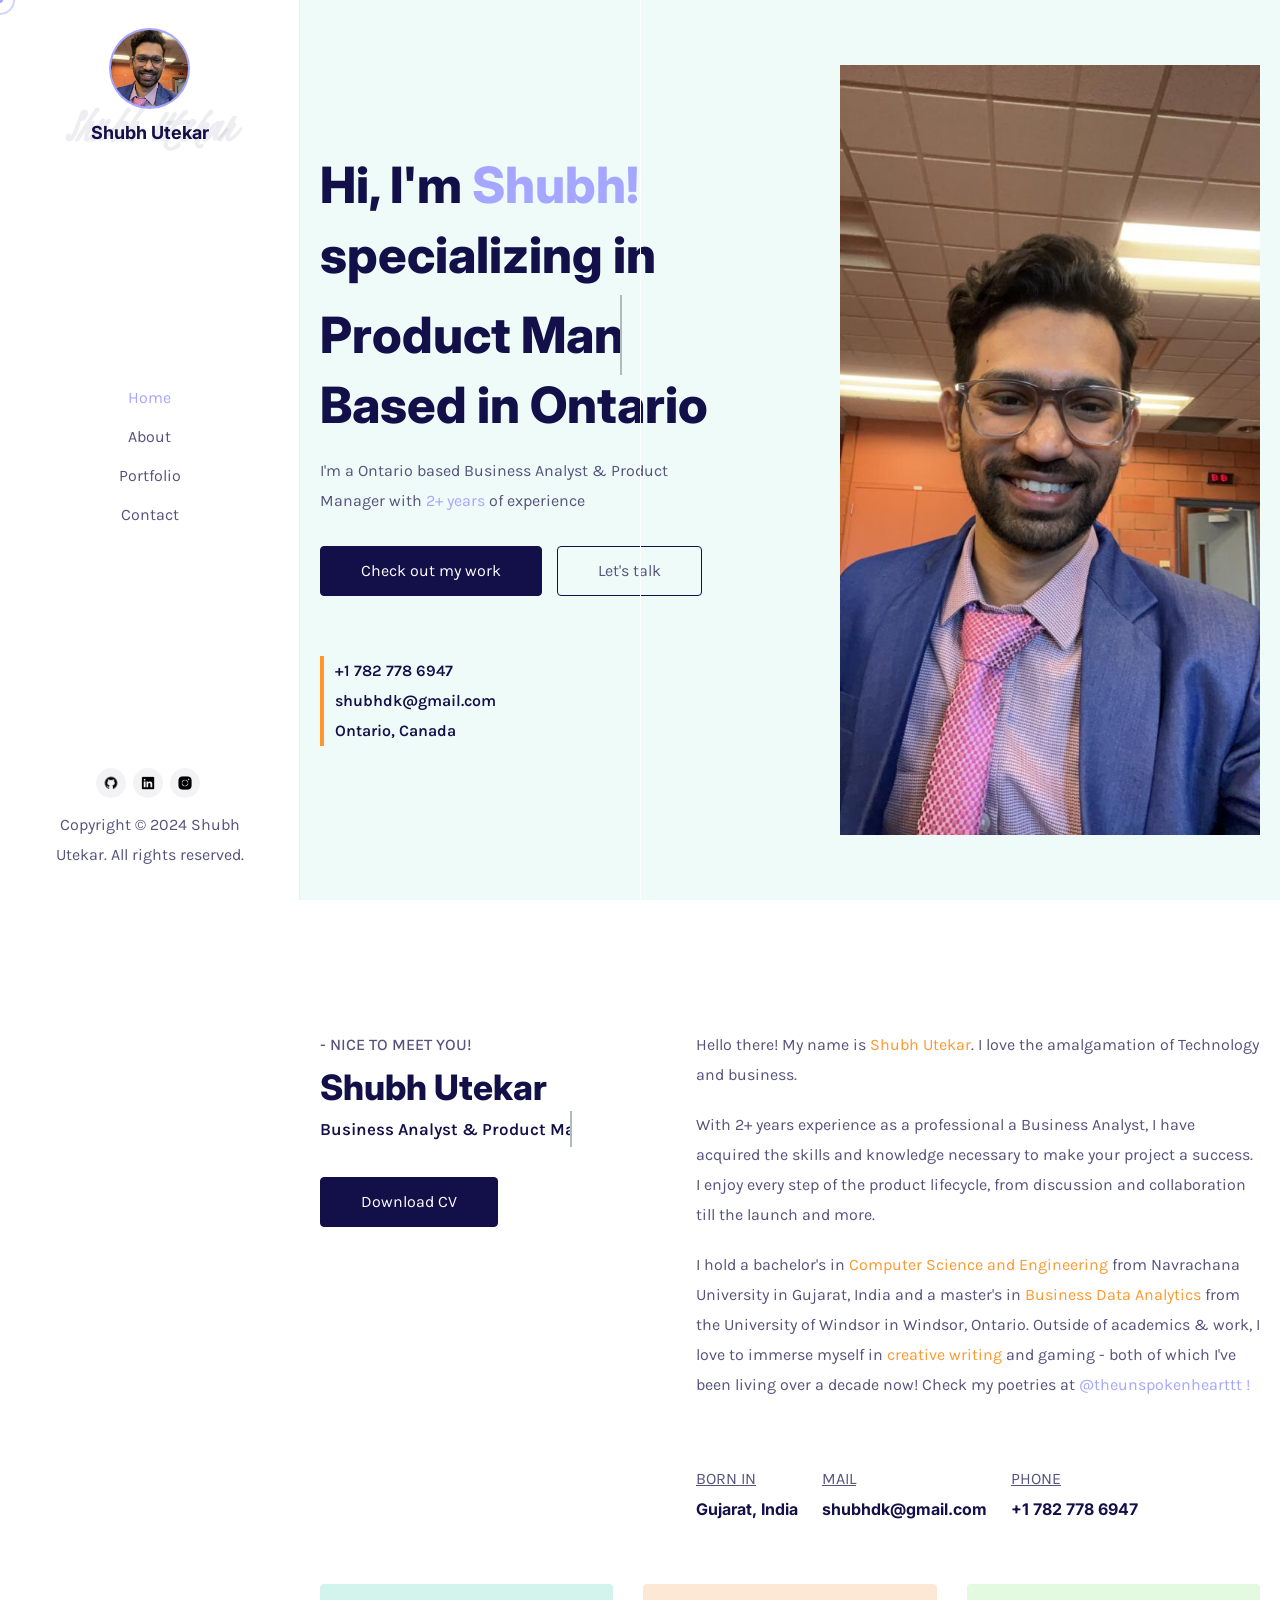
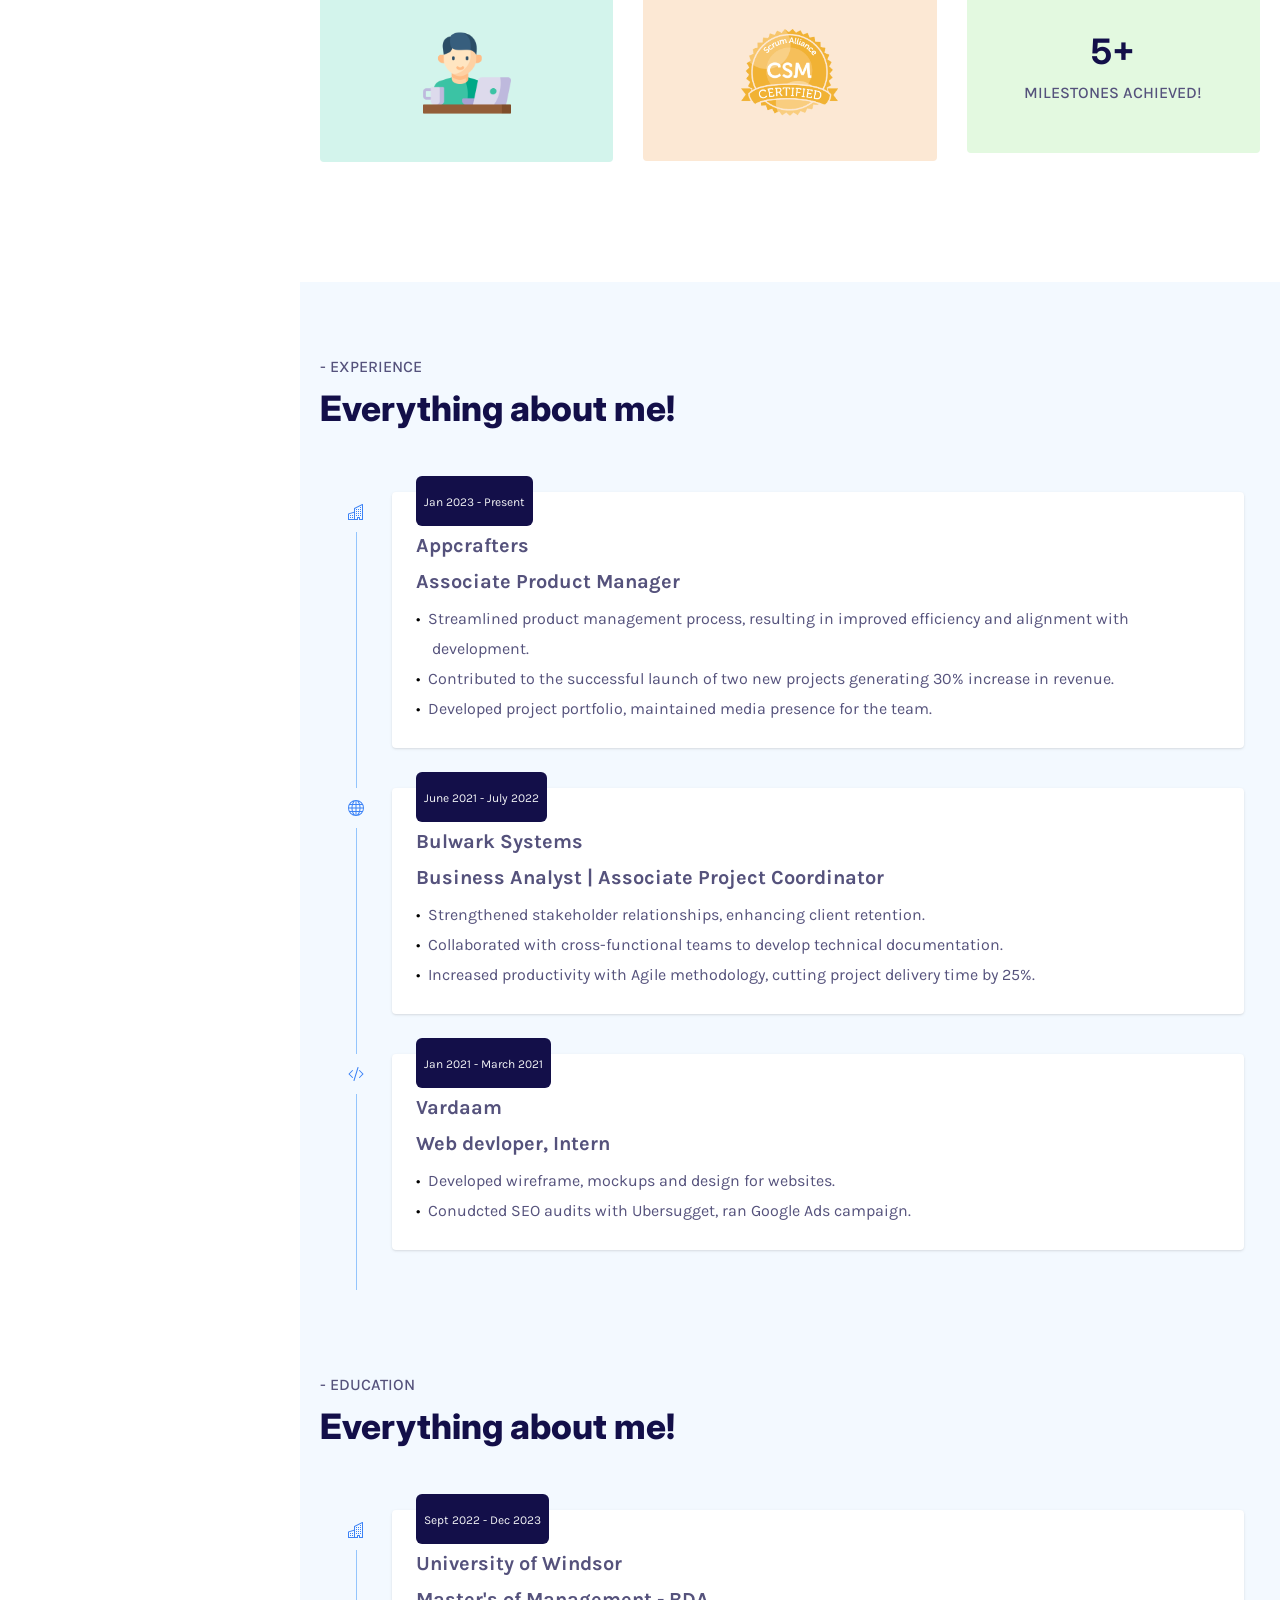
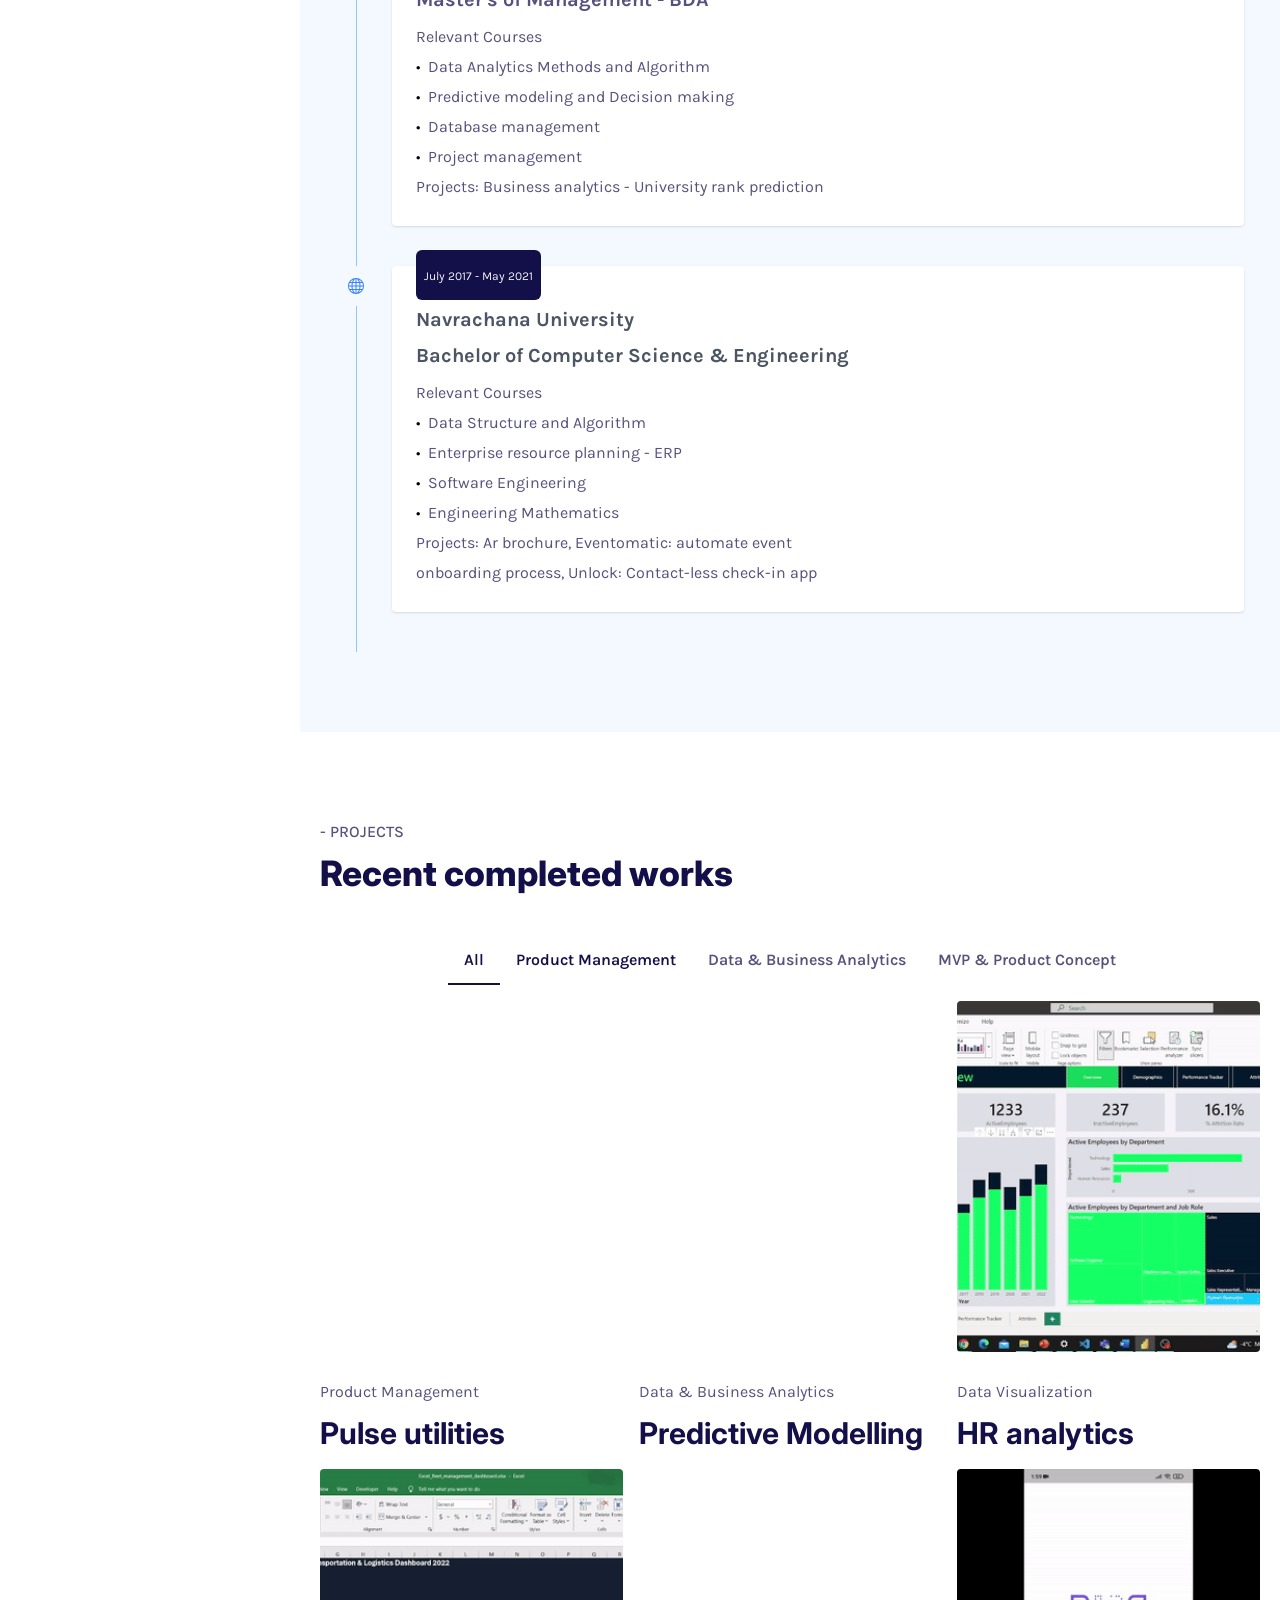
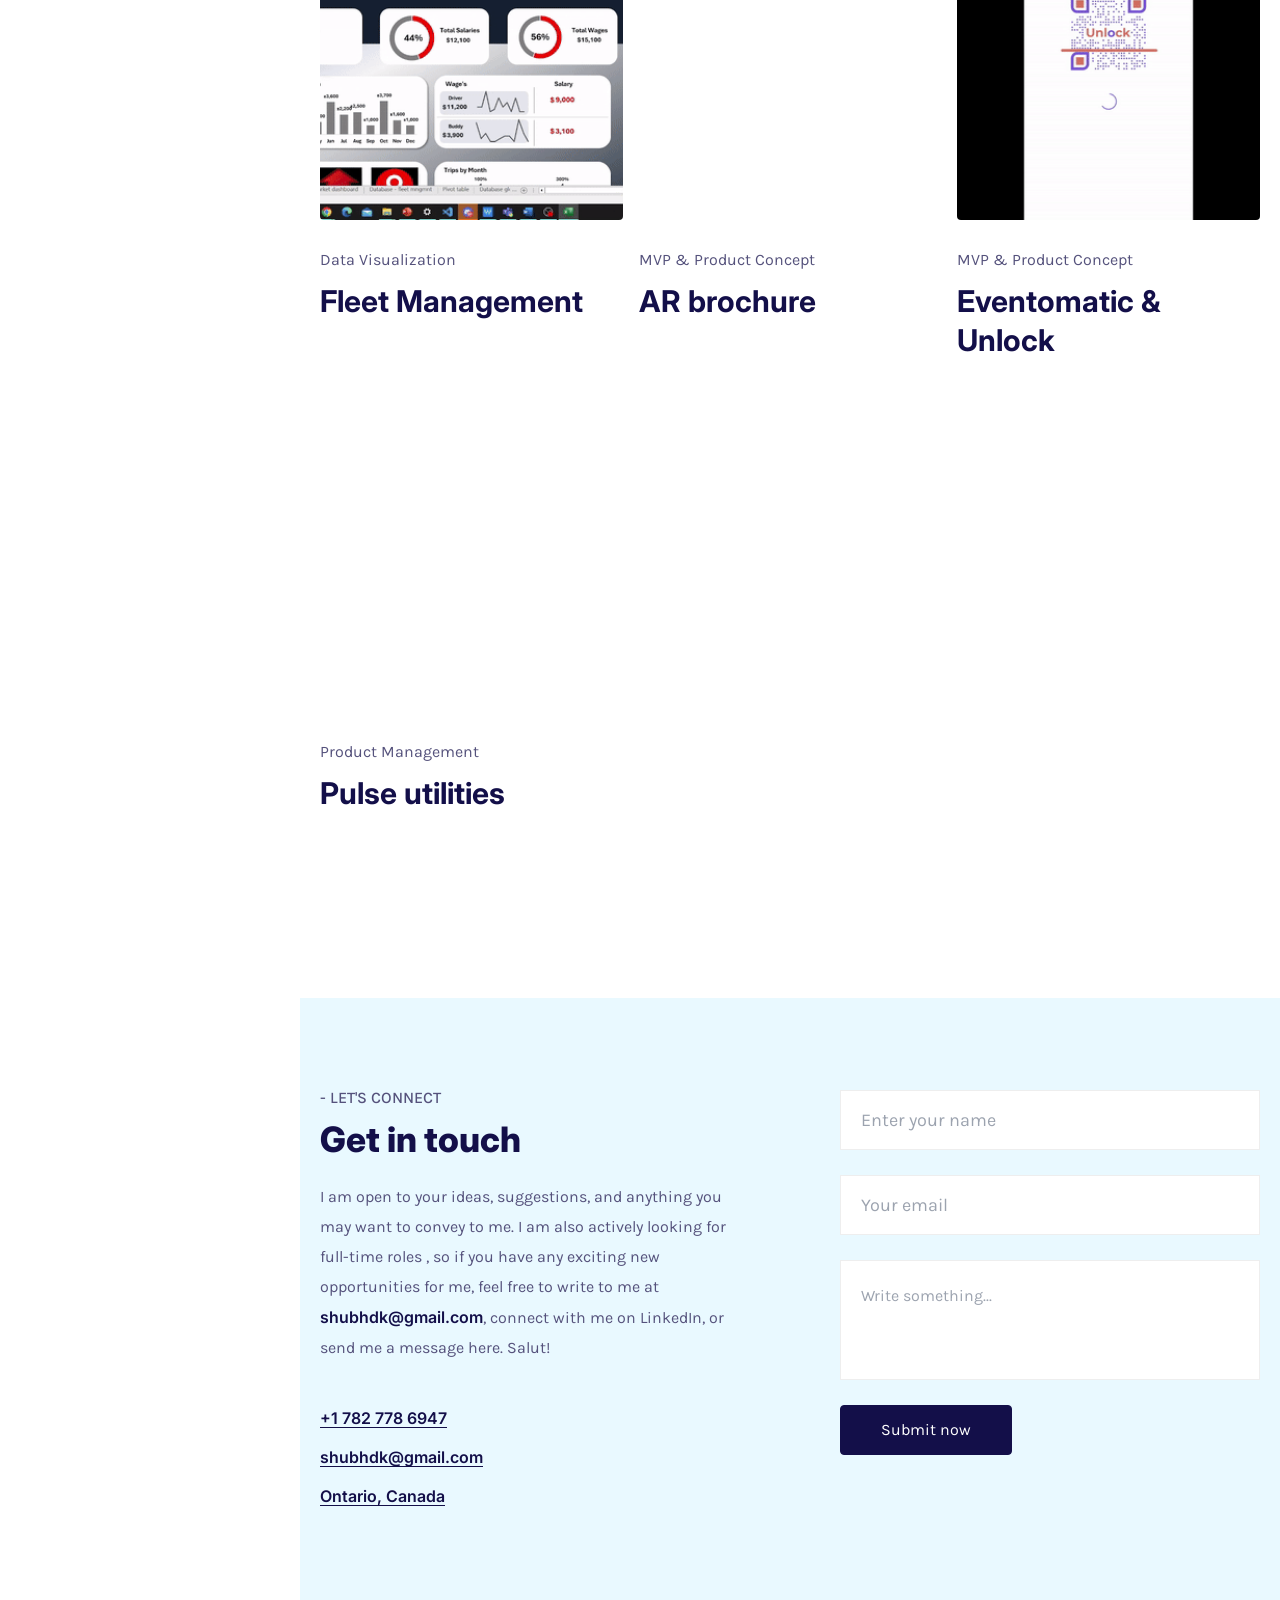
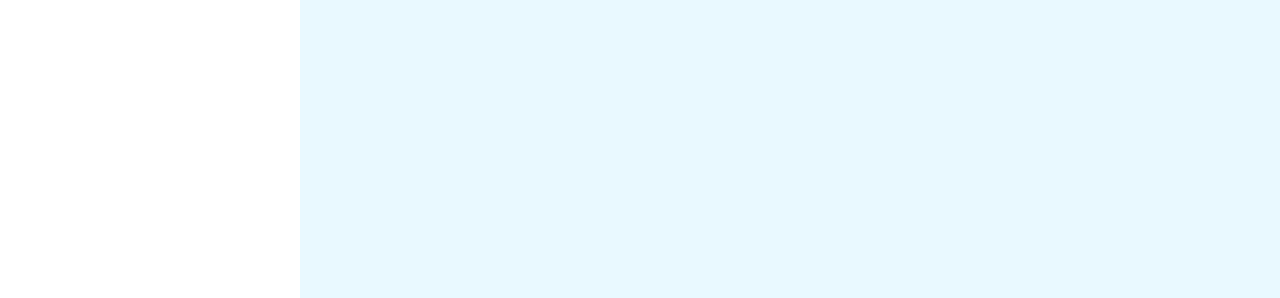
==== index.html @ fc8f624e "fix: csm badge" ====
<!DOCTYPE html>
<!--[if lt IE 7 ]><html class="ie ie6" lang="en"> <![endif]-->
<!--[if IE 7 ]><html class="ie ie7" lang="en"> <![endif]-->
<!--[if IE 8 ]><html class="ie ie8" lang="en"> <![endif]-->
<!--[if (gte IE 9)|!(IE)]><!--><html lang="en"> <!--<![endif]-->

<head>

<meta http-equiv="Content-Type" content="text/html; charset=utf-8" />

<meta name="description" content="Name of your web site">
<meta name="author" content="Marketify">

<meta name="viewport" content="width=device-width, initial-scale=1, maximum-scale=1">

<title>shubh Utekar</title>

<!-- STYLES -->
<link href="https://fonts.googleapis.com/css2?family=Karla:ital,wght@0,200;0,300;0,400;0,500;0,600;0,700;0,800;1,200;1,300;1,400;1,500;1,600;1,700;1,800&display=swap" rel="stylesheet">
<link href="https://fonts.googleapis.com/css2?family=Inter:wght@100;200;300;400;500;600;700;800;900&display=swap" rel="stylesheet">
<link href="https://fonts.googleapis.com/css2?family=Kristi&display=swap" rel="stylesheet">

<link rel="stylesheet" type="text/css" href="assets/css/plugins.css" />
<link rel="stylesheet" type="text/css" href="assets/css/custom.css" />
<link rel="stylesheet" type="text/css" href="assets/css/modalbox.css" />
<link rel="stylesheet" type="text/css" href="assets/css/main.css" />
<link rel="stylesheet" type="text/css" href="assets/css/glide.core.min.css" />
<link rel="stylesheet" type="text/css" href="assets/css/glide.theme.min.css" />
<link rel="stylesheet" type="text/css" href="assets/css/bullet.point.css" />
<!--[if lt IE 9]> <script type="text/javascript" src="js/modernizr.custom.js"></script> <![endif]-->
<!-- /STYLES -->

</head>

<body> 
	
	<!-- PRELOADER -->
	<div id="preloader">
		<div class="loader_line"></div>
	</div>
	<!-- /PRELOADER -->
	
	<!-- WRAPPER ALL -->
	<div class="elisc_tm_all_wrap w-full h-auto clear-both float-left relative" data-magic-cursor="show" data-enter="fadeInLeft" data-exit=""> 

		<div class="dodo_tm_one_page_wrapper">
			
			<!-- MOBILE MENU -->
			<div class="elisc_tm_topbar fixed top-0 left-0 right-0 h-[50px] bg-white z-[15] hidden">
				<div class="topbar_inner w-full h-full clear-both flex items-center justify-between py-0 px-[20px]">
					<div class="logo" data-type="image"> <!-- You can use text or image as logo. data-type values are: "image" and "text"  -->
						<a class="image" href="#"><img class="max-w-[100px] max-h-[40px]" src="assets/img/logo/logo.png" alt="" /></a>
						<a class="text" href="#"><span>R.Elisc</span></a>
					</div>
					<div class="trigger">
						<div class="hamburger hamburger--slider">
							<div class="hamburger-box">
								<div class="hamburger-inner"></div>
							</div>
						</div>
					</div>
				</div>
			</div>
			<div class="elisc_tm_mobile_menu">
				<div class="inner relative w-full h-full text-right px-[20px] pt-[70px] pb-[20px]">
					<div class="wrapper">
						<div class="avatar w-[70px] h-[70px] relative float-right mb-[50px]">
							<div class="image absolute inset-0 bg-no-repeat bg-cover bg-center" data-img-url="assets/img/about/1.jpg"></div>
						</div>
						<div class="menu_list w-full h-auto clear-both float-left mb-[50px]">
							<ul class="m-0 anchor_nav">
                                <li class="active mb-[7px]"><a class="text-dark-color" href="#home">Home</a></li>
                                <li class="mb-[7px]"><a class="text-dark-color" href="#about">About</a></li>
                                <!-- <li class="mb-[7px]"><a class="text-dark-color" href="#service">Services</a></li> -->
                                <li class="mb-[7px]"><a class="text-dark-color" href="#portfolio">Portfolio</a></li>
                                <!-- <li class="mb-[7px]"><a class="text-dark-color" href="#news">Blog</a></li> -->
                                <li class="mb-[7px]"><a class="text-dark-color" href="#contact">Contact</a></li>
							</ul>
						</div>
						<div class="social w-full float-left mb-[5px]">
							<ul>
                                <li class="mr-[8px] inline-block"><a class="text-[#333]" href="#"><img class="svg" src="assets/img/svg/social/facebook.svg" alt="" /></a></li>
                                <li class="mr-[8px] inline-block"><a class="text-[#333]" href="#"><img class="svg" src="assets/img/svg/social/instagram.svg" alt="" /></a></li>
                                <li class="mr-[8px] inline-block"><a class="text-[#333]" href="#"><img class="svg" src="assets/img/svg/social/dribbble.svg" alt="" /></a></li>
                                <li class="inline-block"><a class="text-[#333]" href="#"><img class="svg" src="assets/img/svg/social/tik-tok.svg" alt="" /></a></li>	</ul>
						</div>
						<div class="copyright w-full float-left">
							<p class="text-dark-color">Copyright &copy; 2024</p>
						</div>
					</div>
				</div>
			</div>
				
			<!-- /MOBILE MENU -->
					
			<!-- SIDEBAR -->
			<div class="elisc_tm_sidebar w-[370px] h-[100vh] fixed left-0 top-0 border-solid border-[rgba(85,82,124,.1)] border-r">
				<div class="sidebar_inner w-full float-left h-auto clear-both text-center">
					<div class="author w-full float-left pt-[60px]">
						<div class="image relative w-[118px] inline-block">
							<img class="relative opacity-0 min-w-full" src="assets/img/thumbs/1-1.jpg" alt="" />
							<div class="main absolute inset-0 bg-no-repeat bg-cover bg-center rounded-full" data-img-url="assets/img/about/profile_pic.jpeg"></div>
						</div>
						<div class="name w-full float-left mt-[-19px]">
							<h3><span>Shubh Utekar<span class="back">Shubh Utekar</span></span></h3>
						</div>
					</div>
					<div class="menu scrollable w-full float-left">
						<ul class="anchor_nav h-full flex items-center justify-center flex-col">
							<li class="current mb-[15px]"><a href="#home">Home</a></li>
							<li class="mb-[15px]"><a href="#about">About</a></li>
							<!-- <li class="mb-[15px]"><a href="#service">Services</a></li> -->
							<li class="mb-[15px]"><a href="#portfolio">Portfolio</a></li>
							<!-- <li class="mb-[15px]"><a href="#news">Blog</a></li> -->
							<li><a href="#contact">Contact</a></li>
						</ul>
					</div>
					<div class="copyright absolute bottom-[50px]">
						<div class="social w-full float-left mb-[7px]">
							<ul>
								<li class="mr-[3px] inline-block"><a class="w-[40px] h-[40px] inline-block relative rounded-full text-dark-color" href="https://github.com/shubh565" target="_blank"><i><img class="svg absolute top-1/2 left-1/2 translate-x-[-50%] translate-y-[-50%]" src="assets/img/platforms/github.png" alt="" /></i></a></li>
								<li class="mr-[3px] inline-block"><a class="w-[40px] h-[40px] inline-block relative rounded-full text-dark-color" href="https://www.linkedin.com/in/shubh-utekar/" target="_blank"><i><img class="svg absolute top-1/2 left-1/2 translate-x-[-50%] translate-y-[-50%]" src="assets/img/platforms/linkedin.png" alt="" /></i></a></li>
								<li class="mr-[3px] inline-block"><a class="w-[40px] h-[40px] inline-block relative rounded-full text-dark-color" href="https://www.instagram.com/theunspokenhearttt?utm_source=ig_web_button_share_sheet&igsh=ZDNlZDc0MzIxNw==" target="_blank"><i><img class="svg absolute top-1/2 left-1/2 translate-x-[-50%] translate-y-[-50%]" src="assets/img/platforms/instagram.png" alt="" /></i></a></li>
								</ul>
						</div>
						<div class="text py-0 px-[50px]">
							<p>Copyright © 2024 Shubh Utekar. All rights reserved.</p>
						</div>
					</div>
				</div>
			</div>
			<!-- /SIDEBAR -->
			
			<!-- MAINPART -->
		<div class="elisc_tm_mainpart w-full min-h-[100vh] clear-both float-left pl-[370px]">
			<div class="mainpart_inner w-full min-h-[100vh] clear-both float-left relative">
			
				<!-- HOME -->
				<div class="elisc_tm_section animated" id="home">
					<div class="elisc_tm_home w-full min-h-[100vh] clear-both float-left bg-[#EFFBF8]">
						<div class="tm_content w-full max-w-[1250px] h-auto clear-both my-0 mx-auto py-0 px-[20px]">
							<div class="details w-full min-h-[100vh] flex items-center">
								<div class="left w-1/2">
									<div class="title w-full float-left mb-[21px]">
										<h3 class="font-extrabold text-[60px] leading-[70px]">Hi, I'm <span class="text-blue-color">Shubh!</span></h3>
										<h3 class="font-extrabold text-[60px] leading-[70px]">
											<span class="cd-headline clip"> <!-- ANIMATE TEXT VALUES: zoom, rotate-1, letters type, letters rotate-2, loading-bar, slide, clip, letters rotate-3, letters scale, push,  -->
												<span class="blc">specializing in</span><br>
												<span class="cd-words-wrapper">
												  <b class="is-visible">Product Management</b>
												  <b>Business Analytics</b>
										
												</span>
											</span>
										</h3>
										<h3 class="font-extrabold text-[60px] leading-[70px]">Based in Ontario</h3>
									</div>
									<div class="subtitle wfll max-w-[80%] float-left mb-[40px]">
										<p>I'm a Ontario based Business Analyst &amp; Product Manager with <span class="text-blue-color">2+ years</span> of experience</p>
									</div>
									<div class="buttons w-full float-left flex items-center mb-[150px]">
										<div class="elisc_tm_button transition_link">
											<a href="#portfolio">Check out my work</a>
										</div>
										<div class="elisc_tm_button transition_link" data-style="border">
											<a href="#contact">Let's talk</a>
										</div>
									</div>
									<div class="info w-full float-left">
										<ul class="relative">
											<li class="pl-[15px]"><a class="text-[#130F49] font-semibold text-[18px]" href="tel:+1 782 778 6947">+1 782 778 6947</a></li>
											<li class="pl-[15px]"><a class="text-[#130F49] font-semibold text-[18px]" href="mailto:shubhdk@gmail.com">shubhdk@gmail.com</a></li>
											<li class="pl-[15px]"><a class="href_location text-[#130F49] font-semibold text-[18px]" href="#">Ontario, Canada </a></li>
										</ul>
									</div>
								</div>
								<div class="right w-1/2 pl-[50px]">
									<img src="assets/img/about/profile_pic.jpeg" alt="" />
								</div>
							</div>
						</div>
					</div>
				</div>
				<!-- /HOME -->
				
				<!-- ABOUT -->
				<div class="elisc_tm_section" id="about">
					<div class="elisc_tm_about w-full float-left pt-[130px]">
						<div class="tm_content w-full max-w-[1250px] h-auto clear-both my-0 mx-auto py-0 px-[20px]">
							<div class="elisc_tm_biography w-full float-left flex mb-[40px]">
								<div class="left w-[40%]">
									<div class="title w-full float-left mb-[40px]">
										<span class="mini block uppercase font-medium mb-[12px]">- Nice to meet you!</span>
										<h3 class="name font-extrabold text-[40px]">Shubh Utekar</h3>
										<span class="job font-semibold text-[20px] text-dark-color">
											<span class="cd-headline clip"> <!-- ANIMATE TEXT VALUES: zoom, rotate-1, letters type, letters rotate-2, loading-bar, slide, clip, letters rotate-3, letters scale, push,  -->
												<span class="blc">Business Analyst &amp;</span>
												<span class="cd-words-wrapper">
												  <b class="is-visible">Product Manager</b>
												  <!--
												  <b>Coder</b>
												  <b>Player</b> -->
												</span>
											</span>
										</span>
									</div>
									<div class="elisc_tm_button transition_link">
										<!-- Paste CV link in below href -->
										<a href="https://cdn.pixabay.com/photo/2015/04/19/08/32/marguerite-729510_640.jpg" download="testing">Download CV</a>
									</div>
								</div>
								<div class="right w-[60%]">
									<div class="text w-full float-left mb-[44px]">
										<p class="mb-[30px]">Hello there! My name is <span class="text-yellow-color">Shubh Utekar</span>. I love the amalgamation of Technology and business.</p>
										<p>With 2+ years experience as a professional a Business Analyst, I have acquired the skills and knowledge necessary to make your project a success. I enjoy every step of the product lifecycle, from discussion and collaboration till the launch and more.</p>
										<p>I hold a bachelor's in <span class="text-yellow-color">Computer Science and Engineering</span> from Navrachana University in Gujarat, India and a master's in <span class="text-yellow-color">Business Data Analytics</span> from the University of Windsor in Windsor, Ontario. Outside of academics & work, I love to immerse myself in  <span class="text-yellow-color">creative writing</span> and gaming - both of which I've been living over a decade now! Check my poetries at <a href="https://www.instagram.com/theunspokenhearttt?utm_source=ig_web_button_share_sheet&igsh=ZDNlZDc0MzIxNw==" class="text-blue-color" target="_blank">@theunspokenhearttt !</a></p>
									</div>
									<div class="info w-full float-left">
										<ul>
											<!--<li class="mr-[40px] mb-[20px] inline-block">
												<span class="block uppercase underline">Age</span>
												<span class="block font-inter font-bold text-dark-color">25</span>
											</li> -->
											<li class="mr-[40px] mb-[20px] inline-block">
												<span class="block uppercase underline">Born In</span>
												<span class="block font-inter font-bold text-dark-color"><a class="href_location" href="#">Gujarat, India</a></span>
											</li>
											<li class="mr-[40px] mb-[20px] inline-block">
												<span class="block uppercase underline">Mail</span>
												<span class="block font-inter font-bold text-dark-color"><a href="mailto:shubhdk@gmail.com">shubhdk@gmail.com</a></span>
											</li>
											<li class="mr-[40px] mb-[20px] inline-block">
												<span class="block uppercase underline">Phone</span>
												<span class="block font-inter font-bold text-dark-color"><a href="tel:+1 782 778 6947">+1 782 778 6947</a></span>
											</li>
										</ul>
									</div>                
								</div>
							</div>
							<div class="elisc_tm_counter w-full float-left mb-[90px]">
								<ul class="ml-[-30px]">
									<li class="mb-[30px] float-left w-1/3 pl-[30px] transition_link">
										<a href="#portfolio">
											<div class="list_inner w-full float-left relative text-center py-[60px] px-[20px] rounded-[4px] overflow-hidden bg-[#D3F4EC]">
											<span><center><img src="assets/img/platforms/freelancer.png" width="88"/></center></span>
										</div>
										</a>
									</li>
									<li class="mb-[30px] float-left w-1/3 pl-[30px]">
										<div class="list_inner w-full float-left relative text-center py-[60px] px-[20px] rounded-[4px] overflow-hidden bg-[#FCE8D4]">
											<span><center><img src="assets/img/about/csm.webp" width="97"/></center></span>
										</div>
									</li>
									<li class="mb-[30px] float-left w-1/3 pl-[30px]">
										<div class="list_inner w-full float-left relative text-center py-[60px] px-[20px] rounded-[4px] overflow-hidden bg-[#E3F9E0]">
											<h3 class="text-[40px] mb-[7px]">5+</h3>
											<span class="font-medium font-karla uppercase">Milestones Achieved!</span>
										</div>
									</li>
								</ul>
							</div>
						</div>
						<div class="elisc_tm_experience w-full float-left bg-[#F3F9FF] pt-[70px] px-0">
							<div class="tm_content w-full max-w-[1250px] h-auto clear-both my-0 mx-auto py-0 px-[20px]">
								<div class="elisc_tm_title w-full float-left">
									<span class="w-full float-left font-medium uppercase inline-block mb-[12px]">- Experience</span>
									<h3 class="text-[40px] font-extrabold">Everything about me!</h3>
								</div>
								<br>
								<br>
								<section class="items-center py-16">
									<div class="justify-center max-w-6xl px-4 py-4 mx-auto lg:py-8 md:px-6">
									<div class="w-full mx-auto lg:max-w-3xl">
									<div class="relative flex justify-between">
									<div class="hidden py-3 w-14 md:block ">
									<h2 class="text-base font-medium text-gray-700 timeline_text">Step 1</h2>
									</div>
									<div class="flex flex-col items-center w-10 mr-4 md:w-24">
									<div>
									<div class="flex items-center justify-center w-10 h-10 border border-blue-500 rounded-full dark:border-blue-400">
									<svg xmlns="http://www.w3.org/2000/svg" width="16" height="16" fill="currentColor" class="w-4 h-4 text-blue-500 dark:text-blue-400 bi bi-building" viewBox="0 0 16 16">
									<path fill-rule="evenodd" d="M14.763.075A.5.5 0 0 1 15 .5v15a.5.5 0 0 1-.5.5h-3a.5.5 0 0 1-.5-.5V14h-1v1.5a.5.5 0 0 1-.5.5h-9a.5.5 0 0 1-.5-.5V10a.5.5 0 0 1 .342-.474L6 7.64V4.5a.5.5 0 0 1 .276-.447l8-4a.5.5 0 0 1 .487.022zM6 8.694 1 10.36V15h5V8.694zM7 15h2v-1.5a.5.5 0 0 1 .5-.5h2a.5.5 0 0 1 .5.5V15h2V1.309l-7 3.5V15z">
									</path>
									<path d="M2 11h1v1H2v-1zm2 0h1v1H4v-1zm-2 2h1v1H2v-1zm2 0h1v1H4v-1zm4-4h1v1H8V9zm2 0h1v1h-1V9zm-2 2h1v1H8v-1zm2 0h1v1h-1v-1zm2-2h1v1h-1V9zm0 2h1v1h-1v-1zM8 7h1v1H8V7zm2 0h1v1h-1V7zm2 0h1v1h-1V7zM8 5h1v1H8V5zm2 0h1v1h-1V5zm2 0h1v1h-1V5zm0-2h1v1h-1V3z">
									</path>
									</svg>
									</div>
									</div>
									<div class="w-px h-full bg-blue-300"></div>
									</div>
									<div class="relative flex-1 mb-10 bg-white rounded shadow lg:mb-8 dark:bg-white-100">
									<div class="absolute inline-block w-4 overflow-hidden -translate-y-1/2 top-7 -left-4">
									<div class="hidden h-10 origin-top-right transform -rotate-45 bg-blue-600 dark:bg-blue-500 lg:block drop-shadow-lg">
									</div>
									</div>
									<div class="relative z-20 p-6">
                                        <div class="absolute -top-4 -left[-30px] lg:top-0 lg:left-0 inline-block px-2 py-2.5 rounded-md lg:rounded-br-md lg:rounded-tl-md" style="background-color: #130F49;">

									<span class="text-xs text-gray-100">Jan 2023 - Present</span>
									</div>
									<p class="mt-4 mb-2 text-xl font-bold lg:mt-8 timeline_text" style="color: #55527c;">
										Appcrafters
									</p>
									<p class="mb-2 text-xl font-bold text-gray-600 lg:mt-8 timeline_text" style="color: #55527c;">
									Associate Product Manager
									</p>
									<ul class="custom-list" style="color: #55527c;">
                                        <li>Streamlined product management process, resulting in improved efficiency and alignment with development.</li>
                                        <li>Contributed to the successful launch of two new projects generating 30% increase in revenue.</li>
                                        <li>Developed project portfolio, maintained media presence for the team.</li>
                                    </ul>
                                
									</div>
									</div>
									</div>
									<div class="relative flex justify-between">
									<div class="hidden py-3 w-14 md:block ">
									<h2 class="text-base font-medium text-gray-700 timeline_text">Step 2</h2>
									</div>
									<div class="flex flex-col items-center w-10 mr-4 md:w-24">
									<div>
									<div class="flex items-center justify-center w-10 h-10 border border-blue-500 rounded-full dark:border-blue-400">
									<svg xmlns="http://www.w3.org/2000/svg" width="16" height="16" fill="currentColor" class="w-4 h-4 text-blue-500 dark:text-blue-400 bi bi-globe" viewBox="0 0 16 16">
									<path d="M0 8a8 8 0 1 1 16 0A8 8 0 0 1 0 8zm7.5-6.923c-.67.204-1.335.82-1.887 1.855A7.97 7.97 0 0 0 5.145 4H7.5V1.077zM4.09 4a9.267 9.267 0 0 1 .64-1.539 6.7 6.7 0 0 1 .597-.933A7.025 7.025 0 0 0 2.255 4H4.09zm-.582 3.5c.03-.877.138-1.718.312-2.5H1.674a6.958 6.958 0 0 0-.656 2.5h2.49zM4.847 5a12.5 12.5 0 0 0-.338 2.5H7.5V5H4.847zM8.5 5v2.5h2.99a12.495 12.495 0 0 0-.337-2.5H8.5zM4.51 8.5a12.5 12.5 0 0 0 .337 2.5H7.5V8.5H4.51zm3.99 0V11h2.653c.187-.765.306-1.608.338-2.5H8.5zM5.145 12c.138.386.295.744.468 1.068.552 1.035 1.218 1.65 1.887 1.855V12H5.145zm.182 2.472a6.696 6.696 0 0 1-.597-.933A9.268 9.268 0 0 1 4.09 12H2.255a7.024 7.024 0 0 0 3.072 2.472zM3.82 11a13.652 13.652 0 0 1-.312-2.5h-2.49c.062.89.291 1.733.656 2.5H3.82zm6.853 3.472A7.024 7.024 0 0 0 13.745 12H11.91a9.27 9.27 0 0 1-.64 1.539 6.688 6.688 0 0 1-.597.933zM8.5 12v2.923c.67-.204 1.335-.82 1.887-1.855.173-.324.33-.682.468-1.068H8.5zm3.68-1h2.146c.365-.767.594-1.61.656-2.5h-2.49a13.65 13.65 0 0 1-.312 2.5zm2.802-3.5a6.959 6.959 0 0 0-.656-2.5H12.18c.174.782.282 1.623.312 2.5h2.49zM11.27 2.461c.247.464.462.98.64 1.539h1.835a7.024 7.024 0 0 0-3.072-2.472c.218.284.418.598.597.933zM10.855 4a7.966 7.966 0 0 0-.468-1.068C9.835 1.897 9.17 1.282 8.5 1.077V4h2.355z">
									</path>
									</svg>
									</div>
									</div>
									<div class="w-px h-full bg-blue-300"></div>
									</div>
									<div class="relative flex-1 mb-10 bg-white rounded shadow lg:mb-8 dark:bg-white-100">
									<div class="absolute inline-block w-4 overflow-hidden -translate-y-1/2 top-7 -left-4">
									<div class="hidden h-10 origin-top-right transform -rotate-45 bg-blue-600 dark:bg-blue-500 lg:block drop-shadow-lg">
									</div>
									</div>
									<div class="relative z-20 p-6">
                                        <div class="absolute -top-4 -left[-30px] lg:top-0 lg:left-0 inline-block px-2 py-2.5 rounded-md lg:rounded-br-md lg:rounded-tl-md" style="background-color: #130F49;">
									<span class="text-xs text-gray-100">June 2021 - July 2022</span>
									</div>
									<p class="mt-4 mb-2 text-xl font-bold lg:mt-8 timeline_text" style="color: #55527c;">
										Bulwark Systems
									</p>
									<p class="mb-2 text-xl font-bold lg:mt-8 timeline_text" style="color: #55527c;">
									Business Analyst | Associate Project Coordinator
									</p>
									<p>
                                        <ul class="custom-list" style=" color: #55527c;">
                                            <li>Strengthened stakeholder relationships, enhancing client retention.</li>
                                            <li>Collaborated with cross-functional teams to develop technical documentation.</li>
                                            <li>Increased productivity with Agile methodology, cutting project delivery time by 25%.</li>
                                        </ul>
                                    </p>
									</div>
									</div>
									</div>
									<div class="relative flex justify-between">
									<div class="hidden py-3 w-14 md:block ">
									<h2 class="text-base font-medium text-gray-700 timeline_text">Step 3</h2>
									</div>
									<div class="flex flex-col items-center w-10 mr-4 md:w-24">
									<div>
									<div class="flex items-center justify-center w-10 h-10 border border-blue-500 rounded-full dark:border-blue-400">
									<svg xmlns="http://www.w3.org/2000/svg" width="16" height="16" fill="currentColor" class="w-4 h-4 text-blue-500 dark:text-blue-400 bi bi-code-slash" viewBox="0 0 16 16">
									<path d="M10.478 1.647a.5.5 0 1 0-.956-.294l-4 13a.5.5 0 0 0 .956.294l4-13zM4.854 4.146a.5.5 0 0 1 0 .708L1.707 8l3.147 3.146a.5.5 0 0 1-.708.708l-3.5-3.5a.5.5 0 0 1 0-.708l3.5-3.5a.5.5 0 0 1 .708 0zm6.292 0a.5.5 0 0 0 0 .708L14.293 8l-3.147 3.146a.5.5 0 0 0 .708.708l3.5-3.5a.5.5 0 0 0 0-.708l-3.5-3.5a.5.5 0 0 0-.708 0z">
									</path>
									</svg>
									</div>
									</div>
									<div class="w-px h-full bg-blue-300"></div>
									</div>
									<div class="relative flex-1 mb-10 bg-white rounded shadow lg:mb-8 dark:bg-white-100">
									<div class="absolute inline-block w-4 overflow-hidden -translate-y-1/2 top-7 -left-4">
									<div class="hidden h-10 origin-top-right transform -rotate-45 bg-blue-600 dark:bg-blue-500 lg:block drop-shadow-lg">
									</div>
									</div>
									<div class="relative z-20 p-6">
                                        <div class="absolute -top-4 -left[-30px] lg:top-0 lg:left-0 inline-block px-2 py-2.5 rounded-md lg:rounded-br-md lg:rounded-tl-md" style="background-color: #130F49;">
									 <span class="text-xs text-gray-100">Jan 2021 - March 2021</span>
									</div>
									<p class="mt-4 mb-2 text-xl font-bold lg:mt-8 timeline_text" style="color: #55527c;">
									Vardaam
									</p>
									<p class="mb-2 text-xl font-bold lg:mt-8 timeline_text" style="color: #55527c;">
									Web devloper, Intern
									</p>
									<p>
                                        <ul class="custom-list" style=" color: #55527c;">
                                            <li>Developed wireframe, mockups and design for websites.</li>
                                            <li>Conudcted SEO audits with Ubersugget, ran Google Ads campaign.</li>
                                        
                                        </ul>
								
									</p>
									</div>
									</div>
									</div>
							
									</div>
									</div>
									</section>
							</div> 
						</div>
						<div class="elisc_tm_experience w-full float-left bg-[#F3F9FF] pb-[10px] px-0">
							<div class="tm_content w-full max-w-[1250px] h-auto clear-both my-0 mx-auto py-0 px-[20px]">
								<div class="elisc_tm_title w-full float-left">
									<span class="w-full float-left font-medium uppercase inline-block mb-[12px]">- Education</span>
									<h3 class="text-[40px] font-extrabold">Everything about me!</h3>
								</div>
								<br>
								<br>
								<section class="items-center py-16">
									<div class="justify-center max-w-6xl px-4 py-4 mx-auto lg:py-8 md:px-6">
									<div class="w-full mx-auto lg:max-w-3xl">
									<div class="relative flex justify-between">
									<div class="hidden py-3 w-14 md:block ">
									<h2 class="text-base font-medium text-gray-700 timeline_text">Step 1</h2>
									</div>
									<div class="flex flex-col items-center w-10 mr-4 md:w-24">
									<div>
									<div class="flex items-center justify-center w-10 h-10 border border-blue-500 rounded-full dark:border-blue-400">
									<svg xmlns="http://www.w3.org/2000/svg" width="16" height="16" fill="currentColor" class="w-4 h-4 text-blue-500 dark:text-blue-400 bi bi-building" viewBox="0 0 16 16">
									<path fill-rule="evenodd" d="M14.763.075A.5.5 0 0 1 15 .5v15a.5.5 0 0 1-.5.5h-3a.5.5 0 0 1-.5-.5V14h-1v1.5a.5.5 0 0 1-.5.5h-9a.5.5 0 0 1-.5-.5V10a.5.5 0 0 1 .342-.474L6 7.64V4.5a.5.5 0 0 1 .276-.447l8-4a.5.5 0 0 1 .487.022zM6 8.694 1 10.36V15h5V8.694zM7 15h2v-1.5a.5.5 0 0 1 .5-.5h2a.5.5 0 0 1 .5.5V15h2V1.309l-7 3.5V15z">
									</path>
									<path d="M2 11h1v1H2v-1zm2 0h1v1H4v-1zm-2 2h1v1H2v-1zm2 0h1v1H4v-1zm4-4h1v1H8V9zm2 0h1v1h-1V9zm-2 2h1v1H8v-1zm2 0h1v1h-1v-1zm2-2h1v1h-1V9zm0 2h1v1h-1v-1zM8 7h1v1H8V7zm2 0h1v1h-1V7zm2 0h1v1h-1V7zM8 5h1v1H8V5zm2 0h1v1h-1V5zm2 0h1v1h-1V5zm0-2h1v1h-1V3z">
									</path>
									</svg>
									</div>
									</div>
									<div class="w-px h-full bg-blue-300"></div>
									</div>
									<div class="relative flex-1 mb-10 bg-white rounded shadow lg:mb-8 dark:bg-white-100">
									<div class="absolute inline-block w-4 overflow-hidden -translate-y-1/2 top-7 -left-4">
									<div class="hidden h-10 origin-top-right transform -rotate-45 bg-blue-600 dark:bg-blue-500 lg:block drop-shadow-lg">
									</div>
									</div>
									<div class="relative z-20 p-6">
                                        <div class="absolute -top-4 -left[-30px] lg:top-0 lg:left-0 inline-block px-2 py-2.5 rounded-md lg:rounded-br-md lg:rounded-tl-md" style="background-color: #130F49;">
									<span class="text-xs text-gray-100">Sept 2022 - Dec 2023</span>
									</div>
									<p class="mt-4 mb-2 text-xl font-bold  lg:mt-8 timeline_text" style="color: #55527c;">
										University of Windsor
									</p>
									<p class="mb-2 text-xl font-bold lg:mt-8 timeline_text" style="color: #55527c;">
										Master's of Management - BDA
									</p>
									<p>
										<ul>
                                            <li>Relevant Courses</li>
                                            <ul class="custom-list" style="color: #55527c;">
                                                <li>Data Analytics Methods and Algorithm</li>
                                                <li>Predictive modeling and Decision making</li>
                                                <li>Database management</li>
                                                <li>Project management</li>
                                            </ul>
                                            <li>Projects: Business analytics - University rank prediction</li>
                                        </ul>
									</p>
									</div>
									</div>
									</div>
									<div class="relative flex justify-between">
									<div class="hidden py-3 w-14 md:block ">
									<h2 class="text-base font-medium text-gray-700 timeline_text">Step 2</h2>
									</div>
									<div class="flex flex-col items-center w-10 mr-4 md:w-24">
									<div>
									<div class="flex items-center justify-center w-10 h-10 border border-blue-500 rounded-full dark:border-blue-400">
									<svg xmlns="http://www.w3.org/2000/svg" width="16" height="16" fill="currentColor" class="w-4 h-4 text-blue-500 dark:text-blue-400 bi bi-globe" viewBox="0 0 16 16">
									<path d="M0 8a8 8 0 1 1 16 0A8 8 0 0 1 0 8zm7.5-6.923c-.67.204-1.335.82-1.887 1.855A7.97 7.97 0 0 0 5.145 4H7.5V1.077zM4.09 4a9.267 9.267 0 0 1 .64-1.539 6.7 6.7 0 0 1 .597-.933A7.025 7.025 0 0 0 2.255 4H4.09zm-.582 3.5c.03-.877.138-1.718.312-2.5H1.674a6.958 6.958 0 0 0-.656 2.5h2.49zM4.847 5a12.5 12.5 0 0 0-.338 2.5H7.5V5H4.847zM8.5 5v2.5h2.99a12.495 12.495 0 0 0-.337-2.5H8.5zM4.51 8.5a12.5 12.5 0 0 0 .337 2.5H7.5V8.5H4.51zm3.99 0V11h2.653c.187-.765.306-1.608.338-2.5H8.5zM5.145 12c.138.386.295.744.468 1.068.552 1.035 1.218 1.65 1.887 1.855V12H5.145zm.182 2.472a6.696 6.696 0 0 1-.597-.933A9.268 9.268 0 0 1 4.09 12H2.255a7.024 7.024 0 0 0 3.072 2.472zM3.82 11a13.652 13.652 0 0 1-.312-2.5h-2.49c.062.89.291 1.733.656 2.5H3.82zm6.853 3.472A7.024 7.024 0 0 0 13.745 12H11.91a9.27 9.27 0 0 1-.64 1.539 6.688 6.688 0 0 1-.597.933zM8.5 12v2.923c.67-.204 1.335-.82 1.887-1.855.173-.324.33-.682.468-1.068H8.5zm3.68-1h2.146c.365-.767.594-1.61.656-2.5h-2.49a13.65 13.65 0 0 1-.312 2.5zm2.802-3.5a6.959 6.959 0 0 0-.656-2.5H12.18c.174.782.282 1.623.312 2.5h2.49zM11.27 2.461c.247.464.462.98.64 1.539h1.835a7.024 7.024 0 0 0-3.072-2.472c.218.284.418.598.597.933zM10.855 4a7.966 7.966 0 0 0-.468-1.068C9.835 1.897 9.17 1.282 8.5 1.077V4h2.355z">
									</path>
									</svg>
									</div>
									</div>
									<div class="w-px h-full bg-blue-300"></div>
									</div>
									<div class="relative flex-1 mb-10 bg-white rounded shadow lg:mb-8 dark:bg-white-100">
									<div class="absolute inline-block w-4 overflow-hidden -translate-y-1/2 top-7 -left-4">
									<div class="hidden h-10 origin-top-right transform -rotate-45 bg-blue-600 dark:bg-blue-500 lg:block drop-shadow-lg">
									</div>
									</div>
									<div class="relative z-20 p-6">
                                        <div class="absolute -top-4 -left[-30px] lg:top-0 lg:left-0 inline-block px-2 py-2.5 rounded-md lg:rounded-br-md lg:rounded-tl-md" style="background-color: #130F49;">
									<span class="text-xs text-gray-100">July 2017 - May 2021</span>
									</div>
									<p class="mt-4 mb-2 text-xl font-bold text-gray-600 lg:mt-8 timeline_text">
										Navrachana University
									</p>
									<p class="mb-2 text-xl font-bold text-gray-600 lg:mt-8 timeline_text">
										Bachelor of Computer Science & Engineering
									</p>
									<p>
                                        <ul>
                                            <li>Relevant Courses</li>
                                            <ul class="custom-list" style="color: #55527c;">
                                                <li>Data Structure and Algorithm</li>
                                                <li>Enterprise resource planning - ERP</li>
                                                <li>Software Engineering</li>
                                                <li>Engineering Mathematics</li>
                                            </ul>
                                            <li>Projects: Ar brochure, Eventomatic: automate event <br> onboarding process, Unlock: Contact-less check-in app</li>
                                        
									</p>
									</div>
									</div>
									</div>
									
									
									</div>
									</div>
									</section>
								
							</div>
						</div>
					</div>
				</div>
				<!-- /ABOUT -->
				
				<!-- SERVICES -->
				<!-- <div class="elisc_tm_section" id="service">
					<div class="elisc_tm_services w-full float-left pt-[110px]">
						<div class="tm_content w-full max-w-[1250px] h-auto clear-both my-0 mx-auto py-0 px-[20px]">
							<div class="elisc_tm_service_title w-full float-left flex justify-between items-end">
								<div class="elisc_tm_title w-auto float-left">
									<span class="w-full float-left font-medium uppercase inline-block mb-[12px]">- Services</span>
									<h3 class="text-[40px] font-extrabold">My Services</h3>
								</div>
								<a href="mailto:support@elisc.com">support@elisc.com</a>
							</div>
							<div class="service_list w-full float-left mt-[40px] mb-[50px]">
								<ul class="ml-[-30px] flex flex-wrap">
									<li class="mb-[30px] pl-[30px] w-1/3 float-left">
										<img class="popup_image" src="assets/img/service/2.jpg" alt="" />
										<div class="list_inner w-full float-left clear-both h-full relative px-[40px] pt-[32px] pb-[55px] rounded-[4px]">
											<div class="details w-full float-left relative z-[1]"> 
												<div class="title w-full float-left mb-[13px]">
													<span class="font-inter font-medium text-[20px] text-[rgba(19,15,73,.5)] inline-block mb-[15px]">01</span>
													<h3 class="text-[20px]">Web Design</h3>
												</div>
												<div class="text w-full float-left mb-[25px]">
													<p class="text-[#55527C] opacity-[0.7]">Web development is the process of building, programming...</p>
												</div>
												<div class="elisc_tm_read_more">
													<a href="#">Read More<span class="inline-block"><img class="svg" src="assets/img/svg/rightArrow.svg" alt="" /></span></a>
												</div>
											</div>
											<a class="elisc_tm_full_link absolute inset-0 z-[5]" href="#"></a>

											
											<div class="hidden_details">
												<div class="descriptions">
													<p>Elisc is a leading web design agency with an award-winning design team that creates innovative, effective websites that capture your brand, improve your conversion rates, and maximize your revenue to help grow your business and achieve your goals.</p>
													<p>In today’s digital world, your website is the first interaction consumers have with your business. That's why almost 95 percent of a user’s first impression relates to web design. It’s also why web design services can have an immense impact on your company’s bottom line.</p>
													<p>That’s why more companies are not only reevaluating their website’s design but also partnering with Elisc, the web design agency that’s driven more than $2.4 billion in revenue for its clients. With over 50 web design awards under our belt, we're confident we can design a custom website that drives sales for your unique business.</p>
												</div>
											</div>
										

										</div>
									</li>
									<li class="mb-[30px] pl-[30px] w-1/3 float-left">
										<img class="popup_image" src="assets/img/service/3.jpg" alt="" />
										<div class="list_inner w-full float-left clear-both h-full relative px-[40px] pt-[32px] pb-[55px] rounded-[4px]">
											<div class="details w-full float-left relative z-[1]"> 
												<div class="title w-full float-left mb-[13px]">
													<span class="font-inter font-medium text-[20px] text-[rgba(19,15,73,.5)] inline-block mb-[15px]">02</span>
													<h3 class="text-[20px]">UI/UX Design</h3>
												</div>
												<div class="text w-full float-left mb-[25px]">
													<p class="text-[#55527C] opacity-[0.7]">Web development is the process of building, programming...</p>
												</div>
												<div class="elisc_tm_read_more">
													<a href="#">Read More<span class="inline-block"><img class="svg" src="assets/img/svg/rightArrow.svg" alt="" /></span></a>
												</div>
											</div>
											<a class="elisc_tm_full_link absolute inset-0 z-[5]" href="#"></a>

											
											<div class="hidden_details">
												<div class="descriptions">
													<p>Elisc is a leading web design agency with an award-winning design team that creates innovative, effective websites that capture your brand, improve your conversion rates, and maximize your revenue to help grow your business and achieve your goals.</p>
													<p>In today’s digital world, your website is the first interaction consumers have with your business. That's why almost 95 percent of a user’s first impression relates to web design. It’s also why web design services can have an immense impact on your company’s bottom line.</p>
													<p>That’s why more companies are not only reevaluating their website’s design but also partnering with Elisc, the web design agency that’s driven more than $2.4 billion in revenue for its clients. With over 50 web design awards under our belt, we're confident we can design a custom website that drives sales for your unique business.</p>
												</div>
											</div>
											

										</div>
									</li>
									<li class="mb-[30px] pl-[30px] w-1/3 float-left">
										<img class="popup_image" src="assets/img/service/4.jpg" alt="" />
										<div class="list_inner w-full float-left clear-both h-full relative px-[40px] pt-[32px] pb-[55px] rounded-[4px]">
											<div class="details w-full float-left relative z-[1]"> 
												<div class="title w-full float-left mb-[13px]">
													<span class="font-inter font-medium text-[20px] text-[rgba(19,15,73,.5)] inline-block mb-[15px]">03</span>
													<h3 class="text-[20px]">Mobile Application</h3>
												</div>
												<div class="text w-full float-left mb-[25px]">
													<p class="text-[#55527C] opacity-[0.7]">Web development is the process of building, programming...</p>
												</div>
												<div class="elisc_tm_read_more">
													<a href="#">Read More<span class="inline-block"><img class="svg" src="assets/img/svg/rightArrow.svg" alt="" /></span></a>
												</div>
											</div>
											<a class="elisc_tm_full_link absolute inset-0 z-[5]" href="#"></a>

											
											<div class="hidden_details">
												<div class="descriptions">
													<p>Elisc is a leading web design agency with an award-winning design team that creates innovative, effective websites that capture your brand, improve your conversion rates, and maximize your revenue to help grow your business and achieve your goals.</p>
													<p>In today’s digital world, your website is the first interaction consumers have with your business. That's why almost 95 percent of a user’s first impression relates to web design. It’s also why web design services can have an immense impact on your company’s bottom line.</p>
													<p>That’s why more companies are not only reevaluating their website’s design but also partnering with Elisc, the web design agency that’s driven more than $2.4 billion in revenue for its clients. With over 50 web design awards under our belt, we're confident we can design a custom website that drives sales for your unique business.</p>
												</div>
											</div>
											

										</div>
									</li>
									<li class="mb-[30px] pl-[30px] w-1/3 float-left">
										<img class="popup_image" src="assets/img/service/5.jpg" alt="" />
										<div class="list_inner w-full float-left clear-both h-full relative px-[40px] pt-[32px] pb-[55px] rounded-[4px]">
											<div class="details w-full float-left relative z-[1]"> 
												<div class="title w-full float-left mb-[13px]">
													<span class="font-inter font-medium text-[20px] text-[rgba(19,15,73,.5)] inline-block mb-[15px]">04</span>
													<h3 class="text-[20px]">User Research</h3>
												</div>
												<div class="text w-full float-left mb-[25px]">
													<p class="text-[#55527C] opacity-[0.7]">Web development is the process of building, programming...</p>
												</div>
												<div class="elisc_tm_read_more">
													<a href="#">Read More<span class="inline-block"><img class="svg" src="assets/img/svg/rightArrow.svg" alt="" /></span></a>
												</div>
											</div>
											<a class="elisc_tm_full_link absolute inset-0 z-[5]" href="#"></a>

											
											<div class="hidden_details">
												<div class="descriptions">
													<p>Elisc is a leading web design agency with an award-winning design team that creates innovative, effective websites that capture your brand, improve your conversion rates, and maximize your revenue to help grow your business and achieve your goals.</p>
													<p>In today’s digital world, your website is the first interaction consumers have with your business. That's why almost 95 percent of a user’s first impression relates to web design. It’s also why web design services can have an immense impact on your company’s bottom line.</p>
													<p>That’s why more companies are not only reevaluating their website’s design but also partnering with Elisc, the web design agency that’s driven more than $2.4 billion in revenue for its clients. With over 50 web design awards under our belt, we're confident we can design a custom website that drives sales for your unique business.</p>
												</div>
											</div>
											

										</div>
									</li>
									<li class="mb-[30px] pl-[30px] w-1/3 float-left">
										<img class="popup_image" src="assets/img/service/6.jpg" alt="" />
										<div class="list_inner w-full float-left clear-both h-full relative px-[40px] pt-[32px] pb-[55px] rounded-[4px]">
											<div class="details w-full float-left relative z-[1]"> 
												<div class="title w-full float-left mb-[13px]">
													<span class="font-inter font-medium text-[20px] text-[rgba(19,15,73,.5)] inline-block mb-[15px]">05</span>
													<h3 class="text-[20px]">Animation</h3>
												</div>
												<div class="text w-full float-left mb-[25px]">
													<p class="text-[#55527C] opacity-[0.7]">Web development is the process of building, programming...</p>
												</div>
												<div class="elisc_tm_read_more">
													<a href="#">Read More<span class="inline-block"><img class="svg" src="assets/img/svg/rightArrow.svg" alt="" /></span></a>
												</div>
											</div>
											<a class="elisc_tm_full_link absolute inset-0 z-[5]" href="#"></a>

										
											<div class="hidden_details">
												<div class="descriptions">
													<p>Elisc is a leading web design agency with an award-winning design team that creates innovative, effective websites that capture your brand, improve your conversion rates, and maximize your revenue to help grow your business and achieve your goals.</p>
													<p>In today’s digital world, your website is the first interaction consumers have with your business. That's why almost 95 percent of a user’s first impression relates to web design. It’s also why web design services can have an immense impact on your company’s bottom line.</p>
													<p>That’s why more companies are not only reevaluating their website’s design but also partnering with Elisc, the web design agency that’s driven more than $2.4 billion in revenue for its clients. With over 50 web design awards under our belt, we're confident we can design a custom website that drives sales for your unique business.</p>
												</div>
											</div>
											

										</div>
									</li>
									<li class="mb-[30px] pl-[30px] w-1/3 float-left">
										<img class="popup_image" src="assets/img/service/7.jpg" alt="" />
										<div class="list_inner w-full float-left clear-both h-full relative px-[40px] pt-[32px] pb-[55px] rounded-[4px]">
											<div class="details w-full float-left relative z-[1]"> 
												<div class="title w-full float-left mb-[13px]">
													<span class="font-inter font-medium text-[20px] text-[rgba(19,15,73,.5)] inline-block mb-[15px]">06</span>
													<h3 class="text-[20px]">Game Development</h3>
												</div>
												<div class="text w-full float-left mb-[25px]">
													<p class="text-[#55527C] opacity-[0.7]">Web development is the process of building, programming...</p>
												</div>
												<div class="elisc_tm_read_more">
													<a href="#">Read More<span class="inline-block"><img class="svg" src="assets/img/svg/rightArrow.svg" alt="" /></span></a>
												</div>
											</div>
											<a class="elisc_tm_full_link absolute inset-0 z-[5]" href="#"></a>

											
											<div class="hidden_details">
												<div class="descriptions">
													<p>Elisc is a leading web design agency with an award-winning design team that creates innovative, effective websites that capture your brand, improve your conversion rates, and maximize your revenue to help grow your business and achieve your goals.</p>
													<p>In today’s digital world, your website is the first interaction consumers have with your business. That's why almost 95 percent of a user’s first impression relates to web design. It’s also why web design services can have an immense impact on your company’s bottom line.</p>
													<p>That’s why more companies are not only reevaluating their website’s design but also partnering with Elisc, the web design agency that’s driven more than $2.4 billion in revenue for its clients. With over 50 web design awards under our belt, we're confident we can design a custom website that drives sales for your unique business.</p>
												</div>
											</div>
											

										</div>
									</li>
								</ul>
							</div>
							<div class="elisc_tm_video w-full float-left relative mb-[120px] overflow-hidden rounded-[4px]">
								<img class="placeholder min-w-full opacity-0 relative" src="assets/img/thumbs/4-2.jpg" alt="" />
								<div class="image absolute inset-0 bg-no-repeat bg-cover bg-center" data-img-url="assets/img/service/1.jpg"></div>
								<div class="overlay absolute inset-0 bg-[rgba(0,0,0,.4)]"></div>
								<span class="play absolute top-1/2 left-1/2 translate-x-[-50%] translate-y-[-50%] z-[2] w-[111px] h-[111px] bg-white rounded-full"><img class="svg absolute top-1/2 left-1/2 translate-x-[-50%] translate-y-[-50%] w-[18px] h-[18px] ml-[2px]" src="assets/img/svg/play.svg" alt="" /></span>
								<div class="text absolute bottom-[16px] right-[16px] bg-white py-[20px] px-[30px]">
									<h3 class="text-[#51586A] text-[17px] font-bold uppercase">Intro Video</h3> 
								</div>
								<a class="elisc_tm_full_link absolute inset-0 z-5 popup-youtube" href="https://www.youtube.com/watch?v=7e90gBu4pas"></a>
							</div>
						</div>
					</div>
				</div> -->
				<!-- /SERVICES -->
				 
				<!-- PORTFOLIO -->
				<div class="elisc_tm_section" id="portfolio">
					<div class="elisc_tm_portfolio w-full float-left pt-[20px]">
						<div class="tm_content w-full max-w-[1250px] h-auto clear-both my-0 mx-auto py-0 px-[20px]">
							<div class="elisc_tm_portfolio_title w-full float-left flex items-end justify-between">
								<div class="elisc_tm_title w-auto float-left">
									<span class="w-full float-left font-medium uppercase inline-block mb-[12px]">- Projects</span>
									<h3 class="text-[40px] font-extrabold">Recent completed works</h3>
								</div>
							</div>
							<div class="portfolio-list w-full float-left mt-[40px] mb-[120px]">
								<ul class="list-reset flex border-b mb-4 justify-center">
									<li class="p-0">
										<a class="tab-button js_tap_btn bg-white inline-block py-2 px-4 text-[#130F49] font-semibold active" data-tab_id="tabs0" href="javascript:void(0)">All</a>
									  </li>
							
									<li class="p-0">
									  <a class="tab-button js_tap_btn bg-white inline-block py-2 px-4 text-[#130F49] font-semibold" data-tab_id="tabs1" href="javascript:void(0)">Product Management</a>
									</li>
									<li class="p-0">
									  <a class="tab-button js_tap_btn bg-white text-grey-400 inline-block py-2 px-4 hover:text-blue-950 font-semibold" data-tab_id="tabs2" href="javascript:void(0)">Data & Business Analytics</a>
									</li>
									<li class="p-0">
									  <a class="tab-button js_tap_btn bg-white text-grey-400 inline-block py-2 px-4 hover:text-blue-950 font-semibold" data-tab_id="tabs3" href="javascript:void(0)">MVP & Product Concept</a>
									</li>
								  </ul>
								<div class="content mb-[65px]">
									<ul class="grid grid-cols-3 gap-4 js_tab_view transition-opacity ease-in-out duration-400" id="tabs0">
										<li>
											<div class="list_inner">
												<div class="image relative rounded-[4px] mb-[25px]">
													<img class="min-w-full relative opacity-0" src="assets/img/thumbs/31-36.jpg" alt="" />
													<div class="main absolute inset-0 bg-no-repeat bg-cover bg-center" data-img-url="assets/img/portfolio/Pulse_utilities/pulse_demo.gif"></div>
													<a class="elisc_tm_full_link portfolio_popup absolute inset-0 z-[5]" href="#"></a>
												</div>
												<!-- <div class="image relative rounded-[4px] mb-[25px]">
													<img class="min-w-full relative opacity-0" src="assets/img/thumbs/31-36.jpg" alt="" />
													<div class="main  inset-0 bg-no-repeat bg-cover bg-center" data-img-url="assets/img/portfolio/Pulse_utilities/pulse_demo.gif"></div>
													<a class="elisc_tm_full_link portfolio_popup  inset-0 z-[5]" href="#"></a>
												</div> -->
												<div class="details w-full">
													<span class="category inline-block mb-[7px]"><a href="#">Product Management</a></span>
													<h3 class="title"><a class="line_effect portfolio_popup" href="#">Pulse utilities</a></h3>
												</div>
											</div>              
											
											<!-- Modalbox Info Start -->
											<div class="hidden_content_portfolio">
												<div class="popup_details">
													<div class="main_details">
														<div class="textbox">
															<p>Product Vision: “A one-stop solution for all your monthly utilities and needs. Monitor, track, and optimize your energy and water usage, internet and rent with ease and precision”</p>
															<!-- <p>Mockups are useful both for the creative phase of the project - for instance when you're trying to figure out your user flows or the proper visual hierarchy - and the production phase when they phase when they will represent the target product. Building mockups strikes the ideal balance ease of modification.</p> -->
															<br><p><b>Goals:</b></p>
															<ul>
																<li>Build a mobile app to track, and monitor various utility usage at a one-stop</li>
																<li>Include consumption tracking, and visualization, to enhance understanding and user experience</li>
																<li>Integrate payment gateway with multi-channel and multi-currency support.</li>
															</ul>
															<br><p><b>Tasks:</b></p>
															<ul>
																<li>Product Prototyping, Requirement analysis, and Product Roadmapping.</li>
																<li>Refining backlog and documentations (FRD, Product Flow, Sequence Diagram).</li>
																<li>Conducting Technical assessment for Paystack Payment gateway and ThingsBoard.</li>
															</ul>
															
															
														</div>
														<div class="detailbox">
															<ul>
																<li>
																	<span class="first">Client</span>
																	<span>Pulse Networks</span>
																</li>
																<li>
																	<span class="first">Category</span>
																	<span><a href="#">Mobile App</a></span>
																</li>
																<li>
																	<span class="first">Techstack</span>
																	<span>Flutter, Frappe, PayStack, ThingsBoard </span>
																</li>
																<li>
																	<div class="elisc_tm_button transition_link">
										<!-- Paste CV link in below href -->
										<a href="https://www.notion.so/Product-Strategy-and-Breakdown-Structure-Pulse-Utilities-4768ebd3e4dd4b02a8d4828e517b9fe8?pvs=4" download="testing">Know more</a>
									</div>
																</li>
															</ul>
														</div>
													</div>
													<div class="additional_images">
														<div class="glide">
															<div class="glide__track" data-glide-el="track">
															<ul class="glide__slides">
																<li class="glide__slide">
																	<img src="assets/img/portfolio/Pulse_utilities/User_login.png" alt="" />
																</li>
																<li class="glide__slide">
																	<img src="assets/img/portfolio/Pulse_utilities/utility_screen.png" alt="" />
																</li>
																<li class="glide__slide">
																	<img src="assets/img/portfolio/Pulse_utilities/Consumption Charts.png" alt="" />
																</li>
																<li class="glide__slide">
																	<img src="assets/img/portfolio/Pulse_utilities/Payments.png" alt="" />
																</li>
																<li class="glide__slide">
																	<img src="assets/img/portfolio/Pulse_utilities/pulse_prd.gif" alt="" />
																</li>
																<li class="glide__slide">
																	<img src="assets/img/portfolio/Pulse_utilities/pulse_pbs.gif" alt="" />
																</li>
																
															</ul>
															</div>
															<div class="glide__arrows" data-glide-el="controls">
																<button class="glide__arrow glide__arrow--left" data-glide-dir="<"><</button>
																<button class="glide__arrow glide__arrow--right" data-glide-dir=">">></button>
															</div>
															<div class="glide__bullets" data-glide-el="controls[nav]">
																<button class="glide__bullet" data-glide-dir="=0"></button>
																<button class="glide__bullet" data-glide-dir="=1"></button>
																<button class="glide__bullet" data-glide-dir="=2"></button>
																<button class="glide__bullet" data-glide-dir="=3"></button>
																<button class="glide__bullet" data-glide-dir="=4"></button>
																<button class="glide__bullet" data-glide-dir="=5"></button>
															</div>
														</div>
													</div>
													
												</div>
											</div>
											<!-- /Modalbox Info Start -->
											
										</li>

										<li>
											<div class="list_inner">
												<div class="image relative rounded-[4px] mb-[25px]">
													<img class="min-w-full relative opacity-0" src="assets/img/thumbs/31-36.jpg" alt="" />
													<div class="main absolute inset-0 bg-no-repeat bg-cover bg-left" data-img-url="assets/img/portfolio/Predictive_modelling/predictive_modelling.gif"></div>
													<a class="elisc_tm_full_link portfolio_popup absolute inset-0 z-[5]" href="#"></a>
												</div>
												<div class="details w-full float-left">
													<span class="category inline-block mb-[7px]"><a href="#">Data & Business Analytics</a></span>
													<h3 class="title"><a class="line_effect portfolio_popup" href="#">Predictive Modelling</a></h3>
												</div>
											</div>
											
											<!-- Modalbox Info Start -->
											<div class="hidden_content_portfolio">
												<div class="popup_details">
													<div class="main_details">
														<div class="textbox">
															<p>Problem statement: The University of Windsor aims to advance its academic standing and secure a position within the top rankings systems such as QS, THE and FT. </p>
															<!-- <p>Mockups are useful both for the creative phase of the project - for instance when you're trying to figure out your user flows or the proper visual hierarchy - and the production phase when they phase when they will represent the target product. Building mockups strikes the ideal balance ease of modification.</p> -->
															<p>Using Python, I analyzed and created a university rank predictor as well as a roadmap for Odette Business School to improve its standings based on the findings obtained. The project aimed to perform exploratory, predictive data analysis of FT ranking standards. Further, I explored other ranking systems to gain a holistic understanding, including the performance of 300+ universities over 3 years overlooking 19 performance factors. This project helped reinforce my skills in ETL, exploratory Data analysis, Data cleaning, Feature engineering, model validation and Predictive modeling.</p>
														</div>
														<div class="detailbox">
															<ul>
																<li>
																	<span class="first">Client</span>
																	<span>Odette School of Business</span>
																</li>
																<li>
																	<span class="first">Technology</span>
																	<span><a href="#">Python, PowerBi, Excel</a></span>
																</li>
																<li>
																	<span class="first">Skills</span>
																	<span>Predictive modelling, ETL, BA, Feature engineering</span>
																</li>
																<li>
																	<div class="elisc_tm_button transition_link">
										<!-- Paste CV link in below href -->
										<a href="https://github.com/shubh565/predictive-modelling" download="testing">Know more</a>
									</div>
																</li>
															</ul>
														</div>
													</div>
													<div class="additional_images">
														<div class="glide">
															<div class="glide__track" data-glide-el="track">
															<ul class="glide__slides">
																<li class="glide__slide">
																	<img src="assets/img/portfolio/Predictive_modelling/auc_curve.png" alt="" />
																</li>
																<li class="glide__slide">
																	<img src="assets/img/portfolio/Predictive_modelling/qs_answer.png" alt="" />
																</li>
																<li class="glide__slide">
																	<img src="assets/img/portfolio/Predictive_modelling/models.png" alt="" />                  
															</ul>
															</div>
															<div class="glide__arrows" data-glide-el="controls">
																<button class="glide__arrow glide__arrow--left" data-glide-dir="<"><</button>
																<button class="glide__arrow glide__arrow--right" data-glide-dir=">">></button>
															</div>
															<div class="glide__bullets" data-glide-el="controls[nav]">
																<button class="glide__bullet" data-glide-dir="=0"></button>
																<button class="glide__bullet" data-glide-dir="=1"></button>
																<button class="glide__bullet" data-glide-dir="=2"></button>
															</div>
														</div>
													</div>
													
												</div>
											</div>
											<!-- /Modalbox Info Start -->
											
										</li>
										<li>
											<div class="list_inner">
												<div class="image relative rounded-[4px] overflow-hidden mb-[25px]">
													<img class="min-w-full relative opacity-0" src="assets/img/thumbs/31-36.jpg" alt="" />
													<div class="main absolute inset-0 bg-no-repeat bg-cover bg-center" data-img-url="assets/img/portfolio/BiDashboard.gif"></div>
													<a class="elisc_tm_full_link portfolio_popup absolute inset-0 z-[5]" href="#"></a>
												</div>
												<div class="details w-full float-left">
													<span class="category inline-block mb-[7px]"><a href="#">Data Visualization</a></span>
													<h3 class="title"><a class="line_effect portfolio_popup" href="#">HR analytics</a></h3>
												</div>
											</div>
											
											<!-- Modalbox Info Start -->
											<div class="hidden_content_portfolio">
												<div class="popup_details">
													<div class="main_details">
														<div class="textbox">
															<p>Used PowerBi to analyze the dataset for understanding the relation between employee performance, trends, attrition rate and reasons pertaining to it. I also used ETL / ELT techniques for different data sources by transforming the data using Power Query tool. This project helped reinforce my skills in data cleaning, data visualization, dashboard reporting, and story-telling.</p>
															<!-- <p>Mockups are useful both for the creative phase of the project - for instance when you're trying to figure out your user flows or the proper visual hierarchy - and the production phase when they phase when they will represent the target product. Building mockups strikes the ideal balance ease of modification.</p> -->
														</div>
														<div class="detailbox">
															<ul>
																<li>
																	<span class="first">Client</span>
																	<span>Personal Project</span>
																</li>
																<li>
																	<span class="first">Category</span>
																	<span><a href="#">Data Visualization - PowerBi</a></span>
																</li>
																<li>
																	<span class="first">Skills</span>
																	<span>Data visualization, Power Query, Dax functions </span>
																</li>
																<li>
																	<div class="elisc_tm_button transition_link">
										<!-- Paste CV link in below href -->
										<a href="https://cdn.pixabay.com/photo/2015/04/19/08/32/marguerite-729510_640.jpg" download="testing">Know more</a>
									</div>
																</li>
															</ul>
														</div>
													</div>
													<div class="additional_images">
														<div class="glide">
															<div class="glide__track" data-glide-el="track">
															<ul class="glide__slides">
																<li class="glide__slide">
																	<img src="assets/img/portfolio/HR_analytics/question_answered.png" alt="" />
																</li>
																<li class="glide__slide">
																	<img src="assets/img/portfolio/HR_analytics/overview.png" alt="" />
																</li>
																<li class="glide__slide">
																	<img src="assets/img/portfolio/HR_analytics/Atrition.png" alt="" />
																</li>
																<li class="glide__slide">
																	<img src="assets/img/portfolio/HR_analytics/Demographics.png" alt="" />
																</li>
																<li class="glide__slide">
																	<img src="assets/img/portfolio/HR_analytics/Performance_tracker.png" alt="" />
																</li>
																
															</ul>
															</div>
															<div class="glide__arrows" data-glide-el="controls">
																<button class="glide__arrow glide__arrow--left" data-glide-dir="<"><</button>
																<button class="glide__arrow glide__arrow--right" data-glide-dir=">">></button>
															</div>
															<div class="glide__bullets" data-glide-el="controls[nav]">
																<button class="glide__bullet" data-glide-dir="=0"></button>
																<button class="glide__bullet" data-glide-dir="=1"></button>
																<button class="glide__bullet" data-glide-dir="=2"></button>
															</div>
														</div>
													</div>
													
												</div>
											</div>
											<!-- /Modalbox Info Start -->
											
										</li>
										<li>
											<div class="list_inner">
												<div class="image relative rounded-[4px] overflow-hidden mb-[25px]">
													<img class="min-w-full relative opacity-0" src="assets/img/thumbs/31-36.jpg" alt="" />
													<div class="main absolute inset-0 bg-no-repeat bg-cover bg-center" data-img-url="assets/img/portfolio/Fleet_analytics/Excel_Fleet.gif"></div>
													<a class="elisc_tm_full_link portfolio_popup absolute inset-0 z-[5]" href="#"></a>
												</div>
												<div class="details w-full float-left">
													<span class="category inline-block mb-[7px]"><a href="#">Data Visualization</a></span>
													<h3 class="title"><a class="line_effect portfolio_popup" href="#">Fleet Management</a></h3>
												</div>
											</div>
											
											<!-- Modalbox Info Start -->
											<div class="hidden_content_portfolio">
												<div class="popup_details">
													<div class="main_details">
														<div class="textbox">
															<p>Used Excel to analyze the dataset for understanding the fleet management and costing for transportation, monthly expenses and reasons pertaining to it. The report depicts the major cost incurring operations and the 3PL cost associated with the trips. This project helped reinforce my skills in data cleaning, data visualization, dashboard reporting, and story-telling.</p>
															<!-- <p>Mockups are useful both for the creative phase of the project - for instance when you're trying to figure out your user flows or the proper visual hierarchy - and the production phase when they phase when they will represent the target product. Building mockups strikes the ideal balance ease of modification.</p> -->
														</div>
														<div class="detailbox">
															<ul>
																<li>
																	<span class="first">Client</span>
																	<span>Personal Project</span>
																</li>
																<li>
																	<span class="first">Category</span>
																	<span><a href="#">Data Visualization</a></span>
																</li>
																<li>
																	<span class="first">Skills</span>
																	<span>Excel, Pivot table, Power Query</span>
																</li>
																<li> 
																	<div class="elisc_tm_button transition_link">
										<!-- Paste CV link in below href -->
										<a href="https://cdn.pixabay.com/photo/2015/04/19/08/32/marguerite-729510_640.jpg" download="testing">Know more</a>
									</div>
																</li>
															</ul>
														</div>
													</div>
													<div class="additional_images">
														<div class="glide">
															<div class="glide__track" data-glide-el="track">
															<ul class="glide__slides">
																<li class="glide__slide">
																	<img src="assets/img/portfolio/Fleet_analytics/qs_answered.png" alt="" />
																</li>
																<li class="glide__slide">
																	<img src="assets/img/portfolio/Fleet_analytics/overview_fleet.png" alt="" />
																</li>
																<li class="glide__slide">
																	<img src="assets/img/portfolio/Fleet_analytics/market_fleet.png" alt="" />
																</li>
																
															</ul>
															</div>
															<div class="glide__arrows" data-glide-el="controls">
																<button class="glide__arrow glide__arrow--left" data-glide-dir="<"><</button>
																<button class="glide__arrow glide__arrow--right" data-glide-dir=">">></button>
															</div>
															<div class="glide__bullets" data-glide-el="controls[nav]">
																<button class="glide__bullet" data-glide-dir="=0"></button>
																<button class="glide__bullet" data-glide-dir="=1"></button>
																<button class="glide__bullet" data-glide-dir="=2"></button>
															</div>
														</div>
													</div>
													
												</div>
											</div>
											<!-- /Modalbox Info Start -->
											
										</li>
										<li>
											<div class="list_inner">
												<div class="image relative rounded-[4px] overflow-hidden mb-[25px]">
													<img class="min-w-full relative opacity-0" src="assets/img/thumbs/31-36.jpg" alt="" />
													<div class="main absolute inset-0 bg-no-repeat bg-cover bg-center" data-img-url="assets/img/portfolio/Ar_brochure/nuv_model.gif"></div>
													<a class="elisc_tm_full_link portfolio_popup absolute inset-0 z-[5]" href="#"></a>
												</div>
												<div class="details w-full float-left">
													<span class="category inline-block mb-[7px]"><a href="#">MVP & Product Concept</a></span>
													<h3 class="title"><a class="line_effect portfolio_popup" href="#">AR brochure</a></h3>
												</div>
											</div>
											
											<!-- Modalbox Info Start -->
											<div class="hidden_content_portfolio">
												<div class="popup_details">
													<div class="main_details">
														<div class="textbox">
															<p>AR Brochure aims to transform traditional university brochures using AR technology, turning static prints into an interactive mixed reality experience. Users can use their phone cameras to access 3D models, audio-visual narratives, and detailed information about the campus and educational departments.</p>
															<p>Tasks:</p>
															<p>Modelling 3D structure of the university using Blender, applying texture and animations to it.</p>
															<p>Used Unity3D to control animations, audio-visuals, UI development and Event handling.</p>
															<p>Built a mobile app for the AR experience of the physical brochure of university.</p>
														</div>
														<div class="detailbox">
															<ul>
																<li>
																	<span class="first">Client</span>
																	<span>Navrachana University</span>
																</li>
																<li>
																	<span class="first">Technologies</span>
																	<span><a href="#">Unity3D, Blender, Vuforia</a></span>
																</li>
																<li>
																	<span class="first">Skills</span>
																	<span>3D modelling, animation, App development</span>
																</li>
																<li>
																	<div class="elisc_tm_button transition_link">
										<!-- Paste CV link in below href -->
										<a href="https://drive.google.com/drive/u/3/folders/1c17EWTJicEUQxoJqn22cI9jFMleQ58jx" download="testing">Know more</a>
									</div>
																</li>
															</ul>
														</div>
													</div>
													<div class="additional_images">
														<div class="glide">
															<div class="glide__track" data-glide-el="track">
															<ul class="glide__slides">
																<li class="glide__slide">
																	<img src="assets/img/portfolio/Ar_brochure/all_models.png" alt="" />
																</li>
																<li class="glide__slide">
																	<img src="assets/img/portfolio/Ar_brochure/Computer lab.png" alt="" />
																</li>
																<li class="glide__slide">
																	<img src="assets/img/portfolio/Ar_brochure/mechanical.png" alt="" />
																</li>
																
															</ul>
															</div>
															<div class="glide__arrows" data-glide-el="controls">
																<button class="glide__arrow glide__arrow--left" data-glide-dir="<"><</button>
																<button class="glide__arrow glide__arrow--right" data-glide-dir=">">></button>
															</div>
															<div class="glide__bullets" data-glide-el="controls[nav]">
																<button class="glide__bullet" data-glide-dir="=0"></button>
																<button class="glide__bullet" data-glide-dir="=1"></button>
																<button class="glide__bullet" data-glide-dir="=2"></button>
															</div>
														</div>
													</div>
													
												</div>
											</div>
											<!-- /Modalbox Info Start -->
											
										</li>
										<li>
											<div class="list_inner">
												<div class="image relative rounded-[4px] overflow-hidden mb-[25px]">
													<img class="min-w-full relative opacity-0" src="assets/img/thumbs/31-36.jpg" alt="" />
													<div class="main absolute inset-0 bg-no-repeat bg-cover bg-center" data-img-url="assets/img/portfolio/Eventomatic/unlock.gif"></div>
													<a class="elisc_tm_full_link portfolio_popup absolute inset-0 z-[5]" href="#"></a>
												</div>
												<div class="details w-full float-left">
													<span class="category inline-block mb-[7px]"><a href="#">MVP & Product Concept</a></span>
													<h3 class="title"><a class="line_effect portfolio_popup" href="#">Eventomatic & Unlock</a></h3>
												</div>
											</div>
											
											<!-- Modalbox Info Start -->
											<div class="hidden_content_portfolio">
												<div class="popup_details">
													<div class="main_details">
														<div class="textbox">
															<p>Eventomatic: "Scan, Plan, and Execute: Eventomatic – The All-in-One Solution for Event Scheduling, utilities check, and Admin Tools"</p>
															<p>There are two modules of application:</p>
															<p>For Attendees: Attendees can login via their QR codes and access event details such as schedule, event information, connect to the support team.</p>
															<P>For Volunteers: Organizing team would mark the presence of attendees and the utilizes used by scanning the QR codes. They have access to administrative features of events.</P>
															<p>Two MVPs built and used:
																MVP of this product was during an ICRED – international conference and after Covid-19 for attendance logging by Navrachana University.
																</p>
														</div>
													
														<div class="detailbox">
															<ul>
																<li>
																	<span class="first">Client</span>
																	<span>ICRED conference and Navrachana University</span>
																</li>
																<li>
																	<span class="first">Category</span>
																	<span><a href="#">Event management</a></span>
																</li>
																<li>
																	<span class="first">Tech Stack</span>
																	<span><a href="#">Flutter, MongoDB, NodeJS</a></span>
																</li>
																<li>
																	<span class="first">Skills</span>
																	<span>Wireframing, Prototype, Feature and User persona mapping</span>
																</li>
																<li>
																	<div class="elisc_tm_button transition_link">
										<!-- Paste CV link in below href -->
										<a href="https://appcrafters.dev/flutter_projects/unlock/" download="testing">Know more</a>
									</div>
																</li>
															</ul>
														</div>
													</div>
													<div class="additional_images">
														<div class="glide">
															<div class="glide__track" data-glide-el="track">
															<ul class="glide__slides">
																<li class="glide__slide">
																	<img src="assets/img/portfolio/Eventomatic/Event-o-matic-UI.png" alt="" />
																</li>
																<li class="glide__slide">
																	<img src="assets/img/portfolio/Eventomatic/Complete-Wireframe.png" alt="" />
																</li>
																<li class="glide__slide">
																	<img src="assets/img/portfolio/Eventomatic/Attendee_Screens.png" alt="" />
																</li>
																<li class="glide__slide">
																	<img src="assets/img/portfolio/Eventomatic/Volunteer_Screens.png" alt="" />
																</li>
																
															</ul>
															</div>
															<div class="glide__arrows" data-glide-el="controls">
																<button class="glide__arrow glide__arrow--left" data-glide-dir="<"><</button>
																<button class="glide__arrow glide__arrow--right" data-glide-dir=">">></button>
															</div>
															<div class="glide__bullets" data-glide-el="controls[nav]">
																<button class="glide__bullet" data-glide-dir="=0"></button>
																<button class="glide__bullet" data-glide-dir="=1"></button>
																<button class="glide__bullet" data-glide-dir="=2"></button>
															</div>
														</div>
													</div>
													
												</div>
											</div>
											<!-- /Modalbox Info Start -->
											
										</li>
									</ul>

									<ul class="grid grid-cols-3 gap-4 js_tab_view transition-opacity ease-in-out duration-400" id="tabs1">
										<li>
											<div class="list_inner">
												<div class="image relative rounded-[4px] mb-[25px]">
													<img class="min-w-full relative opacity-0" src="assets/img/thumbs/31-36.jpg" alt="" />
													<div class="main absolute inset-0 bg-no-repeat bg-cover bg-center" data-img-url="assets/img/portfolio/Pulse_utilities/pulse_demo.gif"></div>
													<a class="elisc_tm_full_link portfolio_popup absolute inset-0 z-[5]" href="#"></a>
												</div>
												<!-- <div class="image relative rounded-[4px] mb-[25px]">
													<img class="min-w-full relative opacity-0" src="assets/img/thumbs/31-36.jpg" alt="" />
													<div class="main  inset-0 bg-no-repeat bg-cover bg-center" data-img-url="assets/img/portfolio/Pulse_utilities/pulse_demo.gif"></div>
													<a class="elisc_tm_full_link portfolio_popup  inset-0 z-[5]" href="#"></a>
												</div> -->
												<div class="details w-full">
													<span class="category inline-block mb-[7px]"><a href="#">Product Management</a></span>
													<h3 class="title"><a class="line_effect portfolio_popup" href="#">Pulse utilities</a></h3>
												</div>
											</div>              
											
											<!-- Modalbox Info Start -->
											<div class="hidden_content_portfolio">
												<div class="popup_details">
													<div class="main_details">
														<div class="textbox">
															<p>Product Vision: “A one-stop solution for all your monthly utilities and needs. Monitor, track, and optimize your energy and water usage, internet and rent with ease and precision”</p>
															<!-- <p>Mockups are useful both for the creative phase of the project - for instance when you're trying to figure out your user flows or the proper visual hierarchy - and the production phase when they phase when they will represent the target product. Building mockups strikes the ideal balance ease of modification.</p> -->
															<br><p><b>Goals:</b></p>
															<ul>
																<li>Build a mobile app to track, and monitor various utility usage at a one-stop</li>
																<li>Include consumption tracking, and visualization, to enhance understanding and user experience</li>
																<li>Integrate payment gateway with multi-channel and multi-currency support.</li>
															</ul>
															<br><p><b>Tasks:</b></p>
															<ul>
																<li>Product Prototyping, Requirement analysis, and Product Roadmapping.</li>
																<li>Refining backlog and documentations (FRD, Product Flow, Sequence Diagram).</li>
																<li>Conducting Technical assessment for Paystack Payment gateway and ThingsBoard.</li>
															</ul>
															
															
														</div>
														<div class="detailbox">
															<ul>
																<li>
																	<span class="first">Client</span>
																	<span>Pulse Networks</span>
																</li>
																<li>
																	<span class="first">Category</span>
																	<span><a href="#">Mobile App</a></span>
																</li>
																<li>
																	<span class="first">Techstack</span>
																	<span>Flutter, Frappe, PayStack, ThingsBoard </span>
																</li>
																<li>
																	<div class="elisc_tm_button transition_link">
										<!-- Paste CV link in below href -->
										<a href="https://www.notion.so/Product-Strategy-and-Breakdown-Structure-Pulse-Utilities-4768ebd3e4dd4b02a8d4828e517b9fe8?pvs=4" download="testing">Know more</a>
										</div>
																</li>
															</ul>
														</div>
													</div>
													<div class="additional_images">
														<div class="glide">
															<div class="glide__track" data-glide-el="track">
															<ul class="glide__slides">
																<li class="glide__slide">
																	<img src="assets/img/portfolio/Pulse_utilities/User_login.png" alt="" />
																</li>
																<li class="glide__slide">
																	<img src="assets/img/portfolio/Pulse_utilities/utility_screen.png" alt="" />
																</li>
																<li class="glide__slide">
																	<img src="assets/img/portfolio/Pulse_utilities/Consumption Charts.png" alt="" />
																</li>
																<li class="glide__slide">
																	<img src="assets/img/portfolio/Pulse_utilities/Payments.png" alt="" />
																</li>
																<li class="glide__slide">
																	<img src="assets/img/portfolio/Pulse_utilities/pulse_prd.gif" alt="" />
																</li>
																<li class="glide__slide">
																	<img src="assets/img/portfolio/Pulse_utilities/pulse_pbs.gif" alt="" />
																</li>
																
															</ul>
															</div>
															<div class="glide__arrows" data-glide-el="controls">
																<button class="glide__arrow glide__arrow--left" data-glide-dir="<"><</button>
																<button class="glide__arrow glide__arrow--right" data-glide-dir=">">></button>
															</div>
															<div class="glide__bullets" data-glide-el="controls[nav]">
																<button class="glide__bullet" data-glide-dir="=0"></button>
																<button class="glide__bullet" data-glide-dir="=1"></button>
																<button class="glide__bullet" data-glide-dir="=2"></button>
																<button class="glide__bullet" data-glide-dir="=3"></button>
																<button class="glide__bullet" data-glide-dir="=4"></button>
																<button class="glide__bullet" data-glide-dir="=5"></button>
															</div>
														</div>
													</div>
													
												</div>
											</div>
											<!-- /Modalbox Info Start -->
											
										</li>
									</ul>
								
									<ul class="grid grid-cols-3 gap-4 js_tab_view transition-opacity ease-in-out duration-400 hidden" id="tabs2">
										<li>
											<div class="list_inner">
												<div class="image relative rounded-[4px] mb-[25px]">
													<img class="min-w-full relative opacity-0" src="assets/img/thumbs/31-36.jpg" alt="" />
													<div class="main absolute inset-0 bg-no-repeat bg-cover bg-left" data-img-url="assets/img/portfolio/Predictive_modelling/predictive_modelling.gif"></div>
													<a class="elisc_tm_full_link portfolio_popup absolute inset-0 z-[5]" href="#"></a>
												</div>
												<div class="details w-full float-left">
													<span class="category inline-block mb-[7px]"><a href="#">Data & Business Analytics</a></span>
													<h3 class="title"><a class="line_effect portfolio_popup" href="#">Predictive Modelling</a></h3>
												</div>
											</div>
											
											<!-- Modalbox Info Start -->
											<div class="hidden_content_portfolio">
												<div class="popup_details">
													<div class="main_details">
														<div class="textbox">
															<p>Problem statement: The University of Windsor aims to advance its academic standing and secure a position within the top rankings systems such as QS, THE and FT. </p>
															<!-- <p>Mockups are useful both for the creative phase of the project - for instance when you're trying to figure out your user flows or the proper visual hierarchy - and the production phase when they phase when they will represent the target product. Building mockups strikes the ideal balance ease of modification.</p> -->
															<p>Using Python, I analyzed and created a university rank predictor as well as a roadmap for Odette Business School to improve its standings based on the findings obtained. The project aimed to perform exploratory, predictive data analysis of FT ranking standards. Further, I explored other ranking systems to gain a holistic understanding, including the performance of 300+ universities over 3 years overlooking 19 performance factors. This project helped reinforce my skills in ETL, exploratory Data analysis, Data cleaning, Feature engineering, model validation and Predictive modeling.</p>
														</div>
														<div class="detailbox">
															<ul>
																<li>
																	<span class="first">Client</span>
																	<span>Odette School of Business</span>
																</li>
																<li>
																	<span class="first">Technology</span>
																	<span><a href="#">Python, PowerBi, Excel</a></span>
																</li>
																<li>
																	<span class="first">Skills</span>
																	<span>Predictive modelling, ETL, BA, Feature engineering</span>
																</li>
																<li>
																	<div class="elisc_tm_button transition_link">
										<!-- Paste CV link in below href -->
										<a href="https://github.com/shubh565/predictive-modelling" download="testing">Know more</a>
									</div>
																</li>
															</ul>
														</div>
													</div>
													<div class="additional_images">
														<div class="glide">
															<div class="glide__track" data-glide-el="track">
															<ul class="glide__slides">
																<li class="glide__slide">
																	<img src="assets/img/portfolio/Predictive_modelling/auc_curve.png" alt="" />
																</li>
																<li class="glide__slide">
																	<img src="assets/img/portfolio/Predictive_modelling/qs_answer.png" alt="" />
																</li>
																<li class="glide__slide">
																	<img src="assets/img/portfolio/Predictive_modelling/models.png" alt="" />                  
															</ul>
															</div>
															<div class="glide__arrows" data-glide-el="controls">
																<button class="glide__arrow glide__arrow--left" data-glide-dir="<"><</button>
																<button class="glide__arrow glide__arrow--right" data-glide-dir=">">></button>
															</div>
															<div class="glide__bullets" data-glide-el="controls[nav]">
																<button class="glide__bullet" data-glide-dir="=0"></button>
																<button class="glide__bullet" data-glide-dir="=1"></button>
																<button class="glide__bullet" data-glide-dir="=2"></button>
															</div>
														</div>
													</div>
													
												</div>
											</div>
											<!-- /Modalbox Info Start -->
											
										</li>
										<li>
											<div class="list_inner">
												<div class="image relative rounded-[4px] overflow-hidden mb-[25px]">
													<img class="min-w-full relative opacity-0" src="assets/img/thumbs/31-36.jpg" alt="" />
													<div class="main absolute inset-0 bg-no-repeat bg-cover bg-center" data-img-url="assets/img/portfolio/BiDashboard.gif"></div>
													<a class="elisc_tm_full_link portfolio_popup absolute inset-0 z-[5]" href="#"></a>
												</div>
												<div class="details w-full float-left">
													<span class="category inline-block mb-[7px]"><a href="#">Data Visualization</a></span>
													<h3 class="title"><a class="line_effect portfolio_popup" href="#">HR analytics</a></h3>
												</div>
											</div>
											
											<!-- Modalbox Info Start -->
											<div class="hidden_content_portfolio">
												<div class="popup_details">
													<div class="main_details">
														<div class="textbox">
															<p>Used PowerBi to analyze the dataset for understanding the relation between employee performance, trends, attrition rate and reasons pertaining to it. I also used ETL / ELT techniques for different data sources by transforming the data using Power Query tool. This project helped reinforce my skills in data cleaning, data visualization, dashboard reporting, and story-telling.</p>
															<!-- <p>Mockups are useful both for the creative phase of the project - for instance when you're trying to figure out your user flows or the proper visual hierarchy - and the production phase when they phase when they will represent the target product. Building mockups strikes the ideal balance ease of modification.</p> -->
														</div>
														<div class="detailbox">
															<ul>
																<li>
																	<span class="first">Client</span>
																	<span>Personal Project</span>
																</li>
																<li>
																	<span class="first">Category</span>
																	<span><a href="#">Data Visualization - PowerBi</a></span>
																</li>
																<li>
																	<span class="first">Skills</span>
																	<span>Data visualization, Power Query, Dax functions </span>
																</li>
																<li>
																	<div class="elisc_tm_button transition_link">
										<!-- Paste CV link in below href -->
										<a href="https://cdn.pixabay.com/photo/2015/04/19/08/32/marguerite-729510_640.jpg" download="testing">Know more</a>
									</div>
																</li>
															</ul>
														</div>
													</div>
													<div class="additional_images">
														<div class="glide">
															<div class="glide__track" data-glide-el="track">
															<ul class="glide__slides">
																<li class="glide__slide">
																	<img src="assets/img/portfolio/HR_analytics/question_answered.png" alt="" />
																</li>
																<li class="glide__slide">
																	<img src="assets/img/portfolio/HR_analytics/overview.png" alt="" />
																</li>
																<li class="glide__slide">
																	<img src="assets/img/portfolio/HR_analytics/Atrition.png" alt="" />
																</li>
																<li class="glide__slide">
																	<img src="assets/img/portfolio/HR_analytics/Demographics.png" alt="" />
																</li>
																<li class="glide__slide">
																	<img src="assets/img/portfolio/HR_analytics/Performance_tracker.png" alt="" />
																</li>
																
															</ul>
															</div>
															<div class="glide__arrows" data-glide-el="controls">
																<button class="glide__arrow glide__arrow--left" data-glide-dir="<"><</button>
																<button class="glide__arrow glide__arrow--right" data-glide-dir=">">></button>
															</div>
															<div class="glide__bullets" data-glide-el="controls[nav]">
																<button class="glide__bullet" data-glide-dir="=0"></button>
																<button class="glide__bullet" data-glide-dir="=1"></button>
																<button class="glide__bullet" data-glide-dir="=2"></button>
															</div>
														</div>
													</div>
													
												</div>
											</div>
											<!-- /Modalbox Info Start -->
											
										</li>
										<li>
											<div class="list_inner">
												<div class="image relative rounded-[4px] overflow-hidden mb-[25px]">
													<img class="min-w-full relative opacity-0" src="assets/img/thumbs/31-36.jpg" alt="" />
													<div class="main absolute inset-0 bg-no-repeat bg-cover bg-center" data-img-url="assets/img/portfolio/Fleet_analytics/Excel_Fleet.gif"></div>
													<a class="elisc_tm_full_link portfolio_popup absolute inset-0 z-[5]" href="#"></a>
												</div>
												<div class="details w-full float-left">
													<span class="category inline-block mb-[7px]"><a href="#">Data Visualization</a></span>
													<h3 class="title"><a class="line_effect portfolio_popup" href="#">Fleet Management</a></h3>
												</div>
											</div>
											
											<!-- Modalbox Info Start -->
											<div class="hidden_content_portfolio">
												<div class="popup_details">
													<div class="main_details">
														<div class="textbox">
															<p>Used Excel to analyze the dataset for understanding the fleet management and costing for transportation, monthly expenses and reasons pertaining to it. The report depicts the major cost incurring operations and the 3PL cost associated with the trips. This project helped reinforce my skills in data cleaning, data visualization, dashboard reporting, and story-telling.</p>
															<!-- <p>Mockups are useful both for the creative phase of the project - for instance when you're trying to figure out your user flows or the proper visual hierarchy - and the production phase when they phase when they will represent the target product. Building mockups strikes the ideal balance ease of modification.</p> -->
														</div>
														<div class="detailbox">
															<ul>
																<li>
																	<span class="first">Client</span>
																	<span>Personal Project</span>
																</li>
																<li>
																	<span class="first">Category</span>
																	<span><a href="#">Data Visualization</a></span>
																</li>
																<li>
																	<span class="first">Skills</span>
																	<span>Excel, Pivot table, Power Query</span>
																</li>
																<li> 
																	<div class="elisc_tm_button transition_link">
										<!-- Paste CV link in below href -->
										<a href="https://cdn.pixabay.com/photo/2015/04/19/08/32/marguerite-729510_640.jpg" download="testing">Know more</a>
									</div>
																</li>
															</ul>
														</div>
													</div>
													<div class="additional_images">
														<div class="glide">
															<div class="glide__track" data-glide-el="track">
															<ul class="glide__slides">
																<li class="glide__slide">
																	<img src="assets/img/portfolio/Fleet_analytics/qs_answered.png" alt="" />
																</li>
																<li class="glide__slide">
																	<img src="assets/img/portfolio/Fleet_analytics/overview_fleet.png" alt="" />
																</li>
																<li class="glide__slide">
																	<img src="assets/img/portfolio/Fleet_analytics/market_fleet.png" alt="" />
																</li>
																
															</ul>
															</div>
															<div class="glide__arrows" data-glide-el="controls">
																<button class="glide__arrow glide__arrow--left" data-glide-dir="<"><</button>
																<button class="glide__arrow glide__arrow--right" data-glide-dir=">">></button>
															</div>
															<div class="glide__bullets" data-glide-el="controls[nav]">
																<button class="glide__bullet" data-glide-dir="=0"></button>
																<button class="glide__bullet" data-glide-dir="=1"></button>
																<button class="glide__bullet" data-glide-dir="=2"></button>
															</div>
														</div>
													</div>
													
												</div>
											</div>
											<!-- /Modalbox Info Start -->
											
										</li>
									</ul>
									<ul class="grid grid-cols-3 gap-4 js_tab_view transition-opacity ease-in-out duration-400 hidden" id="tabs3">
										<li>
											<div class="list_inner">
												<div class="image relative rounded-[4px] overflow-hidden mb-[25px]">
													<img class="min-w-full relative opacity-0" src="assets/img/thumbs/31-36.jpg" alt="" />
													<div class="main absolute inset-0 bg-no-repeat bg-cover bg-center" data-img-url="assets/img/portfolio/Ar_brochure/nuv_model.gif"></div>
													<a class="elisc_tm_full_link portfolio_popup absolute inset-0 z-[5]" href="#"></a>
												</div>
												<div class="details w-full float-left">
													<span class="category inline-block mb-[7px]"><a href="#">MVP & Product Concept</a></span>
													<h3 class="title"><a class="line_effect portfolio_popup" href="#">AR brochure</a></h3>
												</div>
											</div>
											
											<!-- Modalbox Info Start -->
											<div class="hidden_content_portfolio">
												<div class="popup_details">
													<div class="main_details">
														<div class="textbox">
															<p>AR Brochure aims to transform traditional university brochures using AR technology, turning static prints into an interactive mixed reality experience. Users can use their phone cameras to access 3D models, audio-visual narratives, and detailed information about the campus and educational departments.</p>
															<p>Tasks:</p>
															<p>Modelling 3D structure of the university using Blender, applying texture and animations to it.</p>
															<p>Used Unity3D to control animations, audio-visuals, UI development and Event handling.</p>
															<p>Built a mobile app for the AR experience of the physical brochure of university.</p>
														</div>
														<div class="detailbox">
															<ul>
																<li>
																	<span class="first">Client</span>
																	<span>Navrachana University</span>
																</li>
																<li>
																	<span class="first">Technologies</span>
																	<span><a href="#">Unity3D, Blender, Vuforia</a></span>
																</li>
																<li>
																	<span class="first">Skills</span>
																	<span>3D modelling, animation, App development</span>
																</li>
																<li>
																	<div class="elisc_tm_button transition_link">
										<!-- Paste CV link in below href -->
										<a href="https://drive.google.com/drive/u/3/folders/1c17EWTJicEUQxoJqn22cI9jFMleQ58jx" download="testing">Know more</a>
									</div>
																</li>
															</ul>
														</div>
													</div>
													<div class="additional_images">
														<div class="glide">
															<div class="glide__track" data-glide-el="track">
															<ul class="glide__slides">
																<li class="glide__slide">
																	<img src="assets/img/portfolio/Ar_brochure/all_models.png" alt="" />
																</li>
																<li class="glide__slide">
																	<img src="assets/img/portfolio/Ar_brochure/Computer lab.png" alt="" />
																</li>
																<li class="glide__slide">
																	<img src="assets/img/portfolio/Ar_brochure/mechanical.png" alt="" />
																</li>
																
															</ul>
															</div>
															<div class="glide__arrows" data-glide-el="controls">
																<button class="glide__arrow glide__arrow--left" data-glide-dir="<"><</button>
																<button class="glide__arrow glide__arrow--right" data-glide-dir=">">></button>
															</div>
															<div class="glide__bullets" data-glide-el="controls[nav]">
																<button class="glide__bullet" data-glide-dir="=0"></button>
																<button class="glide__bullet" data-glide-dir="=1"></button>
																<button class="glide__bullet" data-glide-dir="=2"></button>
															</div>
														</div>
													</div>
													
												</div>
											</div>
											<!-- /Modalbox Info Start -->
											
										</li>
										<li>
											<div class="list_inner">
												<div class="image relative rounded-[4px] overflow-hidden mb-[25px]">
													<img class="min-w-full relative opacity-0" src="assets/img/thumbs/31-36.jpg" alt="" />
													<div class="main absolute inset-0 bg-no-repeat bg-cover bg-center" data-img-url="assets/img/portfolio/Eventomatic/unlock.gif"></div>
													<a class="elisc_tm_full_link portfolio_popup absolute inset-0 z-[5]" href="#"></a>
												</div>
												<div class="details w-full float-left">
													<span class="category inline-block mb-[7px]"><a href="#">MVP & Product Concept</a></span>
													<h3 class="title"><a class="line_effect portfolio_popup" href="#">Eventomatic & Unlock</a></h3>
												</div>
											</div>
											
											<!-- Modalbox Info Start -->
											<div class="hidden_content_portfolio">
												<div class="popup_details">
													<div class="main_details">
														<div class="textbox">
															<p>Eventomatic: "Scan, Plan, and Execute: Eventomatic – The All-in-One Solution for Event Scheduling, utilities check, and Admin Tools"</p>
															<p>There are two modules of application:</p>
															<p>For Attendees: Attendees can login via their QR codes and access event details such as schedule, event information, connect to the support team.</p>
															<P>For Volunteers: Organizing team would mark the presence of attendees and the utilizes used by scanning the QR codes. They have access to administrative features of events.</P>
															<p>Two MVPs built and used:
																MVP of this product was during an ICRED – international conference and after Covid-19 for attendance logging by Navrachana University.
																</p>
														</div>
													
														<div class="detailbox">
															<ul>
																<li>
																	<span class="first">Client</span>
																	<span>ICRED conference and Navrachana University</span>
																</li>
																<li>
																	<span class="first">Category</span>
																	<span><a href="#">Event management</a></span>
																</li>
																<li>
																	<span class="first">Tech Stack</span>
																	<span><a href="#">Flutter, MongoDB, NodeJS</a></span>
																</li>
																<li>
																	<span class="first">Skills</span>
																	<span>Wireframing, Prototype, Feature and User persona mapping</span>
																</li>
																<li>
																	<div class="elisc_tm_button transition_link">
										<!-- Paste CV link in below href -->
										<a href="https://appcrafters.dev/flutter_projects/unlock/" download="testing">Know more</a>
									</div>
																</li>
															</ul>
														</div>
													</div>
													<div class="additional_images">
														<div class="glide">
															<div class="glide__track" data-glide-el="track">
															<ul class="glide__slides">
																<li class="glide__slide">
																	<img src="assets/img/portfolio/Eventomatic/Event-o-matic-UI.png" alt="" />
																</li>
																<li class="glide__slide">
																	<img src="assets/img/portfolio/Eventomatic/Complete-Wireframe.png" alt="" />
																</li>
																<li class="glide__slide">
																	<img src="assets/img/portfolio/Eventomatic/Attendee_Screens.png" alt="" />
																</li>
																<li class="glide__slide">
																	<img src="assets/img/portfolio/Eventomatic/Volunteer_Screens.png" alt="" />
																</li>
																
															</ul>
															</div>
															<div class="glide__arrows" data-glide-el="controls">
																<button class="glide__arrow glide__arrow--left" data-glide-dir="<"><</button>
																<button class="glide__arrow glide__arrow--right" data-glide-dir=">">></button>
															</div>
															<div class="glide__bullets" data-glide-el="controls[nav]">
																<button class="glide__bullet" data-glide-dir="=0"></button>
																<button class="glide__bullet" data-glide-dir="=1"></button>
																<button class="glide__bullet" data-glide-dir="=2"></button>
															</div>
														</div>
													</div>
													
												</div>
											</div>
											<!-- /Modalbox Info Start -->
											
										</li>
									</ul>
								</div>
								
							</div>
						</div>
					</div>
					
					<!-- PARTNERS -->
					<!-- <div class="elisc_tm_partners w-full float-left mb-[120px] py-0 px-[20px]">
						<div class="tm_content w-full max-w-[1250px] h-auto clear-both my-0 mx-auto py-0 px-[20px]">
							<div class="elisc_tm_title w-full float-left">
								<span class="w-full float-left font-medium uppercase inline-block mb-[12px]">- Clients</span>
								<h3 class="text-[40px] font-extrabold">Customers &amp; clients</h3>
							</div>
							<div class="partners_inner w-full float-left clear-both overflow-hidden rounded-[10px] mt-[58px]">
						<ul>
							<li>
								<div class="list_inner">
									<img src="assets/img/partners/1.png" alt="" />
									<a class="elisc_tm_full_link absolute inset-0 z-5" a href="#"></a>
								</div>
							</li>
							<li>
								<div class="list_inner">
									<img src="assets/img/partners/2.png" alt="" />
									<a class="elisc_tm_full_link absolute inset-0 z-5" a href="#"></a>
								</div>
							</li>
							<li>
								<div class="list_inner">
									<img src="assets/img/partners/3.png" alt="" />
									<a class="elisc_tm_full_link absolute inset-0 z-5" a href="#"></a>
								</div>
							</li>
							<li>
								<div class="list_inner">
									<img src="assets/img/partners/4.png" alt="" />
									<a class="elisc_tm_full_link absolute inset-0 z-5" a href="#"></a>
								</div>
							</li>
							<li>
								<div class="list_inner">
									<img src="assets/img/partners/5.png" alt="" />
									<a class="elisc_tm_full_link absolute inset-0 z-5" a href="#"></a>
								</div>
							</li>
							<li>
								<div class="list_inner">
									<img src="assets/img/partners/6.png" alt="" />
									<a class="elisc_tm_full_link absolute inset-0 z-5" a href="#"></a>
								</div>
							</li>
							<li>
								<div class="list_inner">
									<img src="assets/img/partners/7.png" alt="" />
									<a class="elisc_tm_full_link absolute inset-0 z-5" a href="#"></a>
								</div>
							</li>
							<li>
								<div class="list_inner">
									<img src="assets/img/partners/8.png" alt="" />
									<a class="elisc_tm_full_link absolute inset-0 z-5" a href="#"></a>
								</div>
							</li>
						</ul>
					</div>
						</div>
					</div> -->
					<!-- /PARTNERS -->
					
					
					<!-- TESTIMONIALS -->
					<!-- <div class="elisc_tm_testimonial_wrapper w-full float-left mb-[120px]">
						<div class="tm_content w-full max-w-[1250px] h-auto clear-both my-0 mx-auto py-0 px-[20px]">
							<div class="elisc_tm_testimonials w-full float-left bg-[#FFF5F6] pt-[100px] pr-[150px] pb-[105px] pl-[100px] small:px-[40px]">
								<div class="elisc_tm_title w-full float-left text-center">
									<span class="w-full float-left font-medium uppercase inline-block mb-[12px]">- Testimonial</span>
									<h3 class="text-[40px] font-extrabold">What client's say?</h3>
								</div>
								<div class="testimonials_list w-full float-left text-center mt-[43px]">
									<ul class="owl-carousel owl-theme">
										<li>
											<div class="text mb-[33px]">
												<p class="text-[24px] leading-[40px] font-inter">I rarely like to write reviews, but the Marketify team truly deserve a standing ovation for their customer support, customisation and most importantly, friendliness and professionalism.</p>
											</div>
											<div class="short w-auto flex items-center justify-center mb-[5px]">
												<div class="image relative w-[60px] h-[60px] rounded-full">
													<div class="main absolute inset-0 bg-no-repeat bg-cover bg-center rounded-full" data-img-url="assets/img/testimonials/1.jpg"></div>
												</div>
												<div class="detail text-left pl-[18px]">
													<h3 class="text-[30px] font-medium">John Doe</h3>
												</div>
											</div>
											<p class="job text-center">User Interface Design at PCL Lab</p>
										</li>
										<li>
											<div class="text mb-[33px]">
												<p class="text-[24px] leading-[40px] font-inter">Really the Code Quality, Customer Support, and design are awesome and its good support they are giving. They give an instant solution to our needs. Really awesome. I will strongly recommend to my friends.</p>
											</div>
											<div class="short w-auto flex items-center justify-center mb-[5px]">
												<div class="image relative w-[60px] h-[60px] rounded-full">
													<div class="main absolute inset-0 bg-no-repeat bg-cover bg-center rounded-full" data-img-url="assets/img/testimonials/2.jpg"></div>
												</div>
												<div class="detail text-left pl-[18px]">
													<h3 class="text-[30px] font-medium">Keita Smith</h3>
												</div>
											</div>
											<p class="job text-center">Senior Designer at Behance</p>
										</li>
										<li>
											<div class="text mb-[33px]">
												<p class="text-[24px] leading-[40px] font-inter">Loved the template design, documentation, customizability and the customer support from Marketify team! I am a noob in programming but the Marketify team helped me successfully.</p>
											</div>
											<div class="short w-auto flex items-center justify-center mb-[5px]">
												<div class="image relative w-[60px] h-[60px] rounded-full">
													<div class="main absolute inset-0 bg-no-repeat bg-cover bg-center rounded-full" data-img-url="assets/img/testimonials/3.jpg"></div>
												</div>
												<div class="detail text-left pl-[18px]">
													<h3 class="text-[30px] font-medium">Alan Walker</h3>
												</div>
											</div>
											<p class="job text-center">Sales Manager at Vivaco Shop</p>
										</li>
									</ul>
								</div>
							</div>
						</div>
					</div> -->
					
					<!-- /TESTIMONIALS -->

				</div>
				<!-- /PORTFOLIO -->
				
				<!-- NEWS -->
				<!-- <div class="elisc_tm_section" id="news">
					<div class="elisc_tm_news fn_w_sminiboxes w-full float-left py-[120px] px-0">
						<div class="tm_content w-full max-w-[1250px] h-auto clear-both my-0 mx-auto py-0 px-[20px]"> 
							<div class="wrapper w-full flex justify-between">
								<div class="left fn_w_sminibox w-1/3 pr-[50px]">
									<div class="elisc_tm_sticky_section">
										<div class="elisc_tm_title w-full float-left">
											<span class="w-full float-left font-medium uppercase inline-block mb-[12px]">- Blog</span>
											<h3 class="text-[40px] font-extrabold">My blog &amp; news</h3>
										</div>
										<div class="elisc_tm_button transition_link mt-[45px]">
											<a href="#contact">Get in touch</a>
										</div>
									</div>
								</div>
								<div class="right fn_w_sminibox w-[66.6666%] pl-[50px]">
									<div class="elisc_tm_sticky_section">
										<div class="list w-full float-left relative">
											<ul>
												<li class="mb-[40px] w-full float-left">
													<img class="popup_image" src="assets/img/news/1.jpg" alt="" />
													<div class="list_inner w-full float-left relative flex items-center justify-between">
														<div class="info w-1/2">
															<div class="meta w-full float-left flex items-center mb-[12px]">
																<img class="svg w-[18px] h-[18px]" src="assets/img/svg/calendar.svg" alt="" /> <span class="font-medium pl-[8px]">April 12, 2023</span>
															</div>
															<div class="title w-full float-left">
																<h3 class="text-[#130F49] text-[28px] font-semibold leading-[36px]"><a href="#">12 unique examples of portfolio websites</a></h3>
															</div>
														</div>
														<div class="elisc_tm_read_more w-auto">
															<a class="line_effect" href="#">Learn More<span class="inline-block"><img class="svg" src="assets/img/svg/rightArrow.svg" alt="" /></span></a>
														</div>

												
														<div class="news_hidden_details">
															<div class="news_popup_informations">
																<div class="text">
																	<p>Elisc is a leading web design agency with an award-winning design team that creates innovative, effective websites that capture your brand, improve your conversion rates, and maximize your revenue to help grow your business and achieve your goals.</p>
																	<p>In today’s digital world, your website is the first interaction consumers have with your business. That's why almost 95 percent of a user’s first impression relates to web design. It’s also why web design services can have an immense impact on your company’s bottom line.</p>
																	<p>That’s why more companies are not only reevaluating their website’s design but also partnering with Kura, the web design agency that’s driven more than $2.4 billion in revenue for its clients. With over 50 web design awards under our belt, we're confident we can design a custom website that drives sales for your unique business.</p>
																</div>
															</div>
														</div>
												

													</div>
												</li>
												<li class="mb-[40px] w-full float-left">
													<img class="popup_image" src="assets/img/news/2.jpg" alt="" />
													<div class="list_inner w-full float-left relative flex items-center justify-between">
														<div class="info w-1/2">
															<div class="meta w-full float-left flex items-center mb-[12px]">
																<img class="svg w-[18px] h-[18px]" src="assets/img/svg/calendar.svg" alt="" /> <span class="font-medium pl-[8px]">April 01, 2023</span>
															</div>
															<div class="title w-full float-left">
																<h3 class="text-[#130F49] text-[28px] font-semibold leading-[36px]"><a href="#">Dealing with spring allergy symptoms</a></h3>
															</div>
														</div>
														<div class="elisc_tm_read_more w-auto">
															<a class="line_effect" href="#">Learn More<span class="inline-block"><img class="svg" src="assets/img/svg/rightArrow.svg" alt="" /></span></a>
														</div>

												
														<div class="news_hidden_details">
															<div class="news_popup_informations">
																<div class="text">
																	<p>Elisc is a leading web design agency with an award-winning design team that creates innovative, effective websites that capture your brand, improve your conversion rates, and maximize your revenue to help grow your business and achieve your goals.</p>
																	<p>In today’s digital world, your website is the first interaction consumers have with your business. That's why almost 95 percent of a user’s first impression relates to web design. It’s also why web design services can have an immense impact on your company’s bottom line.</p>
																	<p>That’s why more companies are not only reevaluating their website’s design but also partnering with Kura, the web design agency that’s driven more than $2.4 billion in revenue for its clients. With over 50 web design awards under our belt, we're confident we can design a custom website that drives sales for your unique business.</p>
																</div>
															</div>
														</div>
														
													</div>
												</li>
												<li class="mb-[40px] w-full float-left">
													<img class="popup_image" src="assets/img/news/3.jpg" alt="" />
													<div class="list_inner w-full float-left relative flex items-center justify-between">
														<div class="info w-1/2">
															<div class="meta w-full float-left flex items-center mb-[12px]">
																<img class="svg w-[18px] h-[18px]" src="assets/img/svg/calendar.svg" alt="" /> <span class="font-medium pl-[8px]">March 30, 2023</span>
															</div>
															<div class="title w-full float-left">
																<h3 class="text-[#130F49] text-[28px] font-semibold leading-[36px]"><a href="#">Why we should read fewer books</a></h3>
															</div>
														</div>
														<div class="elisc_tm_read_more w-auto">
															<a class="line_effect" href="#">Learn More<span class="inline-block"><img class="svg" src="assets/img/svg/rightArrow.svg" alt="" /></span></a>
														</div>

													
														<div class="news_hidden_details">
															<div class="news_popup_informations">
																<div class="text">
																	<p>Elisc is a leading web design agency with an award-winning design team that creates innovative, effective websites that capture your brand, improve your conversion rates, and maximize your revenue to help grow your business and achieve your goals.</p>
																	<p>In today’s digital world, your website is the first interaction consumers have with your business. That's why almost 95 percent of a user’s first impression relates to web design. It’s also why web design services can have an immense impact on your company’s bottom line.</p>
																	<p>That’s why more companies are not only reevaluating their website’s design but also partnering with Kura, the web design agency that’s driven more than $2.4 billion in revenue for its clients. With over 50 web design awards under our belt, we're confident we can design a custom website that drives sales for your unique business.</p>
																</div>
															</div>
														</div>
												

													</div>
												</li>
												<li class="mb-[40px] w-full float-left">
													<img class="popup_image" src="assets/img/news/4.jpg" alt="" />
													<div class="list_inner w-full float-left relative flex items-center justify-between">
														<div class="info w-1/2">
															<div class="meta w-full float-left flex items-center mb-[12px]">
																<img class="svg w-[18px] h-[18px]" src="assets/img/svg/calendar.svg" alt="" /> <span class="font-medium pl-[8px]">March 15, 2023</span>
															</div>
															<div class="title w-full float-left">
																<h3 class="text-[#130F49] text-[28px] font-semibold leading-[36px]"><a href="#">Skills and tools for efficient web design</a></h3>
															</div>
														</div>
														<div class="elisc_tm_read_more w-auto">
															<a class="line_effect" href="#">Learn More<span class="inline-block"><img class="svg" src="assets/img/svg/rightArrow.svg" alt="" /></span></a>
														</div>

													
														<div class="news_hidden_details">
															<div class="news_popup_informations">
																<div class="text">
																	<p>Elisc is a leading web design agency with an award-winning design team that creates innovative, effective websites that capture your brand, improve your conversion rates, and maximize your revenue to help grow your business and achieve your goals.</p>
																	<p>In today’s digital world, your website is the first interaction consumers have with your business. That's why almost 95 percent of a user’s first impression relates to web design. It’s also why web design services can have an immense impact on your company’s bottom line.</p>
																	<p>That’s why more companies are not only reevaluating their website’s design but also partnering with Kura, the web design agency that’s driven more than $2.4 billion in revenue for its clients. With over 50 web design awards under our belt, we're confident we can design a custom website that drives sales for your unique business.</p>
																</div>
															</div>
														</div>
													

													</div>
												</li>
												<li class="mb-[40px] w-full float-left">
													<img class="popup_image" src="assets/img/news/5.jpg" alt="" />
													<div class="list_inner w-full float-left relative flex items-center justify-between">
														<div class="info w-1/2">
															<div class="meta w-full float-left flex items-center mb-[12px]">
																<img class="svg w-[18px] h-[18px]" src="assets/img/svg/calendar.svg" alt="" /> <span class="font-medium pl-[8px]">Feb 20, 2023</span>
															</div>
															<div class="title w-full float-left">
																<h3 class="text-[#130F49] text-[28px] font-semibold leading-[36px]"><a href="#">How to use python for web scraping</a></h3>
															</div>
														</div>
														<div class="elisc_tm_read_more w-auto">
															<a class="line_effect" href="#">Learn More<span class="inline-block"><img class="svg" src="assets/img/svg/rightArrow.svg" alt="" /></span></a>
														</div>

													
														<div class="news_hidden_details">
															<div class="news_popup_informations">
																<div class="text">
																	<p>Elisc is a leading web design agency with an award-winning design team that creates innovative, effective websites that capture your brand, improve your conversion rates, and maximize your revenue to help grow your business and achieve your goals.</p>
																	<p>In today’s digital world, your website is the first interaction consumers have with your business. That's why almost 95 percent of a user’s first impression relates to web design. It’s also why web design services can have an immense impact on your company’s bottom line.</p>
																	<p>That’s why more companies are not only reevaluating their website’s design but also partnering with Kura, the web design agency that’s driven more than $2.4 billion in revenue for its clients. With over 50 web design awards under our belt, we're confident we can design a custom website that drives sales for your unique business.</p>
																</div>
															</div>
														</div>
														

													</div>
												</li>
												<li class="mb-[40px] w-full float-left">
													<img class="popup_image" src="assets/img/news/6.jpg" alt="" />
													<div class="list_inner w-full float-left relative flex items-center justify-between">
														<div class="info w-1/2">
															<div class="meta w-full float-left flex items-center mb-[12px]">
																<img class="svg w-[18px] h-[18px]" src="assets/img/svg/calendar.svg" alt="" /> <span class="font-medium pl-[8px]">Feb 11, 2023</span>
															</div>
															<div class="title w-full float-left">
																<h3 class="text-[#130F49] text-[28px] font-semibold leading-[36px]"><a href="#">Best wireframe tools for web designers</a></h3>
															</div>
														</div>
														<div class="elisc_tm_read_more w-auto">
															<a class="line_effect" href="#">Learn More<span class="inline-block"><img class="svg" src="assets/img/svg/rightArrow.svg" alt="" /></span></a>
														</div>

													
														<div class="news_hidden_details">
															<div class="news_popup_informations">
																<div class="text">
																	<p>Elisc is a leading web design agency with an award-winning design team that creates innovative, effective websites that capture your brand, improve your conversion rates, and maximize your revenue to help grow your business and achieve your goals.</p>
																	<p>In today’s digital world, your website is the first interaction consumers have with your business. That's why almost 95 percent of a user’s first impression relates to web design. It’s also why web design services can have an immense impact on your company’s bottom line.</p>
																	<p>That’s why more companies are not only reevaluating their website’s design but also partnering with Kura, the web design agency that’s driven more than $2.4 billion in revenue for its clients. With over 50 web design awards under our belt, we're confident we can design a custom website that drives sales for your unique business.</p>
																</div>
															</div>
														</div>
														

													</div>
												</li>
												<li class="w-full float-left">
													<img class="popup_image" src="assets/img/news/7.jpg" alt="" />
													<div class="list_inner w-full float-left relative flex items-center justify-between">
														<div class="info w-1/2">
															<div class="meta w-full float-left flex items-center mb-[12px]">
																<img class="svg w-[18px] h-[18px]" src="assets/img/svg/calendar.svg" alt="" /> <span class="font-medium pl-[8px]">Jan 31, 2023</span>
															</div>
															<div class="title w-full float-left">
																<h3 class="text-[#130F49] text-[28px] font-semibold leading-[36px]"><a href="#">Why we’re crazy about animations</a></h3>
															</div>
														</div>
														<div class="elisc_tm_read_more w-auto">
															<a class="line_effect" href="#">Learn More<span class="inline-block"><img class="svg" src="assets/img/svg/rightArrow.svg" alt="" /></span></a>
														</div>

														<div class="news_hidden_details">
															<div class="news_popup_informations">
																<div class="text">
																	<p>Elisc is a leading web design agency with an award-winning design team that creates innovative, effective websites that capture your brand, improve your conversion rates, and maximize your revenue to help grow your business and achieve your goals.</p>
																	<p>In today’s digital world, your website is the first interaction consumers have with your business. That's why almost 95 percent of a user’s first impression relates to web design. It’s also why web design services can have an immense impact on your company’s bottom line.</p>
																	<p>That’s why more companies are not only reevaluating their website’s design but also partnering with Kura, the web design agency that’s driven more than $2.4 billion in revenue for its clients. With over 50 web design awards under our belt, we're confident we can design a custom website that drives sales for your unique business.</p>
																</div>
															</div>
														</div>
														

													</div>
												</li>
											</ul>
										</div>
									</div>
								</div>
							</div>
						</div>
					</div>
				</div> -->
				<!-- /NEWS -->
				
				<!-- CONTACT -->
				<div class="elisc_tm_section" id="contact">
					<div class="elisc_tm_contact w-full min-h-[100vh] float-left bg-[#E9F9FF] pt-[20px]">
						<div class="tm_content w-full max-w-[1250px] h-auto clear-both my-0 mx-auto py-0 px-[20px]">
							<div class="wrapper w-full float-left flex">
								<div class="left w-1/2 pr-[50px]">
									<div class="elisc_tm_title w-full float-left">
										<span class="w-full float-left font-medium uppercase inline-block mb-[12px]">- Let's Connect</span>
										<h3 class="text-[40px] font-extrabold">Get in touch</h3>
									</div>
									<div class="text w-full float-left mt-[20px] mb-[40px]">
										<p> I am open to your ideas, suggestions, and anything you may want to convey to me. I am also actively looking for full-time roles , so if you have any exciting new opportunities for me, feel free to write to me at <a class="text-dark-color font-semibold font-inter inline-block relative" href="mailto:shubhdk@gmail.com">shubhdk@gmail.com</a>, connect with me on LinkedIn, or send me a message here. Salut!</p>
									</div>
									<div class="info w-full float-left">
										<ul>
											<li class="mb-[8px] w-full float-left">
												<a class="text-dark-color font-semibold font-inter inline-block relative" href="tel:+1 782 778 6947">+1 782 778 6947</a>
											</li>
											<li class="mb-[8px] w-full float-left">
												<a class="text-dark-color font-semibold font-inter inline-block relative" href="mailto:shubhdk@gmail.com">shubhdk@gmail.com</a>
											</li>
											<li class="w-full float-left">
												<a class="href_location text-dark-color font-semibold font-inter inline-block relative" href="#">Ontario, Canada</a>
											</li>
										</ul>
									</div>
								</div>
								<div class="right w-1/2 pl-[50px]">
									<div class="fields w-full float-left h-auto clear-both">
										<form action="/" method="post" class="contact_form" id="contact_form">
											<div class="returnmessage" data-success="Your message has been received, We will contact you soon."></div>
											<div class="empty_notice"><span>Please Fill Required Fields</span></div>
											<div class="first w-full float-left">
												<ul>
													<li class="w-full mb-[25px] float-left">
														<input id="name" type="text" placeholder="Enter your name" autocomplete="off">
													</li>
													<li class="w-full mb-[25px] float-left">
														<input id="email" type="text" placeholder="Your email" autocomplete="off">
													</li>
												</ul>
											</div>
											<div class="last">
												<textarea id="message" placeholder="Write something..."></textarea>
											</div>
											<div class="elisc_tm_button">
												<a id="send_message" href="#">Submit now</a>
											</div>

											<!-- If you want change mail address to yours, just open "modal" folder >> contact.php and go to line 4 and change detail to yours.  -->

										</form>
									</div>
								</div>
							</div>	
<!-- 							
							<div class="elisc_tm_map w-full float-left mt-[100px] mb-[120px]">
								<div class="mapouter"><div class="gmap_canvas"><iframe width="100%" height="375px" id="gmap_canvas" src="https://maps.google.com/maps?q=ontario,%20canada&t=&z=13&ie=UTF8&iwloc=&output=embed" frameborder="0" scrolling="no" marginheight="0" marginwidth="0"></iframe><a href="https://embedgooglemap.net/124/">123movies</a><br><style>.mapouter{position:relative;text-align:right;height:375px;width:100%;}</style><a href="https://www.embedgooglemap.net">embedgooglemap.net</a><style>.gmap_canvas {overflow:hidden;background:none!important;height: 375px;width:100%;}</style></div></div> -->

								<!-- Get your API here https://www.embedgooglemap.net -->
							<!-- </div> -->
																							
						</div>
					</div>
				</div>
				<!-- /CONTACT -->
				
			</div>
		</div>
		<!-- /MAINPART -->

		</div>

		<!-- CURSOR -->
		<div class="mouse-cursor cursor-outer"></div>
		<div class="mouse-cursor cursor-inner"></div>
		<!-- /CURSOR -->
		
	</div>
	<!-- / WRAPPER ALL -->
	
<!-- SCRIPTS -->
<script src="assets/js/jquery.js"></script>
<!--[if lt IE 10]> <script type="text/javascript" src="js/ie8.js"></script> <![endif]-->	
<script src="assets/js/plugins.js"></script>
<script src="assets/js/init.js"></script>
<script src="assets/js/glide.min.js"></script>
<!-- /SCRIPTS -->

</body>
</html>
---- assets/css/custom.css ----
::-webkit-input-placeholder { /* WebKit, Blink, Edge */
    color: rgba(85,82,124,.6);
 }
 :-moz-placeholder { /* Mozilla Firefox 4 to 18 */
    color: rgba(85,82,124,.6);
    opacity:  1;
 }
 ::-moz-placeholder { /* Mozilla Firefox 19+ */
    color: rgba(85,82,124,.6);
    opacity:  1;
 }
 :-ms-input-placeholder { /* Internet Explorer 10-11 */
    color: rgba(85,82,124,.6);
 }
 ::-ms-input-placeholder { /* Microsoft Edge */
    color: rgba(85,82,124,.6);
 }
 
 ::placeholder { /* Most modern browsers support this now. */
    color: rgba(85,82,124,.6);
 }
 
 .elisc_tm_sticky_section{
     position: -webkit-sticky;
     position: -moz-sticky;
     position: -ms-sticky;
     position: -o-sticky;
     position: sticky;
     overflow: visible;
     top: 120px;
 }
 .elisc_tm_sticky_section:after{
     clear: both;
     display: table;
     content: '';
 }

 .elisc_tm_all_wrap{
	width: 100%;
	height: auto;
	clear: both;
	float: left;
	position: relative;
}
.elisc_tm_all_wrap,
.elisc_tm_all_wrap *{
	-webkit-box-sizing: border-box; /* Safari/Chrome, other WebKit */
	   -moz-box-sizing: border-box; /* Firefox, other Gecko */
			box-sizing: border-box; /* Opera/IE 8+ */
}
#preloader{
    position: fixed;
    left: 0;
    top: 0;
    height: 100vh;
    width: 100%;
    z-index: 99999;
    display: flex;
}
#preloader:before,
#preloader:after{
    content: '';
    position: absolute;
    left: 0;
    top: 0;
    width: 50%;
    height: 100%;
    z-index: -1;
    background-color: #000;
    -webkit-transition: all 0.3s ease 0s;
    -o-transition: all 0.3s ease 0s;
    transition: all 0.3s ease 0s;
}
#preloader:after{
    left: auto;
    right: 0;
}
#preloader .loader_line{
    margin: auto;
    width: 1px;
    height: 250px;
    position: relative;
    overflow: hidden;
    -webkit-transition: all 0.8s ease 0s;
    -o-transition: all 0.8s ease 0s;
    transition: all 0.8s ease 0s;
}
.loader_line:before{
    content: '';
    position: absolute;
    left: 0;
    top: 50%;
    width: 1px;
    height: 0%;
    -webkit-transform: translateY(-50%);
    -ms-transform: translateY(-50%);
    -o-transform: translateY(-50%);
    transform: translateY(-50%);
    background-color: #fff;
    -webkit-animation: lineheight 1000ms ease-in-out 0s forwards;
    -o-animation: lineheight 1000ms ease-in-out 0s forwards;
    animation: lineheight 1000ms ease-in-out 0s forwards;
}
.loader_line:after{
    content: '';
    position: absolute;
    left: 0;
    top: 0;
    width: 1px;
    height: 100%;
    background-color: #999999;
    -webkit-transform: translateY(-100%);
    -ms-transform: translateY(-100%);
    -o-transform: translateY(-100%);
    transform: translateY(-100%);
    -webkit-animation: lineround 1200ms linear 0s infinite;
    -o-animation: lineround 1200ms linear 0s infinite;
    animation: lineround 1200ms linear 0s infinite;
    animation-delay: 2000ms;
}

@keyframes lineheight{
    0%{
        height: 0%;
    }
    100%{
        height: 100%;
    }
}

@keyframes lineround{
    0%{
        -webkit-transform: translateY(-100%);
        -ms-transform: translateY(-100%);
        -o-transform: translateY(-100%);
        transform: translateY(-100%);
    }
    100%{
        -webkit-transform: translateY(200%);
        -ms-transform: translateY(200%);
        -o-transform: translateY(200%);
        transform: translateY(200%);
    }
}

/*hiding all*/
.preloaded .loader_line:after{
    opacity: 0;
}
.preloaded  .loader_line{
    opacity: 0;
    height: 100%!important;
}
.preloaded:before,
.preloaded:after{
    -webkit-animation: preloadedzero 300ms ease-in-out 500ms forwards;
    -o-animation: preloadedzero 300ms ease-in-out 500ms forwards;
    animation: preloadedzero 300ms ease-in-out 500ms forwards;
}
@keyframes preloadedzero{
    0%{
        width: 50%;
    }
    100%{
        width: 0%;
    }
}
body::-webkit-scrollbar{
  width: 11px;
}
body{
  scrollbar-width: thin;
  scrollbar-color: var(--blue-color) #fff;
}
body:-webkit-scrollbar-track{
  background: #fff;
}
body::-webkit-scrollbar-thumb{
  background-color: var(--blue-color);
  border-radius: 6px;
  border: 3px solid #fff;
}
.elisc_tm_section{
	position: absolute;
    top: 0px;
	bottom: 0px;
	left: 0px;
	right: 0px;
	overflow: hidden;
	overflow-y: scroll;
	
	opacity: 0;
	visibility: hidden;
	z-index: 8;
	transition: visibility 1s linear, opacity 0s linear;
	-moz-transition: visibility 1s linear, opacity 0s linear;
	-webkit-transition: visibility1s linear, opacity 0s linear;
	-o-transition: visibility 1s linear, opacity 0s linear;
}
.elisc_tm_section.animated{
	opacity: 1;
	visibility: visible;
	z-index: 9;
}
.elisc_tm_section.active{
	opacity: 1;
	visibility: visible;
	z-index: 10;
}
.elisc_tm_section.hidden{
	opacity: 0;
	visibility: hidden;
	z-index: 9;
}
.elisc_tm_section::-webkit-scrollbar{
  width: 0px;
}
.elisc_tm_topbar .logo[data-type="image"] .image{
	display: inline-block;
}
.elisc_tm_topbar .logo[data-type="image"] .text{
	display: none;
}
.elisc_tm_topbar .logo[data-type="text"] .image{
	display: none;
}
.elisc_tm_topbar .logo[data-type="text"] .text{
	display: inline-block;
}
.elisc_tm_topbar .logo .text{
	text-decoration: none;
	color: #000;
	text-transform: uppercase;
	font-family: "Poppins";
	font-size: 28px;
	font-weight: 800;
	letter-spacing: 0px;
	line-height: 50px;
}
.elisc_tm_topbar .hamburger{
	padding: 0px;
}
.elisc_tm_topbar .hamburger-inner, 
.elisc_tm_topbar .hamburger-inner:after, 
.elisc_tm_topbar .hamburger-inner:before{
	width: 30px;
	height: 2px;
}
.elisc_tm_topbar .trigger{
	position: relative;
	top: 5px;
}
.elisc_tm_topbar .hamburger-box{
	width: 30px;
}
.elisc_tm_mobile_menu{
	position: fixed;
	top: 50px;
	right: -200px;
	height: 100vh;
	width: 200px;
	z-index: 15;
	background-color: #fff;
	
	-webkit-transition: all .3s ease;
	   -moz-transition: all .3s ease;
	    -ms-transition: all .3s ease;
	     -o-transition: all .3s ease;
	        transition: all .3s ease;
}
.elisc_tm_mobile_menu.opened{
	right: 0px;
}
.elisc_tm_sidebar .author .main:before{
	position: absolute;
	content: "";
	top: -2px;
	bottom: -2px;
	left: -2px;
	right: -2px;
	background-color: var(--blue-color);
	z-index: -1;
	border-radius: 100%;
}
.elisc_tm_sidebar .name span{
	position: relative;
	font-style: italic;
	font-size: 88px;
	font-family: 'Kristi', "cursive";
	line-height: 1;
	color: rgba(19, 15, 73, 0.07);
	display: block;
}
.elisc_tm_sidebar .name .back{
	position: absolute;
	top: 50%;
	left: 50%;
	transform: translate(-50%,-50%);
	z-index: 1;
	font-family: 'Inter', "sans-serif";
	font-weight: 700;
	font-size: 30px;
	color: var(--dark-color);
	font-style: normal;
	margin-top: 5px;
}

.elisc_tm_sidebar .menu ul li a{
	color: var(--main-color);
	
	-webkit-transition: all .3s ease;
	   -moz-transition: all .3s ease;
	    -ms-transition: all .3s ease;
	     -o-transition: all .3s ease;
	        transition: all .3s ease;
}
.elisc_tm_sidebar .menu ul li.active a,
.elisc_tm_sidebar .menu ul li.current a,
.elisc_tm_sidebar .menu ul li a:hover{
	color: var(--blue-color);
}
.tab-button {

	display: inline-block;
	padding: 10px 20px;
}
.tab-button.active {
	/* Styles for active tab button */
	border-bottom: 2px solid #130F49; 
}
.elisc_tm_sidebar .social ul li a{
	background-color: rgba(19, 15, 73, 0.05);
}
.elisc_tm_button{
	width: 100%;
	float: left;
}
.timeline_text{
color: #130F49;
font-weight: 500;}
.elisc_tm_button a{
	color: #fff;
	background-color: #130F49;
	display: inline-block;
	border: 1.5px solid #130F49;
	border-radius: 4px;
	padding: 9px 40px 9px 40px;
	white-space: nowrap;
	
	-webkit-transition: all .3s ease;
	   -moz-transition: all .3s ease;
	    -ms-transition: all .3s ease;
	     -o-transition: all .3s ease;
	        transition: all .3s ease;
}
.elisc_tm_button a:hover{
	background-color: transparent;
	color: #55527c;
}
.elisc_tm_button[data-style="border"] a{
	background-color: transparent;
	color: #55527c;
}
.elisc_tm_button[data-style="border"] a:hover{
	background-color: #130F49;
	color: #fff;
}
.elisc_tm_button[data-position="center"]{
	text-align: center;
}
.elisc_tm_button[data-position="left"]{
	text-align: left;
}
.elisc_tm_button[data-position="right"]{
	text-align: right;
}
.elisc_tm_home .elisc_tm_button{
	width: auto;
}
.elisc_tm_home .elisc_tm_button:nth-child(2){
	margin-left: 15px;
}
.elisc_tm_home .info ul:before{
	position: absolute;
	content: "";
	width: 4px;
	background-color: var(--yellow-color);
	top: 0px;
	bottom: 0px;
}
.elisc_tm_home .info ul li a{
	-webkit-transition: all .3s ease;
	   -moz-transition: all .3s ease;
	    -ms-transition: all .3s ease;
	     -o-transition: all .3s ease;
	        transition: all .3s ease;
}
.elisc_tm_home .info ul li a:hover{
	color: var(--yellow-color);
}
.elisc_tm_biography .info ul li a{
	color: var(--dark-color);
	
	-webkit-transition: all .3s ease;
	   -moz-transition: all .3s ease;
	    -ms-transition: all .3s ease;
	     -o-transition: all .3s ease;
	        transition: all .3s ease;
}
.elisc_tm_biography .info ul li a:hover{
	color: var(--yellow-color);
}
.elisc_tm_counter ul li .list_inner:before{
	position: absolute;
	top: 0;
	left: 0;
	bottom: 0;
	right: 0;
	z-index: 3;
	background: rgba(255,255,255,0.5);
	content: '';
	-webkit-transition: -webkit-transform 0.6s;
	transition: transform 0.6s;
	-webkit-transform: scale3d(3.9,1.4,1) rotate3d(0,0,1,45deg) translate3d(0,-100%,0);
	transform: scale3d(3.9,1.4,1) rotate3d(0,0,1,45deg) translate3d(0,-100%,0);
}
.elisc_tm_counter ul li .list_inner:hover:before {
	-webkit-transform: scale3d(1.9,1.4,1) rotate3d(0,0,1,45deg) translate3d(0,100%,0);
	transform: scale3d(3.9,1.4,1) rotate3d(0,0,1,45deg) translate3d(0,100%,0);
}
.elisc_tm_experience .list ul li .list_inner{
	border: 1px solid #F9FAFC;
	box-shadow: 30px 40px 80px #E4EDF5;
	
	-webkit-transition: all .3s ease;
	   -moz-transition: all .3s ease;
	    -ms-transition: all .3s ease;
	     -o-transition: all .3s ease;
	        transition: all .3s ease;
}
.elisc_tm_experience .list ul li .list_inner:hover{
	transform: translateY(-5px);
}
.elisc_tm_service_title a{
	color: var(--dark-color);
	font-weight: 600;
	font-family: 'Inter', sans-serif;
	display: inline-block;
	position: relative;
}
.elisc_tm_service_title a:before{
	position: absolute;
	content: '';
	width: 100%;
	height: 1.5px;
	left: 0px;
	bottom: 5px;
	background-color: var(--dark-color);
	
	-webkit-transition: all .3s ease;
	   -moz-transition: all .3s ease;
	    -ms-transition: all .3s ease;
	     -o-transition: all .3s ease;
	        transition: all .3s ease;
}
.elisc_tm_service_title a:hover:before{
	width: 0px;
}
.service_list ul li .list_inner{
	border: 1px solid rgba(30,30,30,.2);
	
	-webkit-transition: all .3s ease;
	   -moz-transition: all .3s ease;
	    -ms-transition: all .3s ease;
	     -o-transition: all .3s ease;
	        transition: all .3s ease;
}
.service_list ul li .list_inner:hover{
	transform: translateY(-5px);
}
.elisc_tm_read_more{
	width: 100%;
	float: left;
	display: flex;
	align-items: center;
}
.elisc_tm_read_more a{
	color: #130F49;
	font-family: 'Inter', sans-serif;
	font-weight: 500;
}
.elisc_tm_read_more span{
	padding-left: 20px;
	position: relative;
	top: 1px;
}
.elisc_tm_video .image{
	-webkit-transition: all .3s ease;
	   -moz-transition: all .3s ease;
	    -ms-transition: all .3s ease;
	     -o-transition: all .3s ease;
	        transition: all .3s ease;
}
.elisc_tm_video:hover .image{
	transform: scale(1.1);
}
.elisc_tm_portfolio_title .buttons a{
	width: 49px;
	height: 49px;
	border-radius: 100%;
	border: 1px solid #130F49;
	display: inline-block;
	margin-right: 12px;
	position: relative;
	
	-webkit-transition: all .3s ease;
	   -moz-transition: all .3s ease;
	    -ms-transition: all .3s ease;
	     -o-transition: all .3s ease;
	        transition: all .3s ease;
}
.elisc_tm_portfolio_title .buttons a:hover{
	background-color: #130F49;
}
.elisc_tm_portfolio_title .buttons a:last-child{
	margin-right: 0px;
}
.elisc_tm_portfolio_title .buttons .svg{
	position: absolute;
	top: 50%;
	left:50%;
	transform: translate(-50%,-50%);
	width: 9px;
	height: 9px;
	color: #130F49;
	
	-webkit-transition: all .3s ease;
	   -moz-transition: all .3s ease;
	    -ms-transition: all .3s ease;
	     -o-transition: all .3s ease;
	        transition: all .3s ease;
}
.elisc_tm_portfolio_title .buttons a:hover .svg{
	color: #fff;
}
.elisc_tm_portfolio .portfolio_list .main{
	-webkit-transition: all .3s ease;
	   -moz-transition: all .3s ease;
	    -ms-transition: all .3s ease;
	     -o-transition: all .3s ease;
	        transition: all .3s ease;
}
.elisc_tm_portfolio .portfolio_list .image:hover .main{
	transform: scale(1.1);
}
.elisc_tm_portfolio .portfolio_list .details .category a{
	
	-webkit-transition: all .3s ease;
	   -moz-transition: all .3s ease;
	    -ms-transition: all .3s ease;
	     -o-transition: all .3s ease;
	        transition: all .3s ease;
}
.elisc_tm_portfolio .portfolio_list .details .category a:hover{
	color: var(--yellow-color);
}
.line_effect{
	display: inline-block;
	position: relative;
}
.line_effect:after{
	content: '';
    width: 0;
    height: 1.5px;
    position: absolute;
    left: auto;
    right: 0;
    bottom: 0px;
    transition: width .6s cubic-bezier(.25,.8,.25,1) 0s;
    background: currentColor;
}
.line_effect:hover:after{
	width:100%;
	left:0;
	right:auto;
}
.elisc_tm_partners ul{
	margin: -2px -10px -2px -2px;
    list-style-type: none;
    padding-top: 2px;
    float: left;
    padding-left: 2px;
    min-width: calc(100% + 12px);
} 
.elisc_tm_partners ul li{
	margin: 0px;
    float: left;
    width: 25%;
    border: 2px solid #e7e7e7;
    text-align: center;
    height: 180px;
    line-height: 180px;
    position: relative;
    margin-top: -2px;
    margin-left: -2px;
    overflow: hidden;
} 
.elisc_tm_partners ul li img{
	max-width: 88%;
    max-height: 100px;
	display:inline-block;
} 
.elisc_tm_partners ul li .list_inner{
	width: 100%;
	height: auto;
	clear: both;
	float: left;
	opacity: .8;
	
	-webkit-transition: all .3s ease;
	   -moz-transition: all .3s ease;
	    -ms-transition: all .3s ease;
	     -o-transition: all .3s ease;
	        transition: all .3s ease;
}
.elisc_tm_partners ul li .list_inner:hover{
	opacity: 1;
}
.elisc_tm_testimonials .short .image .main:before{
	position: absolute;
	content: "";
	top: -5px;
	bottom: -5px;
	left: -5px;
	right: -5px;
	border-radius: 100%;
	background-color: #fff;
	z-index: -1;
}
.elisc_tm_testimonials .owl-theme .owl-dots .owl-dot span{
	width: 15px;
	height: 15px;
	background-color: #cec5c9;
	position: relative;
	margin: 0px 12px;
}
.elisc_tm_testimonials .owl-theme .owl-dots .owl-dot span:before{
	position: absolute;
	content: "";
	top: 1px;
	bottom: 1px;
	left: 1px;
	right: 1px;
	border-radius: 100%;
	border: 2px solid #5D3BEE;
	z-index: -1;
	
	-webkit-transition: all .5s ease;
	   -moz-transition: all .5s ease;
	    -ms-transition: all .5s ease;
	     -o-transition: all .5s ease;
	        transition: all .5s ease;
}
.elisc_tm_testimonials .owl-theme .owl-dots .owl-dot.active span:before{
	top: -5px;
	bottom: -5px;
	left: -5px;
	right: -5px;
}
.elisc_tm_testimonials .owl-theme .owl-nav.disabled+.owl-dots{
	top: -5px;
	bottom: -5px;
	left: -5px;
	right: -5px;
	margin-top: 39px;
}
.elisc_tm_testimonials .owl-theme .owl-dots .owl-dot.active span{
	background-color: #5D3BEE;
}
.elisc_tm_news .list .title a{
	color: #130F49;
	background-image: linear-gradient(currentColor, currentColor);
    background-position: 0% 100%;
    background-repeat: no-repeat;
    background-size: 0% 1.5px;
    transition: background-size .5s;
}
.elisc_tm_news .list .title a:hover{
	background-size: 100% 1.5px;
}
.movingbox{
	position: fixed;
	width: 250px;
	height: 140px;
	background-repeat: no-repeat;
	background-size: cover;
	background-position: center;
	border-radius: 5px;
	z-index: -1;
	
	opacity: 0;
	visibility: hidden;
}
.movingbox.opened{
	opacity: 1;
	visibility: visible;
}
.elisc_tm_contact .wrapper .info ul li a:before{
	position: absolute;
	content: '';
	width: 100%;
	height: 1.5px;
	left: 0px;
	bottom: 5px;
	background-color: var(--dark-color);
	
	-webkit-transition: all .3s ease;
	   -moz-transition: all .3s ease;
	    -ms-transition: all .3s ease;
	     -o-transition: all .3s ease;
	        transition: all .3s ease;
}
.elisc_tm_contact .wrapper .info ul li a:hover:before{
	width: 0px;
}
.elisc_tm_contact .fields ul li input{
	width: 100%;
	height: 60px;
	background-color: #fff;
}
.elisc_tm_contact .fields ul li input:focus{
	outline: none;
}
.elisc_tm_contact .fields .last textarea{
	width: 100%;
	height: 120px;
	resize: none;
	margin-bottom: 15px;
	background-color: #fff;
}
.elisc_tm_contact .fields .last textarea:focus{
	outline: none;
} 
.elisc_tm_contact .empty_notice{
	color: #F52225;
	margin-bottom: 7px;
	display: none;
	text-align: left;
	font-weight: 500;
}
.elisc_tm_contact .contact_error{
	color: #F52225;
	text-align: left;
	font-weight: 500;
}
.elisc_tm_contact .returnmessage{
	color:#3A00FF;
	margin-bottom: 7px;
	text-align: left;
	font-weight: 500;
}
.dodo_tm_one_page_wrapper{
	width: 100%;
	height: auto;
	clear: both;
	float: left;
}
.dodo_tm_one_page_wrapper .elisc_tm_section{
	position: relative;
	top: auto;
	bottom: auto;
	left: auto;
	right: auto;
	opacity: 1;
	visibility: visible;
}
.dodo_tm_one_page_wrapper .elisc_tm_portfolio{
	padding-top: 120px;
}
.dodo_tm_one_page_wrapper .elisc_tm_news{
	padding-top: 120px;
}
.dodo_tm_one_page_wrapper .elisc_tm_sticky_section{
	top: 0px;
}
.dodo_tm_one_page_wrapper .elisc_tm_video{
	margin-bottom: 0px;
}
.dodo_tm_one_page_wrapper .elisc_tm_testimonial_wrapper{
	margin-bottom: 0px;
}

.mouse-cursor{
	position: fixed;
	left: 0;
	top: 0;
	pointer-events: none;
	border-radius: 50%;
	-webkit-transform: translateZ(0);
	transform: translateZ(0);
	visibility: hidden;
  }
  .cursor-inner {
	margin-left: -3px;
	margin-top: -3px;
	width: 6px;
	height: 6px;
	z-index: 100;
	background-color: var(--blue-color);
	-webkit-transition: width .3s ease-in-out, height .3s ease-in-out, margin .3s ease-in-out, opacity .3s ease-in-out;
	transition: width .3s ease-in-out, height .3s ease-in-out, margin .3s ease-in-out, opacity .3s ease-in-out;
  }
  .cursor-inner.cursor-hover {
	margin-left: -40px;
	margin-top: -40px;
	width: 80px;
	height: 80px;
	background-color: var(--blue-color);
	opacity: .3;
  }
  .cursor-outer {
	margin-left: -15px;
	margin-top: -15px;
	width: 30px;
	height: 30px;
	border: 2px solid var(--blue-color);
	-webkit-box-sizing: border-box;
	box-sizing: border-box;
	z-index: 100;
	opacity: .5;
	-webkit-transition: all .08s ease-out;
	transition: all .08s ease-out;
  }
  .cursor-outer.cursor-hover{opacity: 0;}
  .dodo_tm_all_wrap[data-magic-cursor="hide"] .mouse-cursor{
	  display: none;
	  opacity: 0;
	  visibility: hidden;
	  position: absolute;
	  z-index: -1111;
  }
---- assets/css/modalbox.css ----
.elisc_tm_modalbox{
	position: fixed;
	top: 0px;
	left: 0px;
	right: 0px;
	height: 100vh;
	z-index: 20;
	background-color: rgba(0,0,0,.8);
	opacity: 0;
	visibility: hidden;
	
	-webkit-transition: all .3s ease;
	   -moz-transition: all .3s ease;
	    -ms-transition: all .3s ease;
	     -o-transition: all .3s ease;
	        transition: all .3s ease;
}
.elisc_tm_modalbox.opened{
	opacity: 1;
	visibility: visible;
}
.elisc_tm_modalbox .box_inner{
	position: absolute;
	top: 70px;
	bottom: 70px;
	width: 968px;
	left: 50%;
	transform: translateX(-53%);
	background-color: #fff;
	z-index: 1;
	opacity: 0;
	visibility: hidden;
	border-radius: 5px;
	transition-delay: .3s;
	
	-webkit-transition: all .3s ease;
	   -moz-transition: all .3s ease;
	    -ms-transition: all .3s ease;
	     -o-transition: all .3s ease;
	        transition: all .3s ease;
}
.elisc_tm_modalbox.opened .box_inner{
	opacity: 1;
	visibility: visible;
	transform: translateX(-50%);
}
.elisc_tm_modalbox .close{
	position: fixed;
	left: 100%;
	top: 0px;
	margin-left: 30px;
	z-index: 10;
}
.elisc_tm_modalbox .close a{
	display: block;
	width: 40px;
	height: 40px;
	text-decoration: none;
	color: #fff;
	border:2px solid #fff;
	border-radius: 10px;
	position: relative;
	
	-webkit-transition: all .3s ease;
	   -moz-transition: all .3s ease;
	    -ms-transition: all .3s ease;
	     -o-transition: all .3s ease;
	        transition: all .3s ease;
}
.elisc_tm_modalbox .close a:hover{
	border-radius: 100%;
}
.elisc_tm_modalbox .close a i{
	position: absolute;
	top: 50%;
	left: 50%;
	transform: translate(-50%,-50%);
}
.elisc_tm_modalbox .description_wrap{
	position: relative;
	width: 100%;
	height: 100%;
	float: left;
	overflow: hidden;
	padding: 50px;
	overflow-y: scroll;
	border-radius: 5px;
}
.elisc_tm_modalbox .description_wrap:before{
	position: fixed;
	content: "";
	top: 0px;
	left: 0px;
	right: 0px;
	height: 50px;
	background-color: #fff;
	z-index: 5;
	border-top-left-radius: 5px;
	border-top-right-radius: 5px;
}
.elisc_tm_modalbox .description_wrap:after{
	position: fixed;
	content: "";
	bottom: 0px;
	left: 0px;
	right: 0px;
	height: 50px;
	background-color: #fff;
	z-index: 5;
	border-bottom-left-radius: 5px;
	border-bottom-right-radius: 5px;
}
.elisc_tm_modalbox .description_wrap::-webkit-scrollbar{
  width: 11px;
}
.aali_tm_modalbox .description_wrap{
  scrollbar-width: thin;
  scrollbar-color: #bbb #fff;
}
.elisc_tm_modalbox .description_wrap:-webkit-scrollbar-track{
  background: #fff;
}
.elisc_tm_modalbox .description_wrap::-webkit-scrollbar-thumb{
  background-color: #bbb;
  border-radius: 10px;
  border: 3px solid #fff;
}
.hidden_details{
	display: none;
	opacity: 0;
	visibility: hidden;
	position: absolute;
	z-index: -11;
}
.elisc_tm_services .descriptions{
	width: 100%;
	float: left;
}
.elisc_tm_modalbox .top_image{
	position: relative;
	width: 100%;
	float: left;
	margin-bottom: 30px;
}
.elisc_tm_modalbox .top_image img{
	position: relative;
	opacity: 0;
	min-width: 100%;
}
.elisc_tm_modalbox .top_image .main{
	position: absolute;
	top: 0px;
	bottom: 0px;
	left: 0px;
	right: 0px;
	background-repeat: no-repeat;
	background-size: cover;
	background-position: center;
	border-radius: 5px;
}
.elisc_tm_modalbox .main_title{
	width: 100%;
	float: left;
	margin-bottom: 15px;
}
.elisc_tm_modalbox .main_title h3{
	font-size: 25px;
}
.elisc_tm_modalbox .descriptions p{
	margin-bottom: 10px;
	opacity: .8;
}
.elisc_tm_modalbox .descriptions p:last-child{
	margin-bottom: 0px;
}
.hidden_content_portfolio{
	display: none;
	opacity: 0;
	visibility: hidden;
	position: absolute;
	z-index: -11;
}
.elisc_tm_modalbox .hidden_content_portfolio{
	display: none;
	opacity: 0;
	visibility: hidden;
	position: absolute;
	z-index: -11;
}
.elisc_tm_modalbox .popup_details{
	width: 100%;
	height: auto;
	clear: both;
	float: left;
}
.elisc_tm_modalbox .popup_details .top_image{
	position: relative;
	overflow: hidden;
	margin-bottom: 30px;
}
.elisc_tm_modalbox .popup_details .top_image img{
	position: relative;
	min-width: 100%;
	opacity: 0;
}
.elisc_tm_modalbox .popup_details .top_image .main{
	position: absolute;
	top: 0;
	left: 0;
	right: 0;
	bottom: 0;
	background-size: cover;
	background-position: center center;
	background-repeat: no-repeat;
}
.elisc_tm_modalbox .portfolio_main_title{
	width: 100%;
	float: left;
	margin-bottom: 20px;
}
.elisc_tm_modalbox .portfolio_main_title .category a{
	display: inline-block;
	color: var(--main-color);
	margin-bottom: 7px;
	
	-webkit-transition: all .3s ease;
	   -moz-transition: all .3s ease;
	    -ms-transition: all .3s ease;
	     -o-transition: all .3s ease;
	        transition: all .3s ease;
}
.elisc_tm_modalbox .portfolio_main_title .category a:hover{
	color: var(--yellow-color);
}
.elisc_tm_modalbox .portfolio_main_title h3{
	font-size: 25px;
}
.elisc_tm_modalbox .main_details{
	width: 100%;
	height: auto;
	clear: both;
	display: flex;
	margin-bottom: 60px;
}
.elisc_tm_modalbox .main_details .textbox{
	width: 70%;
	padding-right: 40px;
}
.elisc_tm_modalbox .main_details .textbox p{
	margin-bottom: 10px;
	opacity: .8;
}
.elisc_tm_modalbox .main_details .textbox p:last-child{
	margin-bottom: 0px;
}
.elisc_tm_modalbox .main_details .detailbox{
	width: 30%;
	padding-left: 40px;
}
.elisc_tm_modalbox .main_details .detailbox > ul{
	margin: 0px;
	list-style-type: none;
}
.elisc_tm_modalbox .main_details .detailbox > ul > li{
	margin: 0px 0px 10px 0px;
	width: 100%;
	float: left;
}
.elisc_tm_modalbox .main_details .detailbox > ul > li:last-child{
	margin-bottom: 0px;
}
.elisc_tm_modalbox .main_details .detailbox > ul > li span:last-child{
	opacity: .8;
}
.elisc_tm_modalbox .main_details .detailbox .first{
    font-weight: 700;
	display: block;
}
.elisc_tm_modalbox .main_details .detailbox span a{
	text-decoration: none;
	color: var(--main-color);
	
	-webkit-transition: all .3s ease;
	   -moz-transition: all .3s ease;
	    -ms-transition: all .3s ease;
	     -o-transition: all .3s ease;
	        transition: all .3s ease;
}
.elisc_tm_modalbox .main_details .detailbox span a:hover{
	color: var(--yellow-color);
}
.elisc_tm_modalbox .main_details .detailbox .share{
	margin: 0px;
	list-style-type: none;
	position: relative;
	top: 7px;
}
.elisc_tm_modalbox .main_details .detailbox .share li{
	margin: 0px 13px 0px 0px;
	display: inline-block;
}
.elisc_tm_modalbox .main_details .detailbox .share li:last-child{
	margin-right: 0px;
}
.elisc_tm_modalbox .main_details .detailbox .share li a{
	text-decoration: none;
	color: var(--main-color);
	
	-webkit-transition: all .3s ease;
	   -moz-transition: all .3s ease;
	    -ms-transition: all .3s ease;
	     -o-transition: all .3s ease;
	        transition: all .3s ease;
}
.elisc_tm_modalbox .main_details .detailbox .share li a:hover{
	color: var(--yellow-color);
}
.elisc_tm_modalbox .additional_images{
	width: 100%;
	height: auto;
	clear: both;
	float: left;
}
.elisc_tm_modalbox .additional_images ul{
	margin: 0px 0px 0px -30px;
	list-style-type: none;
}
.elisc_tm_modalbox .additional_images ul li{
	margin: 0px 0px 30px 0px;
	float: left;
	width: 50%;
	padding-left: 30px;
}
.elisc_tm_modalbox .additional_images ul li:nth-child(3n-2){
	width: 100%;
}
.elisc_tm_modalbox .additional_images ul li .list_inner{
	width: 100%;
	height: auto;
	clear: both;
	float: left;
	position: relative;
}
.elisc_tm_modalbox .additional_images ul li .my_image{
	position: relative;
}
.elisc_tm_modalbox .additional_images ul li .my_image img{
	opacity: 0;
	min-width: 100%;
}
.elisc_tm_modalbox .additional_images ul li .my_image .main{
	position: absolute;
	top: 0px;
	bottom: 0px;
	left: 0px;
	right: 0px;
	background-repeat: no-repeat;
	background-size: cover;
	background-position: center;
	border-radius: 5px;
}
.elisc_tm_news .news_hidden_details{
	display: none;
	opacity: 0;
	visibility: hidden;
	position: absolute;
	z-index: -11;
}
.elisc_tm_modalbox .news_popup_informations{
	width: 100%;
	height: auto;
	clear: both;
	float: left;
}
.elisc_tm_modalbox .news_popup_informations .image{
	position: relative;
	margin-bottom: 30px;
}
.elisc_tm_modalbox .news_popup_informations .image img{
	position: relative;
	opacity: 0;
	min-width: 100%;
}
.elisc_tm_modalbox .news_popup_informations .image .main{
	position: absolute;
	top: 0px;
	bottom: 0px;
	left: 0px;
	right: 0px;
	background-repeat: no-repeat;
	background-size: cover;
	background-position: center;
	border-radius: 4px;
}
.elisc_tm_modalbox .news_popup_informations .text{
	width: 100%;
	float: left;
}
.elisc_tm_modalbox .news_popup_informations .text p{
	margin-bottom: 10px;
	opacity: .8;
}
.elisc_tm_modalbox .news_popup_informations .text p:last-child{
	margin-bottom: 0px;
}
.elisc_tm_modalbox .meta{
	width: 100%;
	display: flex;
	align-items: center;
	float: left;
	margin-bottom: 7px;
}
.elisc_tm_modalbox .meta .svg{
	width: 18px;
	height: 18px;
}
.elisc_tm_modalbox .meta span{
	padding-left: 8px;
}
.elisc_tm_modalbox .meta ul{
	margin: 0px;
    list-style: none;
    display: -webkit-flex;
    display: -moz-flex;
    display: -ms-flex;
    display: -o-flex;
    display: flex;
    -ms-align-items: center;
    align-items: center;
    flex-wrap: wrap;
    margin-bottom: 2px;
}
.elisc_tm_modalbox .meta ul li{
	margin: 0px;
    position: relative;
    margin-right: 10px;
}
.elisc_tm_modalbox .meta ul li:before{
	position: relative;
    content: "/";
    font-size: 18px;
}
.elisc_tm_modalbox .meta ul li:first-child:before{
	display: none;
}
.elisc_tm_modalbox .meta ul li span{
	font-size: 15px;
    color: #777;
    padding-left: 10px;
}
.elisc_tm_modalbox .meta ul li span a{
	text-decoration: none;
	color: #777;
	
	-webkit-transition: all .3s ease;
	   -moz-transition: all .3s ease;
	    -ms-transition: all .3s ease;
	     -o-transition: all .3s ease;
	        transition: all .3s ease;
}
.elisc_tm_modalbox .meta ul li span a:hover{
	color: #000;
}
.elisc_tm_modalbox .meta ul li:first-child span{
    padding-left: 0px;
}
.elisc_tm_modalbox .news_popup_informations .title{
	width: 100%;
	float: left;
	margin-bottom: 20px;
}
.elisc_tm_modalbox .news_popup_informations .title h3{
	font-size: 25px;
}
.elisc_tm_modalbox .infos{
	width: 100%;
	float: left;
	margin-top: 5px;
	margin-bottom: 20px;
}
.elisc_tm_modalbox .infos .year{
	width: 100%;
	float: left;
	margin-bottom: 20px;
}
.elisc_tm_modalbox .infos .year span{
	display: inline-block;
	background-color: #000;
	color: var(--yellow-color);
	border-radius: 4px;
	padding: 4px 20px;
}
.elisc_tm_modalbox .infos .job{
	display: inline-block;
}
.elisc_tm_modalbox .infos .job span{
	display: inline-block;
	margin-bottom: 5px;
	opacity: .8;
}
.elisc_tm_modalbox .infos .job h3{
	font-size: 25px;
}
.elisc_tm_experience .popup_image{
	display: none;
	opacity: 0;
	position: absolute;
	z-index: -11;
}
.elisc_tm_portfolio .hidden_content_portfolio{display:none;}
.elisc_tm_experience .hidden_details{display:none;}
.elisc_tm_services .hidden_details{display:none;}
.elisc_tm_news .news_hidden_details{display:none;}
.elisc_tm_services .popup_image{
	display: none;
	opacity: 0;
	position: absolute;
	z-index: -11;
}
.elisc_tm_news .popup_image{
	display: none;
	opacity: 0;
	position: absolute;
	z-index: -11;
}

/*---------------------------------------------------*/
/*	Modalbox Responsive
/*---------------------------------------------------*/

@media (max-width: 1600px) {
	.elisc_tm_modalbox .box_inner{width: 800px;}
	.elisc_tm_modalbox .description_wrap{padding: 40px;}
	.elisc_tm_modalbox .description_wrap:before{height: 40px;}
	.elisc_tm_modalbox .description_wrap:after{height: 40px;}
	.elisc_tm_modalbox .close{margin-left: 20px;}
}
@media (max-width: 1040px) {
	.elisc_tm_modalbox .box_inner{width: 600px;top: 50px;bottom: 50px;}
	.elisc_tm_modalbox .description_wrap{padding: 30px;}
	.elisc_tm_modalbox .description_wrap:before{height: 30px;}
	.elisc_tm_modalbox .description_wrap:after{height: 30px;}
	.elisc_tm_modalbox .main_details{flex-direction: column;}
	.elisc_tm_modalbox .main_details .textbox{width: 100%;padding-right: 0px;margin-bottom: 30px;}
	.elisc_tm_modalbox .main_details .detailbox{width: 100%;padding-left: 0px;}
	.elisc_tm_modalbox .close a{width: 30px;height: 30px;}
	.elisc_tm_modalbox .close{margin-left: 15px;}
}
@media (max-width: 768px) {
	.elisc_tm_modalbox .box_inner{width: 300px;top: 40px;bottom: 40px;}
	.elisc_tm_modalbox .description_wrap{padding: 30px 25px 25px 25px;}
	.elisc_tm_modalbox .description_wrap:before{height: 30px;}
	.elisc_tm_modalbox .description_wrap:after{height: 25px;}
	.elisc_tm_modalbox .close{margin-left: auto;left: auto;right: 25px;top: 15px;}
	.elisc_tm_modalbox .close a{color: #000;width: auto;height: auto;border: none;font-size: 20px;}
	.elisc_tm_modalbox .infos .job h3{font-size: 19px;}
	.elisc_tm_modalbox .infos .year span{padding: 2px 15px;}
	.elisc_tm_modalbox .infos .year{margin-bottom: 15px;}
	.elisc_tm_modalbox .infos{margin-bottom: 15px;}
	.elisc_tm_modalbox .main_title h3{font-size: 19px;}
	.elisc_tm_modalbox .main_title{margin-bottom: 10px;}
	.elisc_tm_modalbox .portfolio_main_title h3{font-size: 19px;}
	.elisc_tm_modalbox .portfolio_main_title{margin-bottom: 15px;}
	.elisc_tm_modalbox .additional_images ul{margin: 0px;}
	.elisc_tm_modalbox .additional_images ul li{width: 100% !important;padding-left: 0px;margin-bottom: 20px;}
	.elisc_tm_modalbox .news_popup_informations .title h3{font-size: 19px;}
	.elisc_tm_modalbox .news_popup_informations .title{margin-bottom: 15px;}
}

.carousel {
	position: relative;
	width: 70%;
	margin: auto;
}

.sliders {
	display: none;
}

.active-slide {
	display: block;
}

/* Navigation Buttons */
.prev,
.next {
	cursor: pointer;
	position: absolute;
	top: 50%;
	width: auto;
	margin-top: -22px;
	padding: 16px;
	color: white;
	font-weight: bold;
	font-size: 18px;
	transition: 0.6s ease;
	border-radius: 0 3px 3px 0;
	user-select: none;
}

.next {
	right: 0;
	border-radius: 3px 0 0 3px;
}

.prev:hover,
.next:hover {
	background-color: rgba(0, 0, 0, 0.8);
}

.dot-container {
	text-align: center;
	padding: 20px;
}

.dots {
	cursor: pointer;
	height: 15px;
	width: 15px;
	margin: 0 2px;
	background-color: #bbb;
	border-radius: 50%;
	display: inline-block;
	transition: background-color 0.6s ease;
}

.activedots,
.dot:hover {
	background-color: #717171;
}

/* Style the tab */
.tab {
	display: flex;
	justify-content: center;
	align-items: center;
	overflow: hidden;
}

/* Style the buttons inside the tab */
.tab button {
	background-color: inherit;
	border: none;
	outline: none;
	cursor: pointer;
	padding: 14px 25px;
	transition: 0.3s;
	font-size: 17px;
	position: relative;
}

/* Change background color of buttons on hover */
.tab button:hover {
	font-style: bold;
}

/* Create an active/current tablink class */
.tab button.active {
	color: black;
	/* Optional: Change text color if needed */
}

.tab button.active::after {
	content: '';
	position: absolute;
	bottom: 0;
	left: 0;
	right: 0;
	height: 3px;
	background-color: yellow;
	/* Yellow underline */
	border-radius: 2px;
}

/* Style the tab content */
.tabcontent {
	display: none;
	padding: 6px 12px;
	border-top: none;
}

.swiper {
	width: 100%;
	height: 100%;
}
---- assets/css/main.css ----
/*
! tailwindcss v3.3.2 | MIT License | https://tailwindcss.com
*/

/*
1. Prevent padding and border from affecting element width. (https://github.com/mozdevs/cssremedy/issues/4)
2. Allow adding a border to an element by just adding a border-width. (https://github.com/tailwindcss/tailwindcss/pull/116)
*/

*,
::before,
::after {
  box-sizing: border-box;
  /* 1 */
  border-width: 0;
  /* 2 */
  border-style: solid;
  /* 2 */
  border-color: #e5e7eb;
  /* 2 */
}

::before,
::after {
  --tw-content: '';
}

/*
1. Use a consistent sensible line-height in all browsers.
2. Prevent adjustments of font size after orientation changes in iOS.
3. Use a more readable tab size.
4. Use the user's configured `sans` font-family by default.
5. Use the user's configured `sans` font-feature-settings by default.
6. Use the user's configured `sans` font-variation-settings by default.
*/

html {
  line-height: 1.5;
  /* 1 */
  -webkit-text-size-adjust: 100%;
  /* 2 */
  -moz-tab-size: 4;
  /* 3 */
  -o-tab-size: 4;
     tab-size: 4;
  /* 3 */
  font-family: ui-sans-serif, system-ui, -apple-system, BlinkMacSystemFont, "Segoe UI", Roboto, "Helvetica Neue", Arial, "Noto Sans", sans-serif, "Apple Color Emoji", "Segoe UI Emoji", "Segoe UI Symbol", "Noto Color Emoji";
  /* 4 */
  font-feature-settings: normal;
  /* 5 */
  font-variation-settings: normal;
  /* 6 */
}

/*
1. Remove the margin in all browsers.
2. Inherit line-height from `html` so users can set them as a class directly on the `html` element.
*/

body {
  margin: 0;
  /* 1 */
  line-height: inherit;
  /* 2 */
}

/*
1. Add the correct height in Firefox.
2. Correct the inheritance of border color in Firefox. (https://bugzilla.mozilla.org/show_bug.cgi?id=190655)
3. Ensure horizontal rules are visible by default.
*/

hr {
  height: 0;
  /* 1 */
  color: inherit;
  /* 2 */
  border-top-width: 1px;
  /* 3 */
}

/*
Add the correct text decoration in Chrome, Edge, and Safari.
*/

abbr:where([title]) {
  -webkit-text-decoration: underline dotted;
          text-decoration: underline dotted;
}

/*
Remove the default font size and weight for headings.
*/

h1,
h2,
h3,
h4,
h5,
h6 {
  font-size: inherit;
  font-weight: inherit;
}

/*
Reset links to optimize for opt-in styling instead of opt-out.
*/

a {
  color: inherit;
  text-decoration: inherit;
}

/*
Add the correct font weight in Edge and Safari.
*/

b,
strong {
  font-weight: bolder;
}

/*
1. Use the user's configured `mono` font family by default.
2. Correct the odd `em` font sizing in all browsers.
*/

code,
kbd,
samp,
pre {
  font-family: ui-monospace, SFMono-Regular, Menlo, Monaco, Consolas, "Liberation Mono", "Courier New", monospace;
  /* 1 */
  font-size: 1em;
  /* 2 */
}

/*
Add the correct font size in all browsers.
*/

small {
  font-size: 80%;
}

/*
Prevent `sub` and `sup` elements from affecting the line height in all browsers.
*/

sub,
sup {
  font-size: 75%;
  line-height: 0;
  position: relative;
  vertical-align: baseline;
}

sub {
  bottom: -0.25em;
}

sup {
  top: -0.5em;
}

/*
1. Remove text indentation from table contents in Chrome and Safari. (https://bugs.chromium.org/p/chromium/issues/detail?id=999088, https://bugs.webkit.org/show_bug.cgi?id=201297)
2. Correct table border color inheritance in all Chrome and Safari. (https://bugs.chromium.org/p/chromium/issues/detail?id=935729, https://bugs.webkit.org/show_bug.cgi?id=195016)
3. Remove gaps between table borders by default.
*/

table {
  text-indent: 0;
  /* 1 */
  border-color: inherit;
  /* 2 */
  border-collapse: collapse;
  /* 3 */
}

/*
1. Change the font styles in all browsers.
2. Remove the margin in Firefox and Safari.
3. Remove default padding in all browsers.
*/

button,
input,
optgroup,
select,
textarea {
  font-family: inherit;
  /* 1 */
  font-size: 100%;
  /* 1 */
  font-weight: inherit;
  /* 1 */
  line-height: inherit;
  /* 1 */
  color: inherit;
  /* 1 */
  margin: 0;
  /* 2 */
  padding: 0;
  /* 3 */
}

/*
Remove the inheritance of text transform in Edge and Firefox.
*/

button,
select {
  text-transform: none;
}

/*
1. Correct the inability to style clickable types in iOS and Safari.
2. Remove default button styles.
*/

button,
[type='button'],
[type='reset'],
[type='submit'] {
  -webkit-appearance: button;
  /* 1 */
  background-color: transparent;
  /* 2 */
  background-image: none;
  /* 2 */
}

/*
Use the modern Firefox focus style for all focusable elements.
*/

:-moz-focusring {
  outline: auto;
}

/*
Remove the additional `:invalid` styles in Firefox. (https://github.com/mozilla/gecko-dev/blob/2f9eacd9d3d995c937b4251a5557d95d494c9be1/layout/style/res/forms.css#L728-L737)
*/

:-moz-ui-invalid {
  box-shadow: none;
}

/*
Add the correct vertical alignment in Chrome and Firefox.
*/

progress {
  vertical-align: baseline;
}

/*
Correct the cursor style of increment and decrement buttons in Safari.
*/

::-webkit-inner-spin-button,
::-webkit-outer-spin-button {
  height: auto;
}

/*
1. Correct the odd appearance in Chrome and Safari.
2. Correct the outline style in Safari.
*/

[type='search'] {
  -webkit-appearance: textfield;
  /* 1 */
  outline-offset: -2px;
  /* 2 */
}

/*
Remove the inner padding in Chrome and Safari on macOS.
*/

::-webkit-search-decoration {
  -webkit-appearance: none;
}

/*
1. Correct the inability to style clickable types in iOS and Safari.
2. Change font properties to `inherit` in Safari.
*/

::-webkit-file-upload-button {
  -webkit-appearance: button;
  /* 1 */
  font: inherit;
  /* 2 */
}

/*
Add the correct display in Chrome and Safari.
*/

summary {
  display: list-item;
}

/*
Removes the default spacing and border for appropriate elements.
*/

blockquote,
dl,
dd,
h1,
h2,
h3,
h4,
h5,
h6,
hr,
figure,
p,
pre {
  margin: 0;
}

fieldset {
  margin: 0;
  padding: 0;
}

legend {
  padding: 0;
}

ol,
ul,
menu {
  list-style: none;
  margin: 0;
  padding: 0;
}

/*
Prevent resizing textareas horizontally by default.
*/

textarea {
  resize: vertical;
}

/*
1. Reset the default placeholder opacity in Firefox. (https://github.com/tailwindlabs/tailwindcss/issues/3300)
2. Set the default placeholder color to the user's configured gray 400 color.
*/

input::-moz-placeholder, textarea::-moz-placeholder {
  opacity: 1;
  /* 1 */
  color: #9ca3af;
  /* 2 */
}

input::placeholder,
textarea::placeholder {
  opacity: 1;
  /* 1 */
  color: #9ca3af;
  /* 2 */
}

/*
Set the default cursor for buttons.
*/

button,
[role="button"] {
  cursor: pointer;
}

/*
Make sure disabled buttons don't get the pointer cursor.
*/

:disabled {
  cursor: default;
}

/*
1. Make replaced elements `display: block` by default. (https://github.com/mozdevs/cssremedy/issues/14)
2. Add `vertical-align: middle` to align replaced elements more sensibly by default. (https://github.com/jensimmons/cssremedy/issues/14#issuecomment-634934210)
   This can trigger a poorly considered lint error in some tools but is included by design.
*/

img,
svg,
video,
canvas,
audio,
iframe,
embed,
object {
  display: block;
  /* 1 */
  vertical-align: middle;
  /* 2 */
}

/*
Constrain images and videos to the parent width and preserve their intrinsic aspect ratio. (https://github.com/mozdevs/cssremedy/issues/14)
*/

img,
video {
  max-width: 100%;
  height: auto;
}

/* Make elements with the HTML hidden attribute stay hidden by default */

[hidden] {
  display: none;
}

*, ::before, ::after {
  --tw-border-spacing-x: 0;
  --tw-border-spacing-y: 0;
  --tw-translate-x: 0;
  --tw-translate-y: 0;
  --tw-rotate: 0;
  --tw-skew-x: 0;
  --tw-skew-y: 0;
  --tw-scale-x: 1;
  --tw-scale-y: 1;
  --tw-pan-x:  ;
  --tw-pan-y:  ;
  --tw-pinch-zoom:  ;
  --tw-scroll-snap-strictness: proximity;
  --tw-gradient-from-position:  ;
  --tw-gradient-via-position:  ;
  --tw-gradient-to-position:  ;
  --tw-ordinal:  ;
  --tw-slashed-zero:  ;
  --tw-numeric-figure:  ;
  --tw-numeric-spacing:  ;
  --tw-numeric-fraction:  ;
  --tw-ring-inset:  ;
  --tw-ring-offset-width: 0px;
  --tw-ring-offset-color: #fff;
  --tw-ring-color: rgb(59 130 246 / 0.5);
  --tw-ring-offset-shadow: 0 0 #0000;
  --tw-ring-shadow: 0 0 #0000;
  --tw-shadow: 0 0 #0000;
  --tw-shadow-colored: 0 0 #0000;
  --tw-blur:  ;
  --tw-brightness:  ;
  --tw-contrast:  ;
  --tw-grayscale:  ;
  --tw-hue-rotate:  ;
  --tw-invert:  ;
  --tw-saturate:  ;
  --tw-sepia:  ;
  --tw-drop-shadow:  ;
  --tw-backdrop-blur:  ;
  --tw-backdrop-brightness:  ;
  --tw-backdrop-contrast:  ;
  --tw-backdrop-grayscale:  ;
  --tw-backdrop-hue-rotate:  ;
  --tw-backdrop-invert:  ;
  --tw-backdrop-opacity:  ;
  --tw-backdrop-saturate:  ;
  --tw-backdrop-sepia:  ;
}

::backdrop {
  --tw-border-spacing-x: 0;
  --tw-border-spacing-y: 0;
  --tw-translate-x: 0;
  --tw-translate-y: 0;
  --tw-rotate: 0;
  --tw-skew-x: 0;
  --tw-skew-y: 0;
  --tw-scale-x: 1;
  --tw-scale-y: 1;
  --tw-pan-x:  ;
  --tw-pan-y:  ;
  --tw-pinch-zoom:  ;
  --tw-scroll-snap-strictness: proximity;
  --tw-gradient-from-position:  ;
  --tw-gradient-via-position:  ;
  --tw-gradient-to-position:  ;
  --tw-ordinal:  ;
  --tw-slashed-zero:  ;
  --tw-numeric-figure:  ;
  --tw-numeric-spacing:  ;
  --tw-numeric-fraction:  ;
  --tw-ring-inset:  ;
  --tw-ring-offset-width: 0px;
  --tw-ring-offset-color: #fff;
  --tw-ring-color: rgb(59 130 246 / 0.5);
  --tw-ring-offset-shadow: 0 0 #0000;
  --tw-ring-shadow: 0 0 #0000;
  --tw-shadow: 0 0 #0000;
  --tw-shadow-colored: 0 0 #0000;
  --tw-blur:  ;
  --tw-brightness:  ;
  --tw-contrast:  ;
  --tw-grayscale:  ;
  --tw-hue-rotate:  ;
  --tw-invert:  ;
  --tw-saturate:  ;
  --tw-sepia:  ;
  --tw-drop-shadow:  ;
  --tw-backdrop-blur:  ;
  --tw-backdrop-brightness:  ;
  --tw-backdrop-contrast:  ;
  --tw-backdrop-grayscale:  ;
  --tw-backdrop-hue-rotate:  ;
  --tw-backdrop-invert:  ;
  --tw-backdrop-opacity:  ;
  --tw-backdrop-saturate:  ;
  --tw-backdrop-sepia:  ;
}

.container {
  width: 100%;
}

ul {
  list-style-type: none;
}

ul,li {
  margin: 0px;
  padding: 0px;
}

a {
  text-decoration-line: none;
}

html {
  margin: 0px;
  overflow-x: hidden;
  padding: 0px;
}

body {
  width: 100%;
  overflow-x: hidden;
  overflow-wrap: break-word;
  --tw-bg-opacity: 1;
  background-color: rgb(255 255 255 / var(--tw-bg-opacity));
  font-family: Karla, sans-serif;
  font-size: 18px;
  font-weight: 400;
  line-height: 32px;
  letter-spacing: 0px;
  color: var(--main-color);
}

svg {
  height: 15px;
  width: 15px;
  fill: currentColor;
}

img.svg {
  height: 15px;
  width: 15px;
}

h1,h2,h3,h4,h5,h6 {
  font-family: Inter, sans-serif;
  font-weight: 700;
  line-height: 1.3;
  color: var(--dark-color);
}

h1 {
  font-size: 45px;
}

h2 {
  font-size: 36px;
}

h3 {
  font-size: 30px;
}

h4 {
  font-size: 24px;
}

h5 {
  font-size: 20px;
}

h6 {
  font-size: 16px;
}

/*---------------------------------------------------*/

/*	ELISC MEDIA QUERIES (FOR SMALL DEVICES)
    /*---------------------------------------------------*/

/******** Larger Screens *********/

@media (max-width: 1600px) {
  body {
    font-size: 16px;
    line-height: 30px;
  }

  .tm_content {
    max-width: 1000px;
  }

  .elisc_tm_sidebar {
    width: 300px !important;
  }

  .elisc_tm_mainpart {
    padding-left: 300px !important;
  }

  .elisc_tm_sidebar .author {
    padding-top: 30px;
  }

  .elisc_tm_sidebar .author .image {
    width: 77px;
  }

  .elisc_tm_sidebar .name .back {
    font-size: 18px;
  }

  .elisc_tm_sidebar .\!name .back {
    font-size: 18px;
  }

  .elisc_tm_sidebar .name span {
    font-size: 50px;
  }

  .elisc_tm_sidebar .\!name span {
    font-size: 50px;
  }

  .elisc_tm_sidebar .menu ul li {
    margin-bottom: 9px;
  }

  .elisc_tm_sidebar .copyright {
    bottom: 30px;
  }

  .elisc_tm_sidebar .social ul li a {
    height: 30px;
    width: 30px;
  }

  .elisc_tm_sidebar .social {
    margin-bottom: 2px;
  }

  .elisc_tm_sidebar .author .image {
    margin-bottom: 5px;
  }

  .elisc_tm_home .title h3,.elisc_tm_home .title span {
    font-size: 50px;
    line-height: 60px;
  }

  .elisc_tm_home .buttons {
    margin-bottom: 60px;
  }

  .elisc_tm_home .subtitle {
    margin-bottom: 30px;
  }

  .elisc_tm_home .info ul li a {
    font-size: 16px;
  }

  .elisc_tm_home .\!info ul li a {
    font-size: 16px;
  }

  .elisc_tm_biography .text p {
    margin-bottom: 20px;
  }

  .elisc_tm_biography .info ul li {
    margin-right: 20px;
  }

  .elisc_tm_biography .\!info ul li {
    margin-right: 20px;
  }

  .elisc_tm_biography .title .mini {
    margin-bottom: 5px;
  }

  .elisc_tm_biography .name {
    font-size: 35px;
  }

  .elisc_tm_biography .\!name {
    font-size: 35px;
  }

  .elisc_tm_biography .job {
    font-size: 17px;
  }

  .elisc_tm_biography .title {
    margin-bottom: 30px;
  }

  .elisc_tm_counter ul li .list_inner {
    padding-top: 45px;
    padding-bottom: 45px;
    padding-left: 20px;
    padding-right: 20px;
  }
}

.elisc_tm_counter h3 {
  margin-bottom: 3px;
}

@media (max-width: 1600px) {
  .elisc_tm_counter h3 {
    font-size: 35px;
  }

  .elisc_tm_title h3 {
    font-size: 35px;
  }

  .elisc_tm_title span {
    margin-bottom: 4px;
  }

  .elisc_tm_experience .list ul li .list_inner {
    padding: 40px;
  }

  .elisc_tm_experience .\!list ul li .list_inner {
    padding: 40px;
  }

  .elisc_tm_experience .job h3 {
    font-size: 19px;
  }

  .elisc_tm_experience .job span {
    margin-bottom: 3px;
  }

  .service_list .title span {
    margin-bottom: 10px;
    font-size: 18px;
  }

  .service_list .title h3 {
    font-size: 19px;
  }

  .service_list .text {
    margin-bottom: 20px;
  }

  .service_list ul li .list_inner {
    padding-bottom: 45px;
  }

  .elisc_tm_video .play {
    height: 100px;
    width: 100px;
  }
}

.elisc_tm_video .text {
  padding-left: 25px;
  padding-right: 25px;
}

@media (max-width: 1600px) {
  .elisc_tm_video .text {
    padding-top: 15px;
    padding-bottom: 15px;
  }

  .elisc_tm_video .text h3 {
    font-size: 15px;
  }

  .elisc_tm_portfolio .portfolio_list .details .title a {
    font-size: 21px;
  }

  .elisc_tm_portfolio .portfolio_list .details .category {
    margin-bottom: 0px;
  }

  .elisc_tm_news .list .title h3 {
    font-size: 25px;
    line-height: 33px;
  }

  .elisc_tm_news .\!list .title h3 {
    font-size: 25px;
    line-height: 33px;
  }

  .elisc_tm_news .list .meta {
    margin-bottom: 6px;
  }

  .elisc_tm_news .\!list .meta {
    margin-bottom: 6px;
  }

  .elisc_tm_about {
    padding-top: 85px;
  }

  .elisc_tm_services {
    padding-top: 85px;
  }

  .elisc_tm_portfolio {
    padding-top: 85px;
  }

  .elisc_tm_news {
    padding-top: 85px;
  }

  .elisc_tm_contact {
    padding-top: 85px;
  }

  .elisc_tm_sticky_section {
    top: 85px;
  }

  .dodo_tm_one_page_wrapper .elisc_tm_news {
    padding-top: 85px;
  }

  .dodo_tm_one_page_wrapper .elisc_tm_portfolio {
    padding-top: 85px;
  }
}

/******** Middle Screens *********/

@media (max-width: 1040px) {
  .container {
    padding-top: 0px;
    padding-bottom: 0px;
    padding-left: 20px;
    padding-right: 20px;
  }

  .mouse-cursor {
    display: none;
  }

  #preloader {
    display: none;
  }

  .elisc_tm_topbar {
    display: inline-block !important;
  }

  .elisc_tm_sidebar {
    display: none !important;
  }

  .elisc_tm_mainpart {
    padding-left: 0px !important;
  }

  .elisc_tm_home .details {
    flex-direction: column-reverse;
    align-items: baseline;
  }

  .elisc_tm_home .details .left {
    width: 100%;
  }

  .elisc_tm_home .details .\!left {
    width: 100%;
  }

  .elisc_tm_home .details .righ {
    margin-bottom: 50px;
    width: 100%;
    padding-left: 0px;
  }

  .elisc_tm_home {
    padding-top: 100px;
    padding-bottom: 100px;
    padding-left: 0px;
    padding-right: 0px;
  }

  .elisc_tm_home .details .right {
    margin-bottom: 50px;
    width: 100%;
    padding-left: 0px;
  }

  .elisc_tm_home .details .\!right {
    margin-bottom: 50px;
    width: 100%;
    padding-left: 0px;
  }

  .elisc_tm_home .title h3,.elisc_tm_home .title span {
    font-size: 50px;
    line-height: 63px;
  }

  .elisc_tm_home .buttons {
    margin-bottom: 75px;
  }

  .elisc_tm_biography {
    flex-direction: column;
  }

  .elisc_tm_biography .left {
    margin-bottom: 50px;
    width: 100%;
  }

  .elisc_tm_biography .\!left {
    margin-bottom: 50px;
    width: 100%;
  }

  .elisc_tm_biography .right {
    width: 100%;
  }

  .elisc_tm_biography .\!right {
    width: 100%;
  }

  .elisc_tm_biography .text p {
    margin-bottom: 17px;
  }

  .elisc_tm_counter ul li {
    width: 50%;
  }

  .elisc_tm_biography .info ul li {
    margin-right: 25px;
  }

  .elisc_tm_biography .\!info ul li {
    margin-right: 25px;
  }

  .elisc_tm_title h3 {
    font-size: 30px;
  }

  .elisc_tm_title span {
    margin-bottom: 5px;
  }

  .elisc_tm_counter ul li .list_inner:before {
    display: none;
  }

  .service_list ul li {
    width: 50%;
  }

  .elisc_tm_partners ul li {
    width: 33.333333%;
  }

  .elisc_tm_testimonials .text p {
    font-size: 20px;
    line-height: 33px;
  }

  .elisc_tm_testimonials .detail h3 {
    font-size: 25px;
  }

  .elisc_tm_news .wrapper {
    flex-direction: column;
  }

  .elisc_tm_news .left {
    margin-bottom: 50px;
    width: 100%;
    padding-right: 0px;
  }

  .elisc_tm_news .\!left {
    margin-bottom: 50px;
    width: 100%;
    padding-right: 0px;
  }

  .elisc_tm_news .right {
    width: 100% !important;
    padding-left: 0px !important;
  }

  .elisc_tm_news .\!right {
    width: 100% !important;
    padding-left: 0px !important;
  }

  .elisc_tm_news .list ul li .list_inner {
    flex-direction: column;
    align-items: baseline;
  }

  .elisc_tm_news .\!list ul li .list_inner {
    flex-direction: column;
    align-items: baseline;
  }

  .elisc_tm_news .list .info {
    margin-bottom: 20px;
    width: 100%;
  }

  .elisc_tm_news .\!list .info {
    margin-bottom: 20px;
    width: 100%;
  }

  .elisc_tm_news .list .\!info {
    margin-bottom: 20px;
    width: 100%;
  }

  .elisc_tm_news .list .title h3 {
    font-size: 22px;
  }

  .elisc_tm_news .\!list .title h3 {
    font-size: 22px;
  }

  .elisc_tm_news .list .meta {
    margin-bottom: 5px;
  }

  .elisc_tm_news .\!list .meta {
    margin-bottom: 5px;
  }

  .movingbox {
    display: none;
  }

  .elisc_tm_contact .wrapper {
    flex-direction: column;
  }

  .elisc_tm_contact .wrapper .left {
    margin-bottom: 40px;
    width: 100%;
    padding: 0px;
  }

  .elisc_tm_contact .wrapper .\!left {
    margin-bottom: 40px;
    width: 100%;
    padding: 0px;
  }

  .elisc_tm_contact .wrapper .right {
    width: 100%;
    padding: 0px;
  }

  .elisc_tm_contact .wrapper .\!right {
    width: 100%;
    padding: 0px;
  }

  .elisc_tm_contact .wrapper .text {
    margin-bottom: 30px;
  }

  .elisc_tm_map {
    margin-top: 70px;
  }
}

/******** Small Screens *********/

@media (max-width: 768px) {
  .elisc_tm_home .title h3,.elisc_tm_home .title span {
    font-size: 35px;
    line-height: 45px;
  }

  .elisc_tm_counter ul {
    margin: 0px;
  }

  .elisc_tm_counter ul li {
    width: 100%;
    padding-left: 0px;
  }

  .elisc_tm_experience .list ul {
    margin: 0px;
  }

  .elisc_tm_experience .\!list ul {
    margin: 0px;
  }

  .elisc_tm_experience .list ul li {
    width: 100%;
    padding-left: 0px;
  }

  .elisc_tm_experience .\!list ul li {
    width: 100%;
    padding-left: 0px;
  }

  .elisc_tm_experience .list ul li .list_inner {
    padding-top: 35px;
    padding-bottom: 35px;
    padding-left: 25px;
    padding-right: 25px;
  }

  .elisc_tm_experience .\!list ul li .list_inner {
    padding-top: 35px;
    padding-bottom: 35px;
    padding-left: 25px;
    padding-right: 25px;
  }

  .elisc_tm_experience .short {
    font-size: 15px;
  }

  .elisc_tm_experience .list ul li {
    margin-bottom: 30px;
  }

  .elisc_tm_experience .\!list ul li {
    margin-bottom: 30px;
  }

  .service_list ul {
    margin: 0px;
  }

  .service_list ul li {
    width: 100%;
    padding-left: 0px;
  }

  .elisc_tm_service_title {
    flex-direction: column;
    align-items: baseline !important;
  }

  .elisc_tm_service_title .elisc_tm_title {
    margin-bottom: 20px;
  }

  .service_list ul li .list_inner {
    padding-left: 25px;
    padding-right: 25px;
  }

  .elisc_tm_video .text h3 {
    font-size: 12px;
  }

  .elisc_tm_video .text {
    bottom: 10px;
    right: 10px;
    padding-top: 5px;
    padding-bottom: 5px;
    padding-left: 15px;
    padding-right: 15px;
  }

  .elisc_tm_video .play {
    height: 45px;
    width: 45px;
  }

  .elisc_tm_video .play .svg {
    height: 13px;
    width: 13px;
  }

  .elisc_tm_portfolio_title {
    flex-direction: column;
    align-items: baseline;
  }

  .elisc_tm_portfolio_title .elisc_tm_title {
    margin-bottom: 20px;
  }

  .elisc_tm_partners ul li {
    width: 50%;
  }
}

.sr-only {
  position: absolute;
  width: 1px;
  height: 1px;
  padding: 0;
  margin: -1px;
  overflow: hidden;
  clip: rect(0, 0, 0, 0);
  white-space: nowrap;
  border-width: 0;
}

.not-sr-only {
  position: static;
  width: auto;
  height: auto;
  padding: 0;
  margin: 0;
  overflow: visible;
  clip: auto;
  white-space: normal;
}

.pointer-events-none {
  pointer-events: none;
}

.pointer-events-auto {
  pointer-events: auto;
}

.visible {
  visibility: visible;
}

.invisible {
  visibility: hidden;
}

.collapse {
  visibility: collapse;
}

.static {
  position: static;
}

.fixed {
  position: fixed;
}

.absolute {
  position: absolute;
}

.relative {
  position: relative;
}

.sticky {
  position: sticky;
}

.-inset-1 {
  inset: -0.25rem;
}

.inset-0 {
  inset: 0px;
}

.-left-4 {
  left: -1rem;
}

.-top-4 {
  top: -1rem;
}

.bottom-\[16px\] {
  bottom: 16px;
}

.bottom-\[50px\] {
  bottom: 50px;
}

.end-1 {
  inset-inline-end: 0.25rem;
}

.left-0 {
  left: 0px;
}

.left-1\/2 {
  left: 50%;
}

.right-0 {
  right: 0px;
}

.right-\[16px\] {
  right: 16px;
}

.top-0 {
  top: 0px;
}

.top-1\/2 {
  top: 50%;
}

.top-7 {
  top: 1.75rem;
}

.isolate {
  isolation: isolate;
}

.isolation-auto {
  isolation: auto;
}

.z-20 {
  z-index: 20;
}

.z-\[15\] {
  z-index: 15;
}

.z-\[1\] {
  z-index: 1;
}

.z-\[2\] {
  z-index: 2;
}

.z-\[5\] {
  z-index: 5;
}

.float-right {
  float: right;
}

.float-left {
  float: left;
}

.float-none {
  float: none;
}

.clear-left {
  clear: left;
}

.clear-right {
  clear: right;
}

.clear-both {
  clear: both;
}

.clear-none {
  clear: none;
}

.m-0 {
  margin: 0px;
}

.mx-auto {
  margin-left: auto;
  margin-right: auto;
}

.my-0 {
  margin-top: 0px;
  margin-bottom: 0px;
}

.mb-10 {
  margin-bottom: 2.5rem;
}

.mb-2 {
  margin-bottom: 0.5rem;
}

.mb-4 {
  margin-bottom: 1rem;
}

.mb-\[120px\] {
  margin-bottom: 120px;
}

.mb-\[12px\] {
  margin-bottom: 12px;
}

.mb-\[13px\] {
  margin-bottom: 13px;
}

.mb-\[150px\] {
  margin-bottom: 150px;
}

.mb-\[15px\] {
  margin-bottom: 15px;
}

.mb-\[16px\] {
  margin-bottom: 16px;
}

.mb-\[20px\] {
  margin-bottom: 20px;
}

.mb-\[21px\] {
  margin-bottom: 21px;
}

.mb-\[25px\] {
  margin-bottom: 25px;
}

.mb-\[30px\] {
  margin-bottom: 30px;
}

.mb-\[33px\] {
  margin-bottom: 33px;
}

.mb-\[40px\] {
  margin-bottom: 40px;
}

.mb-\[44px\] {
  margin-bottom: 44px;
}

.mb-\[4px\] {
  margin-bottom: 4px;
}

.mb-\[50px\] {
  margin-bottom: 50px;
}

.mb-\[5px\] {
  margin-bottom: 5px;
}

.mb-\[65px\] {
  margin-bottom: 65px;
}

.mb-\[7px\] {
  margin-bottom: 7px;
}

.mb-\[8px\] {
  margin-bottom: 8px;
}

.mb-\[90px\] {
  margin-bottom: 90px;
}

.ml-\[-30px\] {
  margin-left: -30px;
}

.ml-\[2px\] {
  margin-left: 2px;
}

.mr-4 {
  margin-right: 1rem;
}

.mr-\[3px\] {
  margin-right: 3px;
}

.mr-\[40px\] {
  margin-right: 40px;
}

.mr-\[8px\] {
  margin-right: 8px;
}

.mt-2 {
  margin-top: 0.5rem;
}

.mt-4 {
  margin-top: 1rem;
}

.mt-\[-19px\] {
  margin-top: -19px;
}

.mt-\[100px\] {
  margin-top: 100px;
}

.mt-\[20px\] {
  margin-top: 20px;
}

.mt-\[40px\] {
  margin-top: 40px;
}

.mt-\[43px\] {
  margin-top: 43px;
}

.mt-\[45px\] {
  margin-top: 45px;
}

.mt-\[58px\] {
  margin-top: 58px;
}

.box-border {
  box-sizing: border-box;
}

.box-content {
  box-sizing: content-box;
}

.line-clamp-none {
  overflow: visible;
  display: block;
  -webkit-box-orient: horizontal;
  -webkit-line-clamp: none;
}

.block {
  display: block;
}

.inline-block {
  display: inline-block;
}

.inline {
  display: inline;
}

.flex {
  display: flex;
}

.inline-flex {
  display: inline-flex;
}

.table {
  display: table;
}

.inline-table {
  display: inline-table;
}

.table-caption {
  display: table-caption;
}

.table-cell {
  display: table-cell;
}

.table-column {
  display: table-column;
}

.table-column-group {
  display: table-column-group;
}

.table-footer-group {
  display: table-footer-group;
}

.table-header-group {
  display: table-header-group;
}

.table-row-group {
  display: table-row-group;
}

.table-row {
  display: table-row;
}

.flow-root {
  display: flow-root;
}

.grid {
  display: grid;
}

.inline-grid {
  display: inline-grid;
}

.contents {
  display: contents;
}

.list-item {
  display: list-item;
}

.hidden {
  display: none;
}

.h-10 {
  height: 2.5rem;
}

.h-4 {
  height: 1rem;
}

.h-\[100vh\] {
  height: 100vh;
}

.h-\[111px\] {
  height: 111px;
}

.h-\[18px\] {
  height: 18px;
}

.h-\[40px\] {
  height: 40px;
}

.h-\[50px\] {
  height: 50px;
}

.h-\[60px\] {
  height: 60px;
}

.h-\[70px\] {
  height: 70px;
}

.h-auto {
  height: auto;
}

.h-full {
  height: 100%;
}

.max-h-\[40px\] {
  max-height: 40px;
}

.min-h-\[100vh\] {
  min-height: 100vh;
}

.w-1\/2 {
  width: 50%;
}

.w-1\/3 {
  width: 33.333333%;
}

.w-10 {
  width: 2.5rem;
}

.w-14 {
  width: 3.5rem;
}

.w-4 {
  width: 1rem;
}

.w-\[111px\] {
  width: 111px;
}

.w-\[118px\] {
  width: 118px;
}

.w-\[18px\] {
  width: 18px;
}

.w-\[370px\] {
  width: 370px;
}

.w-\[40\%\] {
  width: 40%;
}

.w-\[40px\] {
  width: 40px;
}

.w-\[60\%\] {
  width: 60%;
}

.w-\[60px\] {
  width: 60px;
}

.w-\[66\.6666\%\] {
  width: 66.6666%;
}

.w-\[70px\] {
  width: 70px;
}

.w-auto {
  width: auto;
}

.w-full {
  width: 100%;
}

.w-px {
  width: 1px;
}

.min-w-full {
  min-width: 100%;
}

.max-w-6xl {
  max-width: 72rem;
}

.max-w-\[100px\] {
  max-width: 100px;
}

.max-w-\[1250px\] {
  max-width: 1250px;
}

.max-w-\[80\%\] {
  max-width: 80%;
}

.flex-1 {
  flex: 1 1 0%;
}

.flex-shrink {
  flex-shrink: 1;
}

.shrink {
  flex-shrink: 1;
}

.flex-grow {
  flex-grow: 1;
}

.grow {
  flex-grow: 1;
}

.table-auto {
  table-layout: auto;
}

.table-fixed {
  table-layout: fixed;
}

.caption-top {
  caption-side: top;
}

.caption-bottom {
  caption-side: bottom;
}

.border-collapse {
  border-collapse: collapse;
}

.border-separate {
  border-collapse: separate;
}

.origin-top-right {
  transform-origin: top right;
}

.-translate-y-1\/2 {
  --tw-translate-y: -50%;
  transform: translate(var(--tw-translate-x), var(--tw-translate-y)) rotate(var(--tw-rotate)) skewX(var(--tw-skew-x)) skewY(var(--tw-skew-y)) scaleX(var(--tw-scale-x)) scaleY(var(--tw-scale-y));
}

.translate-x-\[-50\%\] {
  --tw-translate-x: -50%;
  transform: translate(var(--tw-translate-x), var(--tw-translate-y)) rotate(var(--tw-rotate)) skewX(var(--tw-skew-x)) skewY(var(--tw-skew-y)) scaleX(var(--tw-scale-x)) scaleY(var(--tw-scale-y));
}

.translate-y-\[-50\%\] {
  --tw-translate-y: -50%;
  transform: translate(var(--tw-translate-x), var(--tw-translate-y)) rotate(var(--tw-rotate)) skewX(var(--tw-skew-x)) skewY(var(--tw-skew-y)) scaleX(var(--tw-scale-x)) scaleY(var(--tw-scale-y));
}

.-rotate-45 {
  --tw-rotate: -45deg;
  transform: translate(var(--tw-translate-x), var(--tw-translate-y)) rotate(var(--tw-rotate)) skewX(var(--tw-skew-x)) skewY(var(--tw-skew-y)) scaleX(var(--tw-scale-x)) scaleY(var(--tw-scale-y));
}

.rotate-2 {
  --tw-rotate: 2deg;
  transform: translate(var(--tw-translate-x), var(--tw-translate-y)) rotate(var(--tw-rotate)) skewX(var(--tw-skew-x)) skewY(var(--tw-skew-y)) scaleX(var(--tw-scale-x)) scaleY(var(--tw-scale-y));
}

.\!transform {
  transform: translate(var(--tw-translate-x), var(--tw-translate-y)) rotate(var(--tw-rotate)) skewX(var(--tw-skew-x)) skewY(var(--tw-skew-y)) scaleX(var(--tw-scale-x)) scaleY(var(--tw-scale-y)) !important;
}

.transform {
  transform: translate(var(--tw-translate-x), var(--tw-translate-y)) rotate(var(--tw-rotate)) skewX(var(--tw-skew-x)) skewY(var(--tw-skew-y)) scaleX(var(--tw-scale-x)) scaleY(var(--tw-scale-y));
}

.transform-cpu {
  transform: translate(var(--tw-translate-x), var(--tw-translate-y)) rotate(var(--tw-rotate)) skewX(var(--tw-skew-x)) skewY(var(--tw-skew-y)) scaleX(var(--tw-scale-x)) scaleY(var(--tw-scale-y));
}

.transform-gpu {
  transform: translate3d(var(--tw-translate-x), var(--tw-translate-y), 0) rotate(var(--tw-rotate)) skewX(var(--tw-skew-x)) skewY(var(--tw-skew-y)) scaleX(var(--tw-scale-x)) scaleY(var(--tw-scale-y));
}

.transform-none {
  transform: none;
}

.cursor-pointer {
  cursor: pointer;
}

.touch-auto {
  touch-action: auto;
}

.touch-none {
  touch-action: none;
}

.touch-pan-x {
  --tw-pan-x: pan-x;
  touch-action: var(--tw-pan-x) var(--tw-pan-y) var(--tw-pinch-zoom);
}

.touch-pan-left {
  --tw-pan-x: pan-left;
  touch-action: var(--tw-pan-x) var(--tw-pan-y) var(--tw-pinch-zoom);
}

.touch-pan-right {
  --tw-pan-x: pan-right;
  touch-action: var(--tw-pan-x) var(--tw-pan-y) var(--tw-pinch-zoom);
}

.touch-pan-y {
  --tw-pan-y: pan-y;
  touch-action: var(--tw-pan-x) var(--tw-pan-y) var(--tw-pinch-zoom);
}

.touch-pan-up {
  --tw-pan-y: pan-up;
  touch-action: var(--tw-pan-x) var(--tw-pan-y) var(--tw-pinch-zoom);
}

.touch-pan-down {
  --tw-pan-y: pan-down;
  touch-action: var(--tw-pan-x) var(--tw-pan-y) var(--tw-pinch-zoom);
}

.touch-pinch-zoom {
  --tw-pinch-zoom: pinch-zoom;
  touch-action: var(--tw-pan-x) var(--tw-pan-y) var(--tw-pinch-zoom);
}

.touch-manipulation {
  touch-action: manipulation;
}

.select-none {
  -webkit-user-select: none;
     -moz-user-select: none;
          user-select: none;
}

.select-text {
  -webkit-user-select: text;
     -moz-user-select: text;
          user-select: text;
}

.select-all {
  -webkit-user-select: all;
     -moz-user-select: all;
          user-select: all;
}

.select-auto {
  -webkit-user-select: auto;
     -moz-user-select: auto;
          user-select: auto;
}

.resize-none {
  resize: none;
}

.resize-y {
  resize: vertical;
}

.resize-x {
  resize: horizontal;
}

.resize {
  resize: both;
}

.snap-none {
  scroll-snap-type: none;
}

.snap-x {
  scroll-snap-type: x var(--tw-scroll-snap-strictness);
}

.snap-y {
  scroll-snap-type: y var(--tw-scroll-snap-strictness);
}

.snap-both {
  scroll-snap-type: both var(--tw-scroll-snap-strictness);
}

.snap-mandatory {
  --tw-scroll-snap-strictness: mandatory;
}

.snap-proximity {
  --tw-scroll-snap-strictness: proximity;
}

.snap-start {
  scroll-snap-align: start;
}

.snap-end {
  scroll-snap-align: end;
}

.snap-center {
  scroll-snap-align: center;
}

.snap-align-none {
  scroll-snap-align: none;
}

.snap-normal {
  scroll-snap-stop: normal;
}

.snap-always {
  scroll-snap-stop: always;
}

.list-inside {
  list-style-position: inside;
}

.list-outside {
  list-style-position: outside;
}

.appearance-none {
  -webkit-appearance: none;
     -moz-appearance: none;
          appearance: none;
}

.break-before-auto {
  -moz-column-break-before: auto;
       break-before: auto;
}

.break-before-avoid {
  -moz-column-break-before: avoid;
       break-before: avoid;
}

.break-before-all {
  -moz-column-break-before: all;
       break-before: all;
}

.break-before-avoid-page {
  -moz-column-break-before: avoid;
       break-before: avoid-page;
}

.break-before-page {
  -moz-column-break-before: page;
       break-before: page;
}

.break-before-left {
  -moz-column-break-before: left;
       break-before: left;
}

.break-before-right {
  -moz-column-break-before: right;
       break-before: right;
}

.break-before-column {
  -moz-column-break-before: column;
       break-before: column;
}

.break-inside-auto {
  -moz-column-break-inside: auto;
       break-inside: auto;
}

.break-inside-avoid {
  -moz-column-break-inside: avoid;
       break-inside: avoid;
}

.break-inside-avoid-page {
  break-inside: avoid-page;
}

.break-inside-avoid-column {
  -moz-column-break-inside: avoid;
       break-inside: avoid-column;
}

.break-after-auto {
  -moz-column-break-after: auto;
       break-after: auto;
}

.break-after-avoid {
  -moz-column-break-after: avoid;
       break-after: avoid;
}

.break-after-all {
  -moz-column-break-after: all;
       break-after: all;
}

.break-after-avoid-page {
  -moz-column-break-after: avoid;
       break-after: avoid-page;
}

.break-after-page {
  -moz-column-break-after: page;
       break-after: page;
}

.break-after-left {
  -moz-column-break-after: left;
       break-after: left;
}

.break-after-right {
  -moz-column-break-after: right;
       break-after: right;
}

.break-after-column {
  -moz-column-break-after: column;
       break-after: column;
}

.grid-flow-row {
  grid-auto-flow: row;
}

.grid-flow-col {
  grid-auto-flow: column;
}

.grid-flow-dense {
  grid-auto-flow: dense;
}

.grid-flow-row-dense {
  grid-auto-flow: row dense;
}

.grid-flow-col-dense {
  grid-auto-flow: column dense;
}

.grid-cols-3 {
  grid-template-columns: repeat(3, minmax(0, 1fr));
}

.flex-row {
  flex-direction: row;
}

.flex-row-reverse {
  flex-direction: row-reverse;
}

.flex-col {
  flex-direction: column;
}

.flex-col-reverse {
  flex-direction: column-reverse;
}

.flex-wrap {
  flex-wrap: wrap;
}

.flex-wrap-reverse {
  flex-wrap: wrap-reverse;
}

.flex-nowrap {
  flex-wrap: nowrap;
}

.place-content-center {
  place-content: center;
}

.place-content-start {
  place-content: start;
}

.place-content-end {
  place-content: end;
}

.place-content-between {
  place-content: space-between;
}

.place-content-around {
  place-content: space-around;
}

.place-content-evenly {
  place-content: space-evenly;
}

.place-content-baseline {
  place-content: baseline;
}

.place-content-stretch {
  place-content: stretch;
}

.place-items-start {
  place-items: start;
}

.place-items-end {
  place-items: end;
}

.place-items-center {
  place-items: center;
}

.place-items-baseline {
  place-items: baseline;
}

.place-items-stretch {
  place-items: stretch;
}

.content-normal {
  align-content: normal;
}

.content-center {
  align-content: center;
}

.content-start {
  align-content: flex-start;
}

.content-end {
  align-content: flex-end;
}

.content-between {
  align-content: space-between;
}

.content-around {
  align-content: space-around;
}

.content-evenly {
  align-content: space-evenly;
}

.content-baseline {
  align-content: baseline;
}

.content-stretch {
  align-content: stretch;
}

.items-start {
  align-items: flex-start;
}

.items-end {
  align-items: flex-end;
}

.items-center {
  align-items: center;
}

.items-baseline {
  align-items: baseline;
}

.items-stretch {
  align-items: stretch;
}

.justify-normal {
  justify-content: normal;
}

.justify-start {
  justify-content: flex-start;
}

.justify-end {
  justify-content: flex-end;
}

.justify-center {
  justify-content: center;
}

.justify-between {
  justify-content: space-between;
}

.justify-around {
  justify-content: space-around;
}

.justify-evenly {
  justify-content: space-evenly;
}

.justify-stretch {
  justify-content: stretch;
}

.justify-items-start {
  justify-items: start;
}

.justify-items-end {
  justify-items: end;
}

.justify-items-center {
  justify-items: center;
}

.justify-items-stretch {
  justify-items: stretch;
}

.gap-4 {
  gap: 1rem;
}

.space-x-2 > :not([hidden]) ~ :not([hidden]) {
  --tw-space-x-reverse: 0;
  margin-right: calc(0.5rem * var(--tw-space-x-reverse));
  margin-left: calc(0.5rem * calc(1 - var(--tw-space-x-reverse)));
}

.space-y-reverse > :not([hidden]) ~ :not([hidden]) {
  --tw-space-y-reverse: 1;
}

.space-x-reverse > :not([hidden]) ~ :not([hidden]) {
  --tw-space-x-reverse: 1;
}

.divide-x > :not([hidden]) ~ :not([hidden]) {
  --tw-divide-x-reverse: 0;
  border-right-width: calc(1px * var(--tw-divide-x-reverse));
  border-left-width: calc(1px * calc(1 - var(--tw-divide-x-reverse)));
}

.divide-y > :not([hidden]) ~ :not([hidden]) {
  --tw-divide-y-reverse: 0;
  border-top-width: calc(1px * calc(1 - var(--tw-divide-y-reverse)));
  border-bottom-width: calc(1px * var(--tw-divide-y-reverse));
}

.divide-y-reverse > :not([hidden]) ~ :not([hidden]) {
  --tw-divide-y-reverse: 1;
}

.divide-x-reverse > :not([hidden]) ~ :not([hidden]) {
  --tw-divide-x-reverse: 1;
}

.divide-solid > :not([hidden]) ~ :not([hidden]) {
  border-style: solid;
}

.divide-dashed > :not([hidden]) ~ :not([hidden]) {
  border-style: dashed;
}

.divide-dotted > :not([hidden]) ~ :not([hidden]) {
  border-style: dotted;
}

.divide-double > :not([hidden]) ~ :not([hidden]) {
  border-style: double;
}

.divide-none > :not([hidden]) ~ :not([hidden]) {
  border-style: none;
}

.place-self-auto {
  place-self: auto;
}

.place-self-start {
  place-self: start;
}

.place-self-end {
  place-self: end;
}

.place-self-center {
  place-self: center;
}

.place-self-stretch {
  place-self: stretch;
}

.self-auto {
  align-self: auto;
}

.self-start {
  align-self: flex-start;
}

.self-end {
  align-self: flex-end;
}

.self-center {
  align-self: center;
}

.self-stretch {
  align-self: stretch;
}

.self-baseline {
  align-self: baseline;
}

.justify-self-auto {
  justify-self: auto;
}

.justify-self-start {
  justify-self: start;
}

.justify-self-end {
  justify-self: end;
}

.justify-self-center {
  justify-self: center;
}

.justify-self-stretch {
  justify-self: stretch;
}

.overflow-auto {
  overflow: auto;
}

.overflow-hidden {
  overflow: hidden;
}

.overflow-clip {
  overflow: clip;
}

.overflow-visible {
  overflow: visible;
}

.overflow-scroll {
  overflow: scroll;
}

.overflow-x-auto {
  overflow-x: auto;
}

.overflow-y-auto {
  overflow-y: auto;
}

.overflow-x-hidden {
  overflow-x: hidden;
}

.overflow-y-hidden {
  overflow-y: hidden;
}

.overflow-x-clip {
  overflow-x: clip;
}

.overflow-y-clip {
  overflow-y: clip;
}

.overflow-x-visible {
  overflow-x: visible;
}

.overflow-y-visible {
  overflow-y: visible;
}

.overflow-x-scroll {
  overflow-x: scroll;
}

.overflow-y-scroll {
  overflow-y: scroll;
}

.overscroll-auto {
  overscroll-behavior: auto;
}

.overscroll-contain {
  overscroll-behavior: contain;
}

.overscroll-none {
  overscroll-behavior: none;
}

.overscroll-y-auto {
  overscroll-behavior-y: auto;
}

.overscroll-y-contain {
  overscroll-behavior-y: contain;
}

.overscroll-y-none {
  overscroll-behavior-y: none;
}

.overscroll-x-auto {
  overscroll-behavior-x: auto;
}

.overscroll-x-contain {
  overscroll-behavior-x: contain;
}

.overscroll-x-none {
  overscroll-behavior-x: none;
}

.scroll-auto {
  scroll-behavior: auto;
}

.scroll-smooth {
  scroll-behavior: smooth;
}

.truncate {
  overflow: hidden;
  text-overflow: ellipsis;
  white-space: nowrap;
}

.overflow-ellipsis {
  text-overflow: ellipsis;
}

.text-ellipsis {
  text-overflow: ellipsis;
}

.text-clip {
  text-overflow: clip;
}

.hyphens-none {
  -webkit-hyphens: none;
          hyphens: none;
}

.hyphens-manual {
  -webkit-hyphens: manual;
          hyphens: manual;
}

.hyphens-auto {
  -webkit-hyphens: auto;
          hyphens: auto;
}

.whitespace-normal {
  white-space: normal;
}

.whitespace-nowrap {
  white-space: nowrap;
}

.whitespace-pre {
  white-space: pre;
}

.whitespace-pre-line {
  white-space: pre-line;
}

.whitespace-pre-wrap {
  white-space: pre-wrap;
}

.whitespace-break-spaces {
  white-space: break-spaces;
}

.break-normal {
  overflow-wrap: normal;
  word-break: normal;
}

.break-words {
  overflow-wrap: break-word;
}

.break-all {
  word-break: break-all;
}

.break-keep {
  word-break: keep-all;
}

.rounded {
  border-radius: 0.25rem;
}

.rounded-\[10px\] {
  border-radius: 10px;
}

.rounded-\[4px\] {
  border-radius: 4px;
}

.rounded-full {
  border-radius: 9999px;
}

.rounded-md {
  border-radius: 0.375rem;
}

.rounded-b {
  border-bottom-right-radius: 0.25rem;
  border-bottom-left-radius: 0.25rem;
}

.rounded-e {
  border-start-end-radius: 0.25rem;
  border-end-end-radius: 0.25rem;
}

.rounded-l {
  border-top-left-radius: 0.25rem;
  border-bottom-left-radius: 0.25rem;
}

.rounded-r {
  border-top-right-radius: 0.25rem;
  border-bottom-right-radius: 0.25rem;
}

.rounded-s {
  border-start-start-radius: 0.25rem;
  border-end-start-radius: 0.25rem;
}

.rounded-t {
  border-top-left-radius: 0.25rem;
  border-top-right-radius: 0.25rem;
}

.rounded-bl {
  border-bottom-left-radius: 0.25rem;
}

.rounded-br {
  border-bottom-right-radius: 0.25rem;
}

.rounded-ee {
  border-end-end-radius: 0.25rem;
}

.rounded-es {
  border-end-start-radius: 0.25rem;
}

.rounded-se {
  border-start-end-radius: 0.25rem;
}

.rounded-ss {
  border-start-start-radius: 0.25rem;
}

.rounded-tl {
  border-top-left-radius: 0.25rem;
}

.rounded-tr {
  border-top-right-radius: 0.25rem;
}

.border {
  border-width: 1px;
}

.border-x {
  border-left-width: 1px;
  border-right-width: 1px;
}

.border-y {
  border-top-width: 1px;
  border-bottom-width: 1px;
}

.border-b {
  border-bottom-width: 1px;
}

.border-e {
  border-inline-end-width: 1px;
}

.border-l {
  border-left-width: 1px;
}

.border-r {
  border-right-width: 1px;
}

.border-s {
  border-inline-start-width: 1px;
}

.border-t {
  border-top-width: 1px;
}

.border-solid {
  border-style: solid;
}

.border-dashed {
  border-style: dashed;
}

.border-dotted {
  border-style: dotted;
}

.border-double {
  border-style: double;
}

.border-hidden {
  border-style: hidden;
}

.border-none {
  border-style: none;
}

.border-\[rgba\(85\2c 82\2c 124\2c \.1\)\] {
  border-color: rgba(85,82,124,.1);
}

.border-blue-500 {
  --tw-border-opacity: 1;
  border-color: rgb(59 130 246 / var(--tw-border-opacity));
}

.bg-\[\#D3F4EC\] {
  --tw-bg-opacity: 1;
  background-color: rgb(211 244 236 / var(--tw-bg-opacity));
}

.bg-\[\#E3F9E0\] {
  --tw-bg-opacity: 1;
  background-color: rgb(227 249 224 / var(--tw-bg-opacity));
}

.bg-\[\#E9F9FF\] {
  --tw-bg-opacity: 1;
  background-color: rgb(233 249 255 / var(--tw-bg-opacity));
}

.bg-\[\#EFFBF8\] {
  --tw-bg-opacity: 1;
  background-color: rgb(239 251 248 / var(--tw-bg-opacity));
}

.bg-\[\#F3F9FF\] {
  --tw-bg-opacity: 1;
  background-color: rgb(243 249 255 / var(--tw-bg-opacity));
}

.bg-\[\#FCE8D4\] {
  --tw-bg-opacity: 1;
  background-color: rgb(252 232 212 / var(--tw-bg-opacity));
}

.bg-\[\#FFF5F6\] {
  --tw-bg-opacity: 1;
  background-color: rgb(255 245 246 / var(--tw-bg-opacity));
}

.bg-\[rgb\(255\2c 0\2c 0\)\] {
  --tw-bg-opacity: 1;
  background-color: rgb(255 0 0 / var(--tw-bg-opacity));
}

.bg-\[rgba\(0\2c 0\2c 0\2c \.4\)\] {
  background-color: rgba(0,0,0,.4);
}

.bg-blue-300 {
  --tw-bg-opacity: 1;
  background-color: rgb(147 197 253 / var(--tw-bg-opacity));
}

.bg-blue-600 {
  --tw-bg-opacity: 1;
  background-color: rgb(37 99 235 / var(--tw-bg-opacity));
}

.bg-white {
  --tw-bg-opacity: 1;
  background-color: rgb(255 255 255 / var(--tw-bg-opacity));
}

.decoration-slice {
  -webkit-box-decoration-break: slice;
          box-decoration-break: slice;
}

.decoration-clone {
  -webkit-box-decoration-break: clone;
          box-decoration-break: clone;
}

.box-decoration-slice {
  -webkit-box-decoration-break: slice;
          box-decoration-break: slice;
}

.box-decoration-clone {
  -webkit-box-decoration-break: clone;
          box-decoration-break: clone;
}

.bg-cover {
  background-size: cover;
}

.bg-fixed {
  background-attachment: fixed;
}

.bg-local {
  background-attachment: local;
}

.bg-scroll {
  background-attachment: scroll;
}

.bg-clip-border {
  background-clip: border-box;
}

.bg-clip-padding {
  background-clip: padding-box;
}

.bg-clip-content {
  background-clip: content-box;
}

.bg-clip-text {
  -webkit-background-clip: text;
          background-clip: text;
}

.bg-center {
  background-position: center;
}

.bg-left {
  background-position: left;
}

.bg-repeat {
  background-repeat: repeat;
}

.bg-no-repeat {
  background-repeat: no-repeat;
}

.bg-repeat-x {
  background-repeat: repeat-x;
}

.bg-repeat-y {
  background-repeat: repeat-y;
}

.bg-repeat-round {
  background-repeat: round;
}

.bg-repeat-space {
  background-repeat: space;
}

.bg-origin-border {
  background-origin: border-box;
}

.bg-origin-padding {
  background-origin: padding-box;
}

.bg-origin-content {
  background-origin: content-box;
}

.object-contain {
  -o-object-fit: contain;
     object-fit: contain;
}

.object-cover {
  -o-object-fit: cover;
     object-fit: cover;
}

.object-fill {
  -o-object-fit: fill;
     object-fit: fill;
}

.object-none {
  -o-object-fit: none;
     object-fit: none;
}

.object-scale-down {
  -o-object-fit: scale-down;
     object-fit: scale-down;
}

.p-0 {
  padding: 0px;
}

.p-6 {
  padding: 1.5rem;
}

.px-0 {
  padding-left: 0px;
  padding-right: 0px;
}

.px-2 {
  padding-left: 0.5rem;
  padding-right: 0.5rem;
}

.px-4 {
  padding-left: 1rem;
  padding-right: 1rem;
}

.px-\[20px\] {
  padding-left: 20px;
  padding-right: 20px;
}

.px-\[30px\] {
  padding-left: 30px;
  padding-right: 30px;
}

.px-\[40px\] {
  padding-left: 40px;
  padding-right: 40px;
}

.px-\[50px\] {
  padding-left: 50px;
  padding-right: 50px;
}

.px-\[70px\] {
  padding-left: 70px;
  padding-right: 70px;
}

.py-0 {
  padding-top: 0px;
  padding-bottom: 0px;
}

.py-16 {
  padding-top: 4rem;
  padding-bottom: 4rem;
}

.py-2 {
  padding-top: 0.5rem;
  padding-bottom: 0.5rem;
}

.py-2\.5 {
  padding-top: 0.625rem;
  padding-bottom: 0.625rem;
}

.py-3 {
  padding-top: 0.75rem;
  padding-bottom: 0.75rem;
}

.py-4 {
  padding-top: 1rem;
  padding-bottom: 1rem;
}

.py-\[120px\] {
  padding-top: 120px;
  padding-bottom: 120px;
}

.py-\[20px\] {
  padding-top: 20px;
  padding-bottom: 20px;
}

.py-\[45px\] {
  padding-top: 45px;
  padding-bottom: 45px;
}

.py-\[60px\] {
  padding-top: 60px;
  padding-bottom: 60px;
}

.pb-\[105px\] {
  padding-bottom: 105px;
}

.pb-\[20px\] {
  padding-bottom: 20px;
}

.pb-\[55px\] {
  padding-bottom: 55px;
}

.pb-\[70px\] {
  padding-bottom: 70px;
}

.pl-\[100px\] {
  padding-left: 100px;
}

.pl-\[15px\] {
  padding-left: 15px;
}

.pl-\[18px\] {
  padding-left: 18px;
}

.pl-\[30px\] {
  padding-left: 30px;
}

.pl-\[370px\] {
  padding-left: 370px;
}

.pl-\[50px\] {
  padding-left: 50px;
}

.pl-\[8px\] {
  padding-left: 8px;
}

.pr-\[150px\] {
  padding-right: 150px;
}

.pr-\[50px\] {
  padding-right: 50px;
}

.pt-\[100px\] {
  padding-top: 100px;
}

.pt-\[110px\] {
  padding-top: 110px;
}

.pt-\[120px\] {
  padding-top: 120px;
}

.pt-\[130px\] {
  padding-top: 130px;
}

.pt-\[32px\] {
  padding-top: 32px;
}

.pt-\[60px\] {
  padding-top: 60px;
}

.pt-\[70px\] {
  padding-top: 70px;
}

.text-left {
  text-align: left;
}

.text-center {
  text-align: center;
}

.text-right {
  text-align: right;
}

.text-justify {
  text-align: justify;
}

.text-start {
  text-align: start;
}

.text-end {
  text-align: end;
}

.align-baseline {
  vertical-align: baseline;
}

.align-top {
  vertical-align: top;
}

.align-middle {
  vertical-align: middle;
}

.align-bottom {
  vertical-align: bottom;
}

.align-text-top {
  vertical-align: text-top;
}

.align-text-bottom {
  vertical-align: text-bottom;
}

.align-sub {
  vertical-align: sub;
}

.align-super {
  vertical-align: super;
}

.font-inter {
  font-family: Inter, sans-serif;
}

.font-karla {
  font-family: Karla, sans-serif;
}

.text-\[16px\] {
  font-size: 16px;
}

.text-\[17px\] {
  font-size: 17px;
}

.text-\[18px\] {
  font-size: 18px;
}

.text-\[20px\] {
  font-size: 20px;
}

.text-\[24px\] {
  font-size: 24px;
}

.text-\[28px\] {
  font-size: 28px;
}

.text-\[30px\] {
  font-size: 30px;
}

.text-\[40px\] {
  font-size: 40px;
}

.text-\[60px\] {
  font-size: 60px;
}

.text-base {
  font-size: 1rem;
  line-height: 1.5rem;
}

.text-xl {
  font-size: 1.25rem;
  line-height: 1.75rem;
}

.text-xs {
  font-size: 0.75rem;
  line-height: 1rem;
}

.font-bold {
  font-weight: 700;
}

.font-extrabold {
  font-weight: 800;
}

.font-medium {
  font-weight: 500;
}

.font-semibold {
  font-weight: 600;
}

.uppercase {
  text-transform: uppercase;
}

.lowercase {
  text-transform: lowercase;
}

.capitalize {
  text-transform: capitalize;
}

.normal-case {
  text-transform: none;
}

.italic {
  font-style: italic;
}

.not-italic {
  font-style: normal;
}

.normal-nums {
  font-variant-numeric: normal;
}

.ordinal {
  --tw-ordinal: ordinal;
  font-variant-numeric: var(--tw-ordinal) var(--tw-slashed-zero) var(--tw-numeric-figure) var(--tw-numeric-spacing) var(--tw-numeric-fraction);
}

.slashed-zero {
  --tw-slashed-zero: slashed-zero;
  font-variant-numeric: var(--tw-ordinal) var(--tw-slashed-zero) var(--tw-numeric-figure) var(--tw-numeric-spacing) var(--tw-numeric-fraction);
}

.lining-nums {
  --tw-numeric-figure: lining-nums;
  font-variant-numeric: var(--tw-ordinal) var(--tw-slashed-zero) var(--tw-numeric-figure) var(--tw-numeric-spacing) var(--tw-numeric-fraction);
}

.oldstyle-nums {
  --tw-numeric-figure: oldstyle-nums;
  font-variant-numeric: var(--tw-ordinal) var(--tw-slashed-zero) var(--tw-numeric-figure) var(--tw-numeric-spacing) var(--tw-numeric-fraction);
}

.proportional-nums {
  --tw-numeric-spacing: proportional-nums;
  font-variant-numeric: var(--tw-ordinal) var(--tw-slashed-zero) var(--tw-numeric-figure) var(--tw-numeric-spacing) var(--tw-numeric-fraction);
}

.tabular-nums {
  --tw-numeric-spacing: tabular-nums;
  font-variant-numeric: var(--tw-ordinal) var(--tw-slashed-zero) var(--tw-numeric-figure) var(--tw-numeric-spacing) var(--tw-numeric-fraction);
}

.diagonal-fractions {
  --tw-numeric-fraction: diagonal-fractions;
  font-variant-numeric: var(--tw-ordinal) var(--tw-slashed-zero) var(--tw-numeric-figure) var(--tw-numeric-spacing) var(--tw-numeric-fraction);
}

.stacked-fractions {
  --tw-numeric-fraction: stacked-fractions;
  font-variant-numeric: var(--tw-ordinal) var(--tw-slashed-zero) var(--tw-numeric-figure) var(--tw-numeric-spacing) var(--tw-numeric-fraction);
}

.leading-\[36px\] {
  line-height: 36px;
}

.leading-\[40px\] {
  line-height: 40px;
}

.leading-\[70px\] {
  line-height: 70px;
}

.text-\[\#130F49\] {
  --tw-text-opacity: 1;
  color: rgb(19 15 73 / var(--tw-text-opacity));
}

.text-\[\#333\] {
  --tw-text-opacity: 1;
  color: rgb(51 51 51 / var(--tw-text-opacity));
}

.text-\[\#336699\]\/\[\.35\] {
  color: rgb(51 102 153 / .35);
}

.text-\[\#51586A\] {
  --tw-text-opacity: 1;
  color: rgb(81 88 106 / var(--tw-text-opacity));
}

.text-\[\#55527C\] {
  --tw-text-opacity: 1;
  color: rgb(85 82 124 / var(--tw-text-opacity));
}

.text-\[rgba\(19\2c 15\2c 73\2c \.5\)\] {
  color: rgba(19,15,73,.5);
}

.text-blue-500 {
  --tw-text-opacity: 1;
  color: rgb(59 130 246 / var(--tw-text-opacity));
}

.text-blue-color {
  color: var(--blue-color);
}

.text-dark-color {
  color: var(--dark-color);
}

.text-gray-100 {
  --tw-text-opacity: 1;
  color: rgb(243 244 246 / var(--tw-text-opacity));
}

.text-gray-600 {
  --tw-text-opacity: 1;
  color: rgb(75 85 99 / var(--tw-text-opacity));
}

.text-gray-700 {
  --tw-text-opacity: 1;
  color: rgb(55 65 81 / var(--tw-text-opacity));
}

.text-yellow-color {
  color: var(--yellow-color);
}

.underline {
  text-decoration-line: underline;
}

.overline {
  text-decoration-line: overline;
}

.line-through {
  text-decoration-line: line-through;
}

.no-underline {
  text-decoration-line: none;
}

.decoration-solid {
  text-decoration-style: solid;
}

.decoration-double {
  text-decoration-style: double;
}

.decoration-dotted {
  text-decoration-style: dotted;
}

.decoration-dashed {
  text-decoration-style: dashed;
}

.decoration-wavy {
  text-decoration-style: wavy;
}

.antialiased {
  -webkit-font-smoothing: antialiased;
  -moz-osx-font-smoothing: grayscale;
}

.subpixel-antialiased {
  -webkit-font-smoothing: auto;
  -moz-osx-font-smoothing: auto;
}

.opacity-0 {
  opacity: 0;
}

.opacity-\[0\.7\] {
  opacity: 0.7;
}

.bg-blend-normal {
  background-blend-mode: normal;
}

.bg-blend-multiply {
  background-blend-mode: multiply;
}

.bg-blend-screen {
  background-blend-mode: screen;
}

.bg-blend-overlay {
  background-blend-mode: overlay;
}

.bg-blend-darken {
  background-blend-mode: darken;
}

.bg-blend-lighten {
  background-blend-mode: lighten;
}

.bg-blend-color-dodge {
  background-blend-mode: color-dodge;
}

.bg-blend-color-burn {
  background-blend-mode: color-burn;
}

.bg-blend-hard-light {
  background-blend-mode: hard-light;
}

.bg-blend-soft-light {
  background-blend-mode: soft-light;
}

.bg-blend-difference {
  background-blend-mode: difference;
}

.bg-blend-exclusion {
  background-blend-mode: exclusion;
}

.bg-blend-hue {
  background-blend-mode: hue;
}

.bg-blend-saturation {
  background-blend-mode: saturation;
}

.bg-blend-color {
  background-blend-mode: color;
}

.bg-blend-luminosity {
  background-blend-mode: luminosity;
}

.mix-blend-normal {
  mix-blend-mode: normal;
}

.mix-blend-multiply {
  mix-blend-mode: multiply;
}

.mix-blend-screen {
  mix-blend-mode: screen;
}

.mix-blend-overlay {
  mix-blend-mode: overlay;
}

.mix-blend-darken {
  mix-blend-mode: darken;
}

.mix-blend-lighten {
  mix-blend-mode: lighten;
}

.mix-blend-color-dodge {
  mix-blend-mode: color-dodge;
}

.mix-blend-color-burn {
  mix-blend-mode: color-burn;
}

.mix-blend-hard-light {
  mix-blend-mode: hard-light;
}

.mix-blend-soft-light {
  mix-blend-mode: soft-light;
}

.mix-blend-difference {
  mix-blend-mode: difference;
}

.mix-blend-exclusion {
  mix-blend-mode: exclusion;
}

.mix-blend-hue {
  mix-blend-mode: hue;
}

.mix-blend-saturation {
  mix-blend-mode: saturation;
}

.mix-blend-color {
  mix-blend-mode: color;
}

.mix-blend-luminosity {
  mix-blend-mode: luminosity;
}

.mix-blend-plus-lighter {
  mix-blend-mode: plus-lighter;
}

.\!shadow {
  --tw-shadow: 0 1px 3px 0 rgb(0 0 0 / 0.1), 0 1px 2px -1px rgb(0 0 0 / 0.1) !important;
  --tw-shadow-colored: 0 1px 3px 0 var(--tw-shadow-color), 0 1px 2px -1px var(--tw-shadow-color) !important;
  box-shadow: var(--tw-ring-offset-shadow, 0 0 #0000), var(--tw-ring-shadow, 0 0 #0000), var(--tw-shadow) !important;
}

.shadow {
  --tw-shadow: 0 1px 3px 0 rgb(0 0 0 / 0.1), 0 1px 2px -1px rgb(0 0 0 / 0.1);
  --tw-shadow-colored: 0 1px 3px 0 var(--tw-shadow-color), 0 1px 2px -1px var(--tw-shadow-color);
  box-shadow: var(--tw-ring-offset-shadow, 0 0 #0000), var(--tw-ring-shadow, 0 0 #0000), var(--tw-shadow);
}

.outline-none {
  outline: 2px solid transparent;
  outline-offset: 2px;
}

.outline {
  outline-style: solid;
}

.outline-dashed {
  outline-style: dashed;
}

.outline-dotted {
  outline-style: dotted;
}

.outline-double {
  outline-style: double;
}

.ring {
  --tw-ring-offset-shadow: var(--tw-ring-inset) 0 0 0 var(--tw-ring-offset-width) var(--tw-ring-offset-color);
  --tw-ring-shadow: var(--tw-ring-inset) 0 0 0 calc(3px + var(--tw-ring-offset-width)) var(--tw-ring-color);
  box-shadow: var(--tw-ring-offset-shadow), var(--tw-ring-shadow), var(--tw-shadow, 0 0 #0000);
}

.ring-inset {
  --tw-ring-inset: inset;
}

.blur {
  --tw-blur: blur(8px);
  filter: var(--tw-blur) var(--tw-brightness) var(--tw-contrast) var(--tw-grayscale) var(--tw-hue-rotate) var(--tw-invert) var(--tw-saturate) var(--tw-sepia) var(--tw-drop-shadow);
}

.drop-shadow {
  --tw-drop-shadow: drop-shadow(0 1px 2px rgb(0 0 0 / 0.1)) drop-shadow(0 1px 1px rgb(0 0 0 / 0.06));
  filter: var(--tw-blur) var(--tw-brightness) var(--tw-contrast) var(--tw-grayscale) var(--tw-hue-rotate) var(--tw-invert) var(--tw-saturate) var(--tw-sepia) var(--tw-drop-shadow);
}

.drop-shadow-lg {
  --tw-drop-shadow: drop-shadow(0 10px 8px rgb(0 0 0 / 0.04)) drop-shadow(0 4px 3px rgb(0 0 0 / 0.1));
  filter: var(--tw-blur) var(--tw-brightness) var(--tw-contrast) var(--tw-grayscale) var(--tw-hue-rotate) var(--tw-invert) var(--tw-saturate) var(--tw-sepia) var(--tw-drop-shadow);
}

.grayscale {
  --tw-grayscale: grayscale(100%);
  filter: var(--tw-blur) var(--tw-brightness) var(--tw-contrast) var(--tw-grayscale) var(--tw-hue-rotate) var(--tw-invert) var(--tw-saturate) var(--tw-sepia) var(--tw-drop-shadow);
}

.invert {
  --tw-invert: invert(100%);
  filter: var(--tw-blur) var(--tw-brightness) var(--tw-contrast) var(--tw-grayscale) var(--tw-hue-rotate) var(--tw-invert) var(--tw-saturate) var(--tw-sepia) var(--tw-drop-shadow);
}

.sepia {
  --tw-sepia: sepia(100%);
  filter: var(--tw-blur) var(--tw-brightness) var(--tw-contrast) var(--tw-grayscale) var(--tw-hue-rotate) var(--tw-invert) var(--tw-saturate) var(--tw-sepia) var(--tw-drop-shadow);
}

.\!filter {
  filter: var(--tw-blur) var(--tw-brightness) var(--tw-contrast) var(--tw-grayscale) var(--tw-hue-rotate) var(--tw-invert) var(--tw-saturate) var(--tw-sepia) var(--tw-drop-shadow) !important;
}

.filter {
  filter: var(--tw-blur) var(--tw-brightness) var(--tw-contrast) var(--tw-grayscale) var(--tw-hue-rotate) var(--tw-invert) var(--tw-saturate) var(--tw-sepia) var(--tw-drop-shadow);
}

.filter-none {
  filter: none;
}

.backdrop-blur {
  --tw-backdrop-blur: blur(8px);
  -webkit-backdrop-filter: var(--tw-backdrop-blur) var(--tw-backdrop-brightness) var(--tw-backdrop-contrast) var(--tw-backdrop-grayscale) var(--tw-backdrop-hue-rotate) var(--tw-backdrop-invert) var(--tw-backdrop-opacity) var(--tw-backdrop-saturate) var(--tw-backdrop-sepia);
          backdrop-filter: var(--tw-backdrop-blur) var(--tw-backdrop-brightness) var(--tw-backdrop-contrast) var(--tw-backdrop-grayscale) var(--tw-backdrop-hue-rotate) var(--tw-backdrop-invert) var(--tw-backdrop-opacity) var(--tw-backdrop-saturate) var(--tw-backdrop-sepia);
}

.backdrop-grayscale {
  --tw-backdrop-grayscale: grayscale(100%);
  -webkit-backdrop-filter: var(--tw-backdrop-blur) var(--tw-backdrop-brightness) var(--tw-backdrop-contrast) var(--tw-backdrop-grayscale) var(--tw-backdrop-hue-rotate) var(--tw-backdrop-invert) var(--tw-backdrop-opacity) var(--tw-backdrop-saturate) var(--tw-backdrop-sepia);
          backdrop-filter: var(--tw-backdrop-blur) var(--tw-backdrop-brightness) var(--tw-backdrop-contrast) var(--tw-backdrop-grayscale) var(--tw-backdrop-hue-rotate) var(--tw-backdrop-invert) var(--tw-backdrop-opacity) var(--tw-backdrop-saturate) var(--tw-backdrop-sepia);
}

.backdrop-invert {
  --tw-backdrop-invert: invert(100%);
  -webkit-backdrop-filter: var(--tw-backdrop-blur) var(--tw-backdrop-brightness) var(--tw-backdrop-contrast) var(--tw-backdrop-grayscale) var(--tw-backdrop-hue-rotate) var(--tw-backdrop-invert) var(--tw-backdrop-opacity) var(--tw-backdrop-saturate) var(--tw-backdrop-sepia);
          backdrop-filter: var(--tw-backdrop-blur) var(--tw-backdrop-brightness) var(--tw-backdrop-contrast) var(--tw-backdrop-grayscale) var(--tw-backdrop-hue-rotate) var(--tw-backdrop-invert) var(--tw-backdrop-opacity) var(--tw-backdrop-saturate) var(--tw-backdrop-sepia);
}

.backdrop-sepia {
  --tw-backdrop-sepia: sepia(100%);
  -webkit-backdrop-filter: var(--tw-backdrop-blur) var(--tw-backdrop-brightness) var(--tw-backdrop-contrast) var(--tw-backdrop-grayscale) var(--tw-backdrop-hue-rotate) var(--tw-backdrop-invert) var(--tw-backdrop-opacity) var(--tw-backdrop-saturate) var(--tw-backdrop-sepia);
          backdrop-filter: var(--tw-backdrop-blur) var(--tw-backdrop-brightness) var(--tw-backdrop-contrast) var(--tw-backdrop-grayscale) var(--tw-backdrop-hue-rotate) var(--tw-backdrop-invert) var(--tw-backdrop-opacity) var(--tw-backdrop-saturate) var(--tw-backdrop-sepia);
}

.backdrop-filter {
  -webkit-backdrop-filter: var(--tw-backdrop-blur) var(--tw-backdrop-brightness) var(--tw-backdrop-contrast) var(--tw-backdrop-grayscale) var(--tw-backdrop-hue-rotate) var(--tw-backdrop-invert) var(--tw-backdrop-opacity) var(--tw-backdrop-saturate) var(--tw-backdrop-sepia);
          backdrop-filter: var(--tw-backdrop-blur) var(--tw-backdrop-brightness) var(--tw-backdrop-contrast) var(--tw-backdrop-grayscale) var(--tw-backdrop-hue-rotate) var(--tw-backdrop-invert) var(--tw-backdrop-opacity) var(--tw-backdrop-saturate) var(--tw-backdrop-sepia);
}

.backdrop-filter-none {
  -webkit-backdrop-filter: none;
          backdrop-filter: none;
}

.transition {
  transition-property: color, background-color, border-color, text-decoration-color, fill, stroke, opacity, box-shadow, transform, filter, -webkit-backdrop-filter;
  transition-property: color, background-color, border-color, text-decoration-color, fill, stroke, opacity, box-shadow, transform, filter, backdrop-filter;
  transition-property: color, background-color, border-color, text-decoration-color, fill, stroke, opacity, box-shadow, transform, filter, backdrop-filter, -webkit-backdrop-filter;
  transition-timing-function: cubic-bezier(0.4, 0, 0.2, 1);
  transition-duration: 150ms;
}

.transition-opacity {
  transition-property: opacity;
  transition-timing-function: cubic-bezier(0.4, 0, 0.2, 1);
  transition-duration: 150ms;
}

.duration-400 {
  transition-duration: 400ms;
}

.ease-in {
  transition-timing-function: cubic-bezier(0.4, 0, 1, 1);
}

.ease-in-out {
  transition-timing-function: cubic-bezier(0.4, 0, 0.2, 1);
}

.ease-out {
  transition-timing-function: cubic-bezier(0, 0, 0.2, 1);
}

.content-\[\'this-is-also-valid\]-weirdly-enough\'\] {
  --tw-content: 'this-is-also-valid]-weirdly-enough';
  content: var(--tw-content);
}

:root{
  --main-color: #55527C;
  --dark-color: #130F49;
  --yellow-color: #FF972D;
  --blue-color: #A5A6FF;
}

.portfolio-list-tab-content {
  display: grid;
  grid-template-columns: repeat(3, 1fr);
  gap: 3rem;
  margin-top: 2rem;
}

.hover\:font-bold:hover {
  font-weight: 700;
}

.hover\:text-blue-950:hover {
  --tw-text-opacity: 1;
  color: rgb(23 37 84 / var(--tw-text-opacity));
}

.before\:hover\:text-center:hover::before {
  content: var(--tw-content);
  text-align: center;
}

.hover\:before\:text-center:hover::before {
  content: var(--tw-content);
  text-align: center;
}

.focus\:hover\:text-center:hover:focus {
  text-align: center;
}

.hover\:focus\:text-center:focus:hover {
  text-align: center;
}

@media (prefers-color-scheme: dark) {
  .dark\:border-blue-400 {
    --tw-border-opacity: 1;
    border-color: rgb(96 165 250 / var(--tw-border-opacity));
  }

  .dark\:bg-blue-500 {
    --tw-bg-opacity: 1;
    background-color: rgb(59 130 246 / var(--tw-bg-opacity));
  }

  .dark\:text-blue-400 {
    --tw-text-opacity: 1;
    color: rgb(96 165 250 / var(--tw-text-opacity));
  }

  .dark\:text-gray-500 {
    --tw-text-opacity: 1;
    color: rgb(107 114 128 / var(--tw-text-opacity));
  }
}

@media (max-width: 768px) {
  .small\:px-\[40px\] {
    padding-left: 40px;
    padding-right: 40px;
  }
}
---- assets/css/bullet.point.css ----
.tabbed-list li {
    margin-left: 20px; /* Adjust as needed to mimic tab spacing */
    list-style-type: disc; /* Use disc for bullet points */
}
.custom-list {
        list-style: none; /* Removes default list styling */
        padding-left: 0; /* Removes default padding */
}
.custom-list li:before {
        content: "•\00a0\00a0"; /* Bullet character followed by two spaces (non-breaking spaces) */
        color: black; /* Bullet color */
}
.custom-list li {
        padding-left: 1em; /* Adds indentation to list items */
        text-indent: -1em; /* Negates part of the padding to align bullets properly */
}
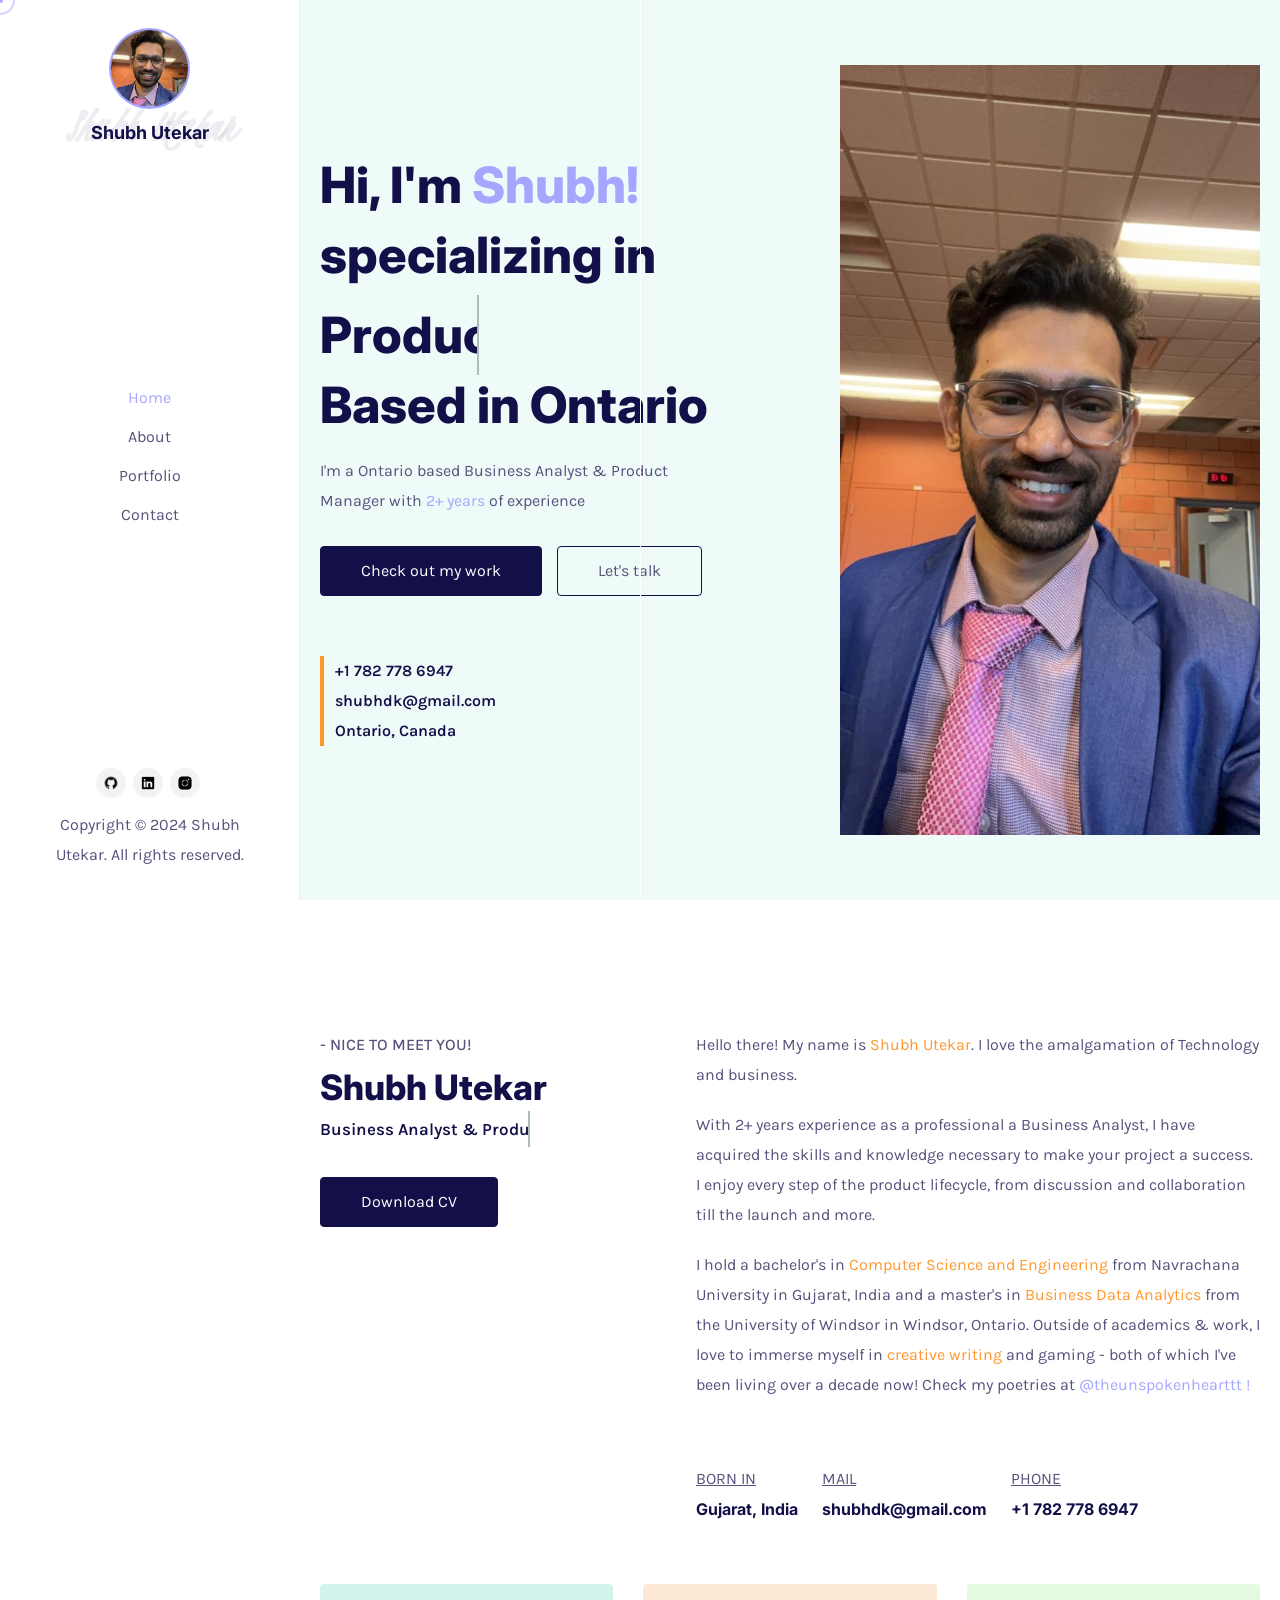
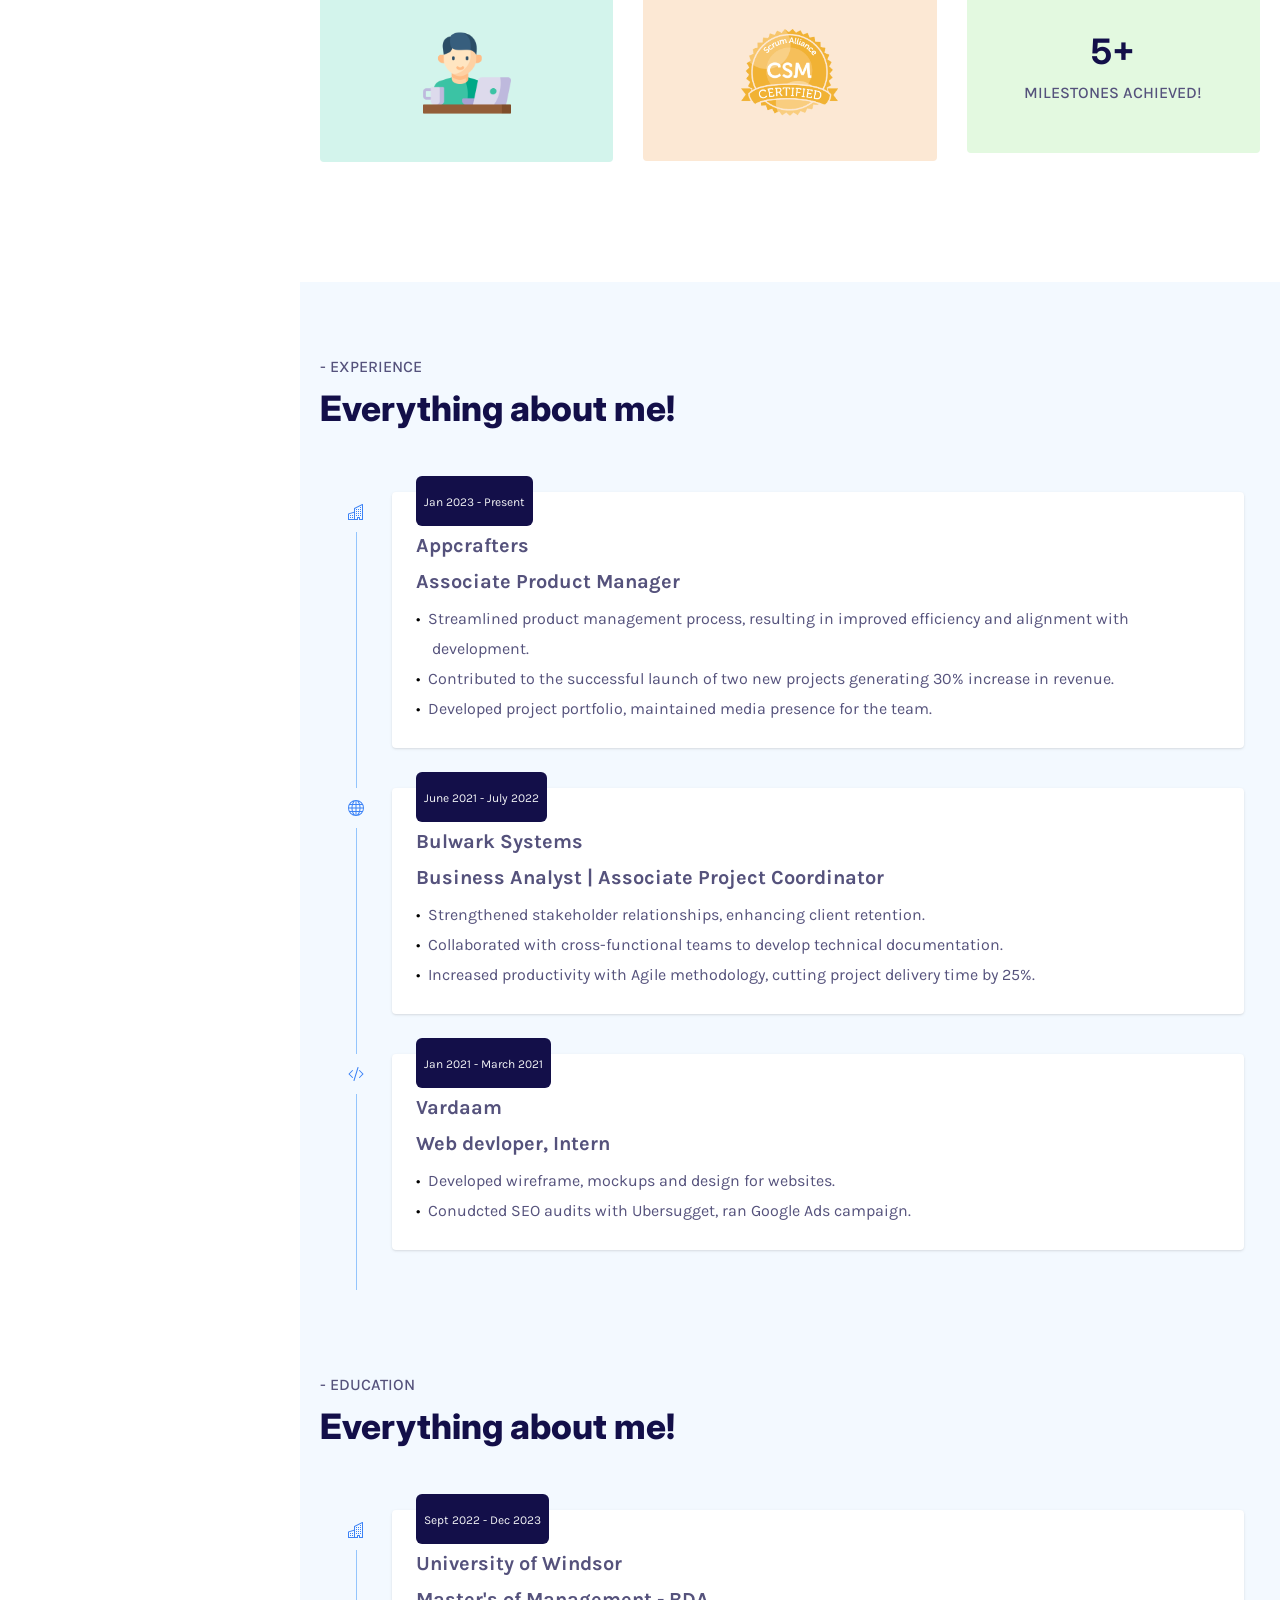
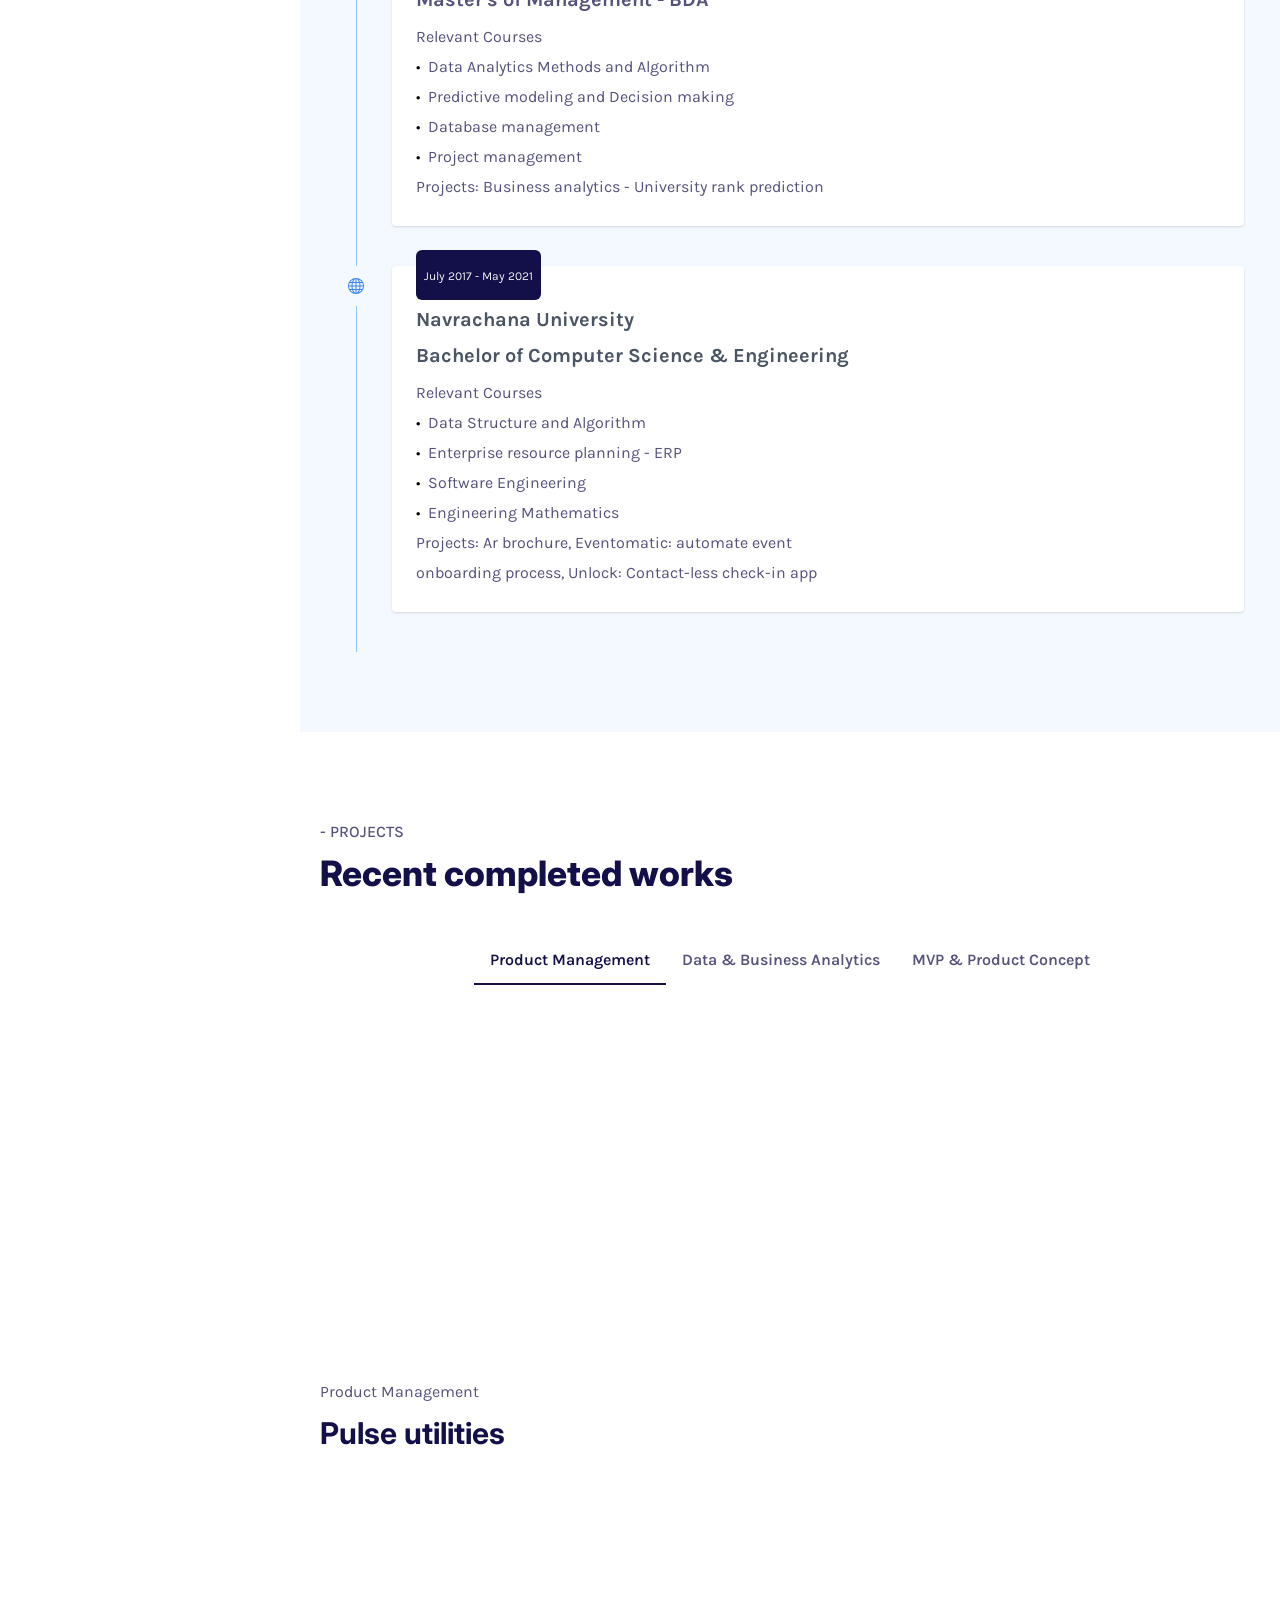
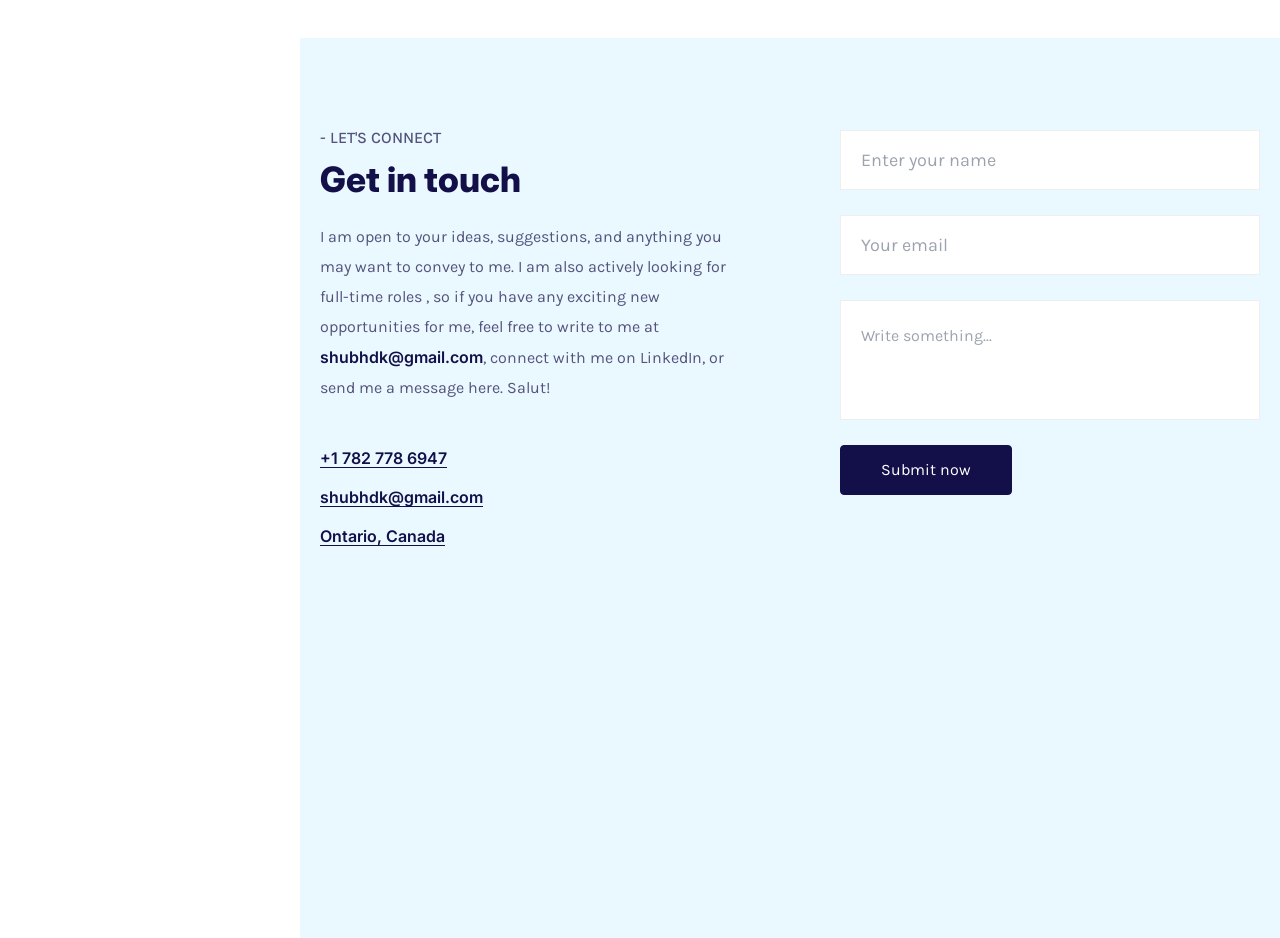
==== commit 4dd675f9: "chore: remove all tab" ====
--- a/index.html
+++ b/index.html
@@ -731,18 +731,15 @@
 							</div>
 							<div class="portfolio-list w-full float-left mt-[40px] mb-[120px]">
 								<ul class="list-reset flex border-b mb-4 justify-center">
+									
 									<li class="p-0">
-										<a class="tab-button js_tap_btn bg-white inline-block py-2 px-4 text-[#130F49] font-semibold active" data-tab_id="tabs0" href="javascript:void(0)">All</a>
-									  </li>
-							
-									<li class="p-0">
-									  <a class="tab-button js_tap_btn bg-white inline-block py-2 px-4 text-[#130F49] font-semibold" data-tab_id="tabs1" href="javascript:void(0)">Product Management</a>
+									  <a class="tab-button js_tap_btn bg-white inline-block py-2 px-4 text-[#130F49] font-semibold active" data-tab_id="tabs0" href="javascript:void(0)">Product Management</a>
 									</li>
 									<li class="p-0">
-									  <a class="tab-button js_tap_btn bg-white text-grey-400 inline-block py-2 px-4 hover:text-blue-950 font-semibold" data-tab_id="tabs2" href="javascript:void(0)">Data & Business Analytics</a>
+									  <a class="tab-button js_tap_btn bg-white text-grey-400 inline-block py-2 px-4 hover:text-blue-950 font-semibold" data-tab_id="tabs1" href="javascript:void(0)">Data & Business Analytics</a>
 									</li>
 									<li class="p-0">
-									  <a class="tab-button js_tap_btn bg-white text-grey-400 inline-block py-2 px-4 hover:text-blue-950 font-semibold" data-tab_id="tabs3" href="javascript:void(0)">MVP & Product Concept</a>
+									  <a class="tab-button js_tap_btn bg-white text-grey-400 inline-block py-2 px-4 hover:text-blue-950 font-semibold" data-tab_id="tabs2" href="javascript:void(0)">MVP & Product Concept</a>
 									</li>
 								  </ul>
 								<div class="content mb-[65px]">
@@ -805,7 +802,7 @@
 																	<div class="elisc_tm_button transition_link">
 										<!-- Paste CV link in below href -->
 										<a href="https://www.notion.so/Product-Strategy-and-Breakdown-Structure-Pulse-Utilities-4768ebd3e4dd4b02a8d4828e517b9fe8?pvs=4" download="testing">Know more</a>
-									</div>
+										</div>
 																</li>
 															</ul>
 														</div>
@@ -855,7 +852,9 @@
 											<!-- /Modalbox Info Start -->
 											
 										</li>
-
+									</ul>
+								
+									<ul class="grid grid-cols-3 gap-4 js_tab_view transition-opacity ease-in-out duration-400 hidden" id="tabs1">
 										<li>
 											<div class="list_inner">
 												<div class="image relative rounded-[4px] mb-[25px]">
@@ -1092,528 +1091,8 @@
 											<!-- /Modalbox Info Start -->
 											
 										</li>
-										<li>
-											<div class="list_inner">
-												<div class="image relative rounded-[4px] overflow-hidden mb-[25px]">
-													<img class="min-w-full relative opacity-0" src="assets/img/thumbs/31-36.jpg" alt="" />
-													<div class="main absolute inset-0 bg-no-repeat bg-cover bg-center" data-img-url="assets/img/portfolio/Ar_brochure/nuv_model.gif"></div>
-													<a class="elisc_tm_full_link portfolio_popup absolute inset-0 z-[5]" href="#"></a>
-												</div>
-												<div class="details w-full float-left">
-													<span class="category inline-block mb-[7px]"><a href="#">MVP & Product Concept</a></span>
-													<h3 class="title"><a class="line_effect portfolio_popup" href="#">AR brochure</a></h3>
-												</div>
-											</div>
-											
-											<!-- Modalbox Info Start -->
-											<div class="hidden_content_portfolio">
-												<div class="popup_details">
-													<div class="main_details">
-														<div class="textbox">
-															<p>AR Brochure aims to transform traditional university brochures using AR technology, turning static prints into an interactive mixed reality experience. Users can use their phone cameras to access 3D models, audio-visual narratives, and detailed information about the campus and educational departments.</p>
-															<p>Tasks:</p>
-															<p>Modelling 3D structure of the university using Blender, applying texture and animations to it.</p>
-															<p>Used Unity3D to control animations, audio-visuals, UI development and Event handling.</p>
-															<p>Built a mobile app for the AR experience of the physical brochure of university.</p>
-														</div>
-														<div class="detailbox">
-															<ul>
-																<li>
-																	<span class="first">Client</span>
-																	<span>Navrachana University</span>
-																</li>
-																<li>
-																	<span class="first">Technologies</span>
-																	<span><a href="#">Unity3D, Blender, Vuforia</a></span>
-																</li>
-																<li>
-																	<span class="first">Skills</span>
-																	<span>3D modelling, animation, App development</span>
-																</li>
-																<li>
-																	<div class="elisc_tm_button transition_link">
-										<!-- Paste CV link in below href -->
-										<a href="https://drive.google.com/drive/u/3/folders/1c17EWTJicEUQxoJqn22cI9jFMleQ58jx" download="testing">Know more</a>
-									</div>
-																</li>
-															</ul>
-														</div>
-													</div>
-													<div class="additional_images">
-														<div class="glide">
-															<div class="glide__track" data-glide-el="track">
-															<ul class="glide__slides">
-																<li class="glide__slide">
-																	<img src="assets/img/portfolio/Ar_brochure/all_models.png" alt="" />
-																</li>
-																<li class="glide__slide">
-																	<img src="assets/img/portfolio/Ar_brochure/Computer lab.png" alt="" />
-																</li>
-																<li class="glide__slide">
-																	<img src="assets/img/portfolio/Ar_brochure/mechanical.png" alt="" />
-																</li>
-																
-															</ul>
-															</div>
-															<div class="glide__arrows" data-glide-el="controls">
-																<button class="glide__arrow glide__arrow--left" data-glide-dir="<"><</button>
-																<button class="glide__arrow glide__arrow--right" data-glide-dir=">">></button>
-															</div>
-															<div class="glide__bullets" data-glide-el="controls[nav]">
-																<button class="glide__bullet" data-glide-dir="=0"></button>
-																<button class="glide__bullet" data-glide-dir="=1"></button>
-																<button class="glide__bullet" data-glide-dir="=2"></button>
-															</div>
-														</div>
-													</div>
-													
-												</div>
-											</div>
-											<!-- /Modalbox Info Start -->
-											
-										</li>
-										<li>
-											<div class="list_inner">
-												<div class="image relative rounded-[4px] overflow-hidden mb-[25px]">
-													<img class="min-w-full relative opacity-0" src="assets/img/thumbs/31-36.jpg" alt="" />
-													<div class="main absolute inset-0 bg-no-repeat bg-cover bg-center" data-img-url="assets/img/portfolio/Eventomatic/unlock.gif"></div>
-													<a class="elisc_tm_full_link portfolio_popup absolute inset-0 z-[5]" href="#"></a>
-												</div>
-												<div class="details w-full float-left">
-													<span class="category inline-block mb-[7px]"><a href="#">MVP & Product Concept</a></span>
-													<h3 class="title"><a class="line_effect portfolio_popup" href="#">Eventomatic & Unlock</a></h3>
-												</div>
-											</div>
-											
-											<!-- Modalbox Info Start -->
-											<div class="hidden_content_portfolio">
-												<div class="popup_details">
-													<div class="main_details">
-														<div class="textbox">
-															<p>Eventomatic: "Scan, Plan, and Execute: Eventomatic – The All-in-One Solution for Event Scheduling, utilities check, and Admin Tools"</p>
-															<p>There are two modules of application:</p>
-															<p>For Attendees: Attendees can login via their QR codes and access event details such as schedule, event information, connect to the support team.</p>
-															<P>For Volunteers: Organizing team would mark the presence of attendees and the utilizes used by scanning the QR codes. They have access to administrative features of events.</P>
-															<p>Two MVPs built and used:
-																MVP of this product was during an ICRED – international conference and after Covid-19 for attendance logging by Navrachana University.
-																</p>
-														</div>
-													
-														<div class="detailbox">
-															<ul>
-																<li>
-																	<span class="first">Client</span>
-																	<span>ICRED conference and Navrachana University</span>
-																</li>
-																<li>
-																	<span class="first">Category</span>
-																	<span><a href="#">Event management</a></span>
-																</li>
-																<li>
-																	<span class="first">Tech Stack</span>
-																	<span><a href="#">Flutter, MongoDB, NodeJS</a></span>
-																</li>
-																<li>
-																	<span class="first">Skills</span>
-																	<span>Wireframing, Prototype, Feature and User persona mapping</span>
-																</li>
-																<li>
-																	<div class="elisc_tm_button transition_link">
-										<!-- Paste CV link in below href -->
-										<a href="https://appcrafters.dev/flutter_projects/unlock/" download="testing">Know more</a>
-									</div>
-																</li>
-															</ul>
-														</div>
-													</div>
-													<div class="additional_images">
-														<div class="glide">
-															<div class="glide__track" data-glide-el="track">
-															<ul class="glide__slides">
-																<li class="glide__slide">
-																	<img src="assets/img/portfolio/Eventomatic/Event-o-matic-UI.png" alt="" />
-																</li>
-																<li class="glide__slide">
-																	<img src="assets/img/portfolio/Eventomatic/Complete-Wireframe.png" alt="" />
-																</li>
-																<li class="glide__slide">
-																	<img src="assets/img/portfolio/Eventomatic/Attendee_Screens.png" alt="" />
-																</li>
-																<li class="glide__slide">
-																	<img src="assets/img/portfolio/Eventomatic/Volunteer_Screens.png" alt="" />
-																</li>
-																
-															</ul>
-															</div>
-															<div class="glide__arrows" data-glide-el="controls">
-																<button class="glide__arrow glide__arrow--left" data-glide-dir="<"><</button>
-																<button class="glide__arrow glide__arrow--right" data-glide-dir=">">></button>
-															</div>
-															<div class="glide__bullets" data-glide-el="controls[nav]">
-																<button class="glide__bullet" data-glide-dir="=0"></button>
-																<button class="glide__bullet" data-glide-dir="=1"></button>
-																<button class="glide__bullet" data-glide-dir="=2"></button>
-															</div>
-														</div>
-													</div>
-													
-												</div>
-											</div>
-											<!-- /Modalbox Info Start -->
-											
-										</li>
 									</ul>
-
-									<ul class="grid grid-cols-3 gap-4 js_tab_view transition-opacity ease-in-out duration-400" id="tabs1">
-										<li>
-											<div class="list_inner">
-												<div class="image relative rounded-[4px] mb-[25px]">
-													<img class="min-w-full relative opacity-0" src="assets/img/thumbs/31-36.jpg" alt="" />
-													<div class="main absolute inset-0 bg-no-repeat bg-cover bg-center" data-img-url="assets/img/portfolio/Pulse_utilities/pulse_demo.gif"></div>
-													<a class="elisc_tm_full_link portfolio_popup absolute inset-0 z-[5]" href="#"></a>
-												</div>
-												<!-- <div class="image relative rounded-[4px] mb-[25px]">
-													<img class="min-w-full relative opacity-0" src="assets/img/thumbs/31-36.jpg" alt="" />
-													<div class="main  inset-0 bg-no-repeat bg-cover bg-center" data-img-url="assets/img/portfolio/Pulse_utilities/pulse_demo.gif"></div>
-													<a class="elisc_tm_full_link portfolio_popup  inset-0 z-[5]" href="#"></a>
-												</div> -->
-												<div class="details w-full">
-													<span class="category inline-block mb-[7px]"><a href="#">Product Management</a></span>
-													<h3 class="title"><a class="line_effect portfolio_popup" href="#">Pulse utilities</a></h3>
-												</div>
-											</div>              
-											
-											<!-- Modalbox Info Start -->
-											<div class="hidden_content_portfolio">
-												<div class="popup_details">
-													<div class="main_details">
-														<div class="textbox">
-															<p>Product Vision: “A one-stop solution for all your monthly utilities and needs. Monitor, track, and optimize your energy and water usage, internet and rent with ease and precision”</p>
-															<!-- <p>Mockups are useful both for the creative phase of the project - for instance when you're trying to figure out your user flows or the proper visual hierarchy - and the production phase when they phase when they will represent the target product. Building mockups strikes the ideal balance ease of modification.</p> -->
-															<br><p><b>Goals:</b></p>
-															<ul>
-																<li>Build a mobile app to track, and monitor various utility usage at a one-stop</li>
-																<li>Include consumption tracking, and visualization, to enhance understanding and user experience</li>
-																<li>Integrate payment gateway with multi-channel and multi-currency support.</li>
-															</ul>
-															<br><p><b>Tasks:</b></p>
-															<ul>
-																<li>Product Prototyping, Requirement analysis, and Product Roadmapping.</li>
-																<li>Refining backlog and documentations (FRD, Product Flow, Sequence Diagram).</li>
-																<li>Conducting Technical assessment for Paystack Payment gateway and ThingsBoard.</li>
-															</ul>
-															
-															
-														</div>
-														<div class="detailbox">
-															<ul>
-																<li>
-																	<span class="first">Client</span>
-																	<span>Pulse Networks</span>
-																</li>
-																<li>
-																	<span class="first">Category</span>
-																	<span><a href="#">Mobile App</a></span>
-																</li>
-																<li>
-																	<span class="first">Techstack</span>
-																	<span>Flutter, Frappe, PayStack, ThingsBoard </span>
-																</li>
-																<li>
-																	<div class="elisc_tm_button transition_link">
-										<!-- Paste CV link in below href -->
-										<a href="https://www.notion.so/Product-Strategy-and-Breakdown-Structure-Pulse-Utilities-4768ebd3e4dd4b02a8d4828e517b9fe8?pvs=4" download="testing">Know more</a>
-										</div>
-																</li>
-															</ul>
-														</div>
-													</div>
-													<div class="additional_images">
-														<div class="glide">
-															<div class="glide__track" data-glide-el="track">
-															<ul class="glide__slides">
-																<li class="glide__slide">
-																	<img src="assets/img/portfolio/Pulse_utilities/User_login.png" alt="" />
-																</li>
-																<li class="glide__slide">
-																	<img src="assets/img/portfolio/Pulse_utilities/utility_screen.png" alt="" />
-																</li>
-																<li class="glide__slide">
-																	<img src="assets/img/portfolio/Pulse_utilities/Consumption Charts.png" alt="" />
-																</li>
-																<li class="glide__slide">
-																	<img src="assets/img/portfolio/Pulse_utilities/Payments.png" alt="" />
-																</li>
-																<li class="glide__slide">
-																	<img src="assets/img/portfolio/Pulse_utilities/pulse_prd.gif" alt="" />
-																</li>
-																<li class="glide__slide">
-																	<img src="assets/img/portfolio/Pulse_utilities/pulse_pbs.gif" alt="" />
-																</li>
-																
-															</ul>
-															</div>
-															<div class="glide__arrows" data-glide-el="controls">
-																<button class="glide__arrow glide__arrow--left" data-glide-dir="<"><</button>
-																<button class="glide__arrow glide__arrow--right" data-glide-dir=">">></button>
-															</div>
-															<div class="glide__bullets" data-glide-el="controls[nav]">
-																<button class="glide__bullet" data-glide-dir="=0"></button>
-																<button class="glide__bullet" data-glide-dir="=1"></button>
-																<button class="glide__bullet" data-glide-dir="=2"></button>
-																<button class="glide__bullet" data-glide-dir="=3"></button>
-																<button class="glide__bullet" data-glide-dir="=4"></button>
-																<button class="glide__bullet" data-glide-dir="=5"></button>
-															</div>
-														</div>
-													</div>
-													
-												</div>
-											</div>
-											<!-- /Modalbox Info Start -->
-											
-										</li>
-									</ul>
-								
 									<ul class="grid grid-cols-3 gap-4 js_tab_view transition-opacity ease-in-out duration-400 hidden" id="tabs2">
-										<li>
-											<div class="list_inner">
-												<div class="image relative rounded-[4px] mb-[25px]">
-													<img class="min-w-full relative opacity-0" src="assets/img/thumbs/31-36.jpg" alt="" />
-													<div class="main absolute inset-0 bg-no-repeat bg-cover bg-left" data-img-url="assets/img/portfolio/Predictive_modelling/predictive_modelling.gif"></div>
-													<a class="elisc_tm_full_link portfolio_popup absolute inset-0 z-[5]" href="#"></a>
-												</div>
-												<div class="details w-full float-left">
-													<span class="category inline-block mb-[7px]"><a href="#">Data & Business Analytics</a></span>
-													<h3 class="title"><a class="line_effect portfolio_popup" href="#">Predictive Modelling</a></h3>
-												</div>
-											</div>
-											
-											<!-- Modalbox Info Start -->
-											<div class="hidden_content_portfolio">
-												<div class="popup_details">
-													<div class="main_details">
-														<div class="textbox">
-															<p>Problem statement: The University of Windsor aims to advance its academic standing and secure a position within the top rankings systems such as QS, THE and FT. </p>
-															<!-- <p>Mockups are useful both for the creative phase of the project - for instance when you're trying to figure out your user flows or the proper visual hierarchy - and the production phase when they phase when they will represent the target product. Building mockups strikes the ideal balance ease of modification.</p> -->
-															<p>Using Python, I analyzed and created a university rank predictor as well as a roadmap for Odette Business School to improve its standings based on the findings obtained. The project aimed to perform exploratory, predictive data analysis of FT ranking standards. Further, I explored other ranking systems to gain a holistic understanding, including the performance of 300+ universities over 3 years overlooking 19 performance factors. This project helped reinforce my skills in ETL, exploratory Data analysis, Data cleaning, Feature engineering, model validation and Predictive modeling.</p>
-														</div>
-														<div class="detailbox">
-															<ul>
-																<li>
-																	<span class="first">Client</span>
-																	<span>Odette School of Business</span>
-																</li>
-																<li>
-																	<span class="first">Technology</span>
-																	<span><a href="#">Python, PowerBi, Excel</a></span>
-																</li>
-																<li>
-																	<span class="first">Skills</span>
-																	<span>Predictive modelling, ETL, BA, Feature engineering</span>
-																</li>
-																<li>
-																	<div class="elisc_tm_button transition_link">
-										<!-- Paste CV link in below href -->
-										<a href="https://github.com/shubh565/predictive-modelling" download="testing">Know more</a>
-									</div>
-																</li>
-															</ul>
-														</div>
-													</div>
-													<div class="additional_images">
-														<div class="glide">
-															<div class="glide__track" data-glide-el="track">
-															<ul class="glide__slides">
-																<li class="glide__slide">
-																	<img src="assets/img/portfolio/Predictive_modelling/auc_curve.png" alt="" />
-																</li>
-																<li class="glide__slide">
-																	<img src="assets/img/portfolio/Predictive_modelling/qs_answer.png" alt="" />
-																</li>
-																<li class="glide__slide">
-																	<img src="assets/img/portfolio/Predictive_modelling/models.png" alt="" />                  
-															</ul>
-															</div>
-															<div class="glide__arrows" data-glide-el="controls">
-																<button class="glide__arrow glide__arrow--left" data-glide-dir="<"><</button>
-																<button class="glide__arrow glide__arrow--right" data-glide-dir=">">></button>
-															</div>
-															<div class="glide__bullets" data-glide-el="controls[nav]">
-																<button class="glide__bullet" data-glide-dir="=0"></button>
-																<button class="glide__bullet" data-glide-dir="=1"></button>
-																<button class="glide__bullet" data-glide-dir="=2"></button>
-															</div>
-														</div>
-													</div>
-													
-												</div>
-											</div>
-											<!-- /Modalbox Info Start -->
-											
-										</li>
-										<li>
-											<div class="list_inner">
-												<div class="image relative rounded-[4px] overflow-hidden mb-[25px]">
-													<img class="min-w-full relative opacity-0" src="assets/img/thumbs/31-36.jpg" alt="" />
-													<div class="main absolute inset-0 bg-no-repeat bg-cover bg-center" data-img-url="assets/img/portfolio/BiDashboard.gif"></div>
-													<a class="elisc_tm_full_link portfolio_popup absolute inset-0 z-[5]" href="#"></a>
-												</div>
-												<div class="details w-full float-left">
-													<span class="category inline-block mb-[7px]"><a href="#">Data Visualization</a></span>
-													<h3 class="title"><a class="line_effect portfolio_popup" href="#">HR analytics</a></h3>
-												</div>
-											</div>
-											
-											<!-- Modalbox Info Start -->
-											<div class="hidden_content_portfolio">
-												<div class="popup_details">
-													<div class="main_details">
-														<div class="textbox">
-															<p>Used PowerBi to analyze the dataset for understanding the relation between employee performance, trends, attrition rate and reasons pertaining to it. I also used ETL / ELT techniques for different data sources by transforming the data using Power Query tool. This project helped reinforce my skills in data cleaning, data visualization, dashboard reporting, and story-telling.</p>
-															<!-- <p>Mockups are useful both for the creative phase of the project - for instance when you're trying to figure out your user flows or the proper visual hierarchy - and the production phase when they phase when they will represent the target product. Building mockups strikes the ideal balance ease of modification.</p> -->
-														</div>
-														<div class="detailbox">
-															<ul>
-																<li>
-																	<span class="first">Client</span>
-																	<span>Personal Project</span>
-																</li>
-																<li>
-																	<span class="first">Category</span>
-																	<span><a href="#">Data Visualization - PowerBi</a></span>
-																</li>
-																<li>
-																	<span class="first">Skills</span>
-																	<span>Data visualization, Power Query, Dax functions </span>
-																</li>
-																<li>
-																	<div class="elisc_tm_button transition_link">
-										<!-- Paste CV link in below href -->
-										<a href="https://cdn.pixabay.com/photo/2015/04/19/08/32/marguerite-729510_640.jpg" download="testing">Know more</a>
-									</div>
-																</li>
-															</ul>
-														</div>
-													</div>
-													<div class="additional_images">
-														<div class="glide">
-															<div class="glide__track" data-glide-el="track">
-															<ul class="glide__slides">
-																<li class="glide__slide">
-																	<img src="assets/img/portfolio/HR_analytics/question_answered.png" alt="" />
-																</li>
-																<li class="glide__slide">
-																	<img src="assets/img/portfolio/HR_analytics/overview.png" alt="" />
-																</li>
-																<li class="glide__slide">
-																	<img src="assets/img/portfolio/HR_analytics/Atrition.png" alt="" />
-																</li>
-																<li class="glide__slide">
-																	<img src="assets/img/portfolio/HR_analytics/Demographics.png" alt="" />
-																</li>
-																<li class="glide__slide">
-																	<img src="assets/img/portfolio/HR_analytics/Performance_tracker.png" alt="" />
-																</li>
-																
-															</ul>
-															</div>
-															<div class="glide__arrows" data-glide-el="controls">
-																<button class="glide__arrow glide__arrow--left" data-glide-dir="<"><</button>
-																<button class="glide__arrow glide__arrow--right" data-glide-dir=">">></button>
-															</div>
-															<div class="glide__bullets" data-glide-el="controls[nav]">
-																<button class="glide__bullet" data-glide-dir="=0"></button>
-																<button class="glide__bullet" data-glide-dir="=1"></button>
-																<button class="glide__bullet" data-glide-dir="=2"></button>
-															</div>
-														</div>
-													</div>
-													
-												</div>
-											</div>
-											<!-- /Modalbox Info Start -->
-											
-										</li>
-										<li>
-											<div class="list_inner">
-												<div class="image relative rounded-[4px] overflow-hidden mb-[25px]">
-													<img class="min-w-full relative opacity-0" src="assets/img/thumbs/31-36.jpg" alt="" />
-													<div class="main absolute inset-0 bg-no-repeat bg-cover bg-center" data-img-url="assets/img/portfolio/Fleet_analytics/Excel_Fleet.gif"></div>
-													<a class="elisc_tm_full_link portfolio_popup absolute inset-0 z-[5]" href="#"></a>
-												</div>
-												<div class="details w-full float-left">
-													<span class="category inline-block mb-[7px]"><a href="#">Data Visualization</a></span>
-													<h3 class="title"><a class="line_effect portfolio_popup" href="#">Fleet Management</a></h3>
-												</div>
-											</div>
-											
-											<!-- Modalbox Info Start -->
-											<div class="hidden_content_portfolio">
-												<div class="popup_details">
-													<div class="main_details">
-														<div class="textbox">
-															<p>Used Excel to analyze the dataset for understanding the fleet management and costing for transportation, monthly expenses and reasons pertaining to it. The report depicts the major cost incurring operations and the 3PL cost associated with the trips. This project helped reinforce my skills in data cleaning, data visualization, dashboard reporting, and story-telling.</p>
-															<!-- <p>Mockups are useful both for the creative phase of the project - for instance when you're trying to figure out your user flows or the proper visual hierarchy - and the production phase when they phase when they will represent the target product. Building mockups strikes the ideal balance ease of modification.</p> -->
-														</div>
-														<div class="detailbox">
-															<ul>
-																<li>
-																	<span class="first">Client</span>
-																	<span>Personal Project</span>
-																</li>
-																<li>
-																	<span class="first">Category</span>
-																	<span><a href="#">Data Visualization</a></span>
-																</li>
-																<li>
-																	<span class="first">Skills</span>
-																	<span>Excel, Pivot table, Power Query</span>
-																</li>
-																<li> 
-																	<div class="elisc_tm_button transition_link">
-										<!-- Paste CV link in below href -->
-										<a href="https://cdn.pixabay.com/photo/2015/04/19/08/32/marguerite-729510_640.jpg" download="testing">Know more</a>
-									</div>
-																</li>
-															</ul>
-														</div>
-													</div>
-													<div class="additional_images">
-														<div class="glide">
-															<div class="glide__track" data-glide-el="track">
-															<ul class="glide__slides">
-																<li class="glide__slide">
-																	<img src="assets/img/portfolio/Fleet_analytics/qs_answered.png" alt="" />
-																</li>
-																<li class="glide__slide">
-																	<img src="assets/img/portfolio/Fleet_analytics/overview_fleet.png" alt="" />
-																</li>
-																<li class="glide__slide">
-																	<img src="assets/img/portfolio/Fleet_analytics/market_fleet.png" alt="" />
-																</li>
-																
-															</ul>
-															</div>
-															<div class="glide__arrows" data-glide-el="controls">
-																<button class="glide__arrow glide__arrow--left" data-glide-dir="<"><</button>
-																<button class="glide__arrow glide__arrow--right" data-glide-dir=">">></button>
-															</div>
-															<div class="glide__bullets" data-glide-el="controls[nav]">
-																<button class="glide__bullet" data-glide-dir="=0"></button>
-																<button class="glide__bullet" data-glide-dir="=1"></button>
-																<button class="glide__bullet" data-glide-dir="=2"></button>
-															</div>
-														</div>
-													</div>
-													
-												</div>
-											</div>
-											<!-- /Modalbox Info Start -->
-											
-										</li>
-									</ul>
-									<ul class="grid grid-cols-3 gap-4 js_tab_view transition-opacity ease-in-out duration-400 hidden" id="tabs3">
 										<li>
 											<div class="list_inner">
 												<div class="image relative rounded-[4px] overflow-hidden mb-[25px]">
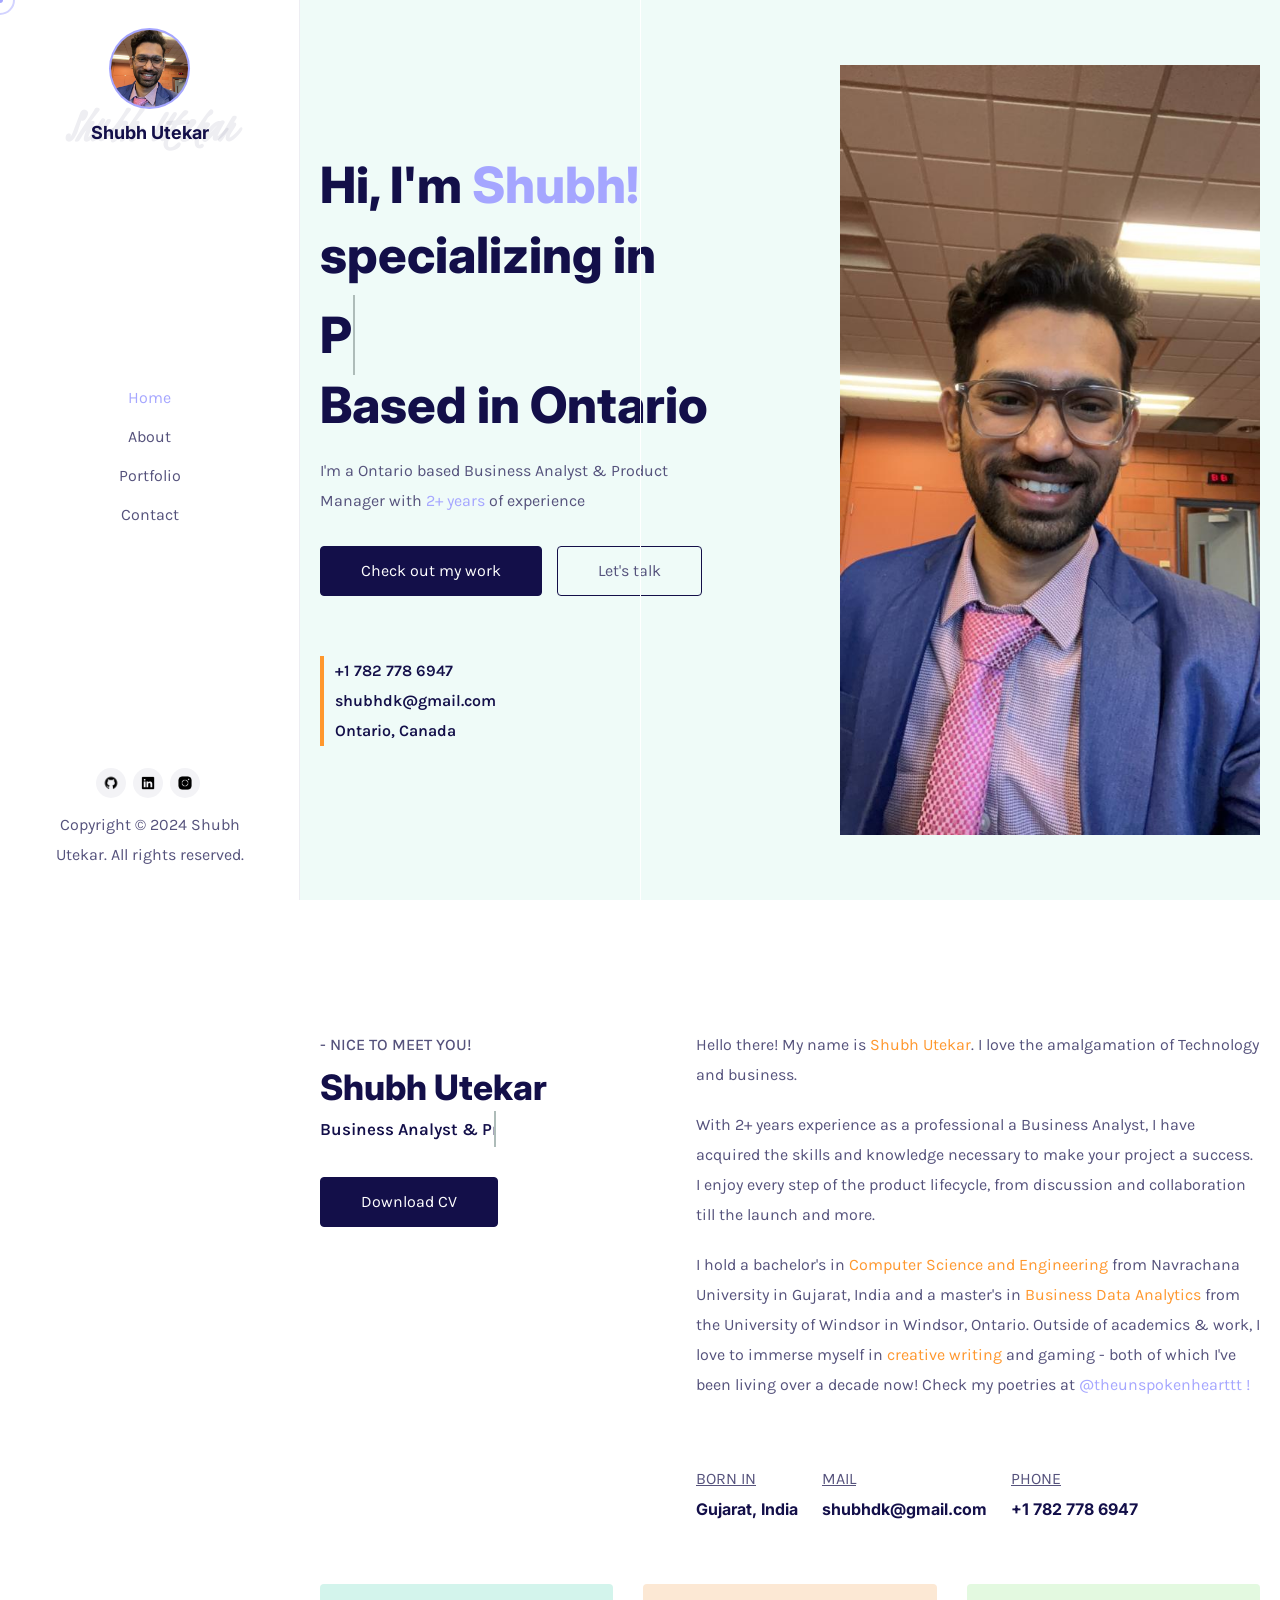
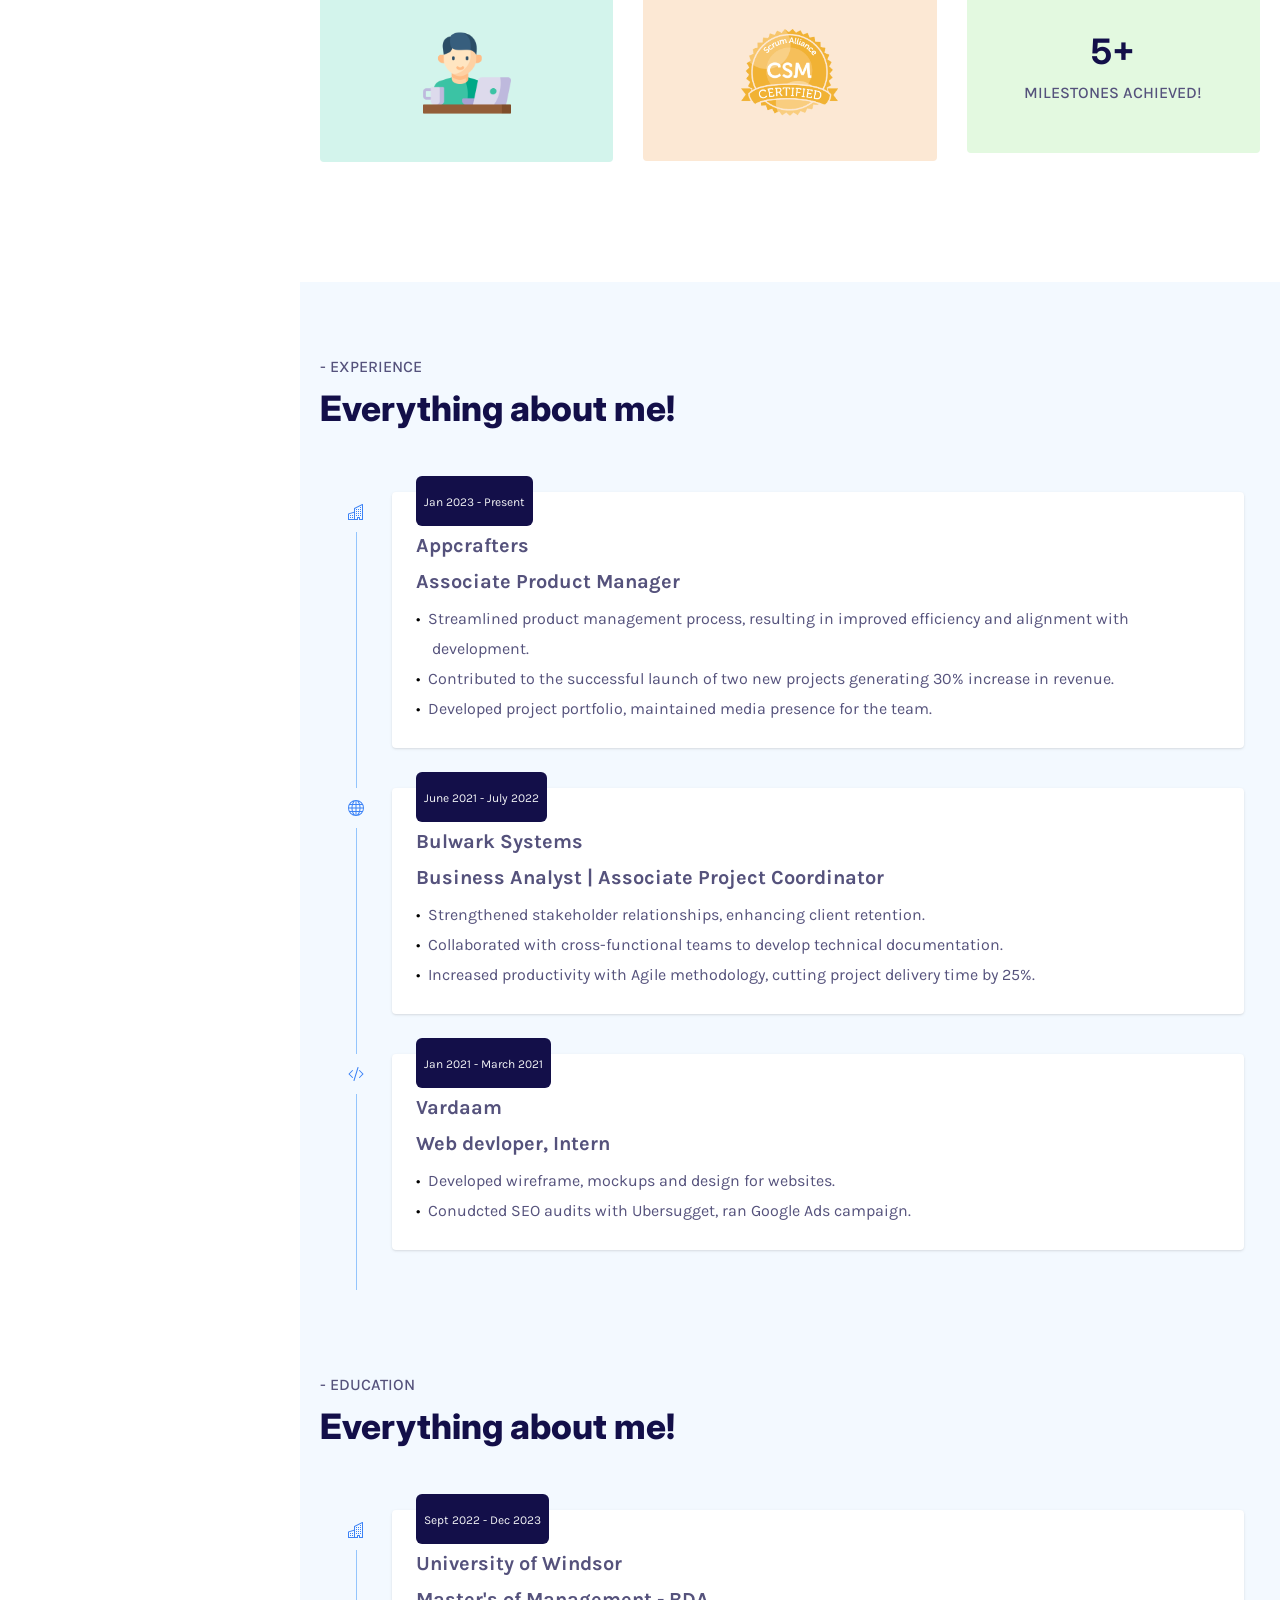
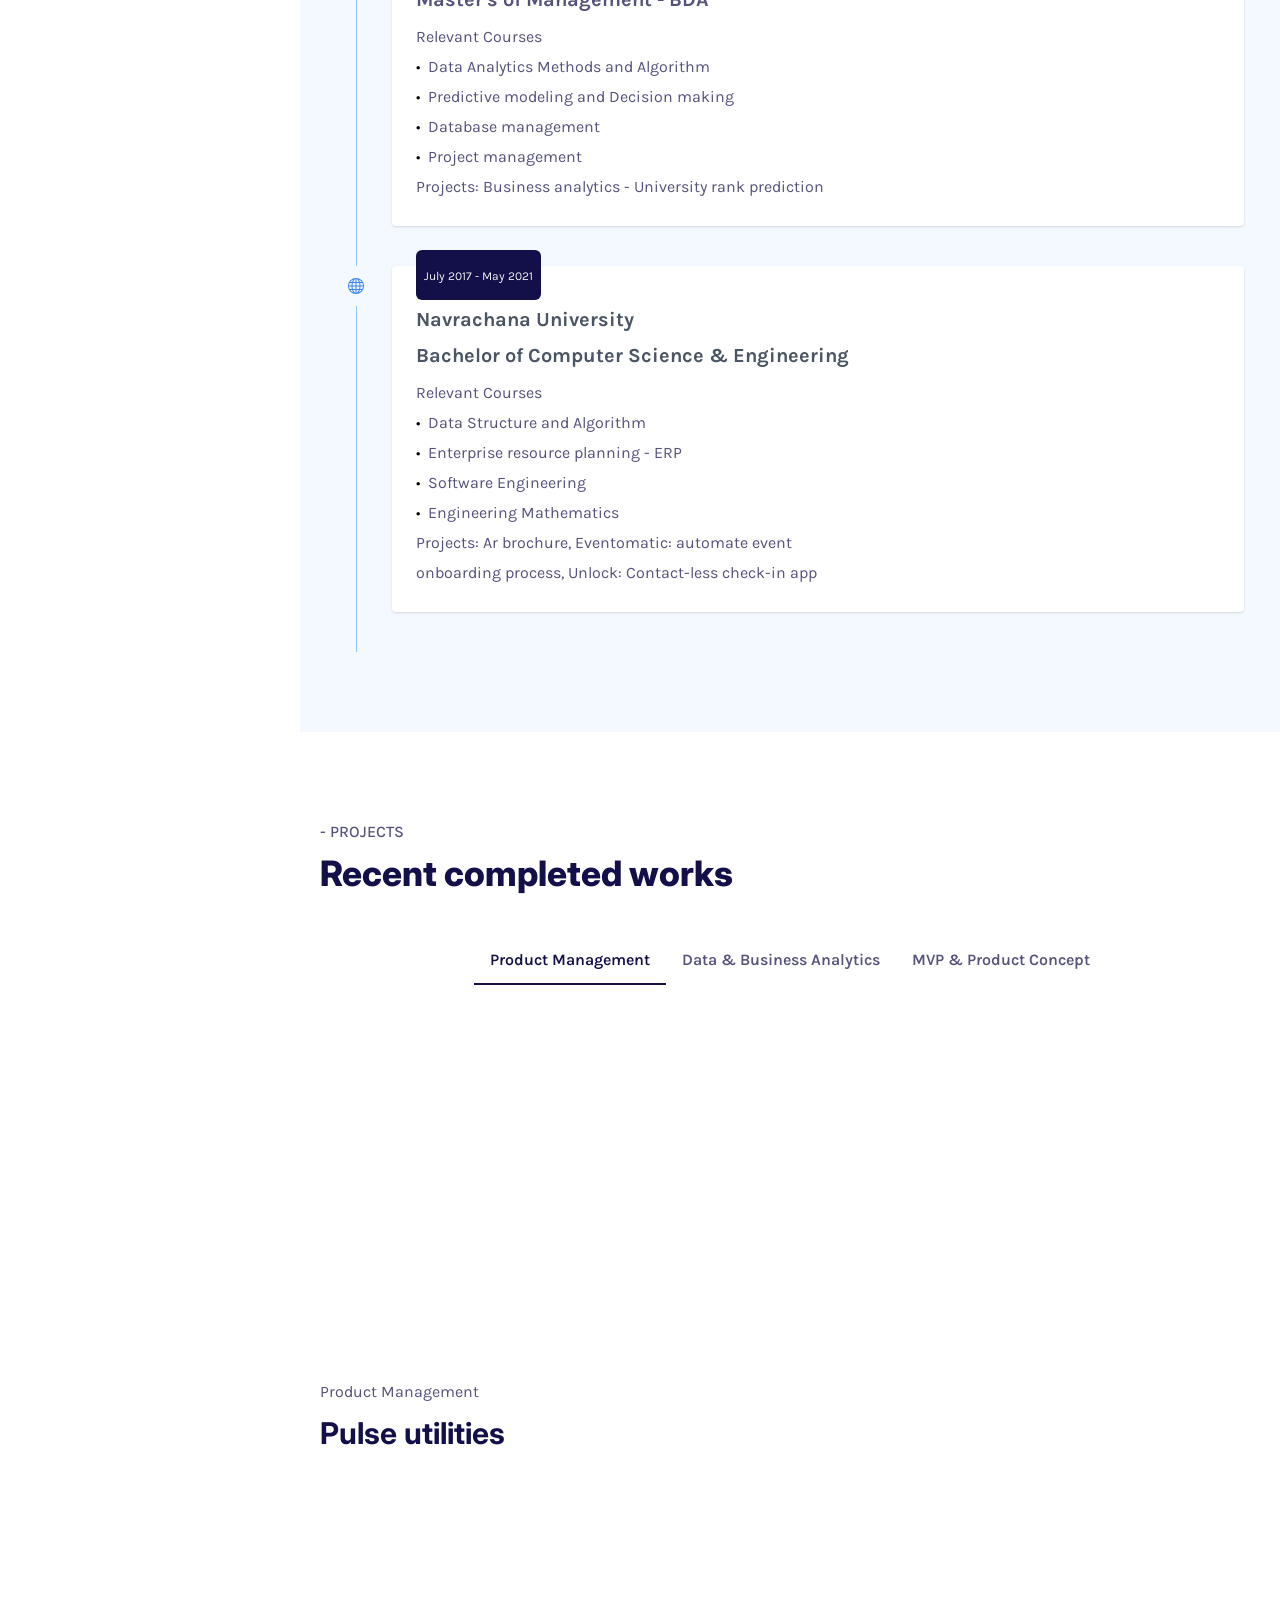
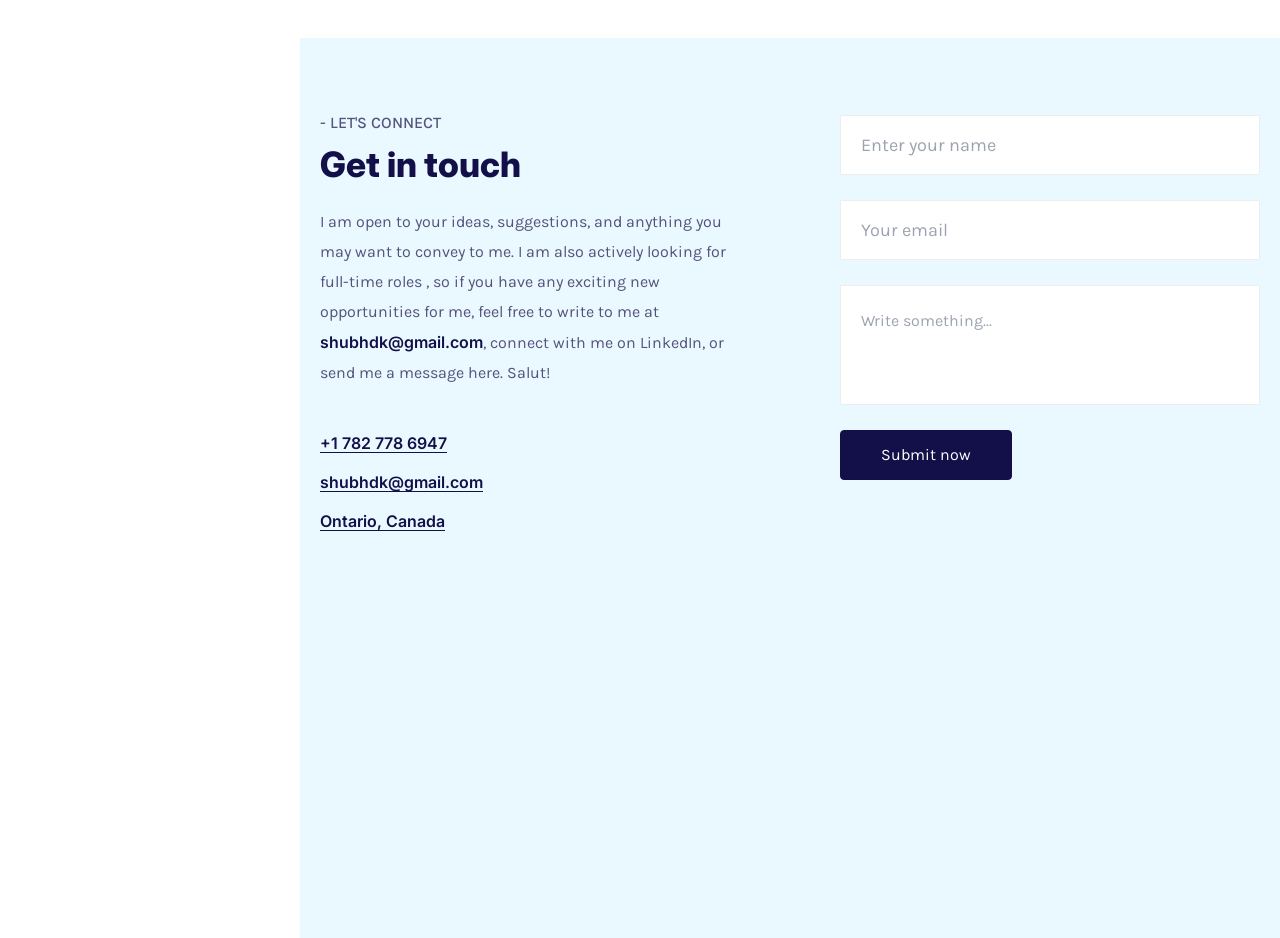
==== commit 57b0d2db: "fix: contact us height" ====
--- a/index.html
+++ b/index.html
@@ -1630,7 +1630,7 @@
 				
 				<!-- CONTACT -->
 				<div class="elisc_tm_section" id="contact">
-					<div class="elisc_tm_contact w-full min-h-[100vh] float-left bg-[#E9F9FF] pt-[20px]">
+					<div class="elisc_tm_contact w-full min-h-[100vh] float-left bg-[#E9F9FF] pt-[70px]">
 						<div class="tm_content w-full max-w-[1250px] h-auto clear-both my-0 mx-auto py-0 px-[20px]">
 							<div class="wrapper w-full float-left flex">
 								<div class="left w-1/2 pr-[50px]">
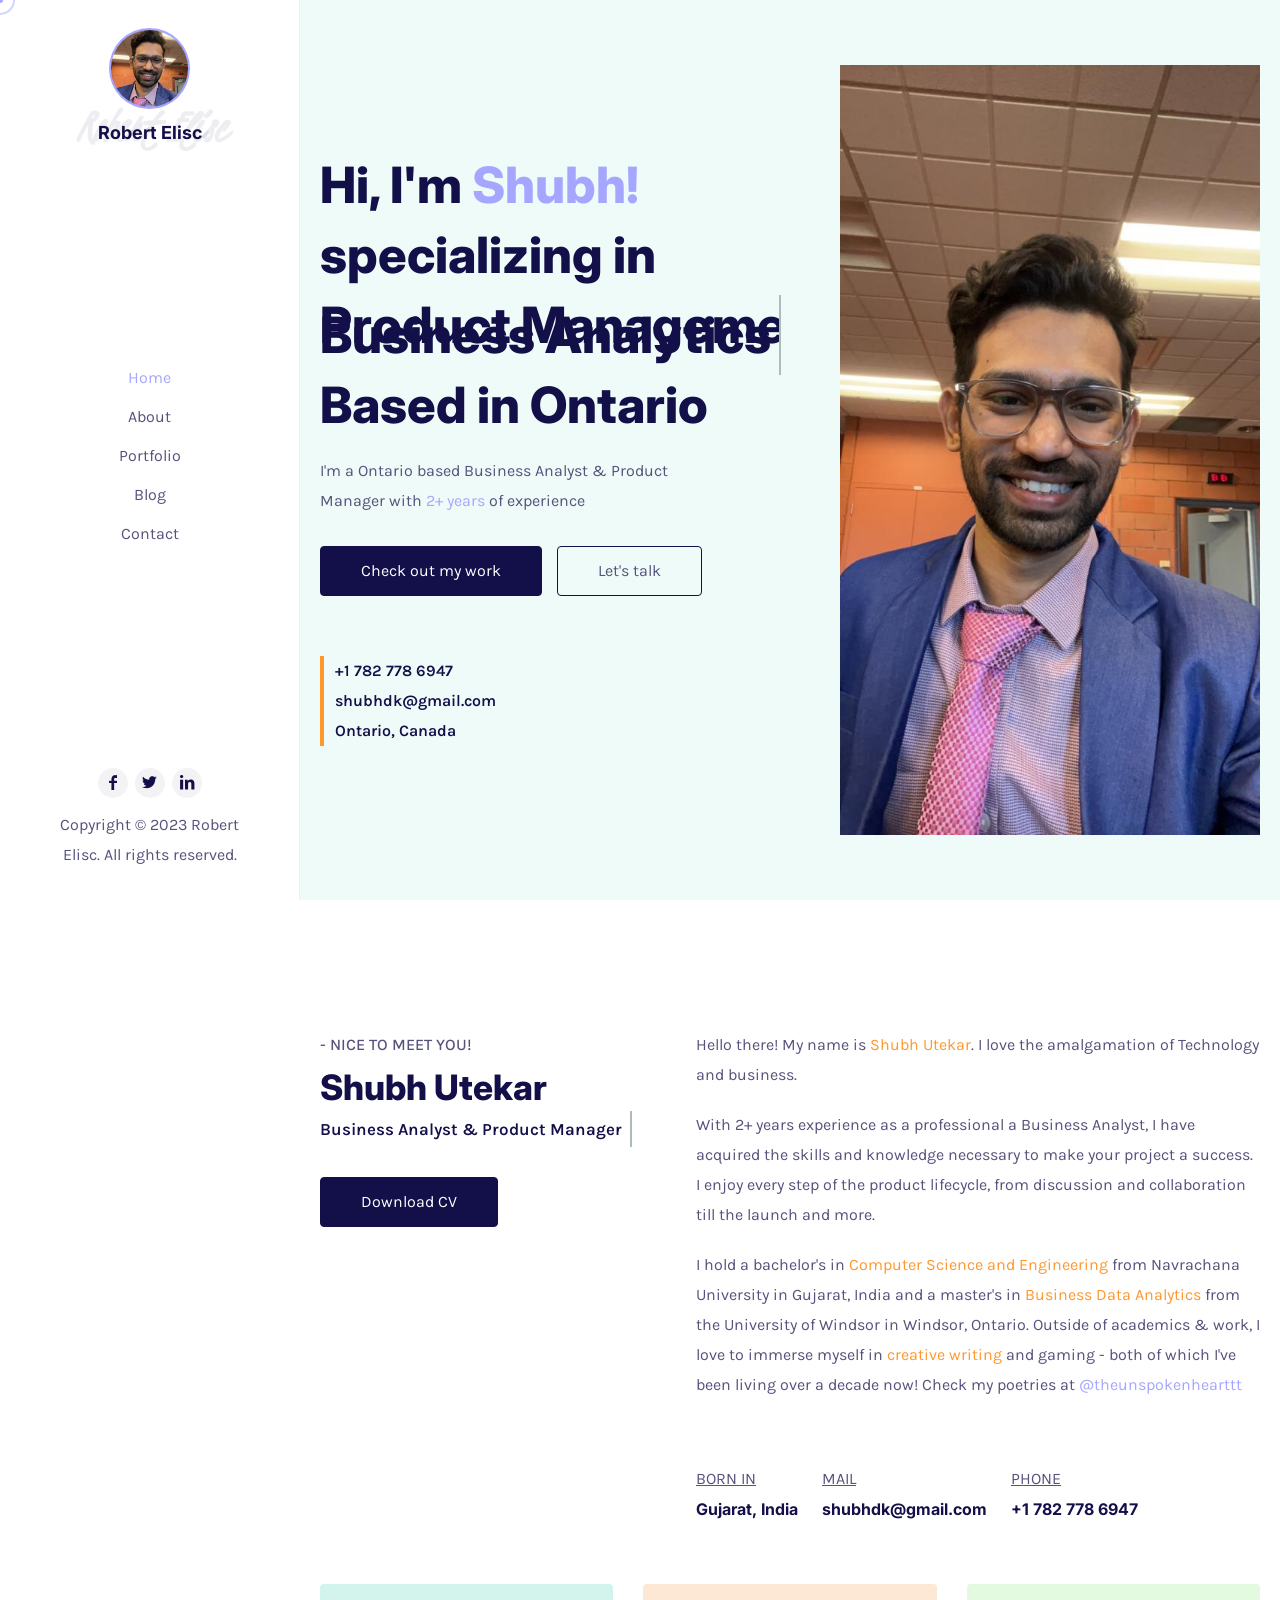
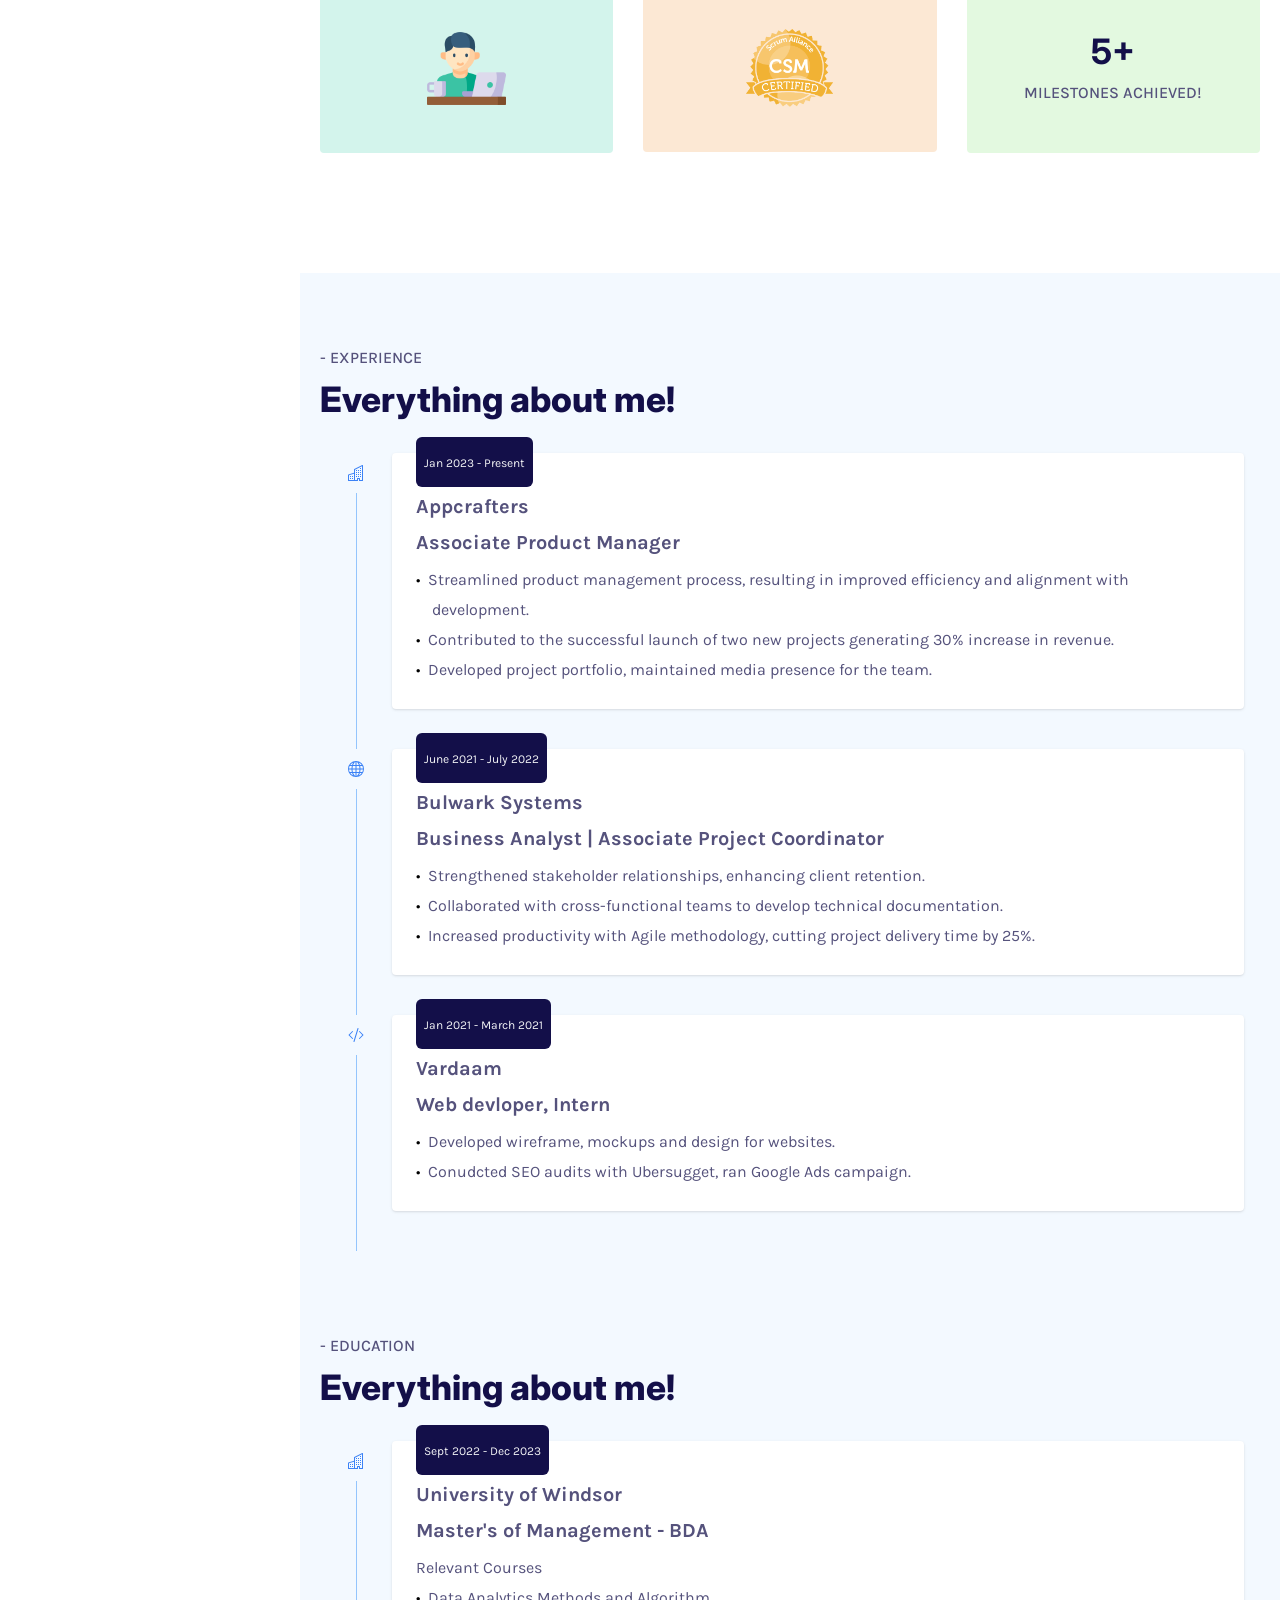
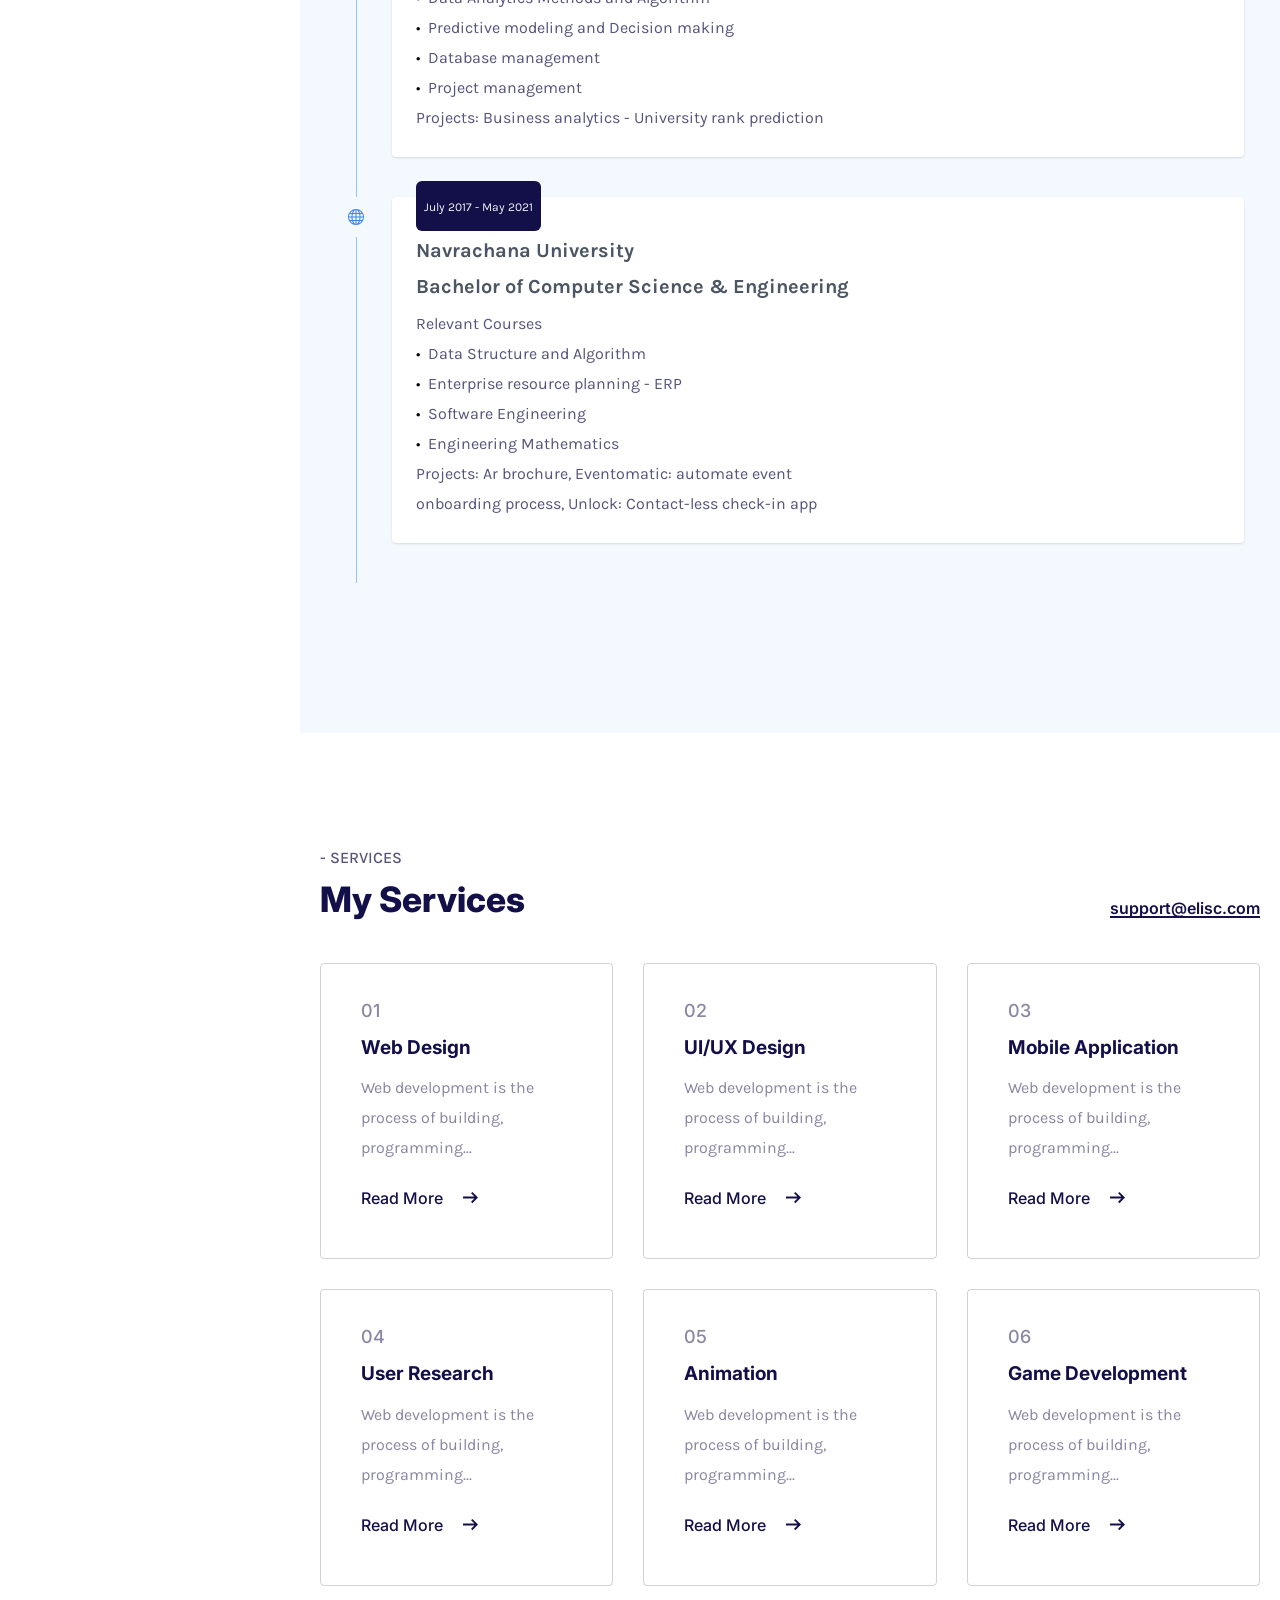
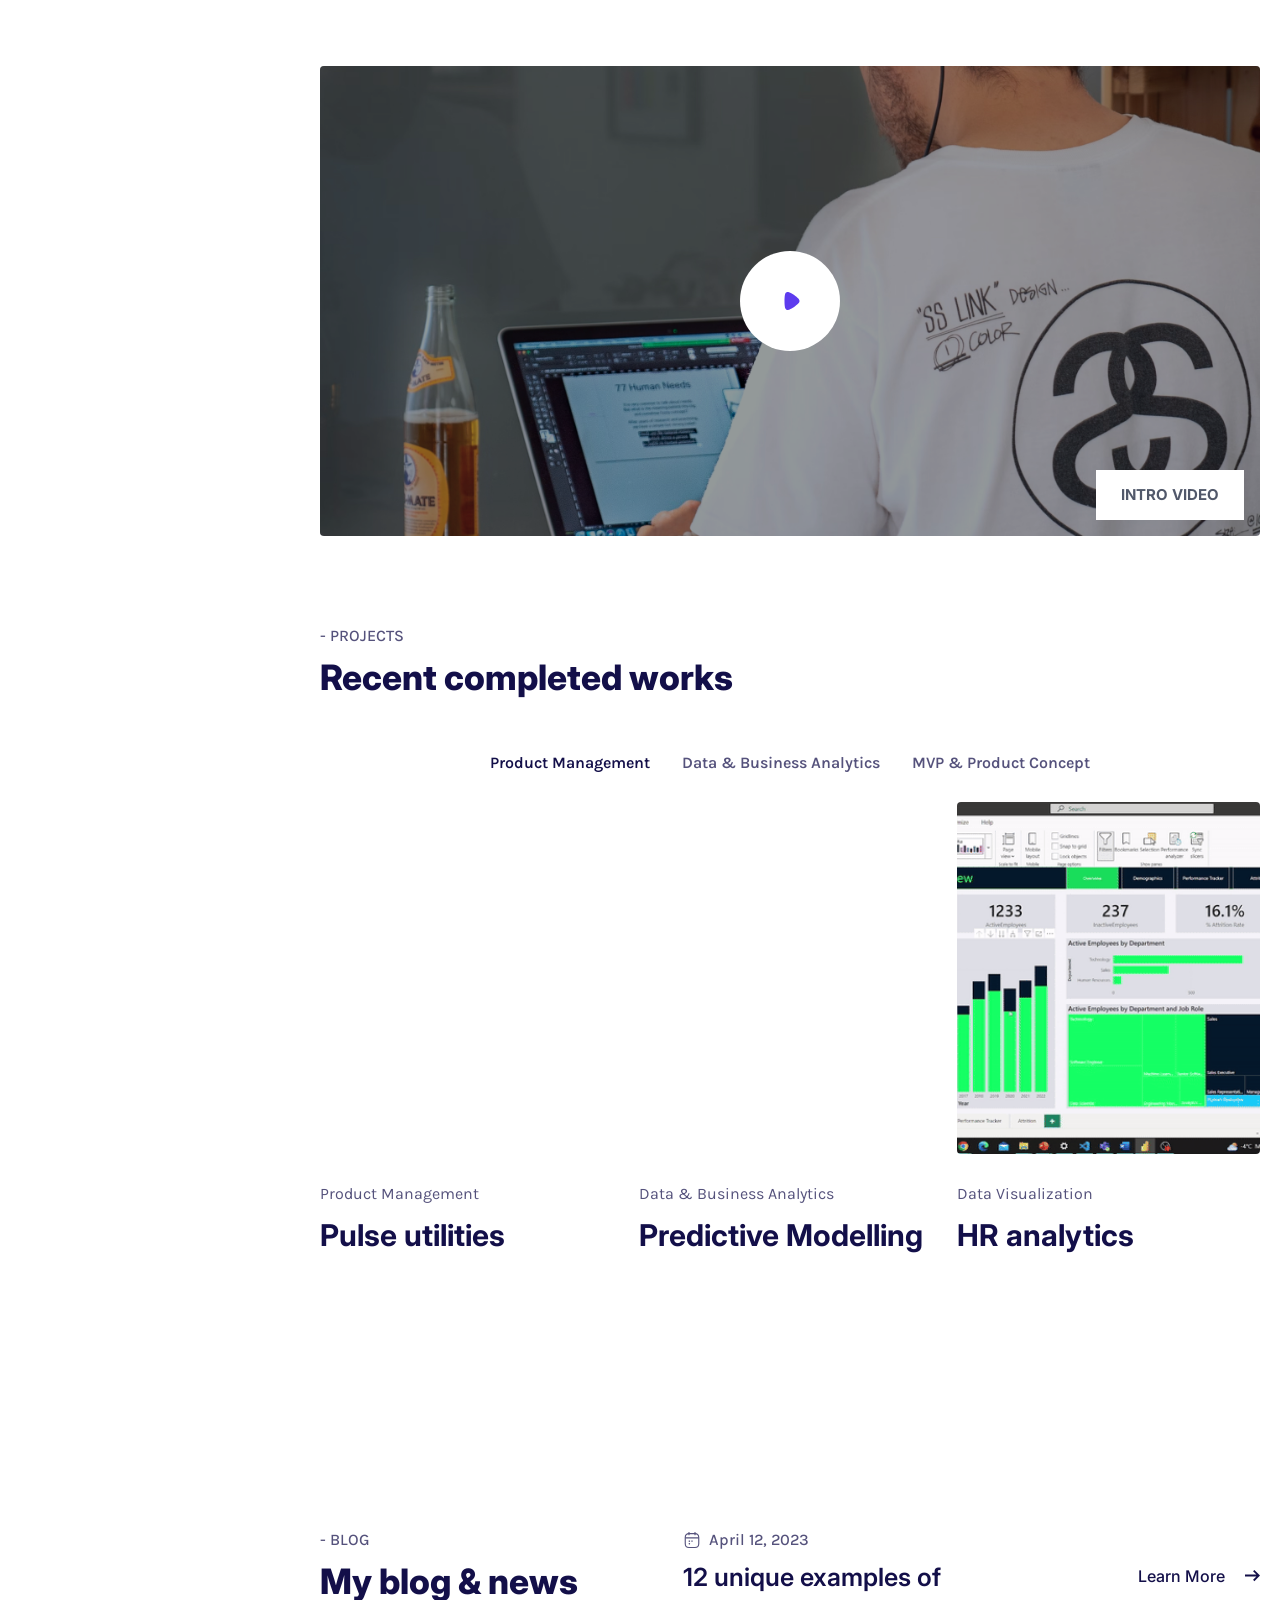
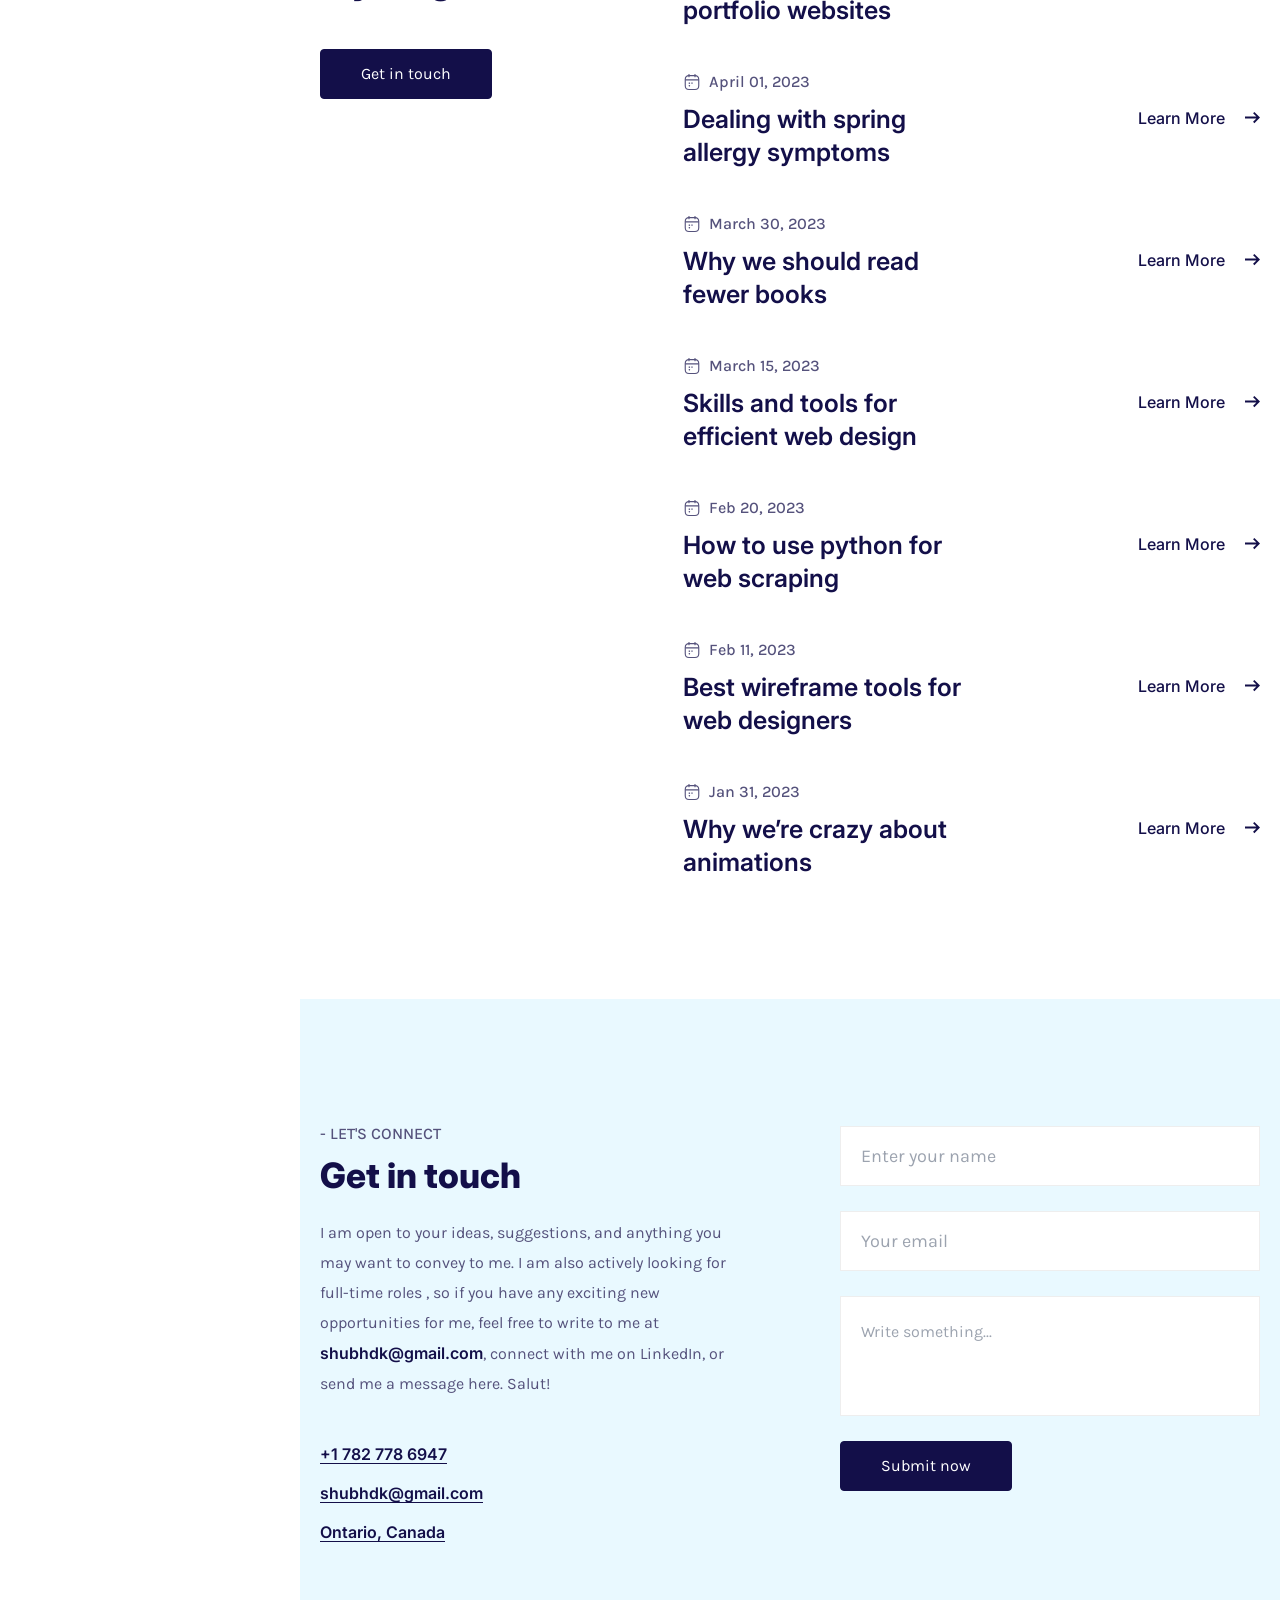
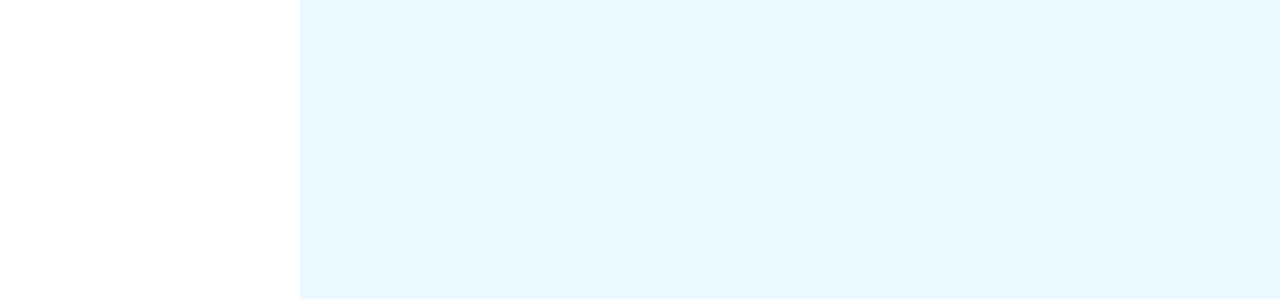
==== commit d7f10074: "chore: change files" ====
--- a/index.html
+++ b/index.html
@@ -73,7 +73,7 @@
                                 <li class="mb-[7px]"><a class="text-dark-color" href="#about">About</a></li>
                                 <!-- <li class="mb-[7px]"><a class="text-dark-color" href="#service">Services</a></li> -->
                                 <li class="mb-[7px]"><a class="text-dark-color" href="#portfolio">Portfolio</a></li>
-                                <!-- <li class="mb-[7px]"><a class="text-dark-color" href="#news">Blog</a></li> -->
+                                <li class="mb-[7px]"><a class="text-dark-color" href="#news">Blog</a></li>
                                 <li class="mb-[7px]"><a class="text-dark-color" href="#contact">Contact</a></li>
 							</ul>
 						</div>
@@ -85,7 +85,7 @@
                                 <li class="inline-block"><a class="text-[#333]" href="#"><img class="svg" src="assets/img/svg/social/tik-tok.svg" alt="" /></a></li>	</ul>
 						</div>
 						<div class="copyright w-full float-left">
-							<p class="text-dark-color">Copyright &copy; 2024</p>
+							<p class="text-dark-color">Copyright &copy; 2023</p>
 						</div>
 					</div>
 				</div>
@@ -102,7 +102,7 @@
 							<div class="main absolute inset-0 bg-no-repeat bg-cover bg-center rounded-full" data-img-url="assets/img/about/profile_pic.jpeg"></div>
 						</div>
 						<div class="name w-full float-left mt-[-19px]">
-							<h3><span>Shubh Utekar<span class="back">Shubh Utekar</span></span></h3>
+							<h3><span>Robert Elisc<span class="back">Robert Elisc</span></span></h3>
 						</div>
 					</div>
 					<div class="menu scrollable w-full float-left">
@@ -111,20 +111,20 @@
 							<li class="mb-[15px]"><a href="#about">About</a></li>
 							<!-- <li class="mb-[15px]"><a href="#service">Services</a></li> -->
 							<li class="mb-[15px]"><a href="#portfolio">Portfolio</a></li>
-							<!-- <li class="mb-[15px]"><a href="#news">Blog</a></li> -->
+							<li class="mb-[15px]"><a href="#news">Blog</a></li>
 							<li><a href="#contact">Contact</a></li>
 						</ul>
 					</div>
 					<div class="copyright absolute bottom-[50px]">
 						<div class="social w-full float-left mb-[7px]">
 							<ul>
-								<li class="mr-[3px] inline-block"><a class="w-[40px] h-[40px] inline-block relative rounded-full text-dark-color" href="https://github.com/shubh565" target="_blank"><i><img class="svg absolute top-1/2 left-1/2 translate-x-[-50%] translate-y-[-50%]" src="assets/img/platforms/github.png" alt="" /></i></a></li>
-								<li class="mr-[3px] inline-block"><a class="w-[40px] h-[40px] inline-block relative rounded-full text-dark-color" href="https://www.linkedin.com/in/shubh-utekar/" target="_blank"><i><img class="svg absolute top-1/2 left-1/2 translate-x-[-50%] translate-y-[-50%]" src="assets/img/platforms/linkedin.png" alt="" /></i></a></li>
-								<li class="mr-[3px] inline-block"><a class="w-[40px] h-[40px] inline-block relative rounded-full text-dark-color" href="https://www.instagram.com/theunspokenhearttt?utm_source=ig_web_button_share_sheet&igsh=ZDNlZDc0MzIxNw==" target="_blank"><i><img class="svg absolute top-1/2 left-1/2 translate-x-[-50%] translate-y-[-50%]" src="assets/img/platforms/instagram.png" alt="" /></i></a></li>
-								</ul>
+								<li class="mr-[3px] inline-block"><a class="w-[40px] h-[40px] inline-block relative rounded-full text-dark-color" href="#"><i class="icon-facebook-1 absolute top-1/2 left-1/2 translate-x-[-50%] translate-y-[-50%] text-[16px]"></i></a></li>
+								<li class="mr-[3px] inline-block"><a class="w-[40px] h-[40px] inline-block relative rounded-full text-dark-color" href="#"><i class="icon-twitter-1 absolute top-1/2 left-1/2 translate-x-[-50%] translate-y-[-50%] text-[16px]"></i></a></li>
+								<li class="inline-block"><a class="w-[40px] h-[40px] inline-block relative rounded-full text-dark-color" href="#"><i class="icon-linkedin-1 absolute top-1/2 left-1/2 translate-x-[-50%] translate-y-[-50%] text-[16px]"></i></a></li>
+							</ul>
 						</div>
 						<div class="text py-0 px-[50px]">
-							<p>Copyright © 2024 Shubh Utekar. All rights reserved.</p>
+							<p>Copyright © 2023 Robert Elisc. All rights reserved.</p>
 						</div>
 					</div>
 				</div>
@@ -213,7 +213,7 @@
 									<div class="text w-full float-left mb-[44px]">
 										<p class="mb-[30px]">Hello there! My name is <span class="text-yellow-color">Shubh Utekar</span>. I love the amalgamation of Technology and business.</p>
 										<p>With 2+ years experience as a professional a Business Analyst, I have acquired the skills and knowledge necessary to make your project a success. I enjoy every step of the product lifecycle, from discussion and collaboration till the launch and more.</p>
-										<p>I hold a bachelor's in <span class="text-yellow-color">Computer Science and Engineering</span> from Navrachana University in Gujarat, India and a master's in <span class="text-yellow-color">Business Data Analytics</span> from the University of Windsor in Windsor, Ontario. Outside of academics & work, I love to immerse myself in  <span class="text-yellow-color">creative writing</span> and gaming - both of which I've been living over a decade now! Check my poetries at <a href="https://www.instagram.com/theunspokenhearttt?utm_source=ig_web_button_share_sheet&igsh=ZDNlZDc0MzIxNw==" class="text-blue-color" target="_blank">@theunspokenhearttt !</a></p>
+										<p>I hold a bachelor's in <span class="text-yellow-color">Computer Science and Engineering</span> from Navrachana University in Gujarat, India and a master's in <span class="text-yellow-color">Business Data Analytics</span> from the University of Windsor in Windsor, Ontario. Outside of academics & work, I love to immerse myself in  <span class="text-yellow-color">creative writing</span> and gaming - both of which I've been living over a decade now! Check my poetries at <a href="https://www.instagram.com/theunspokenhearttt?utm_source=ig_web_button_share_sheet&igsh=ZDNlZDc0MzIxNw==" class="text-blue-color" target="_blank">@theunspokenhearttt</a></p>
 									</div>
 									<div class="info w-full float-left">
 										<ul>
@@ -242,13 +242,13 @@
 									<li class="mb-[30px] float-left w-1/3 pl-[30px] transition_link">
 										<a href="#portfolio">
 											<div class="list_inner w-full float-left relative text-center py-[60px] px-[20px] rounded-[4px] overflow-hidden bg-[#D3F4EC]">
-											<span><center><img src="assets/img/platforms/freelancer.png" width="88"/></center></span>
+											<span><center><img src="assets/img/platforms/freelancer.png" width="79"/></center></span>
 										</div>
 										</a>
 									</li>
 									<li class="mb-[30px] float-left w-1/3 pl-[30px]">
-										<div class="list_inner w-full float-left relative text-center py-[60px] px-[20px] rounded-[4px] overflow-hidden bg-[#FCE8D4]">
-											<span><center><img src="assets/img/about/csm.webp" width="97"/></center></span>
+										<div class="list_inner w-full float-left relative text-center rounded-[4px] overflow-hidden bg-[#FCE8D4]">
+											<span><center><img src="assets/img/about/csm.webp" width="87"/></center></span>
 										</div>
 									</li>
 									<li class="mb-[30px] float-left w-1/3 pl-[30px]">
@@ -266,7 +266,6 @@
 									<span class="w-full float-left font-medium uppercase inline-block mb-[12px]">- Experience</span>
 									<h3 class="text-[40px] font-extrabold">Everything about me!</h3>
 								</div>
-								<br>
 								<br>
 								<section class="items-center py-16">
 									<div class="justify-center max-w-6xl px-4 py-4 mx-auto lg:py-8 md:px-6">
@@ -400,13 +399,12 @@
 									</section>
 							</div> 
 						</div>
-						<div class="elisc_tm_experience w-full float-left bg-[#F3F9FF] pb-[10px] px-0">
+						<div class="elisc_tm_experience w-full float-left bg-[#F3F9FF] pb-[70px] px-0">
 							<div class="tm_content w-full max-w-[1250px] h-auto clear-both my-0 mx-auto py-0 px-[20px]">
 								<div class="elisc_tm_title w-full float-left">
 									<span class="w-full float-left font-medium uppercase inline-block mb-[12px]">- Education</span>
 									<h3 class="text-[40px] font-extrabold">Everything about me!</h3>
 								</div>
-								<br>
 								<br>
 								<section class="items-center py-16">
 									<div class="justify-center max-w-6xl px-4 py-4 mx-auto lg:py-8 md:px-6">
@@ -516,7 +514,7 @@
 				<!-- /ABOUT -->
 				
 				<!-- SERVICES -->
-				<!-- <div class="elisc_tm_section" id="service">
+				<div class="elisc_tm_section" id="service">
 					<div class="elisc_tm_services w-full float-left pt-[110px]">
 						<div class="tm_content w-full max-w-[1250px] h-auto clear-both my-0 mx-auto py-0 px-[20px]">
 							<div class="elisc_tm_service_title w-full float-left flex justify-between items-end">
@@ -545,7 +543,7 @@
 											</div>
 											<a class="elisc_tm_full_link absolute inset-0 z-[5]" href="#"></a>
 
-											
+											<!-- Modalbox Info Start -->
 											<div class="hidden_details">
 												<div class="descriptions">
 													<p>Elisc is a leading web design agency with an award-winning design team that creates innovative, effective websites that capture your brand, improve your conversion rates, and maximize your revenue to help grow your business and achieve your goals.</p>
@@ -553,7 +551,7 @@
 													<p>That’s why more companies are not only reevaluating their website’s design but also partnering with Elisc, the web design agency that’s driven more than $2.4 billion in revenue for its clients. With over 50 web design awards under our belt, we're confident we can design a custom website that drives sales for your unique business.</p>
 												</div>
 											</div>
-										
+											<!-- /Modalbox Info Start -->
 
 										</div>
 									</li>
@@ -574,7 +572,7 @@
 											</div>
 											<a class="elisc_tm_full_link absolute inset-0 z-[5]" href="#"></a>
 
-											
+											<!-- Modalbox Info Start -->
 											<div class="hidden_details">
 												<div class="descriptions">
 													<p>Elisc is a leading web design agency with an award-winning design team that creates innovative, effective websites that capture your brand, improve your conversion rates, and maximize your revenue to help grow your business and achieve your goals.</p>
@@ -582,7 +580,7 @@
 													<p>That’s why more companies are not only reevaluating their website’s design but also partnering with Elisc, the web design agency that’s driven more than $2.4 billion in revenue for its clients. With over 50 web design awards under our belt, we're confident we can design a custom website that drives sales for your unique business.</p>
 												</div>
 											</div>
-											
+											<!-- /Modalbox Info Start -->
 
 										</div>
 									</li>
@@ -603,7 +601,7 @@
 											</div>
 											<a class="elisc_tm_full_link absolute inset-0 z-[5]" href="#"></a>
 
-											
+											<!-- Modalbox Info Start -->
 											<div class="hidden_details">
 												<div class="descriptions">
 													<p>Elisc is a leading web design agency with an award-winning design team that creates innovative, effective websites that capture your brand, improve your conversion rates, and maximize your revenue to help grow your business and achieve your goals.</p>
@@ -611,7 +609,7 @@
 													<p>That’s why more companies are not only reevaluating their website’s design but also partnering with Elisc, the web design agency that’s driven more than $2.4 billion in revenue for its clients. With over 50 web design awards under our belt, we're confident we can design a custom website that drives sales for your unique business.</p>
 												</div>
 											</div>
-											
+											<!-- /Modalbox Info Start -->
 
 										</div>
 									</li>
@@ -632,7 +630,7 @@
 											</div>
 											<a class="elisc_tm_full_link absolute inset-0 z-[5]" href="#"></a>
 
-											
+											<!-- Modalbox Info Start -->
 											<div class="hidden_details">
 												<div class="descriptions">
 													<p>Elisc is a leading web design agency with an award-winning design team that creates innovative, effective websites that capture your brand, improve your conversion rates, and maximize your revenue to help grow your business and achieve your goals.</p>
@@ -640,7 +638,7 @@
 													<p>That’s why more companies are not only reevaluating their website’s design but also partnering with Elisc, the web design agency that’s driven more than $2.4 billion in revenue for its clients. With over 50 web design awards under our belt, we're confident we can design a custom website that drives sales for your unique business.</p>
 												</div>
 											</div>
-											
+											<!-- /Modalbox Info Start -->
 
 										</div>
 									</li>
@@ -661,7 +659,7 @@
 											</div>
 											<a class="elisc_tm_full_link absolute inset-0 z-[5]" href="#"></a>
 
-										
+											<!-- Modalbox Info Start -->
 											<div class="hidden_details">
 												<div class="descriptions">
 													<p>Elisc is a leading web design agency with an award-winning design team that creates innovative, effective websites that capture your brand, improve your conversion rates, and maximize your revenue to help grow your business and achieve your goals.</p>
@@ -669,7 +667,7 @@
 													<p>That’s why more companies are not only reevaluating their website’s design but also partnering with Elisc, the web design agency that’s driven more than $2.4 billion in revenue for its clients. With over 50 web design awards under our belt, we're confident we can design a custom website that drives sales for your unique business.</p>
 												</div>
 											</div>
-											
+											<!-- /Modalbox Info Start -->
 
 										</div>
 									</li>
@@ -690,7 +688,7 @@
 											</div>
 											<a class="elisc_tm_full_link absolute inset-0 z-[5]" href="#"></a>
 
-											
+											<!-- Modalbox Info Start -->
 											<div class="hidden_details">
 												<div class="descriptions">
 													<p>Elisc is a leading web design agency with an award-winning design team that creates innovative, effective websites that capture your brand, improve your conversion rates, and maximize your revenue to help grow your business and achieve your goals.</p>
@@ -698,7 +696,7 @@
 													<p>That’s why more companies are not only reevaluating their website’s design but also partnering with Elisc, the web design agency that’s driven more than $2.4 billion in revenue for its clients. With over 50 web design awards under our belt, we're confident we can design a custom website that drives sales for your unique business.</p>
 												</div>
 											</div>
-											
+											<!-- /Modalbox Info Start -->
 
 										</div>
 									</li>
@@ -716,12 +714,12 @@
 							</div>
 						</div>
 					</div>
-				</div> -->
+				</div>
 				<!-- /SERVICES -->
-				 
+				
 				<!-- PORTFOLIO -->
 				<div class="elisc_tm_section" id="portfolio">
-					<div class="elisc_tm_portfolio w-full float-left pt-[20px]">
+					<div class="elisc_tm_portfolio w-full float-left pt-[120px]">
 						<div class="tm_content w-full max-w-[1250px] h-auto clear-both my-0 mx-auto py-0 px-[20px]">
 							<div class="elisc_tm_portfolio_title w-full float-left flex items-end justify-between">
 								<div class="elisc_tm_title w-auto float-left">
@@ -731,19 +729,18 @@
 							</div>
 							<div class="portfolio-list w-full float-left mt-[40px] mb-[120px]">
 								<ul class="list-reset flex border-b mb-4 justify-center">
-									
 									<li class="p-0">
-									  <a class="tab-button js_tap_btn bg-white inline-block py-2 px-4 text-[#130F49] font-semibold active" data-tab_id="tabs0" href="javascript:void(0)">Product Management</a>
+									  <a class="js_tap_btn bg-white inline-block py-2 px-4 text-[#130F49] font-semibold active" data-tab_id="tabs1" href="javascript:void(0)">Product Management</a>
 									</li>
 									<li class="p-0">
-									  <a class="tab-button js_tap_btn bg-white text-grey-400 inline-block py-2 px-4 hover:text-blue-950 font-semibold" data-tab_id="tabs1" href="javascript:void(0)">Data & Business Analytics</a>
+									  <a class="js_tap_btn bg-white text-grey-400 inline-block py-2 px-4 hover:text-blue-950 font-semibold" data-tab_id="tabs2" href="javascript:void(0)">Data & Business Analytics</a>
 									</li>
 									<li class="p-0">
-									  <a class="tab-button js_tap_btn bg-white text-grey-400 inline-block py-2 px-4 hover:text-blue-950 font-semibold" data-tab_id="tabs2" href="javascript:void(0)">MVP & Product Concept</a>
+									  <a class="js_tap_btn bg-white text-grey-400 inline-block py-2 px-4 hover:text-blue-950 font-semibold" data-tab_id="tabs3" href="javascript:void(0)">MVP & Product Concept</a>
 									</li>
 								  </ul>
 								<div class="content mb-[65px]">
-									<ul class="grid grid-cols-3 gap-4 js_tab_view transition-opacity ease-in-out duration-400" id="tabs0">
+									<ul class="grid grid-cols-3 gap-4 js_tab_view transition-opacity ease-in-out duration-400" id="tabs1">
 										<li>
 											<div class="list_inner">
 												<div class="image relative rounded-[4px] mb-[25px]">
@@ -799,10 +796,7 @@
 																	<span>Flutter, Frappe, PayStack, ThingsBoard </span>
 																</li>
 																<li>
-																	<div class="elisc_tm_button transition_link">
-										<!-- Paste CV link in below href -->
-										<a href="https://www.notion.so/Product-Strategy-and-Breakdown-Structure-Pulse-Utilities-4768ebd3e4dd4b02a8d4828e517b9fe8?pvs=4" download="testing">Know more</a>
-										</div>
+																	<a href="#" target="_blank"><span class="first">Know more</span></a>
 																</li>
 															</ul>
 														</div>
@@ -852,9 +846,6 @@
 											<!-- /Modalbox Info Start -->
 											
 										</li>
-									</ul>
-								
-									<ul class="grid grid-cols-3 gap-4 js_tab_view transition-opacity ease-in-out duration-400 hidden" id="tabs1">
 										<li>
 											<div class="list_inner">
 												<div class="image relative rounded-[4px] mb-[25px]">
@@ -892,10 +883,7 @@
 																	<span>Predictive modelling, ETL, BA, Feature engineering</span>
 																</li>
 																<li>
-																	<div class="elisc_tm_button transition_link">
-										<!-- Paste CV link in below href -->
-										<a href="https://github.com/shubh565/predictive-modelling" download="testing">Know more</a>
-									</div>
+																	<a href="#" target="_blank"><span class="first">Know more</span></a>
 																</li>
 															</ul>
 														</div>
@@ -967,10 +955,7 @@
 																	<span>Data visualization, Power Query, Dax functions </span>
 																</li>
 																<li>
-																	<div class="elisc_tm_button transition_link">
-										<!-- Paste CV link in below href -->
-										<a href="https://cdn.pixabay.com/photo/2015/04/19/08/32/marguerite-729510_640.jpg" download="testing">Know more</a>
-									</div>
+																	<a href="#" target="_blank"><span class="first">Know more</span></a>
 																</li>
 															</ul>
 														</div>
@@ -1014,6 +999,8 @@
 											<!-- /Modalbox Info Start -->
 											
 										</li>
+									</ul>
+									<ul class="grid grid-cols-3 gap-4 js_tab_view transition-opacity ease-in-out duration-400 hidden" id="tabs2">
 										<li>
 											<div class="list_inner">
 												<div class="image relative rounded-[4px] overflow-hidden mb-[25px]">
@@ -1050,10 +1037,7 @@
 																	<span>Excel, Pivot table, Power Query</span>
 																</li>
 																<li> 
-																	<div class="elisc_tm_button transition_link">
-										<!-- Paste CV link in below href -->
-										<a href="https://cdn.pixabay.com/photo/2015/04/19/08/32/marguerite-729510_640.jpg" download="testing">Know more</a>
-									</div>
+																	<a href="#" target="_blank"><span class="first">Know more</span></a>
 																</li>
 															</ul>
 														</div>
@@ -1091,8 +1075,6 @@
 											<!-- /Modalbox Info Start -->
 											
 										</li>
-									</ul>
-									<ul class="grid grid-cols-3 gap-4 js_tab_view transition-opacity ease-in-out duration-400 hidden" id="tabs2">
 										<li>
 											<div class="list_inner">
 												<div class="image relative rounded-[4px] overflow-hidden mb-[25px]">
@@ -1132,10 +1114,7 @@
 																	<span>3D modelling, animation, App development</span>
 																</li>
 																<li>
-																	<div class="elisc_tm_button transition_link">
-										<!-- Paste CV link in below href -->
-										<a href="https://drive.google.com/drive/u/3/folders/1c17EWTJicEUQxoJqn22cI9jFMleQ58jx" download="testing">Know more</a>
-									</div>
+																	<a href="#" target="_blank"><span class="first">Know more</span></a>
 																</li>
 															</ul>
 														</div>
@@ -1173,6 +1152,8 @@
 											<!-- /Modalbox Info Start -->
 											
 										</li>
+									</ul>
+									<ul class="grid grid-cols-3 gap-4 js_tab_view transition-opacity ease-in-out duration-400 hidden" id="tabs3">
 										<li>
 											<div class="list_inner">
 												<div class="image relative rounded-[4px] overflow-hidden mb-[25px]">
@@ -1219,10 +1200,7 @@
 																	<span>Wireframing, Prototype, Feature and User persona mapping</span>
 																</li>
 																<li>
-																	<div class="elisc_tm_button transition_link">
-										<!-- Paste CV link in below href -->
-										<a href="https://appcrafters.dev/flutter_projects/unlock/" download="testing">Know more</a>
-									</div>
+																	<a href="#" target="_blank"><span class="first">Know more</span></a>
 																</li>
 															</ul>
 														</div>
@@ -1398,7 +1376,7 @@
 				<!-- /PORTFOLIO -->
 				
 				<!-- NEWS -->
-				<!-- <div class="elisc_tm_section" id="news">
+				<div class="elisc_tm_section" id="news">
 					<div class="elisc_tm_news fn_w_sminiboxes w-full float-left py-[120px] px-0">
 						<div class="tm_content w-full max-w-[1250px] h-auto clear-both my-0 mx-auto py-0 px-[20px]"> 
 							<div class="wrapper w-full flex justify-between">
@@ -1432,7 +1410,7 @@
 															<a class="line_effect" href="#">Learn More<span class="inline-block"><img class="svg" src="assets/img/svg/rightArrow.svg" alt="" /></span></a>
 														</div>
 
-												
+														<!-- Modalbox Info Start -->
 														<div class="news_hidden_details">
 															<div class="news_popup_informations">
 																<div class="text">
@@ -1442,7 +1420,7 @@
 																</div>
 															</div>
 														</div>
-												
+														<!-- /Modalbox Info End -->
 
 													</div>
 												</li>
@@ -1461,7 +1439,7 @@
 															<a class="line_effect" href="#">Learn More<span class="inline-block"><img class="svg" src="assets/img/svg/rightArrow.svg" alt="" /></span></a>
 														</div>
 
-												
+														<!-- Modalbox Info Start -->
 														<div class="news_hidden_details">
 															<div class="news_popup_informations">
 																<div class="text">
@@ -1471,7 +1449,8 @@
 																</div>
 															</div>
 														</div>
-														
+														<!-- /Modalbox Info End -->
+
 													</div>
 												</li>
 												<li class="mb-[40px] w-full float-left">
@@ -1489,7 +1468,7 @@
 															<a class="line_effect" href="#">Learn More<span class="inline-block"><img class="svg" src="assets/img/svg/rightArrow.svg" alt="" /></span></a>
 														</div>
 
-													
+														<!-- Modalbox Info Start -->
 														<div class="news_hidden_details">
 															<div class="news_popup_informations">
 																<div class="text">
@@ -1499,7 +1478,7 @@
 																</div>
 															</div>
 														</div>
-												
+														<!-- /Modalbox Info End -->
 
 													</div>
 												</li>
@@ -1518,7 +1497,7 @@
 															<a class="line_effect" href="#">Learn More<span class="inline-block"><img class="svg" src="assets/img/svg/rightArrow.svg" alt="" /></span></a>
 														</div>
 
-													
+														<!-- Modalbox Info Start -->
 														<div class="news_hidden_details">
 															<div class="news_popup_informations">
 																<div class="text">
@@ -1528,7 +1507,7 @@
 																</div>
 															</div>
 														</div>
-													
+														<!-- /Modalbox Info End -->
 
 													</div>
 												</li>
@@ -1547,7 +1526,7 @@
 															<a class="line_effect" href="#">Learn More<span class="inline-block"><img class="svg" src="assets/img/svg/rightArrow.svg" alt="" /></span></a>
 														</div>
 
-													
+														<!-- Modalbox Info Start -->
 														<div class="news_hidden_details">
 															<div class="news_popup_informations">
 																<div class="text">
@@ -1557,7 +1536,7 @@
 																</div>
 															</div>
 														</div>
-														
+														<!-- /Modalbox Info End -->
 
 													</div>
 												</li>
@@ -1576,7 +1555,7 @@
 															<a class="line_effect" href="#">Learn More<span class="inline-block"><img class="svg" src="assets/img/svg/rightArrow.svg" alt="" /></span></a>
 														</div>
 
-													
+														<!-- Modalbox Info Start -->
 														<div class="news_hidden_details">
 															<div class="news_popup_informations">
 																<div class="text">
@@ -1586,7 +1565,7 @@
 																</div>
 															</div>
 														</div>
-														
+														<!-- /Modalbox Info End -->
 
 													</div>
 												</li>
@@ -1605,6 +1584,7 @@
 															<a class="line_effect" href="#">Learn More<span class="inline-block"><img class="svg" src="assets/img/svg/rightArrow.svg" alt="" /></span></a>
 														</div>
 
+														<!-- Modalbox Info Start -->
 														<div class="news_hidden_details">
 															<div class="news_popup_informations">
 																<div class="text">
@@ -1614,7 +1594,7 @@
 																</div>
 															</div>
 														</div>
-														
+														<!-- /Modalbox Info End -->
 
 													</div>
 												</li>
@@ -1625,12 +1605,12 @@
 							</div>
 						</div>
 					</div>
-				</div> -->
+				</div>
 				<!-- /NEWS -->
 				
 				<!-- CONTACT -->
 				<div class="elisc_tm_section" id="contact">
-					<div class="elisc_tm_contact w-full min-h-[100vh] float-left bg-[#E9F9FF] pt-[70px]">
+					<div class="elisc_tm_contact w-full min-h-[100vh] float-left bg-[#E9F9FF] pt-[120px]">
 						<div class="tm_content w-full max-w-[1250px] h-auto clear-both my-0 mx-auto py-0 px-[20px]">
 							<div class="wrapper w-full float-left flex">
 								<div class="left w-1/2 pr-[50px]">
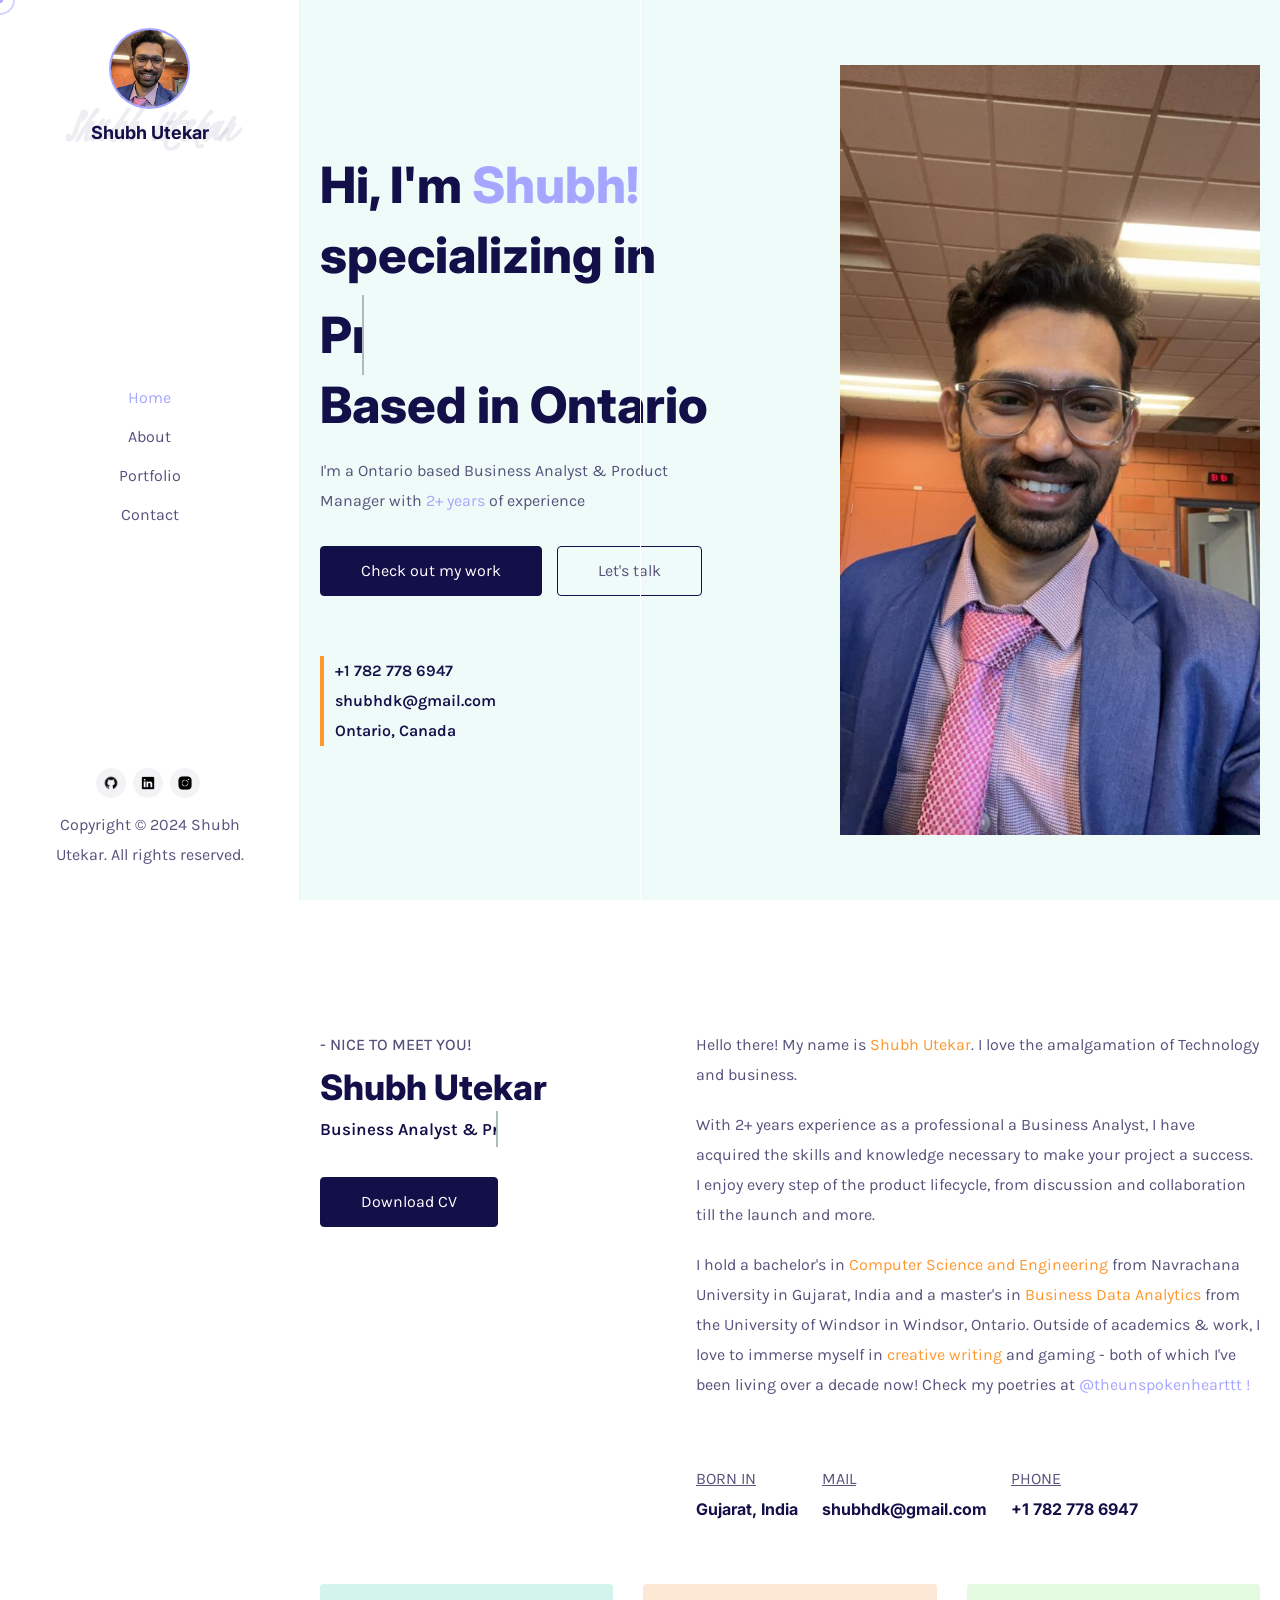
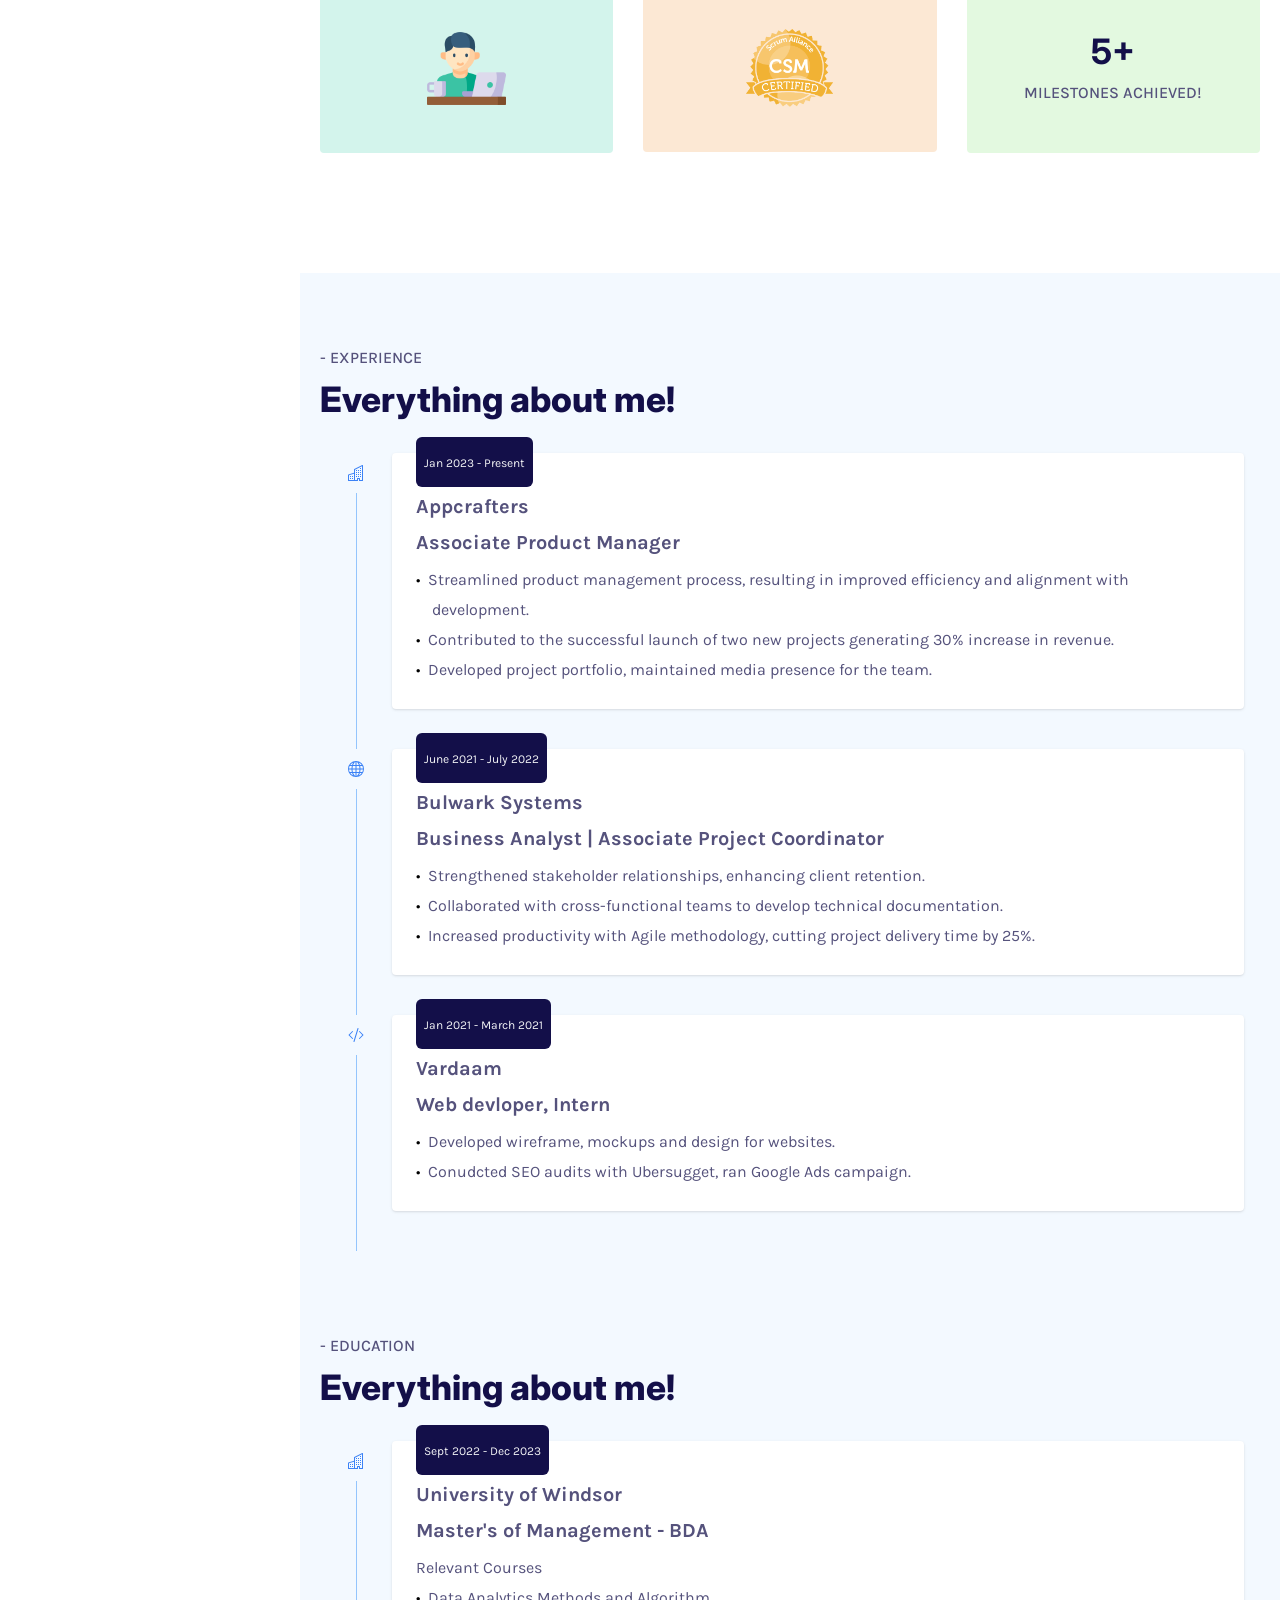
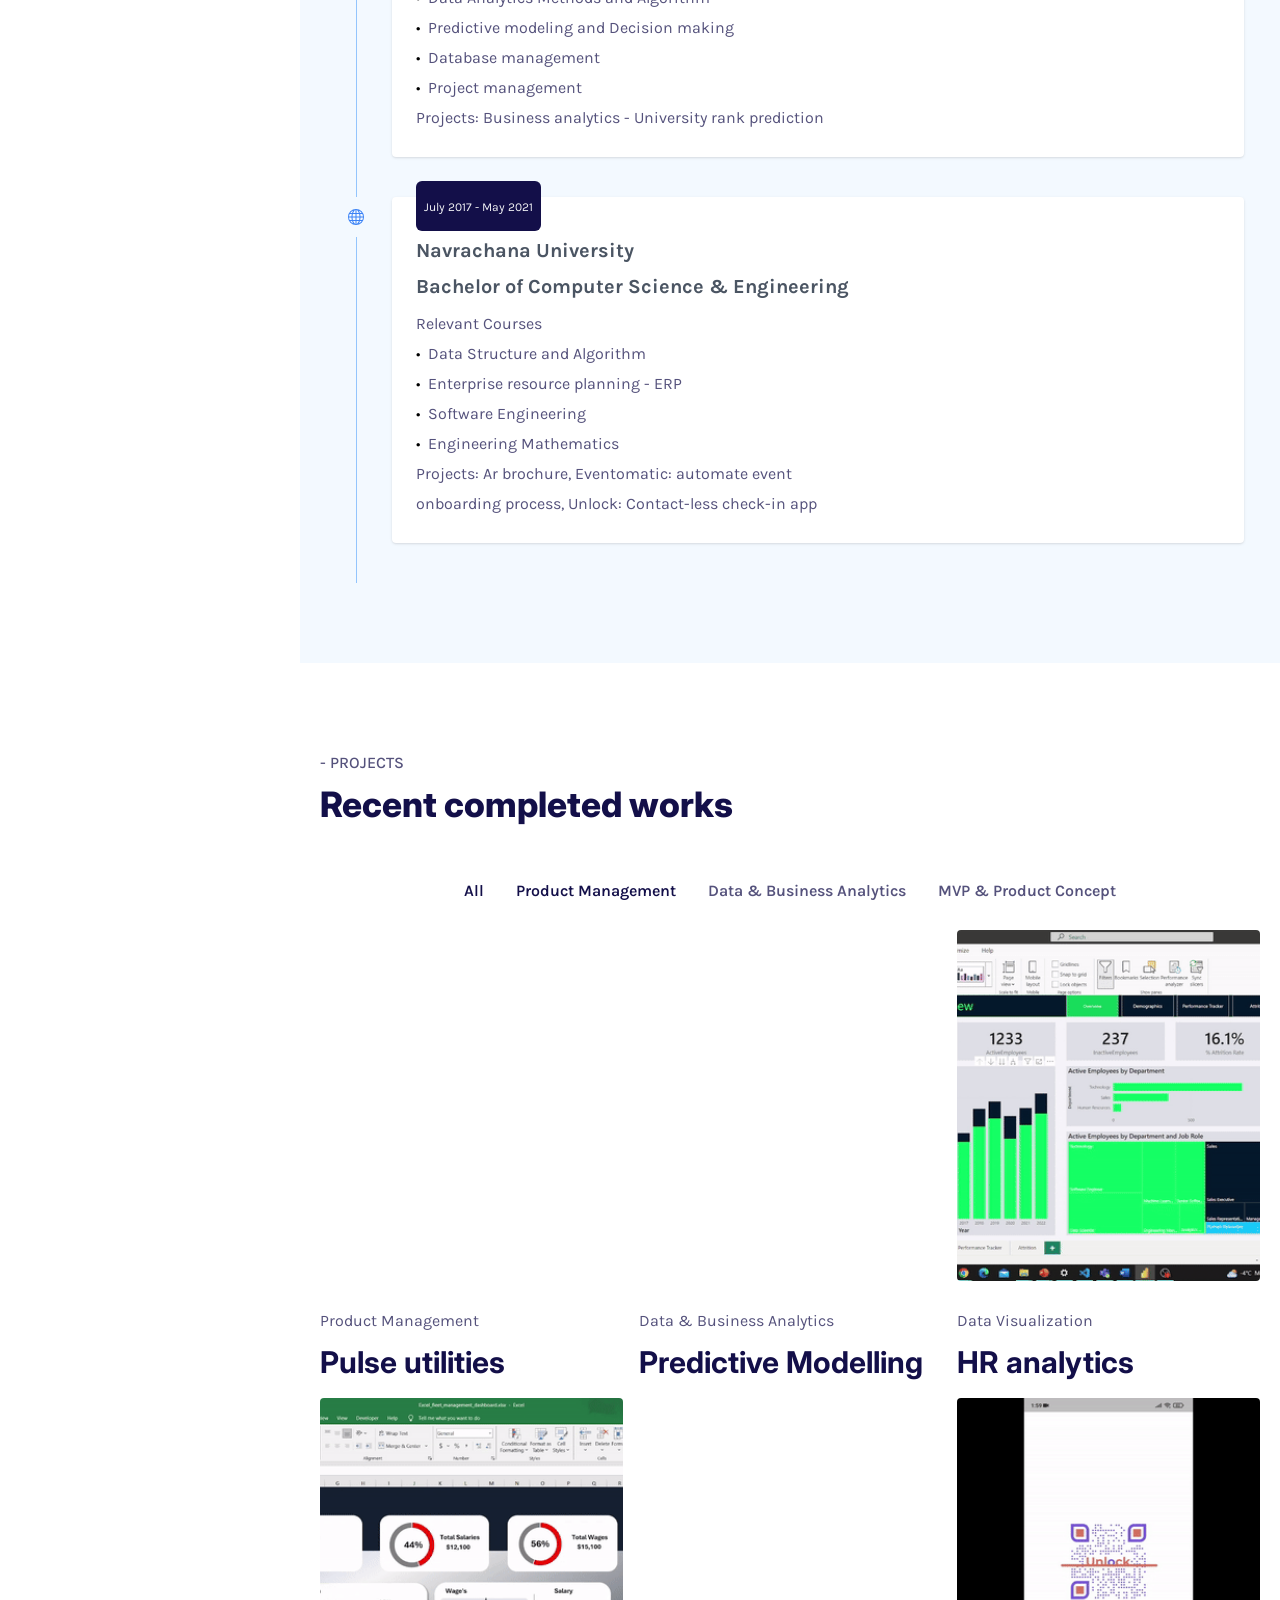
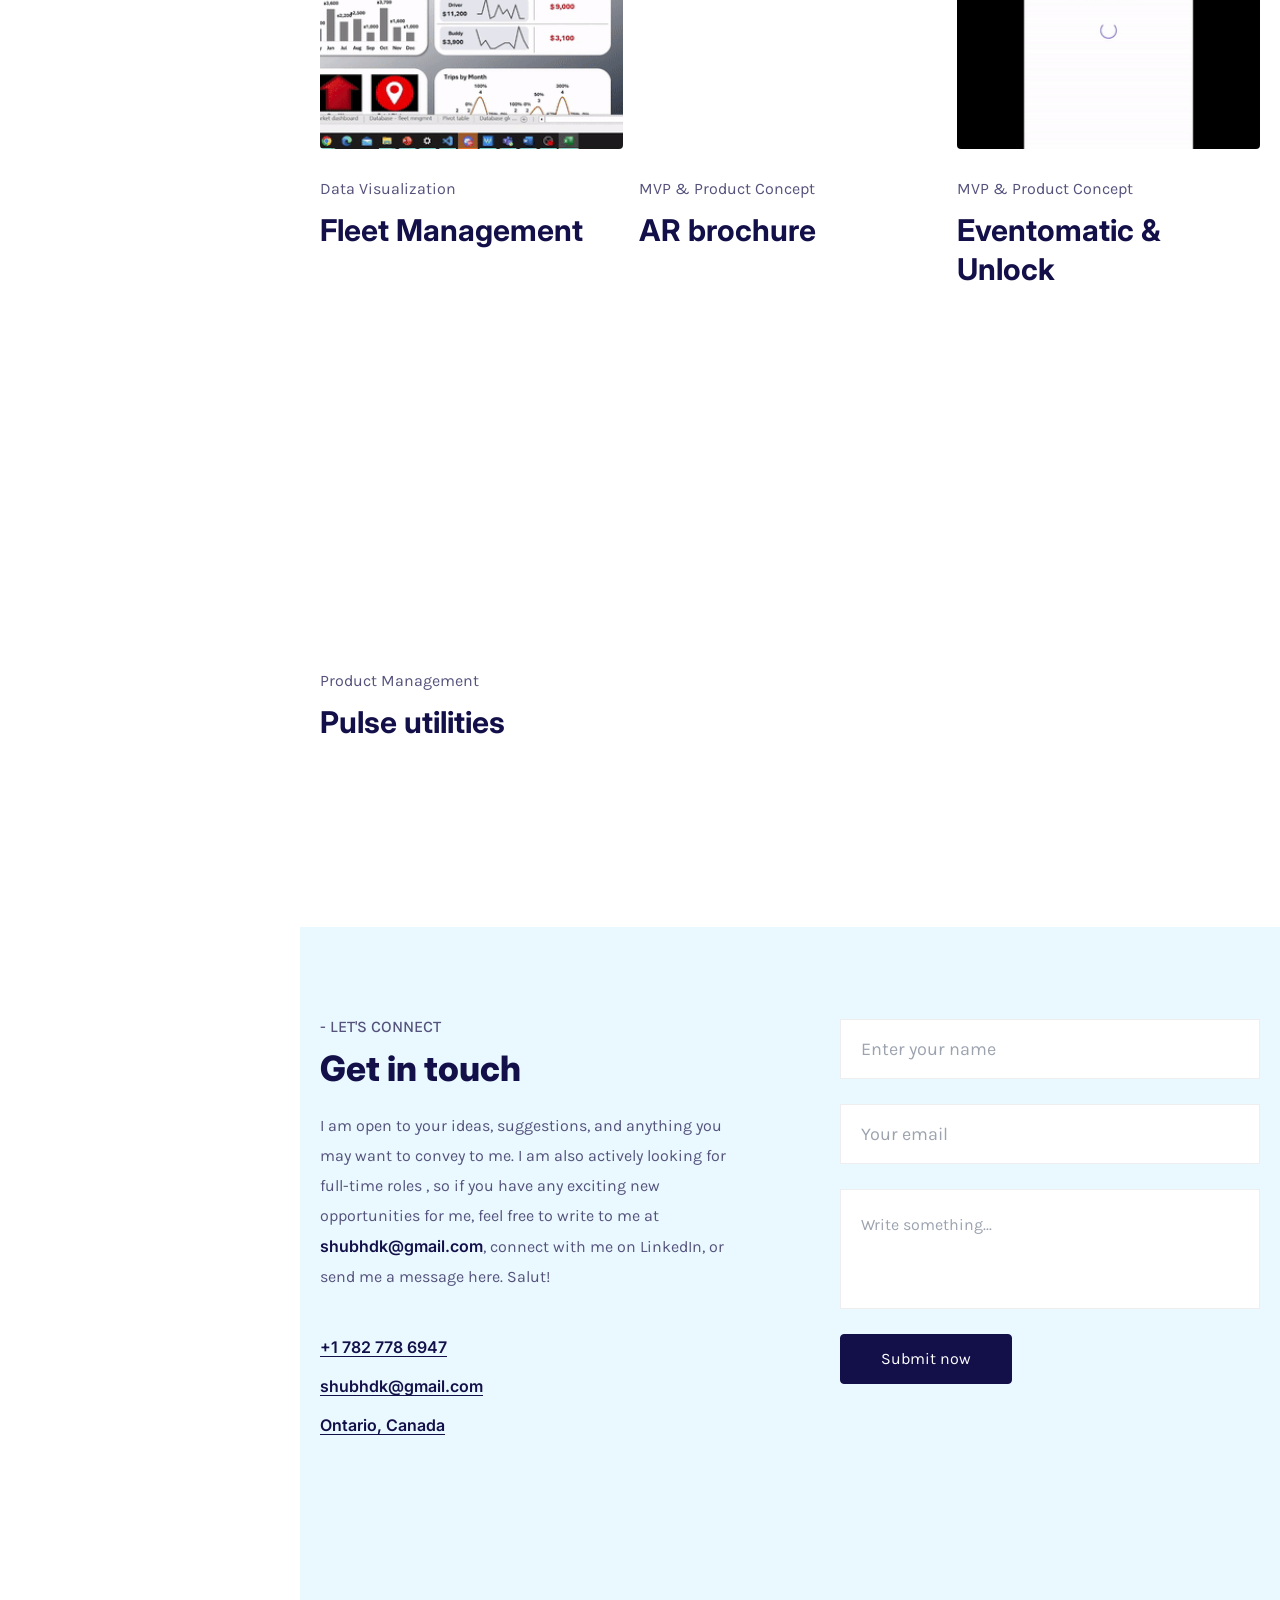
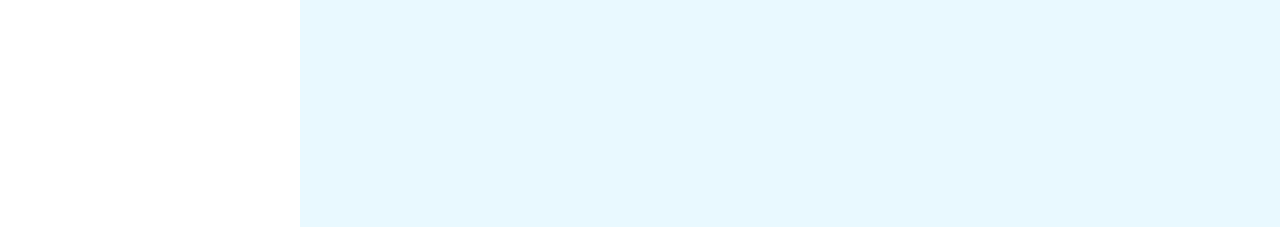
==== commit bfa1f00b: "chore: all tabs" ====
--- a/index.html
+++ b/index.html
@@ -73,7 +73,7 @@
                                 <li class="mb-[7px]"><a class="text-dark-color" href="#about">About</a></li>
                                 <!-- <li class="mb-[7px]"><a class="text-dark-color" href="#service">Services</a></li> -->
                                 <li class="mb-[7px]"><a class="text-dark-color" href="#portfolio">Portfolio</a></li>
-                                <li class="mb-[7px]"><a class="text-dark-color" href="#news">Blog</a></li>
+                                <!-- <li class="mb-[7px]"><a class="text-dark-color" href="#news">Blog</a></li> -->
                                 <li class="mb-[7px]"><a class="text-dark-color" href="#contact">Contact</a></li>
 							</ul>
 						</div>
@@ -85,7 +85,7 @@
                                 <li class="inline-block"><a class="text-[#333]" href="#"><img class="svg" src="assets/img/svg/social/tik-tok.svg" alt="" /></a></li>	</ul>
 						</div>
 						<div class="copyright w-full float-left">
-							<p class="text-dark-color">Copyright &copy; 2023</p>
+							<p class="text-dark-color">Copyright &copy; 2024</p>
 						</div>
 					</div>
 				</div>
@@ -102,7 +102,7 @@
 							<div class="main absolute inset-0 bg-no-repeat bg-cover bg-center rounded-full" data-img-url="assets/img/about/profile_pic.jpeg"></div>
 						</div>
 						<div class="name w-full float-left mt-[-19px]">
-							<h3><span>Robert Elisc<span class="back">Robert Elisc</span></span></h3>
+							<h3><span>Shubh Utekar<span class="back">Shubh Utekar</span></span></h3>
 						</div>
 					</div>
 					<div class="menu scrollable w-full float-left">
@@ -111,20 +111,20 @@
 							<li class="mb-[15px]"><a href="#about">About</a></li>
 							<!-- <li class="mb-[15px]"><a href="#service">Services</a></li> -->
 							<li class="mb-[15px]"><a href="#portfolio">Portfolio</a></li>
-							<li class="mb-[15px]"><a href="#news">Blog</a></li>
+							<!-- <li class="mb-[15px]"><a href="#news">Blog</a></li> -->
 							<li><a href="#contact">Contact</a></li>
 						</ul>
 					</div>
 					<div class="copyright absolute bottom-[50px]">
 						<div class="social w-full float-left mb-[7px]">
 							<ul>
-								<li class="mr-[3px] inline-block"><a class="w-[40px] h-[40px] inline-block relative rounded-full text-dark-color" href="#"><i class="icon-facebook-1 absolute top-1/2 left-1/2 translate-x-[-50%] translate-y-[-50%] text-[16px]"></i></a></li>
-								<li class="mr-[3px] inline-block"><a class="w-[40px] h-[40px] inline-block relative rounded-full text-dark-color" href="#"><i class="icon-twitter-1 absolute top-1/2 left-1/2 translate-x-[-50%] translate-y-[-50%] text-[16px]"></i></a></li>
-								<li class="inline-block"><a class="w-[40px] h-[40px] inline-block relative rounded-full text-dark-color" href="#"><i class="icon-linkedin-1 absolute top-1/2 left-1/2 translate-x-[-50%] translate-y-[-50%] text-[16px]"></i></a></li>
-							</ul>
+								<li class="mr-[3px] inline-block"><a class="w-[40px] h-[40px] inline-block relative rounded-full text-dark-color" href="https://github.com/shubh565" target="_blank"><i><img class="svg absolute top-1/2 left-1/2 translate-x-[-50%] translate-y-[-50%]" src="assets/img/platforms/github.png" alt="" /></i></a></li>
+								<li class="mr-[3px] inline-block"><a class="w-[40px] h-[40px] inline-block relative rounded-full text-dark-color" href="https://www.linkedin.com/in/shubh-utekar/" target="_blank"><i><img class="svg absolute top-1/2 left-1/2 translate-x-[-50%] translate-y-[-50%]" src="assets/img/platforms/linkedin.png" alt="" /></i></a></li>
+								<li class="mr-[3px] inline-block"><a class="w-[40px] h-[40px] inline-block relative rounded-full text-dark-color" href="https://www.instagram.com/theunspokenhearttt?utm_source=ig_web_button_share_sheet&igsh=ZDNlZDc0MzIxNw==" target="_blank"><i><img class="svg absolute top-1/2 left-1/2 translate-x-[-50%] translate-y-[-50%]" src="assets/img/platforms/instagram.png" alt="" /></i></a></li>
+								</ul>
 						</div>
 						<div class="text py-0 px-[50px]">
-							<p>Copyright © 2023 Robert Elisc. All rights reserved.</p>
+							<p>Copyright © 2024 Shubh Utekar. All rights reserved.</p>
 						</div>
 					</div>
 				</div>
@@ -213,7 +213,7 @@
 									<div class="text w-full float-left mb-[44px]">
 										<p class="mb-[30px]">Hello there! My name is <span class="text-yellow-color">Shubh Utekar</span>. I love the amalgamation of Technology and business.</p>
 										<p>With 2+ years experience as a professional a Business Analyst, I have acquired the skills and knowledge necessary to make your project a success. I enjoy every step of the product lifecycle, from discussion and collaboration till the launch and more.</p>
-										<p>I hold a bachelor's in <span class="text-yellow-color">Computer Science and Engineering</span> from Navrachana University in Gujarat, India and a master's in <span class="text-yellow-color">Business Data Analytics</span> from the University of Windsor in Windsor, Ontario. Outside of academics & work, I love to immerse myself in  <span class="text-yellow-color">creative writing</span> and gaming - both of which I've been living over a decade now! Check my poetries at <a href="https://www.instagram.com/theunspokenhearttt?utm_source=ig_web_button_share_sheet&igsh=ZDNlZDc0MzIxNw==" class="text-blue-color" target="_blank">@theunspokenhearttt</a></p>
+										<p>I hold a bachelor's in <span class="text-yellow-color">Computer Science and Engineering</span> from Navrachana University in Gujarat, India and a master's in <span class="text-yellow-color">Business Data Analytics</span> from the University of Windsor in Windsor, Ontario. Outside of academics & work, I love to immerse myself in  <span class="text-yellow-color">creative writing</span> and gaming - both of which I've been living over a decade now! Check my poetries at <a href="https://www.instagram.com/theunspokenhearttt?utm_source=ig_web_button_share_sheet&igsh=ZDNlZDc0MzIxNw==" class="text-blue-color" target="_blank">@theunspokenhearttt !</a></p>
 									</div>
 									<div class="info w-full float-left">
 										<ul>
@@ -399,7 +399,7 @@
 									</section>
 							</div> 
 						</div>
-						<div class="elisc_tm_experience w-full float-left bg-[#F3F9FF] pb-[70px] px-0">
+						<div class="elisc_tm_experience w-full float-left bg-[#F3F9FF] pb-[10px] px-0">
 							<div class="tm_content w-full max-w-[1250px] h-auto clear-both my-0 mx-auto py-0 px-[20px]">
 								<div class="elisc_tm_title w-full float-left">
 									<span class="w-full float-left font-medium uppercase inline-block mb-[12px]">- Education</span>
@@ -514,7 +514,7 @@
 				<!-- /ABOUT -->
 				
 				<!-- SERVICES -->
-				<div class="elisc_tm_section" id="service">
+				<!-- <div class="elisc_tm_section" id="service">
 					<div class="elisc_tm_services w-full float-left pt-[110px]">
 						<div class="tm_content w-full max-w-[1250px] h-auto clear-both my-0 mx-auto py-0 px-[20px]">
 							<div class="elisc_tm_service_title w-full float-left flex justify-between items-end">
@@ -543,7 +543,7 @@
 											</div>
 											<a class="elisc_tm_full_link absolute inset-0 z-[5]" href="#"></a>
 
-											<!-- Modalbox Info Start -->
+											
 											<div class="hidden_details">
 												<div class="descriptions">
 													<p>Elisc is a leading web design agency with an award-winning design team that creates innovative, effective websites that capture your brand, improve your conversion rates, and maximize your revenue to help grow your business and achieve your goals.</p>
@@ -551,7 +551,7 @@
 													<p>That’s why more companies are not only reevaluating their website’s design but also partnering with Elisc, the web design agency that’s driven more than $2.4 billion in revenue for its clients. With over 50 web design awards under our belt, we're confident we can design a custom website that drives sales for your unique business.</p>
 												</div>
 											</div>
-											<!-- /Modalbox Info Start -->
+										
 
 										</div>
 									</li>
@@ -572,7 +572,7 @@
 											</div>
 											<a class="elisc_tm_full_link absolute inset-0 z-[5]" href="#"></a>
 
-											<!-- Modalbox Info Start -->
+											
 											<div class="hidden_details">
 												<div class="descriptions">
 													<p>Elisc is a leading web design agency with an award-winning design team that creates innovative, effective websites that capture your brand, improve your conversion rates, and maximize your revenue to help grow your business and achieve your goals.</p>
@@ -580,7 +580,7 @@
 													<p>That’s why more companies are not only reevaluating their website’s design but also partnering with Elisc, the web design agency that’s driven more than $2.4 billion in revenue for its clients. With over 50 web design awards under our belt, we're confident we can design a custom website that drives sales for your unique business.</p>
 												</div>
 											</div>
-											<!-- /Modalbox Info Start -->
+											
 
 										</div>
 									</li>
@@ -601,7 +601,7 @@
 											</div>
 											<a class="elisc_tm_full_link absolute inset-0 z-[5]" href="#"></a>
 
-											<!-- Modalbox Info Start -->
+											
 											<div class="hidden_details">
 												<div class="descriptions">
 													<p>Elisc is a leading web design agency with an award-winning design team that creates innovative, effective websites that capture your brand, improve your conversion rates, and maximize your revenue to help grow your business and achieve your goals.</p>
@@ -609,7 +609,7 @@
 													<p>That’s why more companies are not only reevaluating their website’s design but also partnering with Elisc, the web design agency that’s driven more than $2.4 billion in revenue for its clients. With over 50 web design awards under our belt, we're confident we can design a custom website that drives sales for your unique business.</p>
 												</div>
 											</div>
-											<!-- /Modalbox Info Start -->
+											
 
 										</div>
 									</li>
@@ -630,7 +630,7 @@
 											</div>
 											<a class="elisc_tm_full_link absolute inset-0 z-[5]" href="#"></a>
 
-											<!-- Modalbox Info Start -->
+											
 											<div class="hidden_details">
 												<div class="descriptions">
 													<p>Elisc is a leading web design agency with an award-winning design team that creates innovative, effective websites that capture your brand, improve your conversion rates, and maximize your revenue to help grow your business and achieve your goals.</p>
@@ -638,7 +638,7 @@
 													<p>That’s why more companies are not only reevaluating their website’s design but also partnering with Elisc, the web design agency that’s driven more than $2.4 billion in revenue for its clients. With over 50 web design awards under our belt, we're confident we can design a custom website that drives sales for your unique business.</p>
 												</div>
 											</div>
-											<!-- /Modalbox Info Start -->
+											
 
 										</div>
 									</li>
@@ -659,7 +659,7 @@
 											</div>
 											<a class="elisc_tm_full_link absolute inset-0 z-[5]" href="#"></a>
 
-											<!-- Modalbox Info Start -->
+										
 											<div class="hidden_details">
 												<div class="descriptions">
 													<p>Elisc is a leading web design agency with an award-winning design team that creates innovative, effective websites that capture your brand, improve your conversion rates, and maximize your revenue to help grow your business and achieve your goals.</p>
@@ -667,7 +667,7 @@
 													<p>That’s why more companies are not only reevaluating their website’s design but also partnering with Elisc, the web design agency that’s driven more than $2.4 billion in revenue for its clients. With over 50 web design awards under our belt, we're confident we can design a custom website that drives sales for your unique business.</p>
 												</div>
 											</div>
-											<!-- /Modalbox Info Start -->
+											
 
 										</div>
 									</li>
@@ -688,7 +688,7 @@
 											</div>
 											<a class="elisc_tm_full_link absolute inset-0 z-[5]" href="#"></a>
 
-											<!-- Modalbox Info Start -->
+											
 											<div class="hidden_details">
 												<div class="descriptions">
 													<p>Elisc is a leading web design agency with an award-winning design team that creates innovative, effective websites that capture your brand, improve your conversion rates, and maximize your revenue to help grow your business and achieve your goals.</p>
@@ -696,7 +696,7 @@
 													<p>That’s why more companies are not only reevaluating their website’s design but also partnering with Elisc, the web design agency that’s driven more than $2.4 billion in revenue for its clients. With over 50 web design awards under our belt, we're confident we can design a custom website that drives sales for your unique business.</p>
 												</div>
 											</div>
-											<!-- /Modalbox Info Start -->
+											
 
 										</div>
 									</li>
@@ -714,12 +714,12 @@
 							</div>
 						</div>
 					</div>
-				</div>
+				</div> -->
 				<!-- /SERVICES -->
-				
+				 
 				<!-- PORTFOLIO -->
 				<div class="elisc_tm_section" id="portfolio">
-					<div class="elisc_tm_portfolio w-full float-left pt-[120px]">
+					<div class="elisc_tm_portfolio w-full float-left pt-[20px]">
 						<div class="tm_content w-full max-w-[1250px] h-auto clear-both my-0 mx-auto py-0 px-[20px]">
 							<div class="elisc_tm_portfolio_title w-full float-left flex items-end justify-between">
 								<div class="elisc_tm_title w-auto float-left">
@@ -729,6 +729,10 @@
 							</div>
 							<div class="portfolio-list w-full float-left mt-[40px] mb-[120px]">
 								<ul class="list-reset flex border-b mb-4 justify-center">
+									<li class="p-0">
+										<a class="js_tap_btn bg-white inline-block py-2 px-4 text-[#130F49] font-semibold active" data-tab_id="tabs0" href="javascript:void(0)">All</a>
+									  </li>
+							
 									<li class="p-0">
 									  <a class="js_tap_btn bg-white inline-block py-2 px-4 text-[#130F49] font-semibold active" data-tab_id="tabs1" href="javascript:void(0)">Product Management</a>
 									</li>
@@ -740,7 +744,7 @@
 									</li>
 								  </ul>
 								<div class="content mb-[65px]">
-									<ul class="grid grid-cols-3 gap-4 js_tab_view transition-opacity ease-in-out duration-400" id="tabs1">
+									<ul class="grid grid-cols-3 gap-4 js_tab_view transition-opacity ease-in-out duration-400" id="tabs0">
 										<li>
 											<div class="list_inner">
 												<div class="image relative rounded-[4px] mb-[25px]">
@@ -796,7 +800,10 @@
 																	<span>Flutter, Frappe, PayStack, ThingsBoard </span>
 																</li>
 																<li>
-																	<a href="#" target="_blank"><span class="first">Know more</span></a>
+																	<div class="elisc_tm_button transition_link">
+										<!-- Paste CV link in below href -->
+										<a href="https://www.notion.so/Product-Strategy-and-Breakdown-Structure-Pulse-Utilities-4768ebd3e4dd4b02a8d4828e517b9fe8?pvs=4" download="testing">Know more</a>
+									</div>
 																</li>
 															</ul>
 														</div>
@@ -846,6 +853,7 @@
 											<!-- /Modalbox Info Start -->
 											
 										</li>
+
 										<li>
 											<div class="list_inner">
 												<div class="image relative rounded-[4px] mb-[25px]">
@@ -883,7 +891,10 @@
 																	<span>Predictive modelling, ETL, BA, Feature engineering</span>
 																</li>
 																<li>
-																	<a href="#" target="_blank"><span class="first">Know more</span></a>
+																	<div class="elisc_tm_button transition_link">
+										<!-- Paste CV link in below href -->
+										<a href="https://github.com/shubh565/predictive-modelling" download="testing">Know more</a>
+									</div>
 																</li>
 															</ul>
 														</div>
@@ -955,7 +966,10 @@
 																	<span>Data visualization, Power Query, Dax functions </span>
 																</li>
 																<li>
-																	<a href="#" target="_blank"><span class="first">Know more</span></a>
+																	<div class="elisc_tm_button transition_link">
+										<!-- Paste CV link in below href -->
+										<a href="https://cdn.pixabay.com/photo/2015/04/19/08/32/marguerite-729510_640.jpg" download="testing">Know more</a>
+									</div>
 																</li>
 															</ul>
 														</div>
@@ -999,8 +1013,6 @@
 											<!-- /Modalbox Info Start -->
 											
 										</li>
-									</ul>
-									<ul class="grid grid-cols-3 gap-4 js_tab_view transition-opacity ease-in-out duration-400 hidden" id="tabs2">
 										<li>
 											<div class="list_inner">
 												<div class="image relative rounded-[4px] overflow-hidden mb-[25px]">
@@ -1037,7 +1049,10 @@
 																	<span>Excel, Pivot table, Power Query</span>
 																</li>
 																<li> 
-																	<a href="#" target="_blank"><span class="first">Know more</span></a>
+																	<div class="elisc_tm_button transition_link">
+										<!-- Paste CV link in below href -->
+										<a href="https://cdn.pixabay.com/photo/2015/04/19/08/32/marguerite-729510_640.jpg" download="testing">Know more</a>
+									</div>
 																</li>
 															</ul>
 														</div>
@@ -1114,7 +1129,10 @@
 																	<span>3D modelling, animation, App development</span>
 																</li>
 																<li>
-																	<a href="#" target="_blank"><span class="first">Know more</span></a>
+																	<div class="elisc_tm_button transition_link">
+										<!-- Paste CV link in below href -->
+										<a href="https://drive.google.com/drive/u/3/folders/1c17EWTJicEUQxoJqn22cI9jFMleQ58jx" download="testing">Know more</a>
+									</div>
 																</li>
 															</ul>
 														</div>
@@ -1152,8 +1170,6 @@
 											<!-- /Modalbox Info Start -->
 											
 										</li>
-									</ul>
-									<ul class="grid grid-cols-3 gap-4 js_tab_view transition-opacity ease-in-out duration-400 hidden" id="tabs3">
 										<li>
 											<div class="list_inner">
 												<div class="image relative rounded-[4px] overflow-hidden mb-[25px]">
@@ -1200,7 +1216,532 @@
 																	<span>Wireframing, Prototype, Feature and User persona mapping</span>
 																</li>
 																<li>
-																	<a href="#" target="_blank"><span class="first">Know more</span></a>
+																	<div class="elisc_tm_button transition_link">
+										<!-- Paste CV link in below href -->
+										<a href="https://appcrafters.dev/flutter_projects/unlock/" download="testing">Know more</a>
+									</div>
+																</li>
+															</ul>
+														</div>
+													</div>
+													<div class="additional_images">
+														<div class="glide">
+															<div class="glide__track" data-glide-el="track">
+															<ul class="glide__slides">
+																<li class="glide__slide">
+																	<img src="assets/img/portfolio/Eventomatic/Event-o-matic-UI.png" alt="" />
+																</li>
+																<li class="glide__slide">
+																	<img src="assets/img/portfolio/Eventomatic/Complete-Wireframe.png" alt="" />
+																</li>
+																<li class="glide__slide">
+																	<img src="assets/img/portfolio/Eventomatic/Attendee_Screens.png" alt="" />
+																</li>
+																<li class="glide__slide">
+																	<img src="assets/img/portfolio/Eventomatic/Volunteer_Screens.png" alt="" />
+																</li>
+																
+															</ul>
+															</div>
+															<div class="glide__arrows" data-glide-el="controls">
+																<button class="glide__arrow glide__arrow--left" data-glide-dir="<"><</button>
+																<button class="glide__arrow glide__arrow--right" data-glide-dir=">">></button>
+															</div>
+															<div class="glide__bullets" data-glide-el="controls[nav]">
+																<button class="glide__bullet" data-glide-dir="=0"></button>
+																<button class="glide__bullet" data-glide-dir="=1"></button>
+																<button class="glide__bullet" data-glide-dir="=2"></button>
+															</div>
+														</div>
+													</div>
+													
+												</div>
+											</div>
+											<!-- /Modalbox Info Start -->
+											
+										</li>
+									</ul>
+								
+									<ul class="grid grid-cols-3 gap-4 js_tab_view transition-opacity ease-in-out duration-400" id="tabs1">
+										<li>
+											<div class="list_inner">
+												<div class="image relative rounded-[4px] mb-[25px]">
+													<img class="min-w-full relative opacity-0" src="assets/img/thumbs/31-36.jpg" alt="" />
+													<div class="main absolute inset-0 bg-no-repeat bg-cover bg-center" data-img-url="assets/img/portfolio/Pulse_utilities/pulse_demo.gif"></div>
+													<a class="elisc_tm_full_link portfolio_popup absolute inset-0 z-[5]" href="#"></a>
+												</div>
+												<!-- <div class="image relative rounded-[4px] mb-[25px]">
+													<img class="min-w-full relative opacity-0" src="assets/img/thumbs/31-36.jpg" alt="" />
+													<div class="main  inset-0 bg-no-repeat bg-cover bg-center" data-img-url="assets/img/portfolio/Pulse_utilities/pulse_demo.gif"></div>
+													<a class="elisc_tm_full_link portfolio_popup  inset-0 z-[5]" href="#"></a>
+												</div> -->
+												<div class="details w-full">
+													<span class="category inline-block mb-[7px]"><a href="#">Product Management</a></span>
+													<h3 class="title"><a class="line_effect portfolio_popup" href="#">Pulse utilities</a></h3>
+												</div>
+											</div>              
+											
+											<!-- Modalbox Info Start -->
+											<div class="hidden_content_portfolio">
+												<div class="popup_details">
+													<div class="main_details">
+														<div class="textbox">
+															<p>Product Vision: “A one-stop solution for all your monthly utilities and needs. Monitor, track, and optimize your energy and water usage, internet and rent with ease and precision”</p>
+															<!-- <p>Mockups are useful both for the creative phase of the project - for instance when you're trying to figure out your user flows or the proper visual hierarchy - and the production phase when they phase when they will represent the target product. Building mockups strikes the ideal balance ease of modification.</p> -->
+															<br><p><b>Goals:</b></p>
+															<ul>
+																<li>Build a mobile app to track, and monitor various utility usage at a one-stop</li>
+																<li>Include consumption tracking, and visualization, to enhance understanding and user experience</li>
+																<li>Integrate payment gateway with multi-channel and multi-currency support.</li>
+															</ul>
+															<br><p><b>Tasks:</b></p>
+															<ul>
+																<li>Product Prototyping, Requirement analysis, and Product Roadmapping.</li>
+																<li>Refining backlog and documentations (FRD, Product Flow, Sequence Diagram).</li>
+																<li>Conducting Technical assessment for Paystack Payment gateway and ThingsBoard.</li>
+															</ul>
+															
+															
+														</div>
+														<div class="detailbox">
+															<ul>
+																<li>
+																	<span class="first">Client</span>
+																	<span>Pulse Networks</span>
+																</li>
+																<li>
+																	<span class="first">Category</span>
+																	<span><a href="#">Mobile App</a></span>
+																</li>
+																<li>
+																	<span class="first">Techstack</span>
+																	<span>Flutter, Frappe, PayStack, ThingsBoard </span>
+																</li>
+																<li>
+																	<div class="elisc_tm_button transition_link">
+										<!-- Paste CV link in below href -->
+										<a href="https://www.notion.so/Product-Strategy-and-Breakdown-Structure-Pulse-Utilities-4768ebd3e4dd4b02a8d4828e517b9fe8?pvs=4" download="testing">Know more</a>
+									</div>
+																</li>
+															</ul>
+														</div>
+													</div>
+													<div class="additional_images">
+														<div class="glide">
+															<div class="glide__track" data-glide-el="track">
+															<ul class="glide__slides">
+																<li class="glide__slide">
+																	<img src="assets/img/portfolio/Pulse_utilities/User_login.png" alt="" />
+																</li>
+																<li class="glide__slide">
+																	<img src="assets/img/portfolio/Pulse_utilities/utility_screen.png" alt="" />
+																</li>
+																<li class="glide__slide">
+																	<img src="assets/img/portfolio/Pulse_utilities/Consumption Charts.png" alt="" />
+																</li>
+																<li class="glide__slide">
+																	<img src="assets/img/portfolio/Pulse_utilities/Payments.png" alt="" />
+																</li>
+																<li class="glide__slide">
+																	<img src="assets/img/portfolio/Pulse_utilities/pulse_prd.gif" alt="" />
+																</li>
+																<li class="glide__slide">
+																	<img src="assets/img/portfolio/Pulse_utilities/pulse_pbs.gif" alt="" />
+																</li>
+																
+															</ul>
+															</div>
+															<div class="glide__arrows" data-glide-el="controls">
+																<button class="glide__arrow glide__arrow--left" data-glide-dir="<"><</button>
+																<button class="glide__arrow glide__arrow--right" data-glide-dir=">">></button>
+															</div>
+															<div class="glide__bullets" data-glide-el="controls[nav]">
+																<button class="glide__bullet" data-glide-dir="=0"></button>
+																<button class="glide__bullet" data-glide-dir="=1"></button>
+																<button class="glide__bullet" data-glide-dir="=2"></button>
+																<button class="glide__bullet" data-glide-dir="=3"></button>
+																<button class="glide__bullet" data-glide-dir="=4"></button>
+																<button class="glide__bullet" data-glide-dir="=5"></button>
+															</div>
+														</div>
+													</div>
+													
+												</div>
+											</div>
+											<!-- /Modalbox Info Start -->
+											
+										</li>
+										
+									</ul>
+									<ul class="grid grid-cols-3 gap-4 js_tab_view transition-opacity ease-in-out duration-400 hidden" id="tabs2">
+										<li>
+											<div class="list_inner">
+												<div class="image relative rounded-[4px] mb-[25px]">
+													<img class="min-w-full relative opacity-0" src="assets/img/thumbs/31-36.jpg" alt="" />
+													<div class="main absolute inset-0 bg-no-repeat bg-cover bg-left" data-img-url="assets/img/portfolio/Predictive_modelling/predictive_modelling.gif"></div>
+													<a class="elisc_tm_full_link portfolio_popup absolute inset-0 z-[5]" href="#"></a>
+												</div>
+												<div class="details w-full float-left">
+													<span class="category inline-block mb-[7px]"><a href="#">Data & Business Analytics</a></span>
+													<h3 class="title"><a class="line_effect portfolio_popup" href="#">Predictive Modelling</a></h3>
+												</div>
+											</div>
+											
+											<!-- Modalbox Info Start -->
+											<div class="hidden_content_portfolio">
+												<div class="popup_details">
+													<div class="main_details">
+														<div class="textbox">
+															<p>Problem statement: The University of Windsor aims to advance its academic standing and secure a position within the top rankings systems such as QS, THE and FT. </p>
+															<!-- <p>Mockups are useful both for the creative phase of the project - for instance when you're trying to figure out your user flows or the proper visual hierarchy - and the production phase when they phase when they will represent the target product. Building mockups strikes the ideal balance ease of modification.</p> -->
+															<p>Using Python, I analyzed and created a university rank predictor as well as a roadmap for Odette Business School to improve its standings based on the findings obtained. The project aimed to perform exploratory, predictive data analysis of FT ranking standards. Further, I explored other ranking systems to gain a holistic understanding, including the performance of 300+ universities over 3 years overlooking 19 performance factors. This project helped reinforce my skills in ETL, exploratory Data analysis, Data cleaning, Feature engineering, model validation and Predictive modeling.</p>
+														</div>
+														<div class="detailbox">
+															<ul>
+																<li>
+																	<span class="first">Client</span>
+																	<span>Odette School of Business</span>
+																</li>
+																<li>
+																	<span class="first">Technology</span>
+																	<span><a href="#">Python, PowerBi, Excel</a></span>
+																</li>
+																<li>
+																	<span class="first">Skills</span>
+																	<span>Predictive modelling, ETL, BA, Feature engineering</span>
+																</li>
+																<li>
+																	<div class="elisc_tm_button transition_link">
+										<!-- Paste CV link in below href -->
+										<a href="https://github.com/shubh565/predictive-modelling" download="testing">Know more</a>
+									</div>
+																</li>
+															</ul>
+														</div>
+													</div>
+													<div class="additional_images">
+														<div class="glide">
+															<div class="glide__track" data-glide-el="track">
+															<ul class="glide__slides">
+																<li class="glide__slide">
+																	<img src="assets/img/portfolio/Predictive_modelling/auc_curve.png" alt="" />
+																</li>
+																<li class="glide__slide">
+																	<img src="assets/img/portfolio/Predictive_modelling/qs_answer.png" alt="" />
+																</li>
+																<li class="glide__slide">
+																	<img src="assets/img/portfolio/Predictive_modelling/models.png" alt="" />                  
+															</ul>
+															</div>
+															<div class="glide__arrows" data-glide-el="controls">
+																<button class="glide__arrow glide__arrow--left" data-glide-dir="<"><</button>
+																<button class="glide__arrow glide__arrow--right" data-glide-dir=">">></button>
+															</div>
+															<div class="glide__bullets" data-glide-el="controls[nav]">
+																<button class="glide__bullet" data-glide-dir="=0"></button>
+																<button class="glide__bullet" data-glide-dir="=1"></button>
+																<button class="glide__bullet" data-glide-dir="=2"></button>
+															</div>
+														</div>
+													</div>
+													
+												</div>
+											</div>
+											<!-- /Modalbox Info Start -->
+											
+										</li>
+										<li>
+											<div class="list_inner">
+												<div class="image relative rounded-[4px] overflow-hidden mb-[25px]">
+													<img class="min-w-full relative opacity-0" src="assets/img/thumbs/31-36.jpg" alt="" />
+													<div class="main absolute inset-0 bg-no-repeat bg-cover bg-center" data-img-url="assets/img/portfolio/BiDashboard.gif"></div>
+													<a class="elisc_tm_full_link portfolio_popup absolute inset-0 z-[5]" href="#"></a>
+												</div>
+												<div class="details w-full float-left">
+													<span class="category inline-block mb-[7px]"><a href="#">Data Visualization</a></span>
+													<h3 class="title"><a class="line_effect portfolio_popup" href="#">HR analytics</a></h3>
+												</div>
+											</div>
+											
+											<!-- Modalbox Info Start -->
+											<div class="hidden_content_portfolio">
+												<div class="popup_details">
+													<div class="main_details">
+														<div class="textbox">
+															<p>Used PowerBi to analyze the dataset for understanding the relation between employee performance, trends, attrition rate and reasons pertaining to it. I also used ETL / ELT techniques for different data sources by transforming the data using Power Query tool. This project helped reinforce my skills in data cleaning, data visualization, dashboard reporting, and story-telling.</p>
+															<!-- <p>Mockups are useful both for the creative phase of the project - for instance when you're trying to figure out your user flows or the proper visual hierarchy - and the production phase when they phase when they will represent the target product. Building mockups strikes the ideal balance ease of modification.</p> -->
+														</div>
+														<div class="detailbox">
+															<ul>
+																<li>
+																	<span class="first">Client</span>
+																	<span>Personal Project</span>
+																</li>
+																<li>
+																	<span class="first">Category</span>
+																	<span><a href="#">Data Visualization - PowerBi</a></span>
+																</li>
+																<li>
+																	<span class="first">Skills</span>
+																	<span>Data visualization, Power Query, Dax functions </span>
+																</li>
+																<li>
+																	<div class="elisc_tm_button transition_link">
+										<!-- Paste CV link in below href -->
+										<a href="https://cdn.pixabay.com/photo/2015/04/19/08/32/marguerite-729510_640.jpg" download="testing">Know more</a>
+									</div>
+																</li>
+															</ul>
+														</div>
+													</div>
+													<div class="additional_images">
+														<div class="glide">
+															<div class="glide__track" data-glide-el="track">
+															<ul class="glide__slides">
+																<li class="glide__slide">
+																	<img src="assets/img/portfolio/HR_analytics/question_answered.png" alt="" />
+																</li>
+																<li class="glide__slide">
+																	<img src="assets/img/portfolio/HR_analytics/overview.png" alt="" />
+																</li>
+																<li class="glide__slide">
+																	<img src="assets/img/portfolio/HR_analytics/Atrition.png" alt="" />
+																</li>
+																<li class="glide__slide">
+																	<img src="assets/img/portfolio/HR_analytics/Demographics.png" alt="" />
+																</li>
+																<li class="glide__slide">
+																	<img src="assets/img/portfolio/HR_analytics/Performance_tracker.png" alt="" />
+																</li>
+																
+															</ul>
+															</div>
+															<div class="glide__arrows" data-glide-el="controls">
+																<button class="glide__arrow glide__arrow--left" data-glide-dir="<"><</button>
+																<button class="glide__arrow glide__arrow--right" data-glide-dir=">">></button>
+															</div>
+															<div class="glide__bullets" data-glide-el="controls[nav]">
+																<button class="glide__bullet" data-glide-dir="=0"></button>
+																<button class="glide__bullet" data-glide-dir="=1"></button>
+																<button class="glide__bullet" data-glide-dir="=2"></button>
+															</div>
+														</div>
+													</div>
+													
+												</div>
+											</div>
+											<!-- /Modalbox Info Start -->
+											
+										</li>
+										<li>
+											<div class="list_inner">
+												<div class="image relative rounded-[4px] overflow-hidden mb-[25px]">
+													<img class="min-w-full relative opacity-0" src="assets/img/thumbs/31-36.jpg" alt="" />
+													<div class="main absolute inset-0 bg-no-repeat bg-cover bg-center" data-img-url="assets/img/portfolio/Fleet_analytics/Excel_Fleet.gif"></div>
+													<a class="elisc_tm_full_link portfolio_popup absolute inset-0 z-[5]" href="#"></a>
+												</div>
+												<div class="details w-full float-left">
+													<span class="category inline-block mb-[7px]"><a href="#">Data Visualization</a></span>
+													<h3 class="title"><a class="line_effect portfolio_popup" href="#">Fleet Management</a></h3>
+												</div>
+											</div>
+											
+											<!-- Modalbox Info Start -->
+											<div class="hidden_content_portfolio">
+												<div class="popup_details">
+													<div class="main_details">
+														<div class="textbox">
+															<p>Used Excel to analyze the dataset for understanding the fleet management and costing for transportation, monthly expenses and reasons pertaining to it. The report depicts the major cost incurring operations and the 3PL cost associated with the trips. This project helped reinforce my skills in data cleaning, data visualization, dashboard reporting, and story-telling.</p>
+															<!-- <p>Mockups are useful both for the creative phase of the project - for instance when you're trying to figure out your user flows or the proper visual hierarchy - and the production phase when they phase when they will represent the target product. Building mockups strikes the ideal balance ease of modification.</p> -->
+														</div>
+														<div class="detailbox">
+															<ul>
+																<li>
+																	<span class="first">Client</span>
+																	<span>Personal Project</span>
+																</li>
+																<li>
+																	<span class="first">Category</span>
+																	<span><a href="#">Data Visualization</a></span>
+																</li>
+																<li>
+																	<span class="first">Skills</span>
+																	<span>Excel, Pivot table, Power Query</span>
+																</li>
+																<li> 
+																	<div class="elisc_tm_button transition_link">
+										<!-- Paste CV link in below href -->
+										<a href="https://cdn.pixabay.com/photo/2015/04/19/08/32/marguerite-729510_640.jpg" download="testing">Know more</a>
+									</div>
+																</li>
+															</ul>
+														</div>
+													</div>
+													<div class="additional_images">
+														<div class="glide">
+															<div class="glide__track" data-glide-el="track">
+															<ul class="glide__slides">
+																<li class="glide__slide">
+																	<img src="assets/img/portfolio/Fleet_analytics/qs_answered.png" alt="" />
+																</li>
+																<li class="glide__slide">
+																	<img src="assets/img/portfolio/Fleet_analytics/overview_fleet.png" alt="" />
+																</li>
+																<li class="glide__slide">
+																	<img src="assets/img/portfolio/Fleet_analytics/market_fleet.png" alt="" />
+																</li>
+																
+															</ul>
+															</div>
+															<div class="glide__arrows" data-glide-el="controls">
+																<button class="glide__arrow glide__arrow--left" data-glide-dir="<"><</button>
+																<button class="glide__arrow glide__arrow--right" data-glide-dir=">">></button>
+															</div>
+															<div class="glide__bullets" data-glide-el="controls[nav]">
+																<button class="glide__bullet" data-glide-dir="=0"></button>
+																<button class="glide__bullet" data-glide-dir="=1"></button>
+																<button class="glide__bullet" data-glide-dir="=2"></button>
+															</div>
+														</div>
+													</div>
+													
+												</div>
+											</div>
+											<!-- /Modalbox Info Start -->
+											
+										</li>
+									</ul>
+									<ul class="grid grid-cols-3 gap-4 js_tab_view transition-opacity ease-in-out duration-400 hidden" id="tabs3">
+										<li>
+											<div class="list_inner">
+												<div class="image relative rounded-[4px] overflow-hidden mb-[25px]">
+													<img class="min-w-full relative opacity-0" src="assets/img/thumbs/31-36.jpg" alt="" />
+													<div class="main absolute inset-0 bg-no-repeat bg-cover bg-center" data-img-url="assets/img/portfolio/Ar_brochure/nuv_model.gif"></div>
+													<a class="elisc_tm_full_link portfolio_popup absolute inset-0 z-[5]" href="#"></a>
+												</div>
+												<div class="details w-full float-left">
+													<span class="category inline-block mb-[7px]"><a href="#">MVP & Product Concept</a></span>
+													<h3 class="title"><a class="line_effect portfolio_popup" href="#">AR brochure</a></h3>
+												</div>
+											</div>
+											
+											<!-- Modalbox Info Start -->
+											<div class="hidden_content_portfolio">
+												<div class="popup_details">
+													<div class="main_details">
+														<div class="textbox">
+															<p>AR Brochure aims to transform traditional university brochures using AR technology, turning static prints into an interactive mixed reality experience. Users can use their phone cameras to access 3D models, audio-visual narratives, and detailed information about the campus and educational departments.</p>
+															<p>Tasks:</p>
+															<p>Modelling 3D structure of the university using Blender, applying texture and animations to it.</p>
+															<p>Used Unity3D to control animations, audio-visuals, UI development and Event handling.</p>
+															<p>Built a mobile app for the AR experience of the physical brochure of university.</p>
+														</div>
+														<div class="detailbox">
+															<ul>
+																<li>
+																	<span class="first">Client</span>
+																	<span>Navrachana University</span>
+																</li>
+																<li>
+																	<span class="first">Technologies</span>
+																	<span><a href="#">Unity3D, Blender, Vuforia</a></span>
+																</li>
+																<li>
+																	<span class="first">Skills</span>
+																	<span>3D modelling, animation, App development</span>
+																</li>
+																<li>
+																	<div class="elisc_tm_button transition_link">
+										<!-- Paste CV link in below href -->
+										<a href="https://drive.google.com/drive/u/3/folders/1c17EWTJicEUQxoJqn22cI9jFMleQ58jx" download="testing">Know more</a>
+									</div>
+																</li>
+															</ul>
+														</div>
+													</div>
+													<div class="additional_images">
+														<div class="glide">
+															<div class="glide__track" data-glide-el="track">
+															<ul class="glide__slides">
+																<li class="glide__slide">
+																	<img src="assets/img/portfolio/Ar_brochure/all_models.png" alt="" />
+																</li>
+																<li class="glide__slide">
+																	<img src="assets/img/portfolio/Ar_brochure/Computer lab.png" alt="" />
+																</li>
+																<li class="glide__slide">
+																	<img src="assets/img/portfolio/Ar_brochure/mechanical.png" alt="" />
+																</li>
+																
+															</ul>
+															</div>
+															<div class="glide__arrows" data-glide-el="controls">
+																<button class="glide__arrow glide__arrow--left" data-glide-dir="<"><</button>
+																<button class="glide__arrow glide__arrow--right" data-glide-dir=">">></button>
+															</div>
+															<div class="glide__bullets" data-glide-el="controls[nav]">
+																<button class="glide__bullet" data-glide-dir="=0"></button>
+																<button class="glide__bullet" data-glide-dir="=1"></button>
+																<button class="glide__bullet" data-glide-dir="=2"></button>
+															</div>
+														</div>
+													</div>
+													
+												</div>
+											</div>
+											<!-- /Modalbox Info Start -->
+											
+										</li>
+										<li>
+											<div class="list_inner">
+												<div class="image relative rounded-[4px] overflow-hidden mb-[25px]">
+													<img class="min-w-full relative opacity-0" src="assets/img/thumbs/31-36.jpg" alt="" />
+													<div class="main absolute inset-0 bg-no-repeat bg-cover bg-center" data-img-url="assets/img/portfolio/Eventomatic/unlock.gif"></div>
+													<a class="elisc_tm_full_link portfolio_popup absolute inset-0 z-[5]" href="#"></a>
+												</div>
+												<div class="details w-full float-left">
+													<span class="category inline-block mb-[7px]"><a href="#">MVP & Product Concept</a></span>
+													<h3 class="title"><a class="line_effect portfolio_popup" href="#">Eventomatic & Unlock</a></h3>
+												</div>
+											</div>
+											
+											<!-- Modalbox Info Start -->
+											<div class="hidden_content_portfolio">
+												<div class="popup_details">
+													<div class="main_details">
+														<div class="textbox">
+															<p>Eventomatic: "Scan, Plan, and Execute: Eventomatic – The All-in-One Solution for Event Scheduling, utilities check, and Admin Tools"</p>
+															<p>There are two modules of application:</p>
+															<p>For Attendees: Attendees can login via their QR codes and access event details such as schedule, event information, connect to the support team.</p>
+															<P>For Volunteers: Organizing team would mark the presence of attendees and the utilizes used by scanning the QR codes. They have access to administrative features of events.</P>
+															<p>Two MVPs built and used:
+																MVP of this product was during an ICRED – international conference and after Covid-19 for attendance logging by Navrachana University.
+																</p>
+														</div>
+													
+														<div class="detailbox">
+															<ul>
+																<li>
+																	<span class="first">Client</span>
+																	<span>ICRED conference and Navrachana University</span>
+																</li>
+																<li>
+																	<span class="first">Category</span>
+																	<span><a href="#">Event management</a></span>
+																</li>
+																<li>
+																	<span class="first">Tech Stack</span>
+																	<span><a href="#">Flutter, MongoDB, NodeJS</a></span>
+																</li>
+																<li>
+																	<span class="first">Skills</span>
+																	<span>Wireframing, Prototype, Feature and User persona mapping</span>
+																</li>
+																<li>
+																	<div class="elisc_tm_button transition_link">
+										<!-- Paste CV link in below href -->
+										<a href="https://appcrafters.dev/flutter_projects/unlock/" download="testing">Know more</a>
+									</div>
 																</li>
 															</ul>
 														</div>
@@ -1376,7 +1917,7 @@
 				<!-- /PORTFOLIO -->
 				
 				<!-- NEWS -->
-				<div class="elisc_tm_section" id="news">
+				<!-- <div class="elisc_tm_section" id="news">
 					<div class="elisc_tm_news fn_w_sminiboxes w-full float-left py-[120px] px-0">
 						<div class="tm_content w-full max-w-[1250px] h-auto clear-both my-0 mx-auto py-0 px-[20px]"> 
 							<div class="wrapper w-full flex justify-between">
@@ -1410,7 +1951,7 @@
 															<a class="line_effect" href="#">Learn More<span class="inline-block"><img class="svg" src="assets/img/svg/rightArrow.svg" alt="" /></span></a>
 														</div>
 
-														<!-- Modalbox Info Start -->
+												
 														<div class="news_hidden_details">
 															<div class="news_popup_informations">
 																<div class="text">
@@ -1420,7 +1961,7 @@
 																</div>
 															</div>
 														</div>
-														<!-- /Modalbox Info End -->
+												
 
 													</div>
 												</li>
@@ -1439,7 +1980,7 @@
 															<a class="line_effect" href="#">Learn More<span class="inline-block"><img class="svg" src="assets/img/svg/rightArrow.svg" alt="" /></span></a>
 														</div>
 
-														<!-- Modalbox Info Start -->
+												
 														<div class="news_hidden_details">
 															<div class="news_popup_informations">
 																<div class="text">
@@ -1449,8 +1990,7 @@
 																</div>
 															</div>
 														</div>
-														<!-- /Modalbox Info End -->
-
+														
 													</div>
 												</li>
 												<li class="mb-[40px] w-full float-left">
@@ -1468,7 +2008,7 @@
 															<a class="line_effect" href="#">Learn More<span class="inline-block"><img class="svg" src="assets/img/svg/rightArrow.svg" alt="" /></span></a>
 														</div>
 
-														<!-- Modalbox Info Start -->
+													
 														<div class="news_hidden_details">
 															<div class="news_popup_informations">
 																<div class="text">
@@ -1478,7 +2018,7 @@
 																</div>
 															</div>
 														</div>
-														<!-- /Modalbox Info End -->
+												
 
 													</div>
 												</li>
@@ -1497,7 +2037,7 @@
 															<a class="line_effect" href="#">Learn More<span class="inline-block"><img class="svg" src="assets/img/svg/rightArrow.svg" alt="" /></span></a>
 														</div>
 
-														<!-- Modalbox Info Start -->
+													
 														<div class="news_hidden_details">
 															<div class="news_popup_informations">
 																<div class="text">
@@ -1507,7 +2047,7 @@
 																</div>
 															</div>
 														</div>
-														<!-- /Modalbox Info End -->
+													
 
 													</div>
 												</li>
@@ -1526,7 +2066,7 @@
 															<a class="line_effect" href="#">Learn More<span class="inline-block"><img class="svg" src="assets/img/svg/rightArrow.svg" alt="" /></span></a>
 														</div>
 
-														<!-- Modalbox Info Start -->
+													
 														<div class="news_hidden_details">
 															<div class="news_popup_informations">
 																<div class="text">
@@ -1536,7 +2076,7 @@
 																</div>
 															</div>
 														</div>
-														<!-- /Modalbox Info End -->
+														
 
 													</div>
 												</li>
@@ -1555,7 +2095,7 @@
 															<a class="line_effect" href="#">Learn More<span class="inline-block"><img class="svg" src="assets/img/svg/rightArrow.svg" alt="" /></span></a>
 														</div>
 
-														<!-- Modalbox Info Start -->
+													
 														<div class="news_hidden_details">
 															<div class="news_popup_informations">
 																<div class="text">
@@ -1565,7 +2105,7 @@
 																</div>
 															</div>
 														</div>
-														<!-- /Modalbox Info End -->
+														
 
 													</div>
 												</li>
@@ -1584,7 +2124,6 @@
 															<a class="line_effect" href="#">Learn More<span class="inline-block"><img class="svg" src="assets/img/svg/rightArrow.svg" alt="" /></span></a>
 														</div>
 
-														<!-- Modalbox Info Start -->
 														<div class="news_hidden_details">
 															<div class="news_popup_informations">
 																<div class="text">
@@ -1594,7 +2133,7 @@
 																</div>
 															</div>
 														</div>
-														<!-- /Modalbox Info End -->
+														
 
 													</div>
 												</li>
@@ -1605,12 +2144,12 @@
 							</div>
 						</div>
 					</div>
-				</div>
+				</div> -->
 				<!-- /NEWS -->
 				
 				<!-- CONTACT -->
 				<div class="elisc_tm_section" id="contact">
-					<div class="elisc_tm_contact w-full min-h-[100vh] float-left bg-[#E9F9FF] pt-[120px]">
+					<div class="elisc_tm_contact w-full min-h-[100vh] float-left bg-[#E9F9FF] pt-[20px]">
 						<div class="tm_content w-full max-w-[1250px] h-auto clear-both my-0 mx-auto py-0 px-[20px]">
 							<div class="wrapper w-full float-left flex">
 								<div class="left w-1/2 pr-[50px]">
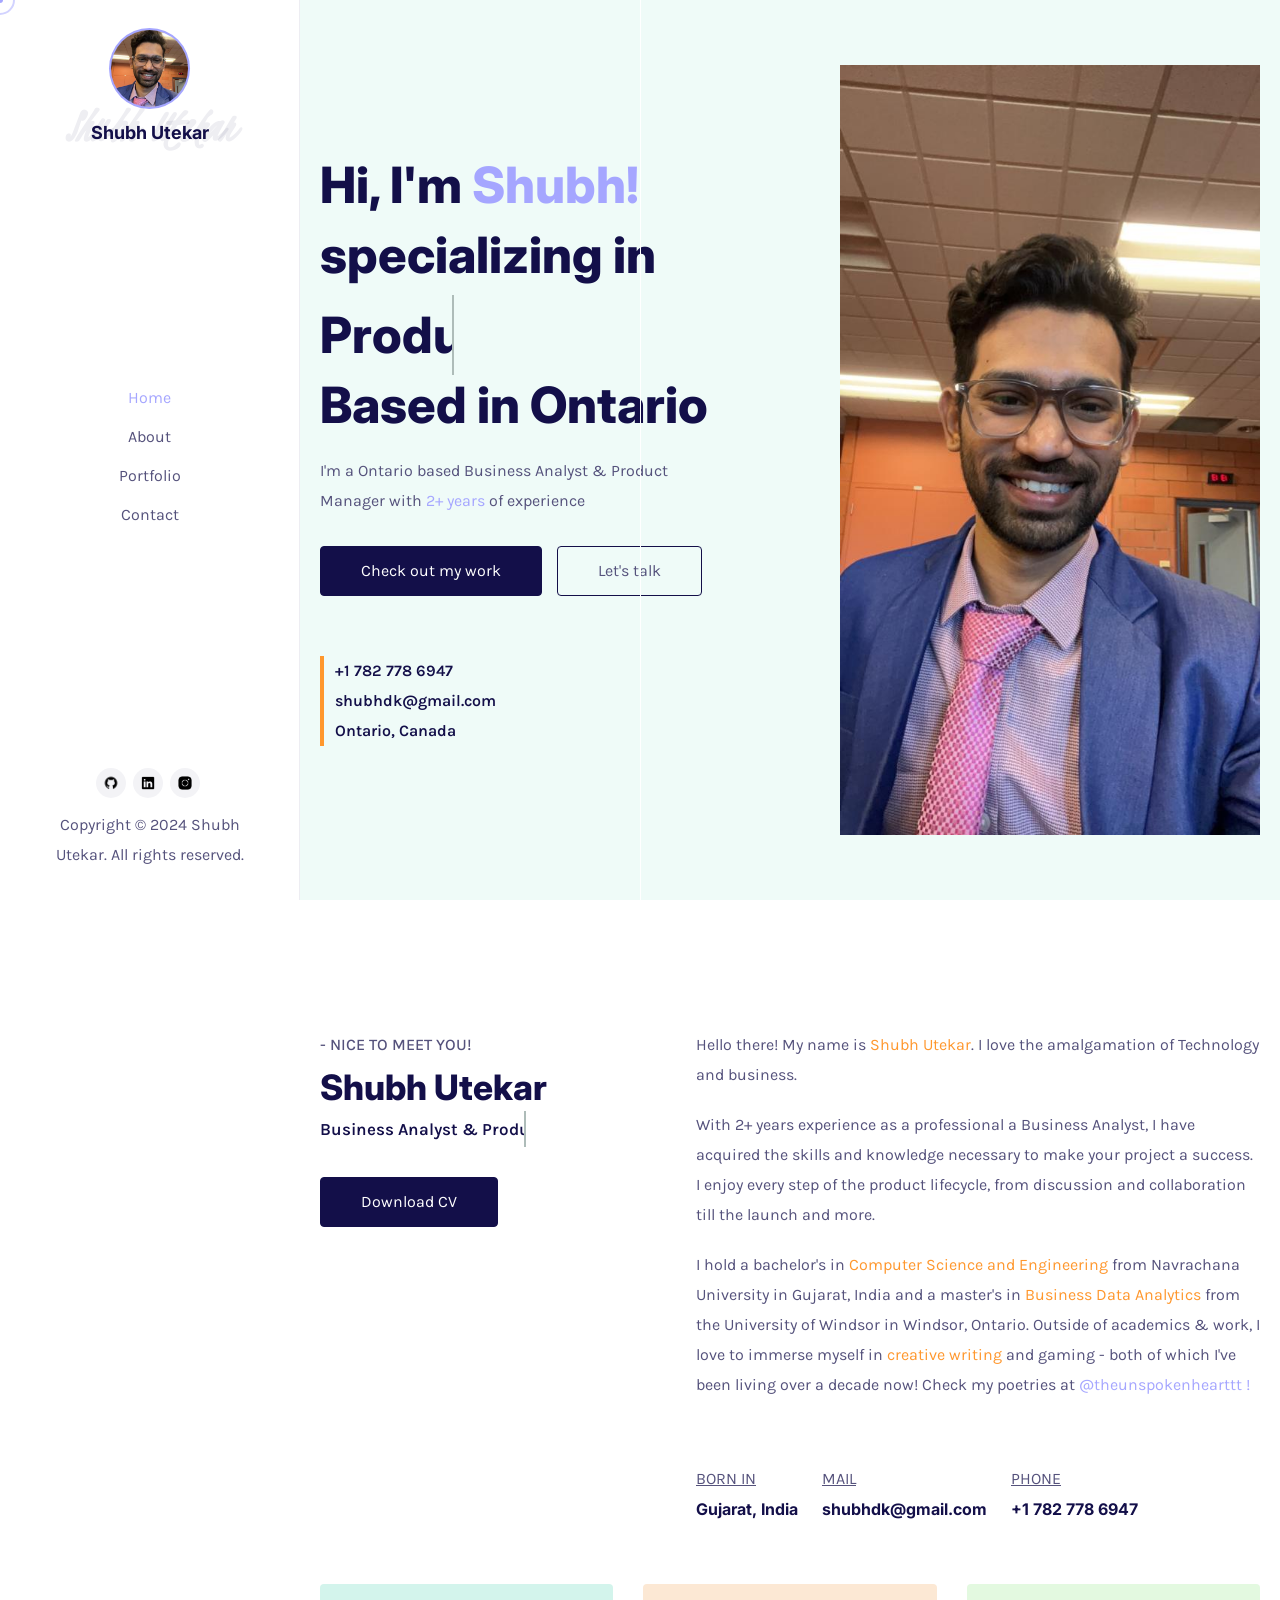
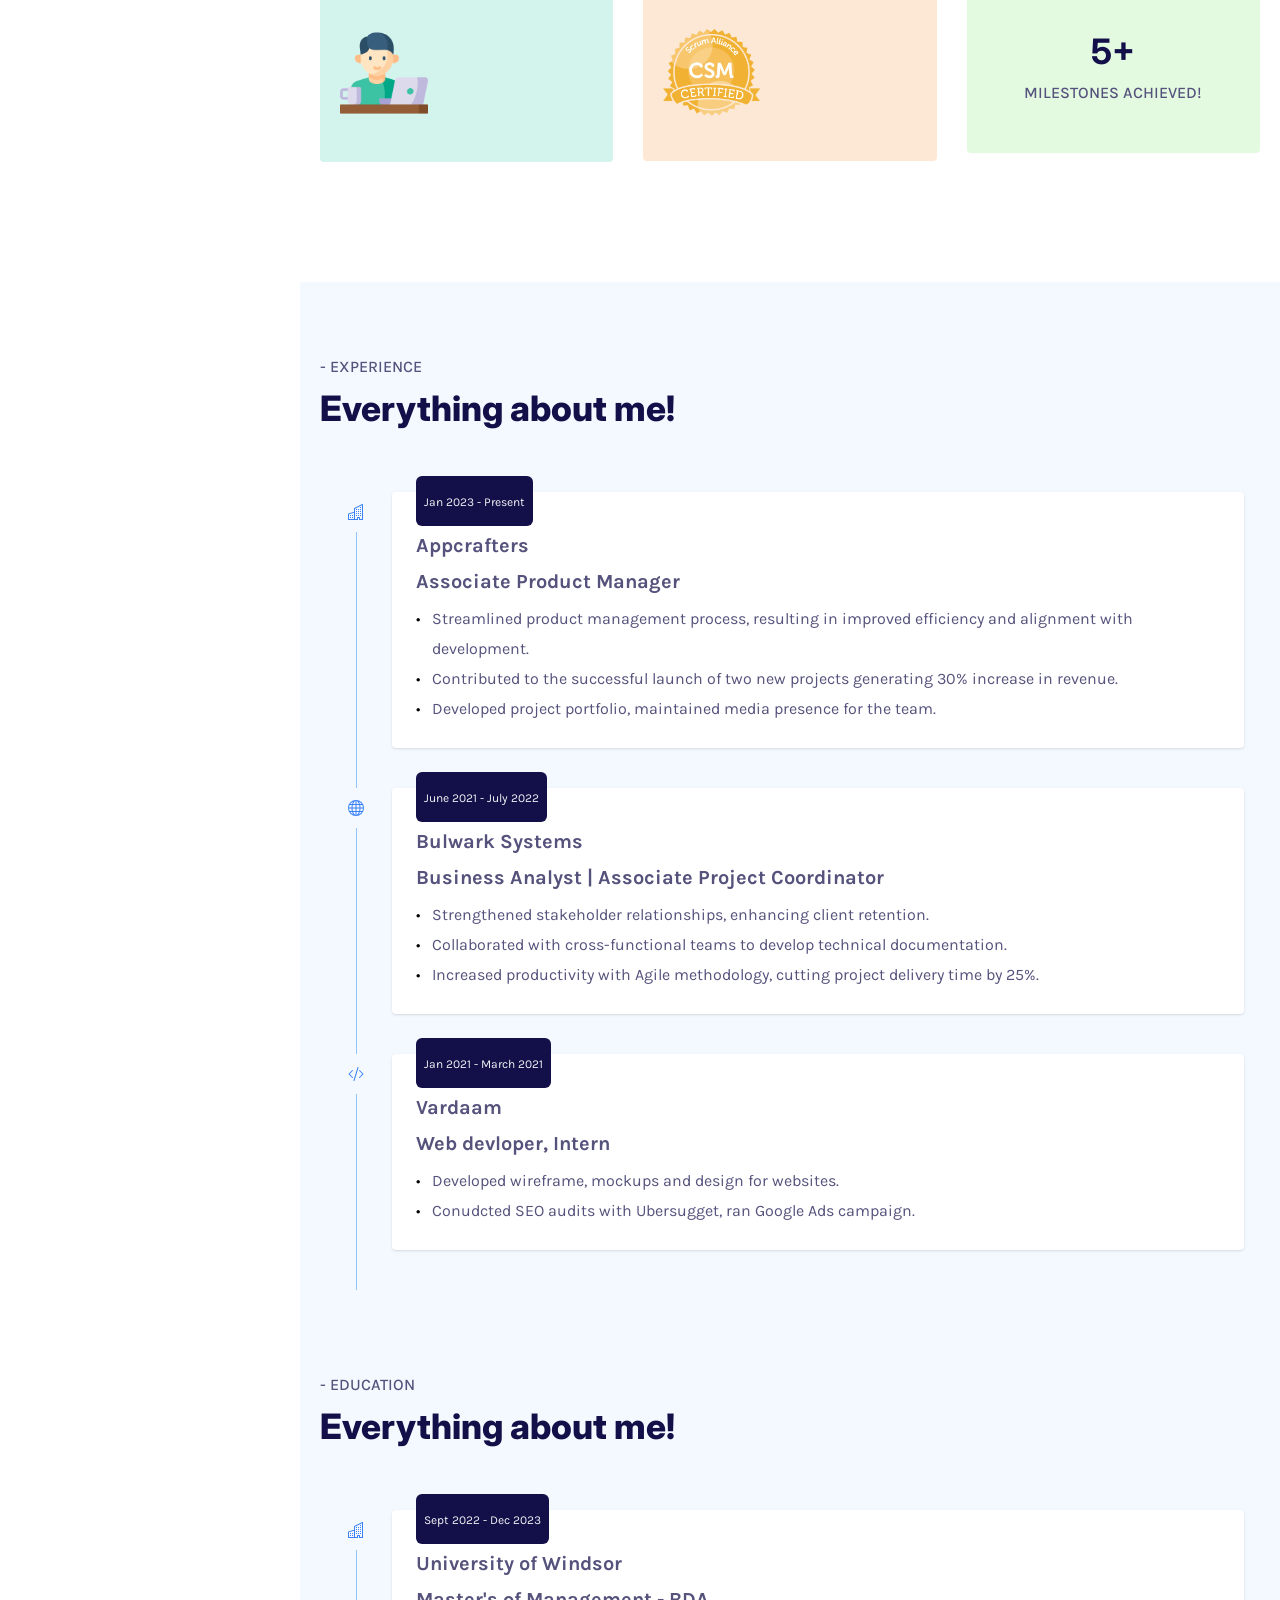
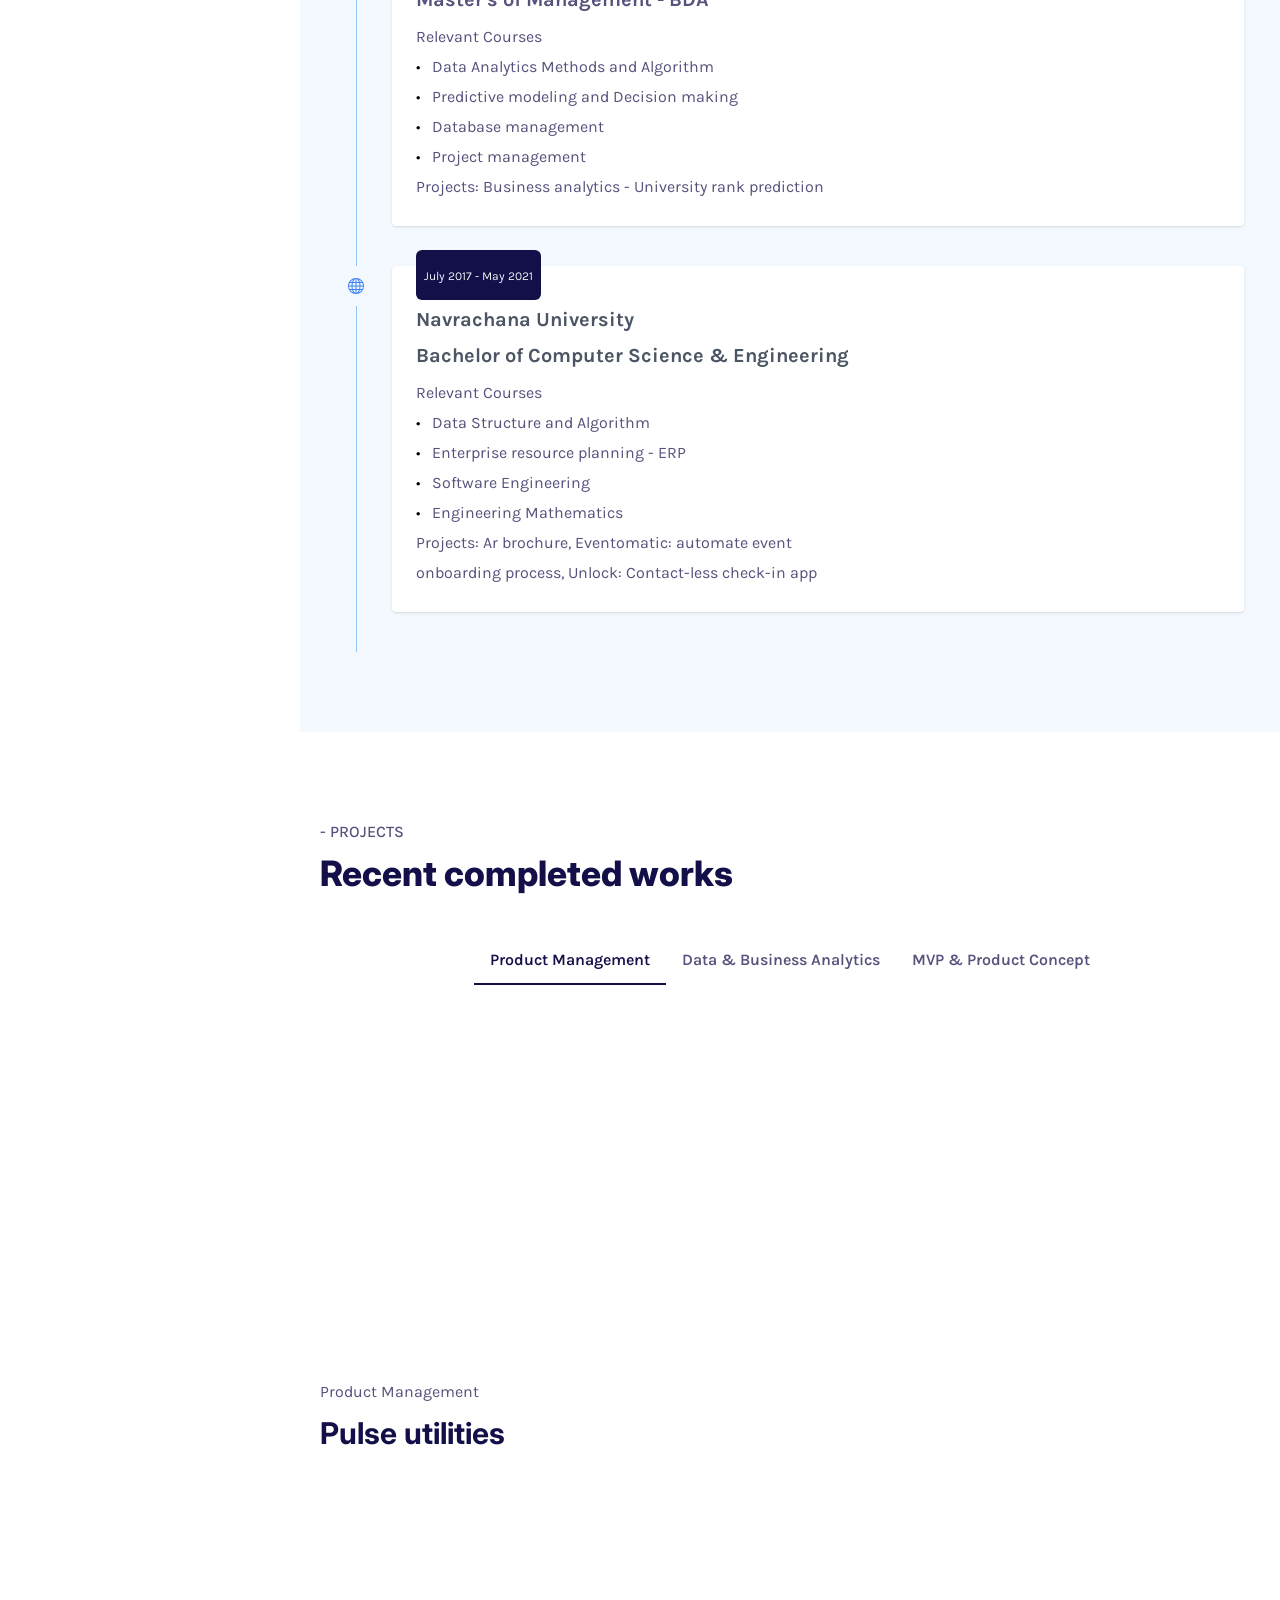
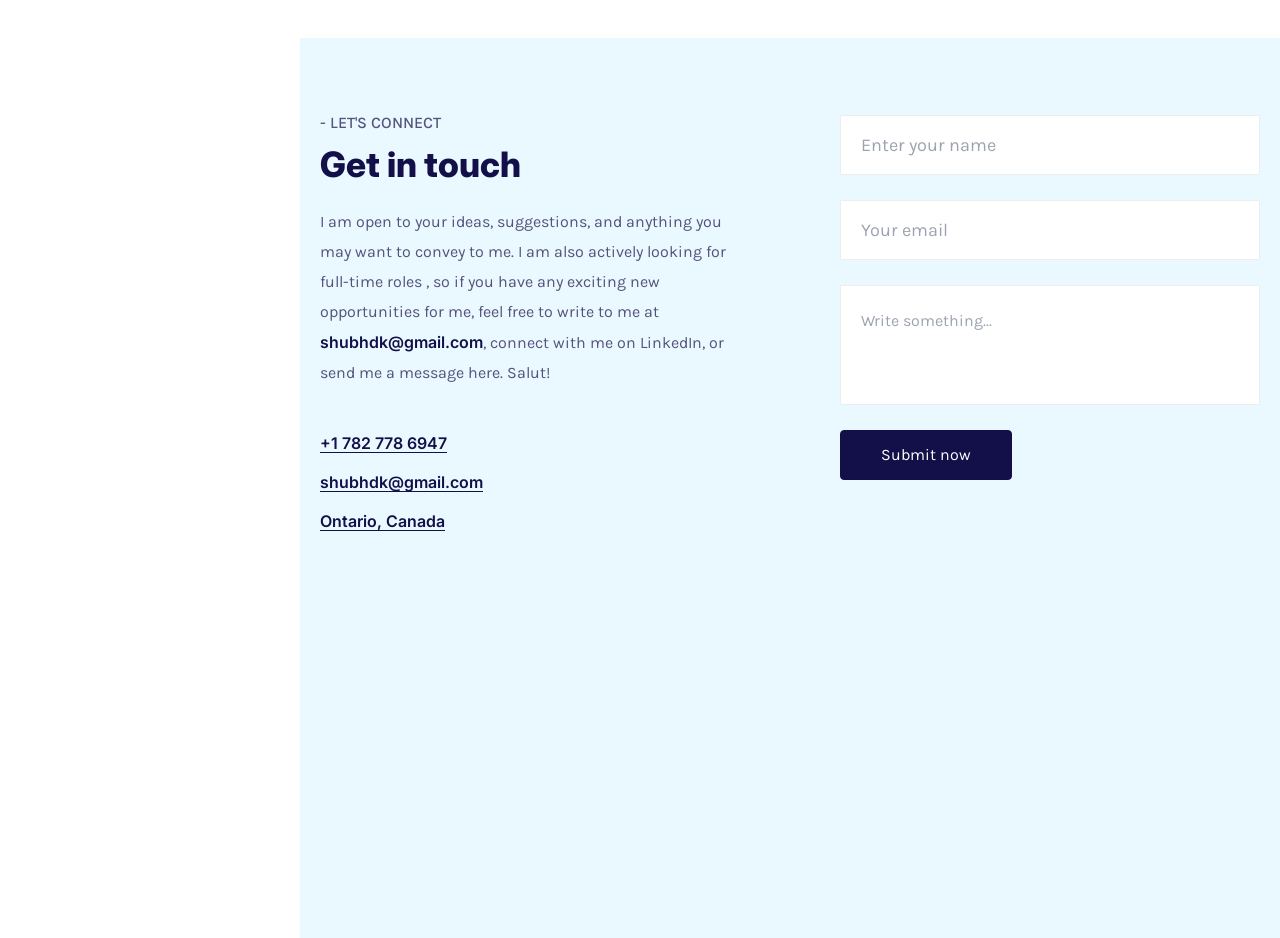
==== commit b569133f: "chore: format" ====
--- a/index.html
+++ b/index.html
@@ -1,520 +1,1369 @@
 <!DOCTYPE html>
-<!--[if lt IE 7 ]><html class="ie ie6" lang="en"> <![endif]-->
-<!--[if IE 7 ]><html class="ie ie7" lang="en"> <![endif]-->
-<!--[if IE 8 ]><html class="ie ie8" lang="en"> <![endif]-->
-<!--[if (gte IE 9)|!(IE)]><!--><html lang="en"> <!--<![endif]-->
-
-<head>
-
-<meta http-equiv="Content-Type" content="text/html; charset=utf-8" />
-
-<meta name="description" content="Name of your web site">
-<meta name="author" content="Marketify">
-
-<meta name="viewport" content="width=device-width, initial-scale=1, maximum-scale=1">
-
-<title>shubh Utekar</title>
-
-<!-- STYLES -->
-<link href="https://fonts.googleapis.com/css2?family=Karla:ital,wght@0,200;0,300;0,400;0,500;0,600;0,700;0,800;1,200;1,300;1,400;1,500;1,600;1,700;1,800&display=swap" rel="stylesheet">
-<link href="https://fonts.googleapis.com/css2?family=Inter:wght@100;200;300;400;500;600;700;800;900&display=swap" rel="stylesheet">
-<link href="https://fonts.googleapis.com/css2?family=Kristi&display=swap" rel="stylesheet">
-
-<link rel="stylesheet" type="text/css" href="assets/css/plugins.css" />
-<link rel="stylesheet" type="text/css" href="assets/css/custom.css" />
-<link rel="stylesheet" type="text/css" href="assets/css/modalbox.css" />
-<link rel="stylesheet" type="text/css" href="assets/css/main.css" />
-<link rel="stylesheet" type="text/css" href="assets/css/glide.core.min.css" />
-<link rel="stylesheet" type="text/css" href="assets/css/glide.theme.min.css" />
-<link rel="stylesheet" type="text/css" href="assets/css/bullet.point.css" />
-<!--[if lt IE 9]> <script type="text/javascript" src="js/modernizr.custom.js"></script> <![endif]-->
-<!-- /STYLES -->
-
-</head>
-
-<body> 
-	
-	<!-- PRELOADER -->
-	<div id="preloader">
-		<div class="loader_line"></div>
-	</div>
-	<!-- /PRELOADER -->
-	
-	<!-- WRAPPER ALL -->
-	<div class="elisc_tm_all_wrap w-full h-auto clear-both float-left relative" data-magic-cursor="show" data-enter="fadeInLeft" data-exit=""> 
-
-		<div class="dodo_tm_one_page_wrapper">
-			
-			<!-- MOBILE MENU -->
-			<div class="elisc_tm_topbar fixed top-0 left-0 right-0 h-[50px] bg-white z-[15] hidden">
-				<div class="topbar_inner w-full h-full clear-both flex items-center justify-between py-0 px-[20px]">
-					<div class="logo" data-type="image"> <!-- You can use text or image as logo. data-type values are: "image" and "text"  -->
-						<a class="image" href="#"><img class="max-w-[100px] max-h-[40px]" src="assets/img/logo/logo.png" alt="" /></a>
-						<a class="text" href="#"><span>R.Elisc</span></a>
-					</div>
-					<div class="trigger">
-						<div class="hamburger hamburger--slider">
-							<div class="hamburger-box">
-								<div class="hamburger-inner"></div>
-							</div>
-						</div>
-					</div>
-				</div>
-			</div>
-			<div class="elisc_tm_mobile_menu">
-				<div class="inner relative w-full h-full text-right px-[20px] pt-[70px] pb-[20px]">
-					<div class="wrapper">
-						<div class="avatar w-[70px] h-[70px] relative float-right mb-[50px]">
-							<div class="image absolute inset-0 bg-no-repeat bg-cover bg-center" data-img-url="assets/img/about/1.jpg"></div>
-						</div>
-						<div class="menu_list w-full h-auto clear-both float-left mb-[50px]">
-							<ul class="m-0 anchor_nav">
-                                <li class="active mb-[7px]"><a class="text-dark-color" href="#home">Home</a></li>
-                                <li class="mb-[7px]"><a class="text-dark-color" href="#about">About</a></li>
-                                <!-- <li class="mb-[7px]"><a class="text-dark-color" href="#service">Services</a></li> -->
-                                <li class="mb-[7px]"><a class="text-dark-color" href="#portfolio">Portfolio</a></li>
-                                <!-- <li class="mb-[7px]"><a class="text-dark-color" href="#news">Blog</a></li> -->
-                                <li class="mb-[7px]"><a class="text-dark-color" href="#contact">Contact</a></li>
-							</ul>
-						</div>
-						<div class="social w-full float-left mb-[5px]">
-							<ul>
-                                <li class="mr-[8px] inline-block"><a class="text-[#333]" href="#"><img class="svg" src="assets/img/svg/social/facebook.svg" alt="" /></a></li>
-                                <li class="mr-[8px] inline-block"><a class="text-[#333]" href="#"><img class="svg" src="assets/img/svg/social/instagram.svg" alt="" /></a></li>
-                                <li class="mr-[8px] inline-block"><a class="text-[#333]" href="#"><img class="svg" src="assets/img/svg/social/dribbble.svg" alt="" /></a></li>
-                                <li class="inline-block"><a class="text-[#333]" href="#"><img class="svg" src="assets/img/svg/social/tik-tok.svg" alt="" /></a></li>	</ul>
-						</div>
-						<div class="copyright w-full float-left">
-							<p class="text-dark-color">Copyright &copy; 2024</p>
-						</div>
-					</div>
-				</div>
-			</div>
-				
-			<!-- /MOBILE MENU -->
-					
-			<!-- SIDEBAR -->
-			<div class="elisc_tm_sidebar w-[370px] h-[100vh] fixed left-0 top-0 border-solid border-[rgba(85,82,124,.1)] border-r">
-				<div class="sidebar_inner w-full float-left h-auto clear-both text-center">
-					<div class="author w-full float-left pt-[60px]">
-						<div class="image relative w-[118px] inline-block">
-							<img class="relative opacity-0 min-w-full" src="assets/img/thumbs/1-1.jpg" alt="" />
-							<div class="main absolute inset-0 bg-no-repeat bg-cover bg-center rounded-full" data-img-url="assets/img/about/profile_pic.jpeg"></div>
-						</div>
-						<div class="name w-full float-left mt-[-19px]">
-							<h3><span>Shubh Utekar<span class="back">Shubh Utekar</span></span></h3>
-						</div>
-					</div>
-					<div class="menu scrollable w-full float-left">
-						<ul class="anchor_nav h-full flex items-center justify-center flex-col">
-							<li class="current mb-[15px]"><a href="#home">Home</a></li>
-							<li class="mb-[15px]"><a href="#about">About</a></li>
-							<!-- <li class="mb-[15px]"><a href="#service">Services</a></li> -->
-							<li class="mb-[15px]"><a href="#portfolio">Portfolio</a></li>
-							<!-- <li class="mb-[15px]"><a href="#news">Blog</a></li> -->
-							<li><a href="#contact">Contact</a></li>
-						</ul>
-					</div>
-					<div class="copyright absolute bottom-[50px]">
-						<div class="social w-full float-left mb-[7px]">
-							<ul>
-								<li class="mr-[3px] inline-block"><a class="w-[40px] h-[40px] inline-block relative rounded-full text-dark-color" href="https://github.com/shubh565" target="_blank"><i><img class="svg absolute top-1/2 left-1/2 translate-x-[-50%] translate-y-[-50%]" src="assets/img/platforms/github.png" alt="" /></i></a></li>
-								<li class="mr-[3px] inline-block"><a class="w-[40px] h-[40px] inline-block relative rounded-full text-dark-color" href="https://www.linkedin.com/in/shubh-utekar/" target="_blank"><i><img class="svg absolute top-1/2 left-1/2 translate-x-[-50%] translate-y-[-50%]" src="assets/img/platforms/linkedin.png" alt="" /></i></a></li>
-								<li class="mr-[3px] inline-block"><a class="w-[40px] h-[40px] inline-block relative rounded-full text-dark-color" href="https://www.instagram.com/theunspokenhearttt?utm_source=ig_web_button_share_sheet&igsh=ZDNlZDc0MzIxNw==" target="_blank"><i><img class="svg absolute top-1/2 left-1/2 translate-x-[-50%] translate-y-[-50%]" src="assets/img/platforms/instagram.png" alt="" /></i></a></li>
-								</ul>
-						</div>
-						<div class="text py-0 px-[50px]">
-							<p>Copyright © 2024 Shubh Utekar. All rights reserved.</p>
-						</div>
-					</div>
-				</div>
-			</div>
-			<!-- /SIDEBAR -->
-			
-			<!-- MAINPART -->
-		<div class="elisc_tm_mainpart w-full min-h-[100vh] clear-both float-left pl-[370px]">
-			<div class="mainpart_inner w-full min-h-[100vh] clear-both float-left relative">
-			
-				<!-- HOME -->
-				<div class="elisc_tm_section animated" id="home">
-					<div class="elisc_tm_home w-full min-h-[100vh] clear-both float-left bg-[#EFFBF8]">
-						<div class="tm_content w-full max-w-[1250px] h-auto clear-both my-0 mx-auto py-0 px-[20px]">
-							<div class="details w-full min-h-[100vh] flex items-center">
-								<div class="left w-1/2">
-									<div class="title w-full float-left mb-[21px]">
-										<h3 class="font-extrabold text-[60px] leading-[70px]">Hi, I'm <span class="text-blue-color">Shubh!</span></h3>
-										<h3 class="font-extrabold text-[60px] leading-[70px]">
-											<span class="cd-headline clip"> <!-- ANIMATE TEXT VALUES: zoom, rotate-1, letters type, letters rotate-2, loading-bar, slide, clip, letters rotate-3, letters scale, push,  -->
-												<span class="blc">specializing in</span><br>
-												<span class="cd-words-wrapper">
-												  <b class="is-visible">Product Management</b>
-												  <b>Business Analytics</b>
-										
-												</span>
-											</span>
-										</h3>
-										<h3 class="font-extrabold text-[60px] leading-[70px]">Based in Ontario</h3>
-									</div>
-									<div class="subtitle wfll max-w-[80%] float-left mb-[40px]">
-										<p>I'm a Ontario based Business Analyst &amp; Product Manager with <span class="text-blue-color">2+ years</span> of experience</p>
-									</div>
-									<div class="buttons w-full float-left flex items-center mb-[150px]">
-										<div class="elisc_tm_button transition_link">
-											<a href="#portfolio">Check out my work</a>
-										</div>
-										<div class="elisc_tm_button transition_link" data-style="border">
-											<a href="#contact">Let's talk</a>
-										</div>
-									</div>
-									<div class="info w-full float-left">
-										<ul class="relative">
-											<li class="pl-[15px]"><a class="text-[#130F49] font-semibold text-[18px]" href="tel:+1 782 778 6947">+1 782 778 6947</a></li>
-											<li class="pl-[15px]"><a class="text-[#130F49] font-semibold text-[18px]" href="mailto:shubhdk@gmail.com">shubhdk@gmail.com</a></li>
-											<li class="pl-[15px]"><a class="href_location text-[#130F49] font-semibold text-[18px]" href="#">Ontario, Canada </a></li>
-										</ul>
-									</div>
-								</div>
-								<div class="right w-1/2 pl-[50px]">
-									<img src="assets/img/about/profile_pic.jpeg" alt="" />
-								</div>
-							</div>
-						</div>
-					</div>
-				</div>
-				<!-- /HOME -->
-				
-				<!-- ABOUT -->
-				<div class="elisc_tm_section" id="about">
-					<div class="elisc_tm_about w-full float-left pt-[130px]">
-						<div class="tm_content w-full max-w-[1250px] h-auto clear-both my-0 mx-auto py-0 px-[20px]">
-							<div class="elisc_tm_biography w-full float-left flex mb-[40px]">
-								<div class="left w-[40%]">
-									<div class="title w-full float-left mb-[40px]">
-										<span class="mini block uppercase font-medium mb-[12px]">- Nice to meet you!</span>
-										<h3 class="name font-extrabold text-[40px]">Shubh Utekar</h3>
-										<span class="job font-semibold text-[20px] text-dark-color">
-											<span class="cd-headline clip"> <!-- ANIMATE TEXT VALUES: zoom, rotate-1, letters type, letters rotate-2, loading-bar, slide, clip, letters rotate-3, letters scale, push,  -->
-												<span class="blc">Business Analyst &amp;</span>
-												<span class="cd-words-wrapper">
-												  <b class="is-visible">Product Manager</b>
-												  <!--
+<!--[if lt IE 7]><html class="ie ie6" lang="en"> <![endif]-->
+<!--[if IE 7]><html class="ie ie7" lang="en"> <![endif]-->
+<!--[if IE 8]><html class="ie ie8" lang="en"> <![endif]-->
+<!--[if (gte IE 9)|!(IE)]><!-->
+<html lang="en">
+    <!--<![endif]-->
+
+    <head>
+        <meta http-equiv="Content-Type" content="text/html; charset=utf-8" />
+
+        <meta name="description" content="Name of your web site" />
+        <meta name="author" content="Marketify" />
+
+        <meta
+            name="viewport"
+            content="width=device-width, initial-scale=1, maximum-scale=1"
+        />
+
+        <title>shubh Utekar</title>
+
+        <!-- STYLES -->
+        <link
+            href="https://fonts.googleapis.com/css2?family=Karla:ital,wght@0,200;0,300;0,400;0,500;0,600;0,700;0,800;1,200;1,300;1,400;1,500;1,600;1,700;1,800&display=swap"
+            rel="stylesheet"
+        />
+        <link
+            href="https://fonts.googleapis.com/css2?family=Inter:wght@100;200;300;400;500;600;700;800;900&display=swap"
+            rel="stylesheet"
+        />
+        <link
+            href="https://fonts.googleapis.com/css2?family=Kristi&display=swap"
+            rel="stylesheet"
+        />
+
+        <link rel="stylesheet" type="text/css" href="assets/css/plugins.css" />
+        <link rel="stylesheet" type="text/css" href="assets/css/custom.css" />
+        <link rel="stylesheet" type="text/css" href="assets/css/modalbox.css" />
+        <link rel="stylesheet" type="text/css" href="assets/css/main.css" />
+        <link
+            rel="stylesheet"
+            type="text/css"
+            href="assets/css/glide.core.min.css"
+        />
+        <link
+            rel="stylesheet"
+            type="text/css"
+            href="assets/css/glide.theme.min.css"
+        />
+        <link
+            rel="stylesheet"
+            type="text/css"
+            href="assets/css/bullet.point.css"
+        />
+        <!--[if lt IE 9]>
+            <script
+                type="text/javascript"
+                src="js/modernizr.custom.js"
+            ></script>
+        <![endif]-->
+        <!-- /STYLES -->
+    </head>
+
+    <body>
+        <!-- PRELOADER -->
+        <div id="preloader">
+            <div class="loader_line"></div>
+        </div>
+        <!-- /PRELOADER -->
+
+        <!-- WRAPPER ALL -->
+        <div
+            class="elisc_tm_all_wrap w-full h-auto clear-both float-left relative"
+            data-magic-cursor="show"
+            data-enter="fadeInLeft"
+            data-exit=""
+        >
+            <div class="dodo_tm_one_page_wrapper">
+                <!-- MOBILE MENU -->
+                <div
+                    class="elisc_tm_topbar fixed top-0 left-0 right-0 h-[50px] bg-white z-[15] hidden"
+                >
+                    <div
+                        class="topbar_inner w-full h-full clear-both flex items-center justify-between py-0 px-[20px]"
+                    >
+                        <div class="logo" data-type="image">
+                            <!-- You can use text or image as logo. data-type values are: "image" and "text"  -->
+                            <a class="image" href="#"
+                                ><img
+                                    class="max-w-[100px] max-h-[40px]"
+                                    src="assets/img/logo/logo.png"
+                                    alt=""
+                            /></a>
+                            <a class="text" href="#"><span>R.Elisc</span></a>
+                        </div>
+                        <div class="trigger">
+                            <div class="hamburger hamburger--slider">
+                                <div class="hamburger-box">
+                                    <div class="hamburger-inner"></div>
+                                </div>
+                            </div>
+                        </div>
+                    </div>
+                </div>
+                <div class="elisc_tm_mobile_menu">
+                    <div
+                        class="inner relative w-full h-full text-right px-[20px] pt-[70px] pb-[20px]"
+                    >
+                        <div class="wrapper">
+                            <div
+                                class="avatar w-[70px] h-[70px] relative float-right mb-[50px]"
+                            >
+                                <div
+                                    class="image absolute inset-0 bg-no-repeat bg-cover bg-center"
+                                    data-img-url="assets/img/about/1.jpg"
+                                ></div>
+                            </div>
+                            <div
+                                class="menu_list w-full h-auto clear-both float-left mb-[50px]"
+                            >
+                                <ul class="m-0 anchor_nav">
+                                    <li class="active mb-[7px]">
+                                        <a class="text-dark-color" href="#home"
+                                            >Home</a
+                                        >
+                                    </li>
+                                    <li class="mb-[7px]">
+                                        <a class="text-dark-color" href="#about"
+                                            >About</a
+                                        >
+                                    </li>
+                                    <!-- <li class="mb-[7px]"><a class="text-dark-color" href="#service">Services</a></li> -->
+                                    <li class="mb-[7px]">
+                                        <a
+                                            class="text-dark-color"
+                                            href="#portfolio"
+                                            >Portfolio</a
+                                        >
+                                    </li>
+                                    <!-- <li class="mb-[7px]"><a class="text-dark-color" href="#news">Blog</a></li> -->
+                                    <li class="mb-[7px]">
+                                        <a
+                                            class="text-dark-color"
+                                            href="#contact"
+                                            >Contact</a
+                                        >
+                                    </li>
+                                </ul>
+                            </div>
+                            <div class="social w-full float-left mb-[5px]">
+                                <ul>
+                                    <li class="mr-[8px] inline-block">
+                                        <a class="text-[#333]" href="#"
+                                            ><img
+                                                class="svg"
+                                                src="assets/img/svg/social/facebook.svg"
+                                                alt=""
+                                        /></a>
+                                    </li>
+                                    <li class="mr-[8px] inline-block">
+                                        <a class="text-[#333]" href="#"
+                                            ><img
+                                                class="svg"
+                                                src="assets/img/svg/social/instagram.svg"
+                                                alt=""
+                                        /></a>
+                                    </li>
+                                    <li class="mr-[8px] inline-block">
+                                        <a class="text-[#333]" href="#"
+                                            ><img
+                                                class="svg"
+                                                src="assets/img/svg/social/dribbble.svg"
+                                                alt=""
+                                        /></a>
+                                    </li>
+                                    <li class="inline-block">
+                                        <a class="text-[#333]" href="#"
+                                            ><img
+                                                class="svg"
+                                                src="assets/img/svg/social/tik-tok.svg"
+                                                alt=""
+                                        /></a>
+                                    </li>
+                                </ul>
+                            </div>
+                            <div class="copyright w-full float-left">
+                                <p class="text-dark-color">
+                                    Copyright &copy; 2024
+                                </p>
+                            </div>
+                        </div>
+                    </div>
+                </div>
+
+                <!-- /MOBILE MENU -->
+
+                <!-- SIDEBAR -->
+                <div
+                    class="elisc_tm_sidebar w-[370px] h-[100vh] fixed left-0 top-0 border-solid border-[rgba(85,82,124,.1)] border-r"
+                >
+                    <div
+                        class="sidebar_inner w-full float-left h-auto clear-both text-center"
+                    >
+                        <div class="author w-full float-left pt-[60px]">
+                            <div class="image relative w-[118px] inline-block">
+                                <img
+                                    class="relative opacity-0 min-w-full"
+                                    src="assets/img/thumbs/1-1.jpg"
+                                    alt=""
+                                />
+                                <div
+                                    class="main absolute inset-0 bg-no-repeat bg-cover bg-center rounded-full"
+                                    data-img-url="assets/img/about/profile_pic.jpeg"
+                                ></div>
+                            </div>
+                            <div class="name w-full float-left mt-[-19px]">
+                                <h3>
+                                    <span
+                                        >Shubh Utekar<span class="back"
+                                            >Shubh Utekar</span
+                                        ></span
+                                    >
+                                </h3>
+                            </div>
+                        </div>
+                        <div class="menu scrollable w-full float-left">
+                            <ul
+                                class="anchor_nav h-full flex items-center justify-center flex-col"
+                            >
+                                <li class="current mb-[15px]">
+                                    <a href="#home">Home</a>
+                                </li>
+                                <li class="mb-[15px]">
+                                    <a href="#about">About</a>
+                                </li>
+                                <!-- <li class="mb-[15px]"><a href="#service">Services</a></li> -->
+                                <li class="mb-[15px]">
+                                    <a href="#portfolio">Portfolio</a>
+                                </li>
+                                <!-- <li class="mb-[15px]"><a href="#news">Blog</a></li> -->
+                                <li><a href="#contact">Contact</a></li>
+                            </ul>
+                        </div>
+                        <div class="copyright absolute bottom-[50px]">
+                            <div class="social w-full float-left mb-[7px]">
+                                <ul>
+                                    <li class="mr-[3px] inline-block">
+                                        <a
+                                            class="w-[40px] h-[40px] inline-block relative rounded-full text-dark-color"
+                                            href="https://github.com/shubh565"
+                                            target="_blank"
+                                            ><i
+                                                ><img
+                                                    class="svg absolute top-1/2 left-1/2 translate-x-[-50%] translate-y-[-50%]"
+                                                    src="assets/img/platforms/github.png"
+                                                    alt="" /></i
+                                        ></a>
+                                    </li>
+                                    <li class="mr-[3px] inline-block">
+                                        <a
+                                            class="w-[40px] h-[40px] inline-block relative rounded-full text-dark-color"
+                                            href="https://www.linkedin.com/in/shubh-utekar/"
+                                            target="_blank"
+                                            ><i
+                                                ><img
+                                                    class="svg absolute top-1/2 left-1/2 translate-x-[-50%] translate-y-[-50%]"
+                                                    src="assets/img/platforms/linkedin.png"
+                                                    alt="" /></i
+                                        ></a>
+                                    </li>
+                                    <li class="mr-[3px] inline-block">
+                                        <a
+                                            class="w-[40px] h-[40px] inline-block relative rounded-full text-dark-color"
+                                            href="https://www.instagram.com/theunspokenhearttt?utm_source=ig_web_button_share_sheet&igsh=ZDNlZDc0MzIxNw=="
+                                            target="_blank"
+                                            ><i
+                                                ><img
+                                                    class="svg absolute top-1/2 left-1/2 translate-x-[-50%] translate-y-[-50%]"
+                                                    src="assets/img/platforms/instagram.png"
+                                                    alt="" /></i
+                                        ></a>
+                                    </li>
+                                </ul>
+                            </div>
+                            <div class="text py-0 px-[50px]">
+                                <p>
+                                    Copyright © 2024 Shubh Utekar. All rights
+                                    reserved.
+                                </p>
+                            </div>
+                        </div>
+                    </div>
+                </div>
+                <!-- /SIDEBAR -->
+
+                <!-- MAINPART -->
+                <div
+                    class="elisc_tm_mainpart w-full min-h-[100vh] clear-both float-left pl-[370px]"
+                >
+                    <div
+                        class="mainpart_inner w-full min-h-[100vh] clear-both float-left relative"
+                    >
+                        <!-- HOME -->
+                        <div class="elisc_tm_section animated" id="home">
+                            <div
+                                class="elisc_tm_home w-full min-h-[100vh] clear-both float-left bg-[#EFFBF8]"
+                            >
+                                <div
+                                    class="tm_content w-full max-w-[1250px] h-auto clear-both my-0 mx-auto py-0 px-[20px]"
+                                >
+                                    <div
+                                        class="details w-full min-h-[100vh] flex items-center"
+                                    >
+                                        <div class="left w-1/2">
+                                            <div
+                                                class="title w-full float-left mb-[21px]"
+                                            >
+                                                <h3
+                                                    class="font-extrabold text-[60px] leading-[70px]"
+                                                >
+                                                    Hi, I'm
+                                                    <span
+                                                        class="text-blue-color"
+                                                        >Shubh!</span
+                                                    >
+                                                </h3>
+                                                <h3
+                                                    class="font-extrabold text-[60px] leading-[70px]"
+                                                >
+                                                    <span
+                                                        class="cd-headline clip"
+                                                    >
+                                                        <!-- ANIMATE TEXT VALUES: zoom, rotate-1, letters type, letters rotate-2, loading-bar, slide, clip, letters rotate-3, letters scale, push,  -->
+                                                        <span class="blc"
+                                                            >specializing
+                                                            in</span
+                                                        ><br />
+                                                        <span
+                                                            class="cd-words-wrapper"
+                                                        >
+                                                            <b
+                                                                class="is-visible"
+                                                                >Product
+                                                                Management</b
+                                                            >
+                                                            <b
+                                                                >Business
+                                                                Analytics</b
+                                                            >
+                                                        </span>
+                                                    </span>
+                                                </h3>
+                                                <h3
+                                                    class="font-extrabold text-[60px] leading-[70px]"
+                                                >
+                                                    Based in Ontario
+                                                </h3>
+                                            </div>
+                                            <div
+                                                class="subtitle wfll max-w-[80%] float-left mb-[40px]"
+                                            >
+                                                <p>
+                                                    I'm a Ontario based Business
+                                                    Analyst &amp; Product
+                                                    Manager with
+                                                    <span
+                                                        class="text-blue-color"
+                                                        >2+ years</span
+                                                    >
+                                                    of experience
+                                                </p>
+                                            </div>
+                                            <div
+                                                class="buttons w-full float-left flex items-center mb-[150px]"
+                                            >
+                                                <div
+                                                    class="elisc_tm_button transition_link"
+                                                >
+                                                    <a href="#portfolio"
+                                                        >Check out my work</a
+                                                    >
+                                                </div>
+                                                <div
+                                                    class="elisc_tm_button transition_link"
+                                                    data-style="border"
+                                                >
+                                                    <a href="#contact"
+                                                        >Let's talk</a
+                                                    >
+                                                </div>
+                                            </div>
+                                            <div class="info w-full float-left">
+                                                <ul class="relative">
+                                                    <li class="pl-[15px]">
+                                                        <a
+                                                            class="text-[#130F49] font-semibold text-[18px]"
+                                                            href="tel:+17827786947"
+                                                            >+1 782 778 6947</a
+                                                        >
+                                                    </li>
+                                                    <li class="pl-[15px]">
+                                                        <a
+                                                            class="text-[#130F49] font-semibold text-[18px]"
+                                                            href="mailto:shubhdk@gmail.com"
+                                                            >shubhdk@gmail.com</a
+                                                        >
+                                                    </li>
+                                                    <li class="pl-[15px]">
+                                                        <a
+                                                            class="href_location text-[#130F49] font-semibold text-[18px]"
+                                                            href="#"
+                                                            >Ontario, Canada
+                                                        </a>
+                                                    </li>
+                                                </ul>
+                                            </div>
+                                        </div>
+                                        <div class="right w-1/2 pl-[50px]">
+                                            <img
+                                                src="assets/img/about/profile_pic.jpeg"
+                                                alt=""
+                                            />
+                                        </div>
+                                    </div>
+                                </div>
+                            </div>
+                        </div>
+                        <!-- /HOME -->
+
+                        <!-- ABOUT -->
+                        <div class="elisc_tm_section" id="about">
+                            <div
+                                class="elisc_tm_about w-full float-left pt-[130px]"
+                            >
+                                <div
+                                    class="tm_content w-full max-w-[1250px] h-auto clear-both my-0 mx-auto py-0 px-[20px]"
+                                >
+                                    <div
+                                        class="elisc_tm_biography w-full float-left flex mb-[40px]"
+                                    >
+                                        <div class="left w-[40%]">
+                                            <div
+                                                class="title w-full float-left mb-[40px]"
+                                            >
+                                                <span
+                                                    class="mini block uppercase font-medium mb-[12px]"
+                                                    >- Nice to meet you!</span
+                                                >
+                                                <h3
+                                                    class="name font-extrabold text-[40px]"
+                                                >
+                                                    Shubh Utekar
+                                                </h3>
+                                                <span
+                                                    class="job font-semibold text-[20px] text-dark-color"
+                                                >
+                                                    <span
+                                                        class="cd-headline clip"
+                                                    >
+                                                        <!-- ANIMATE TEXT VALUES: zoom, rotate-1, letters type, letters rotate-2, loading-bar, slide, clip, letters rotate-3, letters scale, push,  -->
+                                                        <span class="blc"
+                                                            >Business Analyst
+                                                            &amp;</span
+                                                        >
+                                                        <span
+                                                            class="cd-words-wrapper"
+                                                        >
+                                                            <b
+                                                                class="is-visible"
+                                                                >Product
+                                                                Manager</b
+                                                            >
+                                                            <!--
 												  <b>Coder</b>
 												  <b>Player</b> -->
-												</span>
-											</span>
-										</span>
-									</div>
-									<div class="elisc_tm_button transition_link">
-										<!-- Paste CV link in below href -->
-										<a href="https://cdn.pixabay.com/photo/2015/04/19/08/32/marguerite-729510_640.jpg" download="testing">Download CV</a>
-									</div>
-								</div>
-								<div class="right w-[60%]">
-									<div class="text w-full float-left mb-[44px]">
-										<p class="mb-[30px]">Hello there! My name is <span class="text-yellow-color">Shubh Utekar</span>. I love the amalgamation of Technology and business.</p>
-										<p>With 2+ years experience as a professional a Business Analyst, I have acquired the skills and knowledge necessary to make your project a success. I enjoy every step of the product lifecycle, from discussion and collaboration till the launch and more.</p>
-										<p>I hold a bachelor's in <span class="text-yellow-color">Computer Science and Engineering</span> from Navrachana University in Gujarat, India and a master's in <span class="text-yellow-color">Business Data Analytics</span> from the University of Windsor in Windsor, Ontario. Outside of academics & work, I love to immerse myself in  <span class="text-yellow-color">creative writing</span> and gaming - both of which I've been living over a decade now! Check my poetries at <a href="https://www.instagram.com/theunspokenhearttt?utm_source=ig_web_button_share_sheet&igsh=ZDNlZDc0MzIxNw==" class="text-blue-color" target="_blank">@theunspokenhearttt !</a></p>
-									</div>
-									<div class="info w-full float-left">
-										<ul>
-											<!--<li class="mr-[40px] mb-[20px] inline-block">
+                                                        </span>
+                                                    </span>
+                                                </span>
+                                            </div>
+                                            <div
+                                                class="elisc_tm_button transition_link"
+                                            >
+                                                <!-- Paste CV link in below href -->
+                                                <a
+                                                    href="https://cdn.pixabay.com/photo/2015/04/19/08/32/marguerite-729510_640.jpg"
+                                                    download="testing"
+                                                    >Download CV</a
+                                                >
+                                            </div>
+                                        </div>
+                                        <div class="right w-[60%]">
+                                            <div
+                                                class="text w-full float-left mb-[44px]"
+                                            >
+                                                <p class="mb-[30px]">
+                                                    Hello there! My name is
+                                                    <span
+                                                        class="text-yellow-color"
+                                                        >Shubh Utekar</span
+                                                    >. I love the amalgamation
+                                                    of Technology and business.
+                                                </p>
+                                                <p>
+                                                    With 2+ years experience as
+                                                    a professional a Business
+                                                    Analyst, I have acquired the
+                                                    skills and knowledge
+                                                    necessary to make your
+                                                    project a success. I enjoy
+                                                    every step of the product
+                                                    lifecycle, from discussion
+                                                    and collaboration till the
+                                                    launch and more.
+                                                </p>
+                                                <p>
+                                                    I hold a bachelor's in
+                                                    <span
+                                                        class="text-yellow-color"
+                                                        >Computer Science and
+                                                        Engineering</span
+                                                    >
+                                                    from Navrachana University
+                                                    in Gujarat, India and a
+                                                    master's in
+                                                    <span
+                                                        class="text-yellow-color"
+                                                        >Business Data
+                                                        Analytics</span
+                                                    >
+                                                    from the University of
+                                                    Windsor in Windsor, Ontario.
+                                                    Outside of academics & work,
+                                                    I love to immerse myself in
+                                                    <span
+                                                        class="text-yellow-color"
+                                                        >creative writing</span
+                                                    >
+                                                    and gaming - both of which
+                                                    I've been living over a
+                                                    decade now! Check my
+                                                    poetries at
+                                                    <a
+                                                        href="https://www.instagram.com/theunspokenhearttt?utm_source=ig_web_button_share_sheet&igsh=ZDNlZDc0MzIxNw=="
+                                                        class="text-blue-color"
+                                                        target="_blank"
+                                                        >@theunspokenhearttt
+                                                        !</a
+                                                    >
+                                                </p>
+                                            </div>
+                                            <div class="info w-full float-left">
+                                                <ul>
+                                                    <!--<li class="mr-[40px] mb-[20px] inline-block">
 												<span class="block uppercase underline">Age</span>
 												<span class="block font-inter font-bold text-dark-color">25</span>
 											</li> -->
-											<li class="mr-[40px] mb-[20px] inline-block">
-												<span class="block uppercase underline">Born In</span>
-												<span class="block font-inter font-bold text-dark-color"><a class="href_location" href="#">Gujarat, India</a></span>
-											</li>
-											<li class="mr-[40px] mb-[20px] inline-block">
-												<span class="block uppercase underline">Mail</span>
-												<span class="block font-inter font-bold text-dark-color"><a href="mailto:shubhdk@gmail.com">shubhdk@gmail.com</a></span>
-											</li>
-											<li class="mr-[40px] mb-[20px] inline-block">
-												<span class="block uppercase underline">Phone</span>
-												<span class="block font-inter font-bold text-dark-color"><a href="tel:+1 782 778 6947">+1 782 778 6947</a></span>
-											</li>
-										</ul>
-									</div>                
-								</div>
-							</div>
-							<div class="elisc_tm_counter w-full float-left mb-[90px]">
-								<ul class="ml-[-30px]">
-									<li class="mb-[30px] float-left w-1/3 pl-[30px] transition_link">
-										<a href="#portfolio">
-											<div class="list_inner w-full float-left relative text-center py-[60px] px-[20px] rounded-[4px] overflow-hidden bg-[#D3F4EC]">
-											<span><center><img src="assets/img/platforms/freelancer.png" width="79"/></center></span>
-										</div>
-										</a>
-									</li>
-									<li class="mb-[30px] float-left w-1/3 pl-[30px]">
-										<div class="list_inner w-full float-left relative text-center rounded-[4px] overflow-hidden bg-[#FCE8D4]">
-											<span><center><img src="assets/img/about/csm.webp" width="87"/></center></span>
-										</div>
-									</li>
-									<li class="mb-[30px] float-left w-1/3 pl-[30px]">
-										<div class="list_inner w-full float-left relative text-center py-[60px] px-[20px] rounded-[4px] overflow-hidden bg-[#E3F9E0]">
-											<h3 class="text-[40px] mb-[7px]">5+</h3>
-											<span class="font-medium font-karla uppercase">Milestones Achieved!</span>
-										</div>
-									</li>
-								</ul>
-							</div>
-						</div>
-						<div class="elisc_tm_experience w-full float-left bg-[#F3F9FF] pt-[70px] px-0">
-							<div class="tm_content w-full max-w-[1250px] h-auto clear-both my-0 mx-auto py-0 px-[20px]">
-								<div class="elisc_tm_title w-full float-left">
-									<span class="w-full float-left font-medium uppercase inline-block mb-[12px]">- Experience</span>
-									<h3 class="text-[40px] font-extrabold">Everything about me!</h3>
-								</div>
-								<br>
-								<section class="items-center py-16">
-									<div class="justify-center max-w-6xl px-4 py-4 mx-auto lg:py-8 md:px-6">
-									<div class="w-full mx-auto lg:max-w-3xl">
-									<div class="relative flex justify-between">
-									<div class="hidden py-3 w-14 md:block ">
-									<h2 class="text-base font-medium text-gray-700 timeline_text">Step 1</h2>
-									</div>
-									<div class="flex flex-col items-center w-10 mr-4 md:w-24">
-									<div>
-									<div class="flex items-center justify-center w-10 h-10 border border-blue-500 rounded-full dark:border-blue-400">
-									<svg xmlns="http://www.w3.org/2000/svg" width="16" height="16" fill="currentColor" class="w-4 h-4 text-blue-500 dark:text-blue-400 bi bi-building" viewBox="0 0 16 16">
-									<path fill-rule="evenodd" d="M14.763.075A.5.5 0 0 1 15 .5v15a.5.5 0 0 1-.5.5h-3a.5.5 0 0 1-.5-.5V14h-1v1.5a.5.5 0 0 1-.5.5h-9a.5.5 0 0 1-.5-.5V10a.5.5 0 0 1 .342-.474L6 7.64V4.5a.5.5 0 0 1 .276-.447l8-4a.5.5 0 0 1 .487.022zM6 8.694 1 10.36V15h5V8.694zM7 15h2v-1.5a.5.5 0 0 1 .5-.5h2a.5.5 0 0 1 .5.5V15h2V1.309l-7 3.5V15z">
-									</path>
-									<path d="M2 11h1v1H2v-1zm2 0h1v1H4v-1zm-2 2h1v1H2v-1zm2 0h1v1H4v-1zm4-4h1v1H8V9zm2 0h1v1h-1V9zm-2 2h1v1H8v-1zm2 0h1v1h-1v-1zm2-2h1v1h-1V9zm0 2h1v1h-1v-1zM8 7h1v1H8V7zm2 0h1v1h-1V7zm2 0h1v1h-1V7zM8 5h1v1H8V5zm2 0h1v1h-1V5zm2 0h1v1h-1V5zm0-2h1v1h-1V3z">
-									</path>
-									</svg>
-									</div>
-									</div>
-									<div class="w-px h-full bg-blue-300"></div>
-									</div>
-									<div class="relative flex-1 mb-10 bg-white rounded shadow lg:mb-8 dark:bg-white-100">
-									<div class="absolute inline-block w-4 overflow-hidden -translate-y-1/2 top-7 -left-4">
-									<div class="hidden h-10 origin-top-right transform -rotate-45 bg-blue-600 dark:bg-blue-500 lg:block drop-shadow-lg">
-									</div>
-									</div>
-									<div class="relative z-20 p-6">
-                                        <div class="absolute -top-4 -left[-30px] lg:top-0 lg:left-0 inline-block px-2 py-2.5 rounded-md lg:rounded-br-md lg:rounded-tl-md" style="background-color: #130F49;">
-
-									<span class="text-xs text-gray-100">Jan 2023 - Present</span>
-									</div>
-									<p class="mt-4 mb-2 text-xl font-bold lg:mt-8 timeline_text" style="color: #55527c;">
-										Appcrafters
-									</p>
-									<p class="mb-2 text-xl font-bold text-gray-600 lg:mt-8 timeline_text" style="color: #55527c;">
-									Associate Product Manager
-									</p>
-									<ul class="custom-list" style="color: #55527c;">
-                                        <li>Streamlined product management process, resulting in improved efficiency and alignment with development.</li>
-                                        <li>Contributed to the successful launch of two new projects generating 30% increase in revenue.</li>
-                                        <li>Developed project portfolio, maintained media presence for the team.</li>
-                                    </ul>
-                                
-									</div>
-									</div>
-									</div>
-									<div class="relative flex justify-between">
-									<div class="hidden py-3 w-14 md:block ">
-									<h2 class="text-base font-medium text-gray-700 timeline_text">Step 2</h2>
-									</div>
-									<div class="flex flex-col items-center w-10 mr-4 md:w-24">
-									<div>
-									<div class="flex items-center justify-center w-10 h-10 border border-blue-500 rounded-full dark:border-blue-400">
-									<svg xmlns="http://www.w3.org/2000/svg" width="16" height="16" fill="currentColor" class="w-4 h-4 text-blue-500 dark:text-blue-400 bi bi-globe" viewBox="0 0 16 16">
-									<path d="M0 8a8 8 0 1 1 16 0A8 8 0 0 1 0 8zm7.5-6.923c-.67.204-1.335.82-1.887 1.855A7.97 7.97 0 0 0 5.145 4H7.5V1.077zM4.09 4a9.267 9.267 0 0 1 .64-1.539 6.7 6.7 0 0 1 .597-.933A7.025 7.025 0 0 0 2.255 4H4.09zm-.582 3.5c.03-.877.138-1.718.312-2.5H1.674a6.958 6.958 0 0 0-.656 2.5h2.49zM4.847 5a12.5 12.5 0 0 0-.338 2.5H7.5V5H4.847zM8.5 5v2.5h2.99a12.495 12.495 0 0 0-.337-2.5H8.5zM4.51 8.5a12.5 12.5 0 0 0 .337 2.5H7.5V8.5H4.51zm3.99 0V11h2.653c.187-.765.306-1.608.338-2.5H8.5zM5.145 12c.138.386.295.744.468 1.068.552 1.035 1.218 1.65 1.887 1.855V12H5.145zm.182 2.472a6.696 6.696 0 0 1-.597-.933A9.268 9.268 0 0 1 4.09 12H2.255a7.024 7.024 0 0 0 3.072 2.472zM3.82 11a13.652 13.652 0 0 1-.312-2.5h-2.49c.062.89.291 1.733.656 2.5H3.82zm6.853 3.472A7.024 7.024 0 0 0 13.745 12H11.91a9.27 9.27 0 0 1-.64 1.539 6.688 6.688 0 0 1-.597.933zM8.5 12v2.923c.67-.204 1.335-.82 1.887-1.855.173-.324.33-.682.468-1.068H8.5zm3.68-1h2.146c.365-.767.594-1.61.656-2.5h-2.49a13.65 13.65 0 0 1-.312 2.5zm2.802-3.5a6.959 6.959 0 0 0-.656-2.5H12.18c.174.782.282 1.623.312 2.5h2.49zM11.27 2.461c.247.464.462.98.64 1.539h1.835a7.024 7.024 0 0 0-3.072-2.472c.218.284.418.598.597.933zM10.855 4a7.966 7.966 0 0 0-.468-1.068C9.835 1.897 9.17 1.282 8.5 1.077V4h2.355z">
-									</path>
-									</svg>
-									</div>
-									</div>
-									<div class="w-px h-full bg-blue-300"></div>
-									</div>
-									<div class="relative flex-1 mb-10 bg-white rounded shadow lg:mb-8 dark:bg-white-100">
-									<div class="absolute inline-block w-4 overflow-hidden -translate-y-1/2 top-7 -left-4">
-									<div class="hidden h-10 origin-top-right transform -rotate-45 bg-blue-600 dark:bg-blue-500 lg:block drop-shadow-lg">
-									</div>
-									</div>
-									<div class="relative z-20 p-6">
-                                        <div class="absolute -top-4 -left[-30px] lg:top-0 lg:left-0 inline-block px-2 py-2.5 rounded-md lg:rounded-br-md lg:rounded-tl-md" style="background-color: #130F49;">
-									<span class="text-xs text-gray-100">June 2021 - July 2022</span>
-									</div>
-									<p class="mt-4 mb-2 text-xl font-bold lg:mt-8 timeline_text" style="color: #55527c;">
-										Bulwark Systems
-									</p>
-									<p class="mb-2 text-xl font-bold lg:mt-8 timeline_text" style="color: #55527c;">
-									Business Analyst | Associate Project Coordinator
-									</p>
-									<p>
-                                        <ul class="custom-list" style=" color: #55527c;">
-                                            <li>Strengthened stakeholder relationships, enhancing client retention.</li>
-                                            <li>Collaborated with cross-functional teams to develop technical documentation.</li>
-                                            <li>Increased productivity with Agile methodology, cutting project delivery time by 25%.</li>
+                                                    <li
+                                                        class="mr-[40px] mb-[20px] inline-block"
+                                                    >
+                                                        <span
+                                                            class="block uppercase underline"
+                                                            >Born In</span
+                                                        >
+                                                        <span
+                                                            class="block font-inter font-bold text-dark-color"
+                                                            ><a
+                                                                class="href_location"
+                                                                href="#"
+                                                                >Gujarat,
+                                                                India</a
+                                                            ></span
+                                                        >
+                                                    </li>
+                                                    <li
+                                                        class="mr-[40px] mb-[20px] inline-block"
+                                                    >
+                                                        <span
+                                                            class="block uppercase underline"
+                                                            >Mail</span
+                                                        >
+                                                        <span
+                                                            class="block font-inter font-bold text-dark-color"
+                                                            ><a
+                                                                href="mailto:shubhdk@gmail.com"
+                                                                >shubhdk@gmail.com</a
+                                                            ></span
+                                                        >
+                                                    </li>
+                                                    <li
+                                                        class="mr-[40px] mb-[20px] inline-block"
+                                                    >
+                                                        <span
+                                                            class="block uppercase underline"
+                                                            >Phone</span
+                                                        >
+                                                        <span
+                                                            class="block font-inter font-bold text-dark-color"
+                                                            ><a
+                                                                href="tel:+17827786947"
+                                                                >+1 782 778
+                                                                6947</a
+                                                            ></span
+                                                        >
+                                                    </li>
+                                                </ul>
+                                            </div>
+                                        </div>
+                                    </div>
+                                    <div
+                                        class="elisc_tm_counter w-full float-left mb-[90px]"
+                                    >
+                                        <ul class="ml-[-30px]">
+                                            <li
+                                                class="mb-[30px] float-left w-1/3 pl-[30px] transition_link"
+                                            >
+                                                <a href="#portfolio">
+                                                    <div
+                                                        class="list_inner w-full float-left relative text-center py-[60px] px-[20px] rounded-[4px] overflow-hidden bg-[#D3F4EC]"
+                                                    >
+                                                        <span
+                                                            ><img
+                                                                src="assets/img/platforms/freelancer.png"
+                                                                width="88"
+                                                        /></span>
+                                                    </div>
+                                                </a>
+                                            </li>
+                                            <li
+                                                class="mb-[30px] float-left w-1/3 pl-[30px]"
+                                            >
+                                                <div
+                                                    class="list_inner w-full float-left relative text-center py-[60px] px-[20px] rounded-[4px] overflow-hidden bg-[#FCE8D4]"
+                                                >
+                                                    <span
+                                                        ><img
+                                                            src="assets/img/about/csm.webp"
+                                                            width="97"
+                                                    /></span>
+                                                </div>
+                                            </li>
+                                            <li
+                                                class="mb-[30px] float-left w-1/3 pl-[30px]"
+                                            >
+                                                <div
+                                                    class="list_inner w-full float-left relative text-center py-[60px] px-[20px] rounded-[4px] overflow-hidden bg-[#E3F9E0]"
+                                                >
+                                                    <h3
+                                                        class="text-[40px] mb-[7px]"
+                                                    >
+                                                        5+
+                                                    </h3>
+                                                    <span
+                                                        class="font-medium font-karla uppercase"
+                                                        >Milestones
+                                                        Achieved!</span
+                                                    >
+                                                </div>
+                                            </li>
                                         </ul>
-                                    </p>
-									</div>
-									</div>
-									</div>
-									<div class="relative flex justify-between">
-									<div class="hidden py-3 w-14 md:block ">
-									<h2 class="text-base font-medium text-gray-700 timeline_text">Step 3</h2>
-									</div>
-									<div class="flex flex-col items-center w-10 mr-4 md:w-24">
-									<div>
-									<div class="flex items-center justify-center w-10 h-10 border border-blue-500 rounded-full dark:border-blue-400">
-									<svg xmlns="http://www.w3.org/2000/svg" width="16" height="16" fill="currentColor" class="w-4 h-4 text-blue-500 dark:text-blue-400 bi bi-code-slash" viewBox="0 0 16 16">
-									<path d="M10.478 1.647a.5.5 0 1 0-.956-.294l-4 13a.5.5 0 0 0 .956.294l4-13zM4.854 4.146a.5.5 0 0 1 0 .708L1.707 8l3.147 3.146a.5.5 0 0 1-.708.708l-3.5-3.5a.5.5 0 0 1 0-.708l3.5-3.5a.5.5 0 0 1 .708 0zm6.292 0a.5.5 0 0 0 0 .708L14.293 8l-3.147 3.146a.5.5 0 0 0 .708.708l3.5-3.5a.5.5 0 0 0 0-.708l-3.5-3.5a.5.5 0 0 0-.708 0z">
-									</path>
-									</svg>
-									</div>
-									</div>
-									<div class="w-px h-full bg-blue-300"></div>
-									</div>
-									<div class="relative flex-1 mb-10 bg-white rounded shadow lg:mb-8 dark:bg-white-100">
-									<div class="absolute inline-block w-4 overflow-hidden -translate-y-1/2 top-7 -left-4">
-									<div class="hidden h-10 origin-top-right transform -rotate-45 bg-blue-600 dark:bg-blue-500 lg:block drop-shadow-lg">
-									</div>
-									</div>
-									<div class="relative z-20 p-6">
-                                        <div class="absolute -top-4 -left[-30px] lg:top-0 lg:left-0 inline-block px-2 py-2.5 rounded-md lg:rounded-br-md lg:rounded-tl-md" style="background-color: #130F49;">
-									 <span class="text-xs text-gray-100">Jan 2021 - March 2021</span>
-									</div>
-									<p class="mt-4 mb-2 text-xl font-bold lg:mt-8 timeline_text" style="color: #55527c;">
-									Vardaam
-									</p>
-									<p class="mb-2 text-xl font-bold lg:mt-8 timeline_text" style="color: #55527c;">
-									Web devloper, Intern
-									</p>
-									<p>
-                                        <ul class="custom-list" style=" color: #55527c;">
-                                            <li>Developed wireframe, mockups and design for websites.</li>
-                                            <li>Conudcted SEO audits with Ubersugget, ran Google Ads campaign.</li>
-                                        
-                                        </ul>
-								
-									</p>
-									</div>
-									</div>
-									</div>
-							
-									</div>
-									</div>
-									</section>
-							</div> 
-						</div>
-						<div class="elisc_tm_experience w-full float-left bg-[#F3F9FF] pb-[10px] px-0">
-							<div class="tm_content w-full max-w-[1250px] h-auto clear-both my-0 mx-auto py-0 px-[20px]">
-								<div class="elisc_tm_title w-full float-left">
-									<span class="w-full float-left font-medium uppercase inline-block mb-[12px]">- Education</span>
-									<h3 class="text-[40px] font-extrabold">Everything about me!</h3>
-								</div>
-								<br>
-								<section class="items-center py-16">
-									<div class="justify-center max-w-6xl px-4 py-4 mx-auto lg:py-8 md:px-6">
-									<div class="w-full mx-auto lg:max-w-3xl">
-									<div class="relative flex justify-between">
-									<div class="hidden py-3 w-14 md:block ">
-									<h2 class="text-base font-medium text-gray-700 timeline_text">Step 1</h2>
-									</div>
-									<div class="flex flex-col items-center w-10 mr-4 md:w-24">
-									<div>
-									<div class="flex items-center justify-center w-10 h-10 border border-blue-500 rounded-full dark:border-blue-400">
-									<svg xmlns="http://www.w3.org/2000/svg" width="16" height="16" fill="currentColor" class="w-4 h-4 text-blue-500 dark:text-blue-400 bi bi-building" viewBox="0 0 16 16">
-									<path fill-rule="evenodd" d="M14.763.075A.5.5 0 0 1 15 .5v15a.5.5 0 0 1-.5.5h-3a.5.5 0 0 1-.5-.5V14h-1v1.5a.5.5 0 0 1-.5.5h-9a.5.5 0 0 1-.5-.5V10a.5.5 0 0 1 .342-.474L6 7.64V4.5a.5.5 0 0 1 .276-.447l8-4a.5.5 0 0 1 .487.022zM6 8.694 1 10.36V15h5V8.694zM7 15h2v-1.5a.5.5 0 0 1 .5-.5h2a.5.5 0 0 1 .5.5V15h2V1.309l-7 3.5V15z">
-									</path>
-									<path d="M2 11h1v1H2v-1zm2 0h1v1H4v-1zm-2 2h1v1H2v-1zm2 0h1v1H4v-1zm4-4h1v1H8V9zm2 0h1v1h-1V9zm-2 2h1v1H8v-1zm2 0h1v1h-1v-1zm2-2h1v1h-1V9zm0 2h1v1h-1v-1zM8 7h1v1H8V7zm2 0h1v1h-1V7zm2 0h1v1h-1V7zM8 5h1v1H8V5zm2 0h1v1h-1V5zm2 0h1v1h-1V5zm0-2h1v1h-1V3z">
-									</path>
-									</svg>
-									</div>
-									</div>
-									<div class="w-px h-full bg-blue-300"></div>
-									</div>
-									<div class="relative flex-1 mb-10 bg-white rounded shadow lg:mb-8 dark:bg-white-100">
-									<div class="absolute inline-block w-4 overflow-hidden -translate-y-1/2 top-7 -left-4">
-									<div class="hidden h-10 origin-top-right transform -rotate-45 bg-blue-600 dark:bg-blue-500 lg:block drop-shadow-lg">
-									</div>
-									</div>
-									<div class="relative z-20 p-6">
-                                        <div class="absolute -top-4 -left[-30px] lg:top-0 lg:left-0 inline-block px-2 py-2.5 rounded-md lg:rounded-br-md lg:rounded-tl-md" style="background-color: #130F49;">
-									<span class="text-xs text-gray-100">Sept 2022 - Dec 2023</span>
-									</div>
-									<p class="mt-4 mb-2 text-xl font-bold  lg:mt-8 timeline_text" style="color: #55527c;">
-										University of Windsor
-									</p>
-									<p class="mb-2 text-xl font-bold lg:mt-8 timeline_text" style="color: #55527c;">
-										Master's of Management - BDA
-									</p>
-									<p>
-										<ul>
-                                            <li>Relevant Courses</li>
-                                            <ul class="custom-list" style="color: #55527c;">
-                                                <li>Data Analytics Methods and Algorithm</li>
-                                                <li>Predictive modeling and Decision making</li>
-                                                <li>Database management</li>
-                                                <li>Project management</li>
-                                            </ul>
-                                            <li>Projects: Business analytics - University rank prediction</li>
-                                        </ul>
-									</p>
-									</div>
-									</div>
-									</div>
-									<div class="relative flex justify-between">
-									<div class="hidden py-3 w-14 md:block ">
-									<h2 class="text-base font-medium text-gray-700 timeline_text">Step 2</h2>
-									</div>
-									<div class="flex flex-col items-center w-10 mr-4 md:w-24">
-									<div>
-									<div class="flex items-center justify-center w-10 h-10 border border-blue-500 rounded-full dark:border-blue-400">
-									<svg xmlns="http://www.w3.org/2000/svg" width="16" height="16" fill="currentColor" class="w-4 h-4 text-blue-500 dark:text-blue-400 bi bi-globe" viewBox="0 0 16 16">
-									<path d="M0 8a8 8 0 1 1 16 0A8 8 0 0 1 0 8zm7.5-6.923c-.67.204-1.335.82-1.887 1.855A7.97 7.97 0 0 0 5.145 4H7.5V1.077zM4.09 4a9.267 9.267 0 0 1 .64-1.539 6.7 6.7 0 0 1 .597-.933A7.025 7.025 0 0 0 2.255 4H4.09zm-.582 3.5c.03-.877.138-1.718.312-2.5H1.674a6.958 6.958 0 0 0-.656 2.5h2.49zM4.847 5a12.5 12.5 0 0 0-.338 2.5H7.5V5H4.847zM8.5 5v2.5h2.99a12.495 12.495 0 0 0-.337-2.5H8.5zM4.51 8.5a12.5 12.5 0 0 0 .337 2.5H7.5V8.5H4.51zm3.99 0V11h2.653c.187-.765.306-1.608.338-2.5H8.5zM5.145 12c.138.386.295.744.468 1.068.552 1.035 1.218 1.65 1.887 1.855V12H5.145zm.182 2.472a6.696 6.696 0 0 1-.597-.933A9.268 9.268 0 0 1 4.09 12H2.255a7.024 7.024 0 0 0 3.072 2.472zM3.82 11a13.652 13.652 0 0 1-.312-2.5h-2.49c.062.89.291 1.733.656 2.5H3.82zm6.853 3.472A7.024 7.024 0 0 0 13.745 12H11.91a9.27 9.27 0 0 1-.64 1.539 6.688 6.688 0 0 1-.597.933zM8.5 12v2.923c.67-.204 1.335-.82 1.887-1.855.173-.324.33-.682.468-1.068H8.5zm3.68-1h2.146c.365-.767.594-1.61.656-2.5h-2.49a13.65 13.65 0 0 1-.312 2.5zm2.802-3.5a6.959 6.959 0 0 0-.656-2.5H12.18c.174.782.282 1.623.312 2.5h2.49zM11.27 2.461c.247.464.462.98.64 1.539h1.835a7.024 7.024 0 0 0-3.072-2.472c.218.284.418.598.597.933zM10.855 4a7.966 7.966 0 0 0-.468-1.068C9.835 1.897 9.17 1.282 8.5 1.077V4h2.355z">
-									</path>
-									</svg>
-									</div>
-									</div>
-									<div class="w-px h-full bg-blue-300"></div>
-									</div>
-									<div class="relative flex-1 mb-10 bg-white rounded shadow lg:mb-8 dark:bg-white-100">
-									<div class="absolute inline-block w-4 overflow-hidden -translate-y-1/2 top-7 -left-4">
-									<div class="hidden h-10 origin-top-right transform -rotate-45 bg-blue-600 dark:bg-blue-500 lg:block drop-shadow-lg">
-									</div>
-									</div>
-									<div class="relative z-20 p-6">
-                                        <div class="absolute -top-4 -left[-30px] lg:top-0 lg:left-0 inline-block px-2 py-2.5 rounded-md lg:rounded-br-md lg:rounded-tl-md" style="background-color: #130F49;">
-									<span class="text-xs text-gray-100">July 2017 - May 2021</span>
-									</div>
-									<p class="mt-4 mb-2 text-xl font-bold text-gray-600 lg:mt-8 timeline_text">
-										Navrachana University
-									</p>
-									<p class="mb-2 text-xl font-bold text-gray-600 lg:mt-8 timeline_text">
-										Bachelor of Computer Science & Engineering
-									</p>
-									<p>
-                                        <ul>
-                                            <li>Relevant Courses</li>
-                                            <ul class="custom-list" style="color: #55527c;">
-                                                <li>Data Structure and Algorithm</li>
-                                                <li>Enterprise resource planning - ERP</li>
-                                                <li>Software Engineering</li>
-                                                <li>Engineering Mathematics</li>
-                                            </ul>
-                                            <li>Projects: Ar brochure, Eventomatic: automate event <br> onboarding process, Unlock: Contact-less check-in app</li>
-                                        
-									</p>
-									</div>
-									</div>
-									</div>
-									
-									
-									</div>
-									</div>
-									</section>
-								
-							</div>
-						</div>
-					</div>
-				</div>
-				<!-- /ABOUT -->
-				
-				<!-- SERVICES -->
-				<!-- <div class="elisc_tm_section" id="service">
+                                    </div>
+                                </div>
+                                <div
+                                    class="elisc_tm_experience w-full float-left bg-[#F3F9FF] pt-[70px] px-0"
+                                >
+                                    <div
+                                        class="tm_content w-full max-w-[1250px] h-auto clear-both my-0 mx-auto py-0 px-[20px]"
+                                    >
+                                        <div
+                                            class="elisc_tm_title w-full float-left"
+                                        >
+                                            <span
+                                                class="w-full float-left font-medium uppercase inline-block mb-[12px]"
+                                                >- Experience</span
+                                            >
+                                            <h3
+                                                class="text-[40px] font-extrabold"
+                                            >
+                                                Everything about me!
+                                            </h3>
+                                        </div>
+                                        <br />
+                                        <br />
+                                        <section class="items-center py-16">
+                                            <div
+                                                class="justify-center max-w-6xl px-4 py-4 mx-auto lg:py-8 md:px-6"
+                                            >
+                                                <div
+                                                    class="w-full mx-auto lg:max-w-3xl"
+                                                >
+                                                    <div
+                                                        class="relative flex justify-between"
+                                                    >
+                                                        <div
+                                                            class="hidden py-3 w-14 md:block"
+                                                        >
+                                                            <h2
+                                                                class="text-base font-medium text-gray-700 timeline_text"
+                                                            >
+                                                                Step 1
+                                                            </h2>
+                                                        </div>
+                                                        <div
+                                                            class="flex flex-col items-center w-10 mr-4 md:w-24"
+                                                        >
+                                                            <div>
+                                                                <div
+                                                                    class="flex items-center justify-center w-10 h-10 border border-blue-500 rounded-full dark:border-blue-400"
+                                                                >
+                                                                    <svg
+                                                                        xmlns="http://www.w3.org/2000/svg"
+                                                                        width="16"
+                                                                        height="16"
+                                                                        fill="currentColor"
+                                                                        class="w-4 h-4 text-blue-500 dark:text-blue-400 bi bi-building"
+                                                                        viewBox="0 0 16 16"
+                                                                    >
+                                                                        <path
+                                                                            fill-rule="evenodd"
+                                                                            d="M14.763.075A.5.5 0 0 1 15 .5v15a.5.5 0 0 1-.5.5h-3a.5.5 0 0 1-.5-.5V14h-1v1.5a.5.5 0 0 1-.5.5h-9a.5.5 0 0 1-.5-.5V10a.5.5 0 0 1 .342-.474L6 7.64V4.5a.5.5 0 0 1 .276-.447l8-4a.5.5 0 0 1 .487.022zM6 8.694 1 10.36V15h5V8.694zM7 15h2v-1.5a.5.5 0 0 1 .5-.5h2a.5.5 0 0 1 .5.5V15h2V1.309l-7 3.5V15z"
+                                                                        ></path>
+                                                                        <path
+                                                                            d="M2 11h1v1H2v-1zm2 0h1v1H4v-1zm-2 2h1v1H2v-1zm2 0h1v1H4v-1zm4-4h1v1H8V9zm2 0h1v1h-1V9zm-2 2h1v1H8v-1zm2 0h1v1h-1v-1zm2-2h1v1h-1V9zm0 2h1v1h-1v-1zM8 7h1v1H8V7zm2 0h1v1h-1V7zm2 0h1v1h-1V7zM8 5h1v1H8V5zm2 0h1v1h-1V5zm2 0h1v1h-1V5zm0-2h1v1h-1V3z"
+                                                                        ></path>
+                                                                    </svg>
+                                                                </div>
+                                                            </div>
+                                                            <div
+                                                                class="w-px h-full bg-blue-300"
+                                                            ></div>
+                                                        </div>
+                                                        <div
+                                                            class="relative flex-1 mb-10 bg-white rounded shadow lg:mb-8 dark:bg-white-100"
+                                                        >
+                                                            <div
+                                                                class="absolute inline-block w-4 overflow-hidden -translate-y-1/2 top-7 -left-4"
+                                                            >
+                                                                <div
+                                                                    class="hidden h-10 origin-top-right transform -rotate-45 bg-blue-600 dark:bg-blue-500 lg:block drop-shadow-lg"
+                                                                ></div>
+                                                            </div>
+                                                            <div
+                                                                class="relative z-20 p-6"
+                                                            >
+                                                                <div
+                                                                    class="absolute -top-4 -left[-30px] lg:top-0 lg:left-0 inline-block px-2 py-2.5 rounded-md lg:rounded-br-md lg:rounded-tl-md"
+                                                                    style="
+                                                                        background-color: #130f49;
+                                                                    "
+                                                                >
+                                                                    <span
+                                                                        class="text-xs text-gray-100"
+                                                                        >Jan
+                                                                        2023 -
+                                                                        Present</span
+                                                                    >
+                                                                </div>
+                                                                <p
+                                                                    class="mt-4 mb-2 text-xl font-bold lg:mt-8 timeline_text"
+                                                                    style="
+                                                                        color: #55527c;
+                                                                    "
+                                                                >
+                                                                    Appcrafters
+                                                                </p>
+                                                                <p
+                                                                    class="mb-2 text-xl font-bold text-gray-600 lg:mt-8 timeline_text"
+                                                                    style="
+                                                                        color: #55527c;
+                                                                    "
+                                                                >
+                                                                    Associate
+                                                                    Product
+                                                                    Manager
+                                                                </p>
+                                                                <ul
+                                                                    class="custom-list"
+                                                                    style="
+                                                                        color: #55527c;
+                                                                    "
+                                                                >
+                                                                    <li>
+                                                                        Streamlined
+                                                                        product
+                                                                        management
+                                                                        process,
+                                                                        resulting
+                                                                        in
+                                                                        improved
+                                                                        efficiency
+                                                                        and
+                                                                        alignment
+                                                                        with
+                                                                        development.
+                                                                    </li>
+                                                                    <li>
+                                                                        Contributed
+                                                                        to the
+                                                                        successful
+                                                                        launch
+                                                                        of two
+                                                                        new
+                                                                        projects
+                                                                        generating
+                                                                        30%
+                                                                        increase
+                                                                        in
+                                                                        revenue.
+                                                                    </li>
+                                                                    <li>
+                                                                        Developed
+                                                                        project
+                                                                        portfolio,
+                                                                        maintained
+                                                                        media
+                                                                        presence
+                                                                        for the
+                                                                        team.
+                                                                    </li>
+                                                                </ul>
+                                                            </div>
+                                                        </div>
+                                                    </div>
+                                                    <div
+                                                        class="relative flex justify-between"
+                                                    >
+                                                        <div
+                                                            class="hidden py-3 w-14 md:block"
+                                                        >
+                                                            <h2
+                                                                class="text-base font-medium text-gray-700 timeline_text"
+                                                            >
+                                                                Step 2
+                                                            </h2>
+                                                        </div>
+                                                        <div
+                                                            class="flex flex-col items-center w-10 mr-4 md:w-24"
+                                                        >
+                                                            <div>
+                                                                <div
+                                                                    class="flex items-center justify-center w-10 h-10 border border-blue-500 rounded-full dark:border-blue-400"
+                                                                >
+                                                                    <svg
+                                                                        xmlns="http://www.w3.org/2000/svg"
+                                                                        width="16"
+                                                                        height="16"
+                                                                        fill="currentColor"
+                                                                        class="w-4 h-4 text-blue-500 dark:text-blue-400 bi bi-globe"
+                                                                        viewBox="0 0 16 16"
+                                                                    >
+                                                                        <path
+                                                                            d="M0 8a8 8 0 1 1 16 0A8 8 0 0 1 0 8zm7.5-6.923c-.67.204-1.335.82-1.887 1.855A7.97 7.97 0 0 0 5.145 4H7.5V1.077zM4.09 4a9.267 9.267 0 0 1 .64-1.539 6.7 6.7 0 0 1 .597-.933A7.025 7.025 0 0 0 2.255 4H4.09zm-.582 3.5c.03-.877.138-1.718.312-2.5H1.674a6.958 6.958 0 0 0-.656 2.5h2.49zM4.847 5a12.5 12.5 0 0 0-.338 2.5H7.5V5H4.847zM8.5 5v2.5h2.99a12.495 12.495 0 0 0-.337-2.5H8.5zM4.51 8.5a12.5 12.5 0 0 0 .337 2.5H7.5V8.5H4.51zm3.99 0V11h2.653c.187-.765.306-1.608.338-2.5H8.5zM5.145 12c.138.386.295.744.468 1.068.552 1.035 1.218 1.65 1.887 1.855V12H5.145zm.182 2.472a6.696 6.696 0 0 1-.597-.933A9.268 9.268 0 0 1 4.09 12H2.255a7.024 7.024 0 0 0 3.072 2.472zM3.82 11a13.652 13.652 0 0 1-.312-2.5h-2.49c.062.89.291 1.733.656 2.5H3.82zm6.853 3.472A7.024 7.024 0 0 0 13.745 12H11.91a9.27 9.27 0 0 1-.64 1.539 6.688 6.688 0 0 1-.597.933zM8.5 12v2.923c.67-.204 1.335-.82 1.887-1.855.173-.324.33-.682.468-1.068H8.5zm3.68-1h2.146c.365-.767.594-1.61.656-2.5h-2.49a13.65 13.65 0 0 1-.312 2.5zm2.802-3.5a6.959 6.959 0 0 0-.656-2.5H12.18c.174.782.282 1.623.312 2.5h2.49zM11.27 2.461c.247.464.462.98.64 1.539h1.835a7.024 7.024 0 0 0-3.072-2.472c.218.284.418.598.597.933zM10.855 4a7.966 7.966 0 0 0-.468-1.068C9.835 1.897 9.17 1.282 8.5 1.077V4h2.355z"
+                                                                        ></path>
+                                                                    </svg>
+                                                                </div>
+                                                            </div>
+                                                            <div
+                                                                class="w-px h-full bg-blue-300"
+                                                            ></div>
+                                                        </div>
+                                                        <div
+                                                            class="relative flex-1 mb-10 bg-white rounded shadow lg:mb-8 dark:bg-white-100"
+                                                        >
+                                                            <div
+                                                                class="absolute inline-block w-4 overflow-hidden -translate-y-1/2 top-7 -left-4"
+                                                            >
+                                                                <div
+                                                                    class="hidden h-10 origin-top-right transform -rotate-45 bg-blue-600 dark:bg-blue-500 lg:block drop-shadow-lg"
+                                                                ></div>
+                                                            </div>
+                                                            <div
+                                                                class="relative z-20 p-6"
+                                                            >
+                                                                <div
+                                                                    class="absolute -top-4 -left[-30px] lg:top-0 lg:left-0 inline-block px-2 py-2.5 rounded-md lg:rounded-br-md lg:rounded-tl-md"
+                                                                    style="
+                                                                        background-color: #130f49;
+                                                                    "
+                                                                >
+                                                                    <span
+                                                                        class="text-xs text-gray-100"
+                                                                        >June
+                                                                        2021 -
+                                                                        July
+                                                                        2022</span
+                                                                    >
+                                                                </div>
+                                                                <p
+                                                                    class="mt-4 mb-2 text-xl font-bold lg:mt-8 timeline_text"
+                                                                    style="
+                                                                        color: #55527c;
+                                                                    "
+                                                                >
+                                                                    Bulwark
+                                                                    Systems
+                                                                </p>
+                                                                <p
+                                                                    class="mb-2 text-xl font-bold lg:mt-8 timeline_text"
+                                                                    style="
+                                                                        color: #55527c;
+                                                                    "
+                                                                >
+                                                                    Business
+                                                                    Analyst |
+                                                                    Associate
+                                                                    Project
+                                                                    Coordinator
+                                                                </p>
+                                                                <ul
+                                                                    class="custom-list"
+                                                                    style="
+                                                                        color: #55527c;
+                                                                    "
+                                                                >
+                                                                    <li>
+                                                                        Strengthened
+                                                                        stakeholder
+                                                                        relationships,
+                                                                        enhancing
+                                                                        client
+                                                                        retention.
+                                                                    </li>
+                                                                    <li>
+                                                                        Collaborated
+                                                                        with
+                                                                        cross-functional
+                                                                        teams to
+                                                                        develop
+                                                                        technical
+                                                                        documentation.
+                                                                    </li>
+                                                                    <li>
+                                                                        Increased
+                                                                        productivity
+                                                                        with
+                                                                        Agile
+                                                                        methodology,
+                                                                        cutting
+                                                                        project
+                                                                        delivery
+                                                                        time by
+                                                                        25%.
+                                                                    </li>
+                                                                </ul>
+                                                            </div>
+                                                        </div>
+                                                    </div>
+                                                    <div
+                                                        class="relative flex justify-between"
+                                                    >
+                                                        <div
+                                                            class="hidden py-3 w-14 md:block"
+                                                        >
+                                                            <h2
+                                                                class="text-base font-medium text-gray-700 timeline_text"
+                                                            >
+                                                                Step 3
+                                                            </h2>
+                                                        </div>
+                                                        <div
+                                                            class="flex flex-col items-center w-10 mr-4 md:w-24"
+                                                        >
+                                                            <div>
+                                                                <div
+                                                                    class="flex items-center justify-center w-10 h-10 border border-blue-500 rounded-full dark:border-blue-400"
+                                                                >
+                                                                    <svg
+                                                                        xmlns="http://www.w3.org/2000/svg"
+                                                                        width="16"
+                                                                        height="16"
+                                                                        fill="currentColor"
+                                                                        class="w-4 h-4 text-blue-500 dark:text-blue-400 bi bi-code-slash"
+                                                                        viewBox="0 0 16 16"
+                                                                    >
+                                                                        <path
+                                                                            d="M10.478 1.647a.5.5 0 1 0-.956-.294l-4 13a.5.5 0 0 0 .956.294l4-13zM4.854 4.146a.5.5 0 0 1 0 .708L1.707 8l3.147 3.146a.5.5 0 0 1-.708.708l-3.5-3.5a.5.5 0 0 1 0-.708l3.5-3.5a.5.5 0 0 1 .708 0zm6.292 0a.5.5 0 0 0 0 .708L14.293 8l-3.147 3.146a.5.5 0 0 0 .708.708l3.5-3.5a.5.5 0 0 0 0-.708l-3.5-3.5a.5.5 0 0 0-.708 0z"
+                                                                        ></path>
+                                                                    </svg>
+                                                                </div>
+                                                            </div>
+                                                            <div
+                                                                class="w-px h-full bg-blue-300"
+                                                            ></div>
+                                                        </div>
+                                                        <div
+                                                            class="relative flex-1 mb-10 bg-white rounded shadow lg:mb-8 dark:bg-white-100"
+                                                        >
+                                                            <div
+                                                                class="absolute inline-block w-4 overflow-hidden -translate-y-1/2 top-7 -left-4"
+                                                            >
+                                                                <div
+                                                                    class="hidden h-10 origin-top-right transform -rotate-45 bg-blue-600 dark:bg-blue-500 lg:block drop-shadow-lg"
+                                                                ></div>
+                                                            </div>
+                                                            <div
+                                                                class="relative z-20 p-6"
+                                                            >
+                                                                <div
+                                                                    class="absolute -top-4 -left[-30px] lg:top-0 lg:left-0 inline-block px-2 py-2.5 rounded-md lg:rounded-br-md lg:rounded-tl-md"
+                                                                    style="
+                                                                        background-color: #130f49;
+                                                                    "
+                                                                >
+                                                                    <span
+                                                                        class="text-xs text-gray-100"
+                                                                        >Jan
+                                                                        2021 -
+                                                                        March
+                                                                        2021</span
+                                                                    >
+                                                                </div>
+                                                                <p
+                                                                    class="mt-4 mb-2 text-xl font-bold lg:mt-8 timeline_text"
+                                                                    style="
+                                                                        color: #55527c;
+                                                                    "
+                                                                >
+                                                                    Vardaam
+                                                                </p>
+                                                                <p
+                                                                    class="mb-2 text-xl font-bold lg:mt-8 timeline_text"
+                                                                    style="
+                                                                        color: #55527c;
+                                                                    "
+                                                                >
+                                                                    Web
+                                                                    devloper,
+                                                                    Intern
+                                                                </p>
+                                                                <ul
+                                                                    class="custom-list"
+                                                                    style="
+                                                                        color: #55527c;
+                                                                    "
+                                                                >
+                                                                    <li>
+                                                                        Developed
+                                                                        wireframe,
+                                                                        mockups
+                                                                        and
+                                                                        design
+                                                                        for
+                                                                        websites.
+                                                                    </li>
+                                                                    <li>
+                                                                        Conudcted
+                                                                        SEO
+                                                                        audits
+                                                                        with
+                                                                        Ubersugget,
+                                                                        ran
+                                                                        Google
+                                                                        Ads
+                                                                        campaign.
+                                                                    </li>
+                                                                </ul>
+                                                            </div>
+                                                        </div>
+                                                    </div>
+                                                </div>
+                                            </div>
+                                        </section>
+                                    </div>
+                                </div>
+                                <div
+                                    class="elisc_tm_experience w-full float-left bg-[#F3F9FF] pb-[10px] px-0"
+                                >
+                                    <div
+                                        class="tm_content w-full max-w-[1250px] h-auto clear-both my-0 mx-auto py-0 px-[20px]"
+                                    >
+                                        <div
+                                            class="elisc_tm_title w-full float-left"
+                                        >
+                                            <span
+                                                class="w-full float-left font-medium uppercase inline-block mb-[12px]"
+                                                >- Education</span
+                                            >
+                                            <h3
+                                                class="text-[40px] font-extrabold"
+                                            >
+                                                Everything about me!
+                                            </h3>
+                                        </div>
+                                        <br />
+                                        <br />
+                                        <section class="items-center py-16">
+                                            <div
+                                                class="justify-center max-w-6xl px-4 py-4 mx-auto lg:py-8 md:px-6"
+                                            >
+                                                <div
+                                                    class="w-full mx-auto lg:max-w-3xl"
+                                                >
+                                                    <div
+                                                        class="relative flex justify-between"
+                                                    >
+                                                        <div
+                                                            class="hidden py-3 w-14 md:block"
+                                                        >
+                                                            <h2
+                                                                class="text-base font-medium text-gray-700 timeline_text"
+                                                            >
+                                                                Step 1
+                                                            </h2>
+                                                        </div>
+                                                        <div
+                                                            class="flex flex-col items-center w-10 mr-4 md:w-24"
+                                                        >
+                                                            <div>
+                                                                <div
+                                                                    class="flex items-center justify-center w-10 h-10 border border-blue-500 rounded-full dark:border-blue-400"
+                                                                >
+                                                                    <svg
+                                                                        xmlns="http://www.w3.org/2000/svg"
+                                                                        width="16"
+                                                                        height="16"
+                                                                        fill="currentColor"
+                                                                        class="w-4 h-4 text-blue-500 dark:text-blue-400 bi bi-building"
+                                                                        viewBox="0 0 16 16"
+                                                                    >
+                                                                        <path
+                                                                            fill-rule="evenodd"
+                                                                            d="M14.763.075A.5.5 0 0 1 15 .5v15a.5.5 0 0 1-.5.5h-3a.5.5 0 0 1-.5-.5V14h-1v1.5a.5.5 0 0 1-.5.5h-9a.5.5 0 0 1-.5-.5V10a.5.5 0 0 1 .342-.474L6 7.64V4.5a.5.5 0 0 1 .276-.447l8-4a.5.5 0 0 1 .487.022zM6 8.694 1 10.36V15h5V8.694zM7 15h2v-1.5a.5.5 0 0 1 .5-.5h2a.5.5 0 0 1 .5.5V15h2V1.309l-7 3.5V15z"
+                                                                        ></path>
+                                                                        <path
+                                                                            d="M2 11h1v1H2v-1zm2 0h1v1H4v-1zm-2 2h1v1H2v-1zm2 0h1v1H4v-1zm4-4h1v1H8V9zm2 0h1v1h-1V9zm-2 2h1v1H8v-1zm2 0h1v1h-1v-1zm2-2h1v1h-1V9zm0 2h1v1h-1v-1zM8 7h1v1H8V7zm2 0h1v1h-1V7zm2 0h1v1h-1V7zM8 5h1v1H8V5zm2 0h1v1h-1V5zm2 0h1v1h-1V5zm0-2h1v1h-1V3z"
+                                                                        ></path>
+                                                                    </svg>
+                                                                </div>
+                                                            </div>
+                                                            <div
+                                                                class="w-px h-full bg-blue-300"
+                                                            ></div>
+                                                        </div>
+                                                        <div
+                                                            class="relative flex-1 mb-10 bg-white rounded shadow lg:mb-8 dark:bg-white-100"
+                                                        >
+                                                            <div
+                                                                class="absolute inline-block w-4 overflow-hidden -translate-y-1/2 top-7 -left-4"
+                                                            >
+                                                                <div
+                                                                    class="hidden h-10 origin-top-right transform -rotate-45 bg-blue-600 dark:bg-blue-500 lg:block drop-shadow-lg"
+                                                                ></div>
+                                                            </div>
+                                                            <div
+                                                                class="relative z-20 p-6"
+                                                            >
+                                                                <div
+                                                                    class="absolute -top-4 -left[-30px] lg:top-0 lg:left-0 inline-block px-2 py-2.5 rounded-md lg:rounded-br-md lg:rounded-tl-md"
+                                                                    style="
+                                                                        background-color: #130f49;
+                                                                    "
+                                                                >
+                                                                    <span
+                                                                        class="text-xs text-gray-100"
+                                                                        >Sept
+                                                                        2022 -
+                                                                        Dec
+                                                                        2023</span
+                                                                    >
+                                                                </div>
+                                                                <p
+                                                                    class="mt-4 mb-2 text-xl font-bold lg:mt-8 timeline_text"
+                                                                    style="
+                                                                        color: #55527c;
+                                                                    "
+                                                                >
+                                                                    University
+                                                                    of Windsor
+                                                                </p>
+                                                                <p
+                                                                    class="mb-2 text-xl font-bold lg:mt-8 timeline_text"
+                                                                    style="
+                                                                        color: #55527c;
+                                                                    "
+                                                                >
+                                                                    Master's of
+                                                                    Management -
+                                                                    BDA
+                                                                </p>
+                                                                <ul>
+                                                                    <li>
+                                                                        Relevant
+                                                                        Courses
+                                                                    </li>
+                                                                    <ul
+                                                                        class="custom-list"
+                                                                        style="
+                                                                            color: #55527c;
+                                                                        "
+                                                                    >
+                                                                        <li>
+                                                                            Data
+                                                                            Analytics
+                                                                            Methods
+                                                                            and
+                                                                            Algorithm
+                                                                        </li>
+                                                                        <li>
+                                                                            Predictive
+                                                                            modeling
+                                                                            and
+                                                                            Decision
+                                                                            making
+                                                                        </li>
+                                                                        <li>
+                                                                            Database
+                                                                            management
+                                                                        </li>
+                                                                        <li>
+                                                                            Project
+                                                                            management
+                                                                        </li>
+                                                                    </ul>
+                                                                    <li>
+                                                                        Projects:
+                                                                        Business
+                                                                        analytics
+                                                                        -
+                                                                        University
+                                                                        rank
+                                                                        prediction
+                                                                    </li>
+                                                                </ul>
+                                                            </div>
+                                                        </div>
+                                                    </div>
+                                                    <div
+                                                        class="relative flex justify-between"
+                                                    >
+                                                        <div
+                                                            class="hidden py-3 w-14 md:block"
+                                                        >
+                                                            <h2
+                                                                class="text-base font-medium text-gray-700 timeline_text"
+                                                            >
+                                                                Step 2
+                                                            </h2>
+                                                        </div>
+                                                        <div
+                                                            class="flex flex-col items-center w-10 mr-4 md:w-24"
+                                                        >
+                                                            <div>
+                                                                <div
+                                                                    class="flex items-center justify-center w-10 h-10 border border-blue-500 rounded-full dark:border-blue-400"
+                                                                >
+                                                                    <svg
+                                                                        xmlns="http://www.w3.org/2000/svg"
+                                                                        width="16"
+                                                                        height="16"
+                                                                        fill="currentColor"
+                                                                        class="w-4 h-4 text-blue-500 dark:text-blue-400 bi bi-globe"
+                                                                        viewBox="0 0 16 16"
+                                                                    >
+                                                                        <path
+                                                                            d="M0 8a8 8 0 1 1 16 0A8 8 0 0 1 0 8zm7.5-6.923c-.67.204-1.335.82-1.887 1.855A7.97 7.97 0 0 0 5.145 4H7.5V1.077zM4.09 4a9.267 9.267 0 0 1 .64-1.539 6.7 6.7 0 0 1 .597-.933A7.025 7.025 0 0 0 2.255 4H4.09zm-.582 3.5c.03-.877.138-1.718.312-2.5H1.674a6.958 6.958 0 0 0-.656 2.5h2.49zM4.847 5a12.5 12.5 0 0 0-.338 2.5H7.5V5H4.847zM8.5 5v2.5h2.99a12.495 12.495 0 0 0-.337-2.5H8.5zM4.51 8.5a12.5 12.5 0 0 0 .337 2.5H7.5V8.5H4.51zm3.99 0V11h2.653c.187-.765.306-1.608.338-2.5H8.5zM5.145 12c.138.386.295.744.468 1.068.552 1.035 1.218 1.65 1.887 1.855V12H5.145zm.182 2.472a6.696 6.696 0 0 1-.597-.933A9.268 9.268 0 0 1 4.09 12H2.255a7.024 7.024 0 0 0 3.072 2.472zM3.82 11a13.652 13.652 0 0 1-.312-2.5h-2.49c.062.89.291 1.733.656 2.5H3.82zm6.853 3.472A7.024 7.024 0 0 0 13.745 12H11.91a9.27 9.27 0 0 1-.64 1.539 6.688 6.688 0 0 1-.597.933zM8.5 12v2.923c.67-.204 1.335-.82 1.887-1.855.173-.324.33-.682.468-1.068H8.5zm3.68-1h2.146c.365-.767.594-1.61.656-2.5h-2.49a13.65 13.65 0 0 1-.312 2.5zm2.802-3.5a6.959 6.959 0 0 0-.656-2.5H12.18c.174.782.282 1.623.312 2.5h2.49zM11.27 2.461c.247.464.462.98.64 1.539h1.835a7.024 7.024 0 0 0-3.072-2.472c.218.284.418.598.597.933zM10.855 4a7.966 7.966 0 0 0-.468-1.068C9.835 1.897 9.17 1.282 8.5 1.077V4h2.355z"
+                                                                        ></path>
+                                                                    </svg>
+                                                                </div>
+                                                            </div>
+                                                            <div
+                                                                class="w-px h-full bg-blue-300"
+                                                            ></div>
+                                                        </div>
+                                                        <div
+                                                            class="relative flex-1 mb-10 bg-white rounded shadow lg:mb-8 dark:bg-white-100"
+                                                        >
+                                                            <div
+                                                                class="absolute inline-block w-4 overflow-hidden -translate-y-1/2 top-7 -left-4"
+                                                            >
+                                                                <div
+                                                                    class="hidden h-10 origin-top-right transform -rotate-45 bg-blue-600 dark:bg-blue-500 lg:block drop-shadow-lg"
+                                                                ></div>
+                                                            </div>
+                                                            <div
+                                                                class="relative z-20 p-6"
+                                                            >
+                                                                <div
+                                                                    class="absolute -top-4 -left[-30px] lg:top-0 lg:left-0 inline-block px-2 py-2.5 rounded-md lg:rounded-br-md lg:rounded-tl-md"
+                                                                    style="
+                                                                        background-color: #130f49;
+                                                                    "
+                                                                >
+                                                                    <span
+                                                                        class="text-xs text-gray-100"
+                                                                        >July
+                                                                        2017 -
+                                                                        May
+                                                                        2021</span
+                                                                    >
+                                                                </div>
+                                                                <p
+                                                                    class="mt-4 mb-2 text-xl font-bold text-gray-600 lg:mt-8 timeline_text"
+                                                                >
+                                                                    Navrachana
+                                                                    University
+                                                                </p>
+                                                                <p
+                                                                    class="mb-2 text-xl font-bold text-gray-600 lg:mt-8 timeline_text"
+                                                                >
+                                                                    Bachelor of
+                                                                    Computer
+                                                                    Science &
+                                                                    Engineering
+                                                                </p>
+                                                                <ul>
+                                                                    <li>
+                                                                        Relevant
+                                                                        Courses
+                                                                    </li>
+                                                                    <ul
+                                                                        class="custom-list"
+                                                                        style="
+                                                                            color: #55527c;
+                                                                        "
+                                                                    >
+                                                                        <li>
+                                                                            Data
+                                                                            Structure
+                                                                            and
+                                                                            Algorithm
+                                                                        </li>
+                                                                        <li>
+                                                                            Enterprise
+                                                                            resource
+                                                                            planning
+                                                                            -
+                                                                            ERP
+                                                                        </li>
+                                                                        <li>
+                                                                            Software
+                                                                            Engineering
+                                                                        </li>
+                                                                        <li>
+                                                                            Engineering
+                                                                            Mathematics
+                                                                        </li>
+                                                                    </ul>
+                                                                    <li>
+                                                                        Projects:
+                                                                        Ar
+                                                                        brochure,
+                                                                        Eventomatic:
+                                                                        automate
+                                                                        event
+                                                                        <br />
+                                                                        onboarding
+                                                                        process,
+                                                                        Unlock:
+                                                                        Contact-less
+                                                                        check-in
+                                                                        app
+                                                                    </li>
+                                                                </ul>
+                                                            </div>
+                                                        </div>
+                                                    </div>
+                                                </div>
+                                            </div>
+                                        </section>
+                                    </div>
+                                </div>
+                            </div>
+                        </div>
+                        <!-- /ABOUT -->
+
+                        <!-- SERVICES -->
+                        <!-- <div class="elisc_tm_section" id="service">
 					<div class="elisc_tm_services w-full float-left pt-[110px]">
 						<div class="tm_content w-full max-w-[1250px] h-auto clear-both my-0 mx-auto py-0 px-[20px]">
 							<div class="elisc_tm_service_title w-full float-left flex justify-between items-end">
@@ -715,1082 +1564,1813 @@
 						</div>
 					</div>
 				</div> -->
-				<!-- /SERVICES -->
-				 
-				<!-- PORTFOLIO -->
-				<div class="elisc_tm_section" id="portfolio">
-					<div class="elisc_tm_portfolio w-full float-left pt-[20px]">
-						<div class="tm_content w-full max-w-[1250px] h-auto clear-both my-0 mx-auto py-0 px-[20px]">
-							<div class="elisc_tm_portfolio_title w-full float-left flex items-end justify-between">
-								<div class="elisc_tm_title w-auto float-left">
-									<span class="w-full float-left font-medium uppercase inline-block mb-[12px]">- Projects</span>
-									<h3 class="text-[40px] font-extrabold">Recent completed works</h3>
-								</div>
-							</div>
-							<div class="portfolio-list w-full float-left mt-[40px] mb-[120px]">
-								<ul class="list-reset flex border-b mb-4 justify-center">
-									<li class="p-0">
-										<a class="js_tap_btn bg-white inline-block py-2 px-4 text-[#130F49] font-semibold active" data-tab_id="tabs0" href="javascript:void(0)">All</a>
-									  </li>
-							
-									<li class="p-0">
-									  <a class="js_tap_btn bg-white inline-block py-2 px-4 text-[#130F49] font-semibold active" data-tab_id="tabs1" href="javascript:void(0)">Product Management</a>
-									</li>
-									<li class="p-0">
-									  <a class="js_tap_btn bg-white text-grey-400 inline-block py-2 px-4 hover:text-blue-950 font-semibold" data-tab_id="tabs2" href="javascript:void(0)">Data & Business Analytics</a>
-									</li>
-									<li class="p-0">
-									  <a class="js_tap_btn bg-white text-grey-400 inline-block py-2 px-4 hover:text-blue-950 font-semibold" data-tab_id="tabs3" href="javascript:void(0)">MVP & Product Concept</a>
-									</li>
-								  </ul>
-								<div class="content mb-[65px]">
-									<ul class="grid grid-cols-3 gap-4 js_tab_view transition-opacity ease-in-out duration-400" id="tabs0">
-										<li>
-											<div class="list_inner">
-												<div class="image relative rounded-[4px] mb-[25px]">
-													<img class="min-w-full relative opacity-0" src="assets/img/thumbs/31-36.jpg" alt="" />
-													<div class="main absolute inset-0 bg-no-repeat bg-cover bg-center" data-img-url="assets/img/portfolio/Pulse_utilities/pulse_demo.gif"></div>
-													<a class="elisc_tm_full_link portfolio_popup absolute inset-0 z-[5]" href="#"></a>
-												</div>
-												<!-- <div class="image relative rounded-[4px] mb-[25px]">
+                        <!-- /SERVICES -->
+
+                        <!-- PORTFOLIO -->
+                        <div class="elisc_tm_section" id="portfolio">
+                            <div
+                                class="elisc_tm_portfolio w-full float-left pt-[20px]"
+                            >
+                                <div
+                                    class="tm_content w-full max-w-[1250px] h-auto clear-both my-0 mx-auto py-0 px-[20px]"
+                                >
+                                    <div
+                                        class="elisc_tm_portfolio_title w-full float-left flex items-end justify-between"
+                                    >
+                                        <div
+                                            class="elisc_tm_title w-auto float-left"
+                                        >
+                                            <span
+                                                class="w-full float-left font-medium uppercase inline-block mb-[12px]"
+                                                >- Projects</span
+                                            >
+                                            <h3
+                                                class="text-[40px] font-extrabold"
+                                            >
+                                                Recent completed works
+                                            </h3>
+                                        </div>
+                                    </div>
+                                    <div
+                                        class="portfolio-list w-full float-left mt-[40px] mb-[120px]"
+                                    >
+                                        <ul
+                                            class="list-reset flex border-b mb-4 justify-center"
+                                        >
+                                            <li class="p-0">
+                                                <a
+                                                    class="tab-button js_tap_btn bg-white inline-block py-2 px-4 text-[#130F49] font-semibold active"
+                                                    data-tab_id="tabs0"
+                                                    href="javascript:void(0)"
+                                                    >Product Management</a
+                                                >
+                                            </li>
+                                            <li class="p-0">
+                                                <a
+                                                    class="tab-button js_tap_btn bg-white text-grey-400 inline-block py-2 px-4 hover:text-blue-950 font-semibold"
+                                                    data-tab_id="tabs1"
+                                                    href="javascript:void(0)"
+                                                    >Data & Business
+                                                    Analytics</a
+                                                >
+                                            </li>
+                                            <li class="p-0">
+                                                <a
+                                                    class="tab-button js_tap_btn bg-white text-grey-400 inline-block py-2 px-4 hover:text-blue-950 font-semibold"
+                                                    data-tab_id="tabs2"
+                                                    href="javascript:void(0)"
+                                                    >MVP & Product Concept</a
+                                                >
+                                            </li>
+                                        </ul>
+                                        <div class="content mb-[65px]">
+                                            <ul
+                                                class="grid grid-cols-3 md:grid-cols-2 sm:grid-cols-1 gap-4 js_tab_view transition-opacity ease-in-out duration-400"
+                                                id="tabs0"
+                                            >
+                                                <li>
+                                                    <div class="list_inner">
+                                                        <div
+                                                            class="image relative rounded-[4px] mb-[25px]"
+                                                        >
+                                                            <img
+                                                                class="min-w-full relative opacity-0"
+                                                                src="assets/img/thumbs/31-36.jpg"
+                                                                alt=""
+                                                            />
+                                                            <div
+                                                                class="main absolute inset-0 bg-no-repeat bg-cover bg-center"
+                                                                data-img-url="assets/img/portfolio/Pulse_utilities/pulse_demo.gif"
+                                                            ></div>
+                                                            <a
+                                                                class="elisc_tm_full_link portfolio_popup absolute inset-0 z-[5]"
+                                                                href="#"
+                                                            ></a>
+                                                        </div>
+                                                        <!-- <div class="image relative rounded-[4px] mb-[25px]">
 													<img class="min-w-full relative opacity-0" src="assets/img/thumbs/31-36.jpg" alt="" />
 													<div class="main  inset-0 bg-no-repeat bg-cover bg-center" data-img-url="assets/img/portfolio/Pulse_utilities/pulse_demo.gif"></div>
 													<a class="elisc_tm_full_link portfolio_popup  inset-0 z-[5]" href="#"></a>
 												</div> -->
-												<div class="details w-full">
-													<span class="category inline-block mb-[7px]"><a href="#">Product Management</a></span>
-													<h3 class="title"><a class="line_effect portfolio_popup" href="#">Pulse utilities</a></h3>
-												</div>
-											</div>              
-											
-											<!-- Modalbox Info Start -->
-											<div class="hidden_content_portfolio">
-												<div class="popup_details">
-													<div class="main_details">
-														<div class="textbox">
-															<p>Product Vision: “A one-stop solution for all your monthly utilities and needs. Monitor, track, and optimize your energy and water usage, internet and rent with ease and precision”</p>
-															<!-- <p>Mockups are useful both for the creative phase of the project - for instance when you're trying to figure out your user flows or the proper visual hierarchy - and the production phase when they phase when they will represent the target product. Building mockups strikes the ideal balance ease of modification.</p> -->
-															<br><p><b>Goals:</b></p>
-															<ul>
-																<li>Build a mobile app to track, and monitor various utility usage at a one-stop</li>
-																<li>Include consumption tracking, and visualization, to enhance understanding and user experience</li>
-																<li>Integrate payment gateway with multi-channel and multi-currency support.</li>
-															</ul>
-															<br><p><b>Tasks:</b></p>
-															<ul>
-																<li>Product Prototyping, Requirement analysis, and Product Roadmapping.</li>
-																<li>Refining backlog and documentations (FRD, Product Flow, Sequence Diagram).</li>
-																<li>Conducting Technical assessment for Paystack Payment gateway and ThingsBoard.</li>
-															</ul>
-															
-															
-														</div>
-														<div class="detailbox">
-															<ul>
-																<li>
-																	<span class="first">Client</span>
-																	<span>Pulse Networks</span>
-																</li>
-																<li>
-																	<span class="first">Category</span>
-																	<span><a href="#">Mobile App</a></span>
-																</li>
-																<li>
-																	<span class="first">Techstack</span>
-																	<span>Flutter, Frappe, PayStack, ThingsBoard </span>
-																</li>
-																<li>
-																	<div class="elisc_tm_button transition_link">
-										<!-- Paste CV link in below href -->
-										<a href="https://www.notion.so/Product-Strategy-and-Breakdown-Structure-Pulse-Utilities-4768ebd3e4dd4b02a8d4828e517b9fe8?pvs=4" download="testing">Know more</a>
-									</div>
-																</li>
-															</ul>
-														</div>
-													</div>
-													<div class="additional_images">
-														<div class="glide">
-															<div class="glide__track" data-glide-el="track">
-															<ul class="glide__slides">
-																<li class="glide__slide">
-																	<img src="assets/img/portfolio/Pulse_utilities/User_login.png" alt="" />
-																</li>
-																<li class="glide__slide">
-																	<img src="assets/img/portfolio/Pulse_utilities/utility_screen.png" alt="" />
-																</li>
-																<li class="glide__slide">
-																	<img src="assets/img/portfolio/Pulse_utilities/Consumption Charts.png" alt="" />
-																</li>
-																<li class="glide__slide">
-																	<img src="assets/img/portfolio/Pulse_utilities/Payments.png" alt="" />
-																</li>
-																<li class="glide__slide">
-																	<img src="assets/img/portfolio/Pulse_utilities/pulse_prd.gif" alt="" />
-																</li>
-																<li class="glide__slide">
-																	<img src="assets/img/portfolio/Pulse_utilities/pulse_pbs.gif" alt="" />
-																</li>
-																
-															</ul>
-															</div>
-															<div class="glide__arrows" data-glide-el="controls">
-																<button class="glide__arrow glide__arrow--left" data-glide-dir="<"><</button>
-																<button class="glide__arrow glide__arrow--right" data-glide-dir=">">></button>
-															</div>
-															<div class="glide__bullets" data-glide-el="controls[nav]">
-																<button class="glide__bullet" data-glide-dir="=0"></button>
-																<button class="glide__bullet" data-glide-dir="=1"></button>
-																<button class="glide__bullet" data-glide-dir="=2"></button>
-																<button class="glide__bullet" data-glide-dir="=3"></button>
-																<button class="glide__bullet" data-glide-dir="=4"></button>
-																<button class="glide__bullet" data-glide-dir="=5"></button>
-															</div>
-														</div>
-													</div>
-													
-												</div>
-											</div>
-											<!-- /Modalbox Info Start -->
-											
-										</li>
-
-										<li>
-											<div class="list_inner">
-												<div class="image relative rounded-[4px] mb-[25px]">
-													<img class="min-w-full relative opacity-0" src="assets/img/thumbs/31-36.jpg" alt="" />
-													<div class="main absolute inset-0 bg-no-repeat bg-cover bg-left" data-img-url="assets/img/portfolio/Predictive_modelling/predictive_modelling.gif"></div>
-													<a class="elisc_tm_full_link portfolio_popup absolute inset-0 z-[5]" href="#"></a>
-												</div>
-												<div class="details w-full float-left">
-													<span class="category inline-block mb-[7px]"><a href="#">Data & Business Analytics</a></span>
-													<h3 class="title"><a class="line_effect portfolio_popup" href="#">Predictive Modelling</a></h3>
-												</div>
-											</div>
-											
-											<!-- Modalbox Info Start -->
-											<div class="hidden_content_portfolio">
-												<div class="popup_details">
-													<div class="main_details">
-														<div class="textbox">
-															<p>Problem statement: The University of Windsor aims to advance its academic standing and secure a position within the top rankings systems such as QS, THE and FT. </p>
-															<!-- <p>Mockups are useful both for the creative phase of the project - for instance when you're trying to figure out your user flows or the proper visual hierarchy - and the production phase when they phase when they will represent the target product. Building mockups strikes the ideal balance ease of modification.</p> -->
-															<p>Using Python, I analyzed and created a university rank predictor as well as a roadmap for Odette Business School to improve its standings based on the findings obtained. The project aimed to perform exploratory, predictive data analysis of FT ranking standards. Further, I explored other ranking systems to gain a holistic understanding, including the performance of 300+ universities over 3 years overlooking 19 performance factors. This project helped reinforce my skills in ETL, exploratory Data analysis, Data cleaning, Feature engineering, model validation and Predictive modeling.</p>
-														</div>
-														<div class="detailbox">
-															<ul>
-																<li>
-																	<span class="first">Client</span>
-																	<span>Odette School of Business</span>
-																</li>
-																<li>
-																	<span class="first">Technology</span>
-																	<span><a href="#">Python, PowerBi, Excel</a></span>
-																</li>
-																<li>
-																	<span class="first">Skills</span>
-																	<span>Predictive modelling, ETL, BA, Feature engineering</span>
-																</li>
-																<li>
-																	<div class="elisc_tm_button transition_link">
-										<!-- Paste CV link in below href -->
-										<a href="https://github.com/shubh565/predictive-modelling" download="testing">Know more</a>
-									</div>
-																</li>
-															</ul>
-														</div>
-													</div>
-													<div class="additional_images">
-														<div class="glide">
-															<div class="glide__track" data-glide-el="track">
-															<ul class="glide__slides">
-																<li class="glide__slide">
-																	<img src="assets/img/portfolio/Predictive_modelling/auc_curve.png" alt="" />
-																</li>
-																<li class="glide__slide">
-																	<img src="assets/img/portfolio/Predictive_modelling/qs_answer.png" alt="" />
-																</li>
-																<li class="glide__slide">
-																	<img src="assets/img/portfolio/Predictive_modelling/models.png" alt="" />                  
-															</ul>
-															</div>
-															<div class="glide__arrows" data-glide-el="controls">
-																<button class="glide__arrow glide__arrow--left" data-glide-dir="<"><</button>
-																<button class="glide__arrow glide__arrow--right" data-glide-dir=">">></button>
-															</div>
-															<div class="glide__bullets" data-glide-el="controls[nav]">
-																<button class="glide__bullet" data-glide-dir="=0"></button>
-																<button class="glide__bullet" data-glide-dir="=1"></button>
-																<button class="glide__bullet" data-glide-dir="=2"></button>
-															</div>
-														</div>
-													</div>
-													
-												</div>
-											</div>
-											<!-- /Modalbox Info Start -->
-											
-										</li>
-										<li>
-											<div class="list_inner">
-												<div class="image relative rounded-[4px] overflow-hidden mb-[25px]">
-													<img class="min-w-full relative opacity-0" src="assets/img/thumbs/31-36.jpg" alt="" />
-													<div class="main absolute inset-0 bg-no-repeat bg-cover bg-center" data-img-url="assets/img/portfolio/BiDashboard.gif"></div>
-													<a class="elisc_tm_full_link portfolio_popup absolute inset-0 z-[5]" href="#"></a>
-												</div>
-												<div class="details w-full float-left">
-													<span class="category inline-block mb-[7px]"><a href="#">Data Visualization</a></span>
-													<h3 class="title"><a class="line_effect portfolio_popup" href="#">HR analytics</a></h3>
-												</div>
-											</div>
-											
-											<!-- Modalbox Info Start -->
-											<div class="hidden_content_portfolio">
-												<div class="popup_details">
-													<div class="main_details">
-														<div class="textbox">
-															<p>Used PowerBi to analyze the dataset for understanding the relation between employee performance, trends, attrition rate and reasons pertaining to it. I also used ETL / ELT techniques for different data sources by transforming the data using Power Query tool. This project helped reinforce my skills in data cleaning, data visualization, dashboard reporting, and story-telling.</p>
-															<!-- <p>Mockups are useful both for the creative phase of the project - for instance when you're trying to figure out your user flows or the proper visual hierarchy - and the production phase when they phase when they will represent the target product. Building mockups strikes the ideal balance ease of modification.</p> -->
-														</div>
-														<div class="detailbox">
-															<ul>
-																<li>
-																	<span class="first">Client</span>
-																	<span>Personal Project</span>
-																</li>
-																<li>
-																	<span class="first">Category</span>
-																	<span><a href="#">Data Visualization - PowerBi</a></span>
-																</li>
-																<li>
-																	<span class="first">Skills</span>
-																	<span>Data visualization, Power Query, Dax functions </span>
-																</li>
-																<li>
-																	<div class="elisc_tm_button transition_link">
-										<!-- Paste CV link in below href -->
-										<a href="https://cdn.pixabay.com/photo/2015/04/19/08/32/marguerite-729510_640.jpg" download="testing">Know more</a>
-									</div>
-																</li>
-															</ul>
-														</div>
-													</div>
-													<div class="additional_images">
-														<div class="glide">
-															<div class="glide__track" data-glide-el="track">
-															<ul class="glide__slides">
-																<li class="glide__slide">
-																	<img src="assets/img/portfolio/HR_analytics/question_answered.png" alt="" />
-																</li>
-																<li class="glide__slide">
-																	<img src="assets/img/portfolio/HR_analytics/overview.png" alt="" />
-																</li>
-																<li class="glide__slide">
-																	<img src="assets/img/portfolio/HR_analytics/Atrition.png" alt="" />
-																</li>
-																<li class="glide__slide">
-																	<img src="assets/img/portfolio/HR_analytics/Demographics.png" alt="" />
-																</li>
-																<li class="glide__slide">
-																	<img src="assets/img/portfolio/HR_analytics/Performance_tracker.png" alt="" />
-																</li>
-																
-															</ul>
-															</div>
-															<div class="glide__arrows" data-glide-el="controls">
-																<button class="glide__arrow glide__arrow--left" data-glide-dir="<"><</button>
-																<button class="glide__arrow glide__arrow--right" data-glide-dir=">">></button>
-															</div>
-															<div class="glide__bullets" data-glide-el="controls[nav]">
-																<button class="glide__bullet" data-glide-dir="=0"></button>
-																<button class="glide__bullet" data-glide-dir="=1"></button>
-																<button class="glide__bullet" data-glide-dir="=2"></button>
-															</div>
-														</div>
-													</div>
-													
-												</div>
-											</div>
-											<!-- /Modalbox Info Start -->
-											
-										</li>
-										<li>
-											<div class="list_inner">
-												<div class="image relative rounded-[4px] overflow-hidden mb-[25px]">
-													<img class="min-w-full relative opacity-0" src="assets/img/thumbs/31-36.jpg" alt="" />
-													<div class="main absolute inset-0 bg-no-repeat bg-cover bg-center" data-img-url="assets/img/portfolio/Fleet_analytics/Excel_Fleet.gif"></div>
-													<a class="elisc_tm_full_link portfolio_popup absolute inset-0 z-[5]" href="#"></a>
-												</div>
-												<div class="details w-full float-left">
-													<span class="category inline-block mb-[7px]"><a href="#">Data Visualization</a></span>
-													<h3 class="title"><a class="line_effect portfolio_popup" href="#">Fleet Management</a></h3>
-												</div>
-											</div>
-											
-											<!-- Modalbox Info Start -->
-											<div class="hidden_content_portfolio">
-												<div class="popup_details">
-													<div class="main_details">
-														<div class="textbox">
-															<p>Used Excel to analyze the dataset for understanding the fleet management and costing for transportation, monthly expenses and reasons pertaining to it. The report depicts the major cost incurring operations and the 3PL cost associated with the trips. This project helped reinforce my skills in data cleaning, data visualization, dashboard reporting, and story-telling.</p>
-															<!-- <p>Mockups are useful both for the creative phase of the project - for instance when you're trying to figure out your user flows or the proper visual hierarchy - and the production phase when they phase when they will represent the target product. Building mockups strikes the ideal balance ease of modification.</p> -->
-														</div>
-														<div class="detailbox">
-															<ul>
-																<li>
-																	<span class="first">Client</span>
-																	<span>Personal Project</span>
-																</li>
-																<li>
-																	<span class="first">Category</span>
-																	<span><a href="#">Data Visualization</a></span>
-																</li>
-																<li>
-																	<span class="first">Skills</span>
-																	<span>Excel, Pivot table, Power Query</span>
-																</li>
-																<li> 
-																	<div class="elisc_tm_button transition_link">
-										<!-- Paste CV link in below href -->
-										<a href="https://cdn.pixabay.com/photo/2015/04/19/08/32/marguerite-729510_640.jpg" download="testing">Know more</a>
-									</div>
-																</li>
-															</ul>
-														</div>
-													</div>
-													<div class="additional_images">
-														<div class="glide">
-															<div class="glide__track" data-glide-el="track">
-															<ul class="glide__slides">
-																<li class="glide__slide">
-																	<img src="assets/img/portfolio/Fleet_analytics/qs_answered.png" alt="" />
-																</li>
-																<li class="glide__slide">
-																	<img src="assets/img/portfolio/Fleet_analytics/overview_fleet.png" alt="" />
-																</li>
-																<li class="glide__slide">
-																	<img src="assets/img/portfolio/Fleet_analytics/market_fleet.png" alt="" />
-																</li>
-																
-															</ul>
-															</div>
-															<div class="glide__arrows" data-glide-el="controls">
-																<button class="glide__arrow glide__arrow--left" data-glide-dir="<"><</button>
-																<button class="glide__arrow glide__arrow--right" data-glide-dir=">">></button>
-															</div>
-															<div class="glide__bullets" data-glide-el="controls[nav]">
-																<button class="glide__bullet" data-glide-dir="=0"></button>
-																<button class="glide__bullet" data-glide-dir="=1"></button>
-																<button class="glide__bullet" data-glide-dir="=2"></button>
-															</div>
-														</div>
-													</div>
-													
-												</div>
-											</div>
-											<!-- /Modalbox Info Start -->
-											
-										</li>
-										<li>
-											<div class="list_inner">
-												<div class="image relative rounded-[4px] overflow-hidden mb-[25px]">
-													<img class="min-w-full relative opacity-0" src="assets/img/thumbs/31-36.jpg" alt="" />
-													<div class="main absolute inset-0 bg-no-repeat bg-cover bg-center" data-img-url="assets/img/portfolio/Ar_brochure/nuv_model.gif"></div>
-													<a class="elisc_tm_full_link portfolio_popup absolute inset-0 z-[5]" href="#"></a>
-												</div>
-												<div class="details w-full float-left">
-													<span class="category inline-block mb-[7px]"><a href="#">MVP & Product Concept</a></span>
-													<h3 class="title"><a class="line_effect portfolio_popup" href="#">AR brochure</a></h3>
-												</div>
-											</div>
-											
-											<!-- Modalbox Info Start -->
-											<div class="hidden_content_portfolio">
-												<div class="popup_details">
-													<div class="main_details">
-														<div class="textbox">
-															<p>AR Brochure aims to transform traditional university brochures using AR technology, turning static prints into an interactive mixed reality experience. Users can use their phone cameras to access 3D models, audio-visual narratives, and detailed information about the campus and educational departments.</p>
-															<p>Tasks:</p>
-															<p>Modelling 3D structure of the university using Blender, applying texture and animations to it.</p>
-															<p>Used Unity3D to control animations, audio-visuals, UI development and Event handling.</p>
-															<p>Built a mobile app for the AR experience of the physical brochure of university.</p>
-														</div>
-														<div class="detailbox">
-															<ul>
-																<li>
-																	<span class="first">Client</span>
-																	<span>Navrachana University</span>
-																</li>
-																<li>
-																	<span class="first">Technologies</span>
-																	<span><a href="#">Unity3D, Blender, Vuforia</a></span>
-																</li>
-																<li>
-																	<span class="first">Skills</span>
-																	<span>3D modelling, animation, App development</span>
-																</li>
-																<li>
-																	<div class="elisc_tm_button transition_link">
-										<!-- Paste CV link in below href -->
-										<a href="https://drive.google.com/drive/u/3/folders/1c17EWTJicEUQxoJqn22cI9jFMleQ58jx" download="testing">Know more</a>
-									</div>
-																</li>
-															</ul>
-														</div>
-													</div>
-													<div class="additional_images">
-														<div class="glide">
-															<div class="glide__track" data-glide-el="track">
-															<ul class="glide__slides">
-																<li class="glide__slide">
-																	<img src="assets/img/portfolio/Ar_brochure/all_models.png" alt="" />
-																</li>
-																<li class="glide__slide">
-																	<img src="assets/img/portfolio/Ar_brochure/Computer lab.png" alt="" />
-																</li>
-																<li class="glide__slide">
-																	<img src="assets/img/portfolio/Ar_brochure/mechanical.png" alt="" />
-																</li>
-																
-															</ul>
-															</div>
-															<div class="glide__arrows" data-glide-el="controls">
-																<button class="glide__arrow glide__arrow--left" data-glide-dir="<"><</button>
-																<button class="glide__arrow glide__arrow--right" data-glide-dir=">">></button>
-															</div>
-															<div class="glide__bullets" data-glide-el="controls[nav]">
-																<button class="glide__bullet" data-glide-dir="=0"></button>
-																<button class="glide__bullet" data-glide-dir="=1"></button>
-																<button class="glide__bullet" data-glide-dir="=2"></button>
-															</div>
-														</div>
-													</div>
-													
-												</div>
-											</div>
-											<!-- /Modalbox Info Start -->
-											
-										</li>
-										<li>
-											<div class="list_inner">
-												<div class="image relative rounded-[4px] overflow-hidden mb-[25px]">
-													<img class="min-w-full relative opacity-0" src="assets/img/thumbs/31-36.jpg" alt="" />
-													<div class="main absolute inset-0 bg-no-repeat bg-cover bg-center" data-img-url="assets/img/portfolio/Eventomatic/unlock.gif"></div>
-													<a class="elisc_tm_full_link portfolio_popup absolute inset-0 z-[5]" href="#"></a>
-												</div>
-												<div class="details w-full float-left">
-													<span class="category inline-block mb-[7px]"><a href="#">MVP & Product Concept</a></span>
-													<h3 class="title"><a class="line_effect portfolio_popup" href="#">Eventomatic & Unlock</a></h3>
-												</div>
-											</div>
-											
-											<!-- Modalbox Info Start -->
-											<div class="hidden_content_portfolio">
-												<div class="popup_details">
-													<div class="main_details">
-														<div class="textbox">
-															<p>Eventomatic: "Scan, Plan, and Execute: Eventomatic – The All-in-One Solution for Event Scheduling, utilities check, and Admin Tools"</p>
-															<p>There are two modules of application:</p>
-															<p>For Attendees: Attendees can login via their QR codes and access event details such as schedule, event information, connect to the support team.</p>
-															<P>For Volunteers: Organizing team would mark the presence of attendees and the utilizes used by scanning the QR codes. They have access to administrative features of events.</P>
-															<p>Two MVPs built and used:
-																MVP of this product was during an ICRED – international conference and after Covid-19 for attendance logging by Navrachana University.
-																</p>
-														</div>
-													
-														<div class="detailbox">
-															<ul>
-																<li>
-																	<span class="first">Client</span>
-																	<span>ICRED conference and Navrachana University</span>
-																</li>
-																<li>
-																	<span class="first">Category</span>
-																	<span><a href="#">Event management</a></span>
-																</li>
-																<li>
-																	<span class="first">Tech Stack</span>
-																	<span><a href="#">Flutter, MongoDB, NodeJS</a></span>
-																</li>
-																<li>
-																	<span class="first">Skills</span>
-																	<span>Wireframing, Prototype, Feature and User persona mapping</span>
-																</li>
-																<li>
-																	<div class="elisc_tm_button transition_link">
-										<!-- Paste CV link in below href -->
-										<a href="https://appcrafters.dev/flutter_projects/unlock/" download="testing">Know more</a>
-									</div>
-																</li>
-															</ul>
-														</div>
-													</div>
-													<div class="additional_images">
-														<div class="glide">
-															<div class="glide__track" data-glide-el="track">
-															<ul class="glide__slides">
-																<li class="glide__slide">
-																	<img src="assets/img/portfolio/Eventomatic/Event-o-matic-UI.png" alt="" />
-																</li>
-																<li class="glide__slide">
-																	<img src="assets/img/portfolio/Eventomatic/Complete-Wireframe.png" alt="" />
-																</li>
-																<li class="glide__slide">
-																	<img src="assets/img/portfolio/Eventomatic/Attendee_Screens.png" alt="" />
-																</li>
-																<li class="glide__slide">
-																	<img src="assets/img/portfolio/Eventomatic/Volunteer_Screens.png" alt="" />
-																</li>
-																
-															</ul>
-															</div>
-															<div class="glide__arrows" data-glide-el="controls">
-																<button class="glide__arrow glide__arrow--left" data-glide-dir="<"><</button>
-																<button class="glide__arrow glide__arrow--right" data-glide-dir=">">></button>
-															</div>
-															<div class="glide__bullets" data-glide-el="controls[nav]">
-																<button class="glide__bullet" data-glide-dir="=0"></button>
-																<button class="glide__bullet" data-glide-dir="=1"></button>
-																<button class="glide__bullet" data-glide-dir="=2"></button>
-															</div>
-														</div>
-													</div>
-													
-												</div>
-											</div>
-											<!-- /Modalbox Info Start -->
-											
-										</li>
-									</ul>
-								
-									<ul class="grid grid-cols-3 gap-4 js_tab_view transition-opacity ease-in-out duration-400" id="tabs1">
-										<li>
-											<div class="list_inner">
-												<div class="image relative rounded-[4px] mb-[25px]">
-													<img class="min-w-full relative opacity-0" src="assets/img/thumbs/31-36.jpg" alt="" />
-													<div class="main absolute inset-0 bg-no-repeat bg-cover bg-center" data-img-url="assets/img/portfolio/Pulse_utilities/pulse_demo.gif"></div>
-													<a class="elisc_tm_full_link portfolio_popup absolute inset-0 z-[5]" href="#"></a>
-												</div>
-												<!-- <div class="image relative rounded-[4px] mb-[25px]">
-													<img class="min-w-full relative opacity-0" src="assets/img/thumbs/31-36.jpg" alt="" />
-													<div class="main  inset-0 bg-no-repeat bg-cover bg-center" data-img-url="assets/img/portfolio/Pulse_utilities/pulse_demo.gif"></div>
-													<a class="elisc_tm_full_link portfolio_popup  inset-0 z-[5]" href="#"></a>
-												</div> -->
-												<div class="details w-full">
-													<span class="category inline-block mb-[7px]"><a href="#">Product Management</a></span>
-													<h3 class="title"><a class="line_effect portfolio_popup" href="#">Pulse utilities</a></h3>
-												</div>
-											</div>              
-											
-											<!-- Modalbox Info Start -->
-											<div class="hidden_content_portfolio">
-												<div class="popup_details">
-													<div class="main_details">
-														<div class="textbox">
-															<p>Product Vision: “A one-stop solution for all your monthly utilities and needs. Monitor, track, and optimize your energy and water usage, internet and rent with ease and precision”</p>
-															<!-- <p>Mockups are useful both for the creative phase of the project - for instance when you're trying to figure out your user flows or the proper visual hierarchy - and the production phase when they phase when they will represent the target product. Building mockups strikes the ideal balance ease of modification.</p> -->
-															<br><p><b>Goals:</b></p>
-															<ul>
-																<li>Build a mobile app to track, and monitor various utility usage at a one-stop</li>
-																<li>Include consumption tracking, and visualization, to enhance understanding and user experience</li>
-																<li>Integrate payment gateway with multi-channel and multi-currency support.</li>
-															</ul>
-															<br><p><b>Tasks:</b></p>
-															<ul>
-																<li>Product Prototyping, Requirement analysis, and Product Roadmapping.</li>
-																<li>Refining backlog and documentations (FRD, Product Flow, Sequence Diagram).</li>
-																<li>Conducting Technical assessment for Paystack Payment gateway and ThingsBoard.</li>
-															</ul>
-															
-															
-														</div>
-														<div class="detailbox">
-															<ul>
-																<li>
-																	<span class="first">Client</span>
-																	<span>Pulse Networks</span>
-																</li>
-																<li>
-																	<span class="first">Category</span>
-																	<span><a href="#">Mobile App</a></span>
-																</li>
-																<li>
-																	<span class="first">Techstack</span>
-																	<span>Flutter, Frappe, PayStack, ThingsBoard </span>
-																</li>
-																<li>
-																	<div class="elisc_tm_button transition_link">
-										<!-- Paste CV link in below href -->
-										<a href="https://www.notion.so/Product-Strategy-and-Breakdown-Structure-Pulse-Utilities-4768ebd3e4dd4b02a8d4828e517b9fe8?pvs=4" download="testing">Know more</a>
-									</div>
-																</li>
-															</ul>
-														</div>
-													</div>
-													<div class="additional_images">
-														<div class="glide">
-															<div class="glide__track" data-glide-el="track">
-															<ul class="glide__slides">
-																<li class="glide__slide">
-																	<img src="assets/img/portfolio/Pulse_utilities/User_login.png" alt="" />
-																</li>
-																<li class="glide__slide">
-																	<img src="assets/img/portfolio/Pulse_utilities/utility_screen.png" alt="" />
-																</li>
-																<li class="glide__slide">
-																	<img src="assets/img/portfolio/Pulse_utilities/Consumption Charts.png" alt="" />
-																</li>
-																<li class="glide__slide">
-																	<img src="assets/img/portfolio/Pulse_utilities/Payments.png" alt="" />
-																</li>
-																<li class="glide__slide">
-																	<img src="assets/img/portfolio/Pulse_utilities/pulse_prd.gif" alt="" />
-																</li>
-																<li class="glide__slide">
-																	<img src="assets/img/portfolio/Pulse_utilities/pulse_pbs.gif" alt="" />
-																</li>
-																
-															</ul>
-															</div>
-															<div class="glide__arrows" data-glide-el="controls">
-																<button class="glide__arrow glide__arrow--left" data-glide-dir="<"><</button>
-																<button class="glide__arrow glide__arrow--right" data-glide-dir=">">></button>
-															</div>
-															<div class="glide__bullets" data-glide-el="controls[nav]">
-																<button class="glide__bullet" data-glide-dir="=0"></button>
-																<button class="glide__bullet" data-glide-dir="=1"></button>
-																<button class="glide__bullet" data-glide-dir="=2"></button>
-																<button class="glide__bullet" data-glide-dir="=3"></button>
-																<button class="glide__bullet" data-glide-dir="=4"></button>
-																<button class="glide__bullet" data-glide-dir="=5"></button>
-															</div>
-														</div>
-													</div>
-													
-												</div>
-											</div>
-											<!-- /Modalbox Info Start -->
-											
-										</li>
-										
-									</ul>
-									<ul class="grid grid-cols-3 gap-4 js_tab_view transition-opacity ease-in-out duration-400 hidden" id="tabs2">
-										<li>
-											<div class="list_inner">
-												<div class="image relative rounded-[4px] mb-[25px]">
-													<img class="min-w-full relative opacity-0" src="assets/img/thumbs/31-36.jpg" alt="" />
-													<div class="main absolute inset-0 bg-no-repeat bg-cover bg-left" data-img-url="assets/img/portfolio/Predictive_modelling/predictive_modelling.gif"></div>
-													<a class="elisc_tm_full_link portfolio_popup absolute inset-0 z-[5]" href="#"></a>
-												</div>
-												<div class="details w-full float-left">
-													<span class="category inline-block mb-[7px]"><a href="#">Data & Business Analytics</a></span>
-													<h3 class="title"><a class="line_effect portfolio_popup" href="#">Predictive Modelling</a></h3>
-												</div>
-											</div>
-											
-											<!-- Modalbox Info Start -->
-											<div class="hidden_content_portfolio">
-												<div class="popup_details">
-													<div class="main_details">
-														<div class="textbox">
-															<p>Problem statement: The University of Windsor aims to advance its academic standing and secure a position within the top rankings systems such as QS, THE and FT. </p>
-															<!-- <p>Mockups are useful both for the creative phase of the project - for instance when you're trying to figure out your user flows or the proper visual hierarchy - and the production phase when they phase when they will represent the target product. Building mockups strikes the ideal balance ease of modification.</p> -->
-															<p>Using Python, I analyzed and created a university rank predictor as well as a roadmap for Odette Business School to improve its standings based on the findings obtained. The project aimed to perform exploratory, predictive data analysis of FT ranking standards. Further, I explored other ranking systems to gain a holistic understanding, including the performance of 300+ universities over 3 years overlooking 19 performance factors. This project helped reinforce my skills in ETL, exploratory Data analysis, Data cleaning, Feature engineering, model validation and Predictive modeling.</p>
-														</div>
-														<div class="detailbox">
-															<ul>
-																<li>
-																	<span class="first">Client</span>
-																	<span>Odette School of Business</span>
-																</li>
-																<li>
-																	<span class="first">Technology</span>
-																	<span><a href="#">Python, PowerBi, Excel</a></span>
-																</li>
-																<li>
-																	<span class="first">Skills</span>
-																	<span>Predictive modelling, ETL, BA, Feature engineering</span>
-																</li>
-																<li>
-																	<div class="elisc_tm_button transition_link">
-										<!-- Paste CV link in below href -->
-										<a href="https://github.com/shubh565/predictive-modelling" download="testing">Know more</a>
-									</div>
-																</li>
-															</ul>
-														</div>
-													</div>
-													<div class="additional_images">
-														<div class="glide">
-															<div class="glide__track" data-glide-el="track">
-															<ul class="glide__slides">
-																<li class="glide__slide">
-																	<img src="assets/img/portfolio/Predictive_modelling/auc_curve.png" alt="" />
-																</li>
-																<li class="glide__slide">
-																	<img src="assets/img/portfolio/Predictive_modelling/qs_answer.png" alt="" />
-																</li>
-																<li class="glide__slide">
-																	<img src="assets/img/portfolio/Predictive_modelling/models.png" alt="" />                  
-															</ul>
-															</div>
-															<div class="glide__arrows" data-glide-el="controls">
-																<button class="glide__arrow glide__arrow--left" data-glide-dir="<"><</button>
-																<button class="glide__arrow glide__arrow--right" data-glide-dir=">">></button>
-															</div>
-															<div class="glide__bullets" data-glide-el="controls[nav]">
-																<button class="glide__bullet" data-glide-dir="=0"></button>
-																<button class="glide__bullet" data-glide-dir="=1"></button>
-																<button class="glide__bullet" data-glide-dir="=2"></button>
-															</div>
-														</div>
-													</div>
-													
-												</div>
-											</div>
-											<!-- /Modalbox Info Start -->
-											
-										</li>
-										<li>
-											<div class="list_inner">
-												<div class="image relative rounded-[4px] overflow-hidden mb-[25px]">
-													<img class="min-w-full relative opacity-0" src="assets/img/thumbs/31-36.jpg" alt="" />
-													<div class="main absolute inset-0 bg-no-repeat bg-cover bg-center" data-img-url="assets/img/portfolio/BiDashboard.gif"></div>
-													<a class="elisc_tm_full_link portfolio_popup absolute inset-0 z-[5]" href="#"></a>
-												</div>
-												<div class="details w-full float-left">
-													<span class="category inline-block mb-[7px]"><a href="#">Data Visualization</a></span>
-													<h3 class="title"><a class="line_effect portfolio_popup" href="#">HR analytics</a></h3>
-												</div>
-											</div>
-											
-											<!-- Modalbox Info Start -->
-											<div class="hidden_content_portfolio">
-												<div class="popup_details">
-													<div class="main_details">
-														<div class="textbox">
-															<p>Used PowerBi to analyze the dataset for understanding the relation between employee performance, trends, attrition rate and reasons pertaining to it. I also used ETL / ELT techniques for different data sources by transforming the data using Power Query tool. This project helped reinforce my skills in data cleaning, data visualization, dashboard reporting, and story-telling.</p>
-															<!-- <p>Mockups are useful both for the creative phase of the project - for instance when you're trying to figure out your user flows or the proper visual hierarchy - and the production phase when they phase when they will represent the target product. Building mockups strikes the ideal balance ease of modification.</p> -->
-														</div>
-														<div class="detailbox">
-															<ul>
-																<li>
-																	<span class="first">Client</span>
-																	<span>Personal Project</span>
-																</li>
-																<li>
-																	<span class="first">Category</span>
-																	<span><a href="#">Data Visualization - PowerBi</a></span>
-																</li>
-																<li>
-																	<span class="first">Skills</span>
-																	<span>Data visualization, Power Query, Dax functions </span>
-																</li>
-																<li>
-																	<div class="elisc_tm_button transition_link">
-										<!-- Paste CV link in below href -->
-										<a href="https://cdn.pixabay.com/photo/2015/04/19/08/32/marguerite-729510_640.jpg" download="testing">Know more</a>
-									</div>
-																</li>
-															</ul>
-														</div>
-													</div>
-													<div class="additional_images">
-														<div class="glide">
-															<div class="glide__track" data-glide-el="track">
-															<ul class="glide__slides">
-																<li class="glide__slide">
-																	<img src="assets/img/portfolio/HR_analytics/question_answered.png" alt="" />
-																</li>
-																<li class="glide__slide">
-																	<img src="assets/img/portfolio/HR_analytics/overview.png" alt="" />
-																</li>
-																<li class="glide__slide">
-																	<img src="assets/img/portfolio/HR_analytics/Atrition.png" alt="" />
-																</li>
-																<li class="glide__slide">
-																	<img src="assets/img/portfolio/HR_analytics/Demographics.png" alt="" />
-																</li>
-																<li class="glide__slide">
-																	<img src="assets/img/portfolio/HR_analytics/Performance_tracker.png" alt="" />
-																</li>
-																
-															</ul>
-															</div>
-															<div class="glide__arrows" data-glide-el="controls">
-																<button class="glide__arrow glide__arrow--left" data-glide-dir="<"><</button>
-																<button class="glide__arrow glide__arrow--right" data-glide-dir=">">></button>
-															</div>
-															<div class="glide__bullets" data-glide-el="controls[nav]">
-																<button class="glide__bullet" data-glide-dir="=0"></button>
-																<button class="glide__bullet" data-glide-dir="=1"></button>
-																<button class="glide__bullet" data-glide-dir="=2"></button>
-															</div>
-														</div>
-													</div>
-													
-												</div>
-											</div>
-											<!-- /Modalbox Info Start -->
-											
-										</li>
-										<li>
-											<div class="list_inner">
-												<div class="image relative rounded-[4px] overflow-hidden mb-[25px]">
-													<img class="min-w-full relative opacity-0" src="assets/img/thumbs/31-36.jpg" alt="" />
-													<div class="main absolute inset-0 bg-no-repeat bg-cover bg-center" data-img-url="assets/img/portfolio/Fleet_analytics/Excel_Fleet.gif"></div>
-													<a class="elisc_tm_full_link portfolio_popup absolute inset-0 z-[5]" href="#"></a>
-												</div>
-												<div class="details w-full float-left">
-													<span class="category inline-block mb-[7px]"><a href="#">Data Visualization</a></span>
-													<h3 class="title"><a class="line_effect portfolio_popup" href="#">Fleet Management</a></h3>
-												</div>
-											</div>
-											
-											<!-- Modalbox Info Start -->
-											<div class="hidden_content_portfolio">
-												<div class="popup_details">
-													<div class="main_details">
-														<div class="textbox">
-															<p>Used Excel to analyze the dataset for understanding the fleet management and costing for transportation, monthly expenses and reasons pertaining to it. The report depicts the major cost incurring operations and the 3PL cost associated with the trips. This project helped reinforce my skills in data cleaning, data visualization, dashboard reporting, and story-telling.</p>
-															<!-- <p>Mockups are useful both for the creative phase of the project - for instance when you're trying to figure out your user flows or the proper visual hierarchy - and the production phase when they phase when they will represent the target product. Building mockups strikes the ideal balance ease of modification.</p> -->
-														</div>
-														<div class="detailbox">
-															<ul>
-																<li>
-																	<span class="first">Client</span>
-																	<span>Personal Project</span>
-																</li>
-																<li>
-																	<span class="first">Category</span>
-																	<span><a href="#">Data Visualization</a></span>
-																</li>
-																<li>
-																	<span class="first">Skills</span>
-																	<span>Excel, Pivot table, Power Query</span>
-																</li>
-																<li> 
-																	<div class="elisc_tm_button transition_link">
-										<!-- Paste CV link in below href -->
-										<a href="https://cdn.pixabay.com/photo/2015/04/19/08/32/marguerite-729510_640.jpg" download="testing">Know more</a>
-									</div>
-																</li>
-															</ul>
-														</div>
-													</div>
-													<div class="additional_images">
-														<div class="glide">
-															<div class="glide__track" data-glide-el="track">
-															<ul class="glide__slides">
-																<li class="glide__slide">
-																	<img src="assets/img/portfolio/Fleet_analytics/qs_answered.png" alt="" />
-																</li>
-																<li class="glide__slide">
-																	<img src="assets/img/portfolio/Fleet_analytics/overview_fleet.png" alt="" />
-																</li>
-																<li class="glide__slide">
-																	<img src="assets/img/portfolio/Fleet_analytics/market_fleet.png" alt="" />
-																</li>
-																
-															</ul>
-															</div>
-															<div class="glide__arrows" data-glide-el="controls">
-																<button class="glide__arrow glide__arrow--left" data-glide-dir="<"><</button>
-																<button class="glide__arrow glide__arrow--right" data-glide-dir=">">></button>
-															</div>
-															<div class="glide__bullets" data-glide-el="controls[nav]">
-																<button class="glide__bullet" data-glide-dir="=0"></button>
-																<button class="glide__bullet" data-glide-dir="=1"></button>
-																<button class="glide__bullet" data-glide-dir="=2"></button>
-															</div>
-														</div>
-													</div>
-													
-												</div>
-											</div>
-											<!-- /Modalbox Info Start -->
-											
-										</li>
-									</ul>
-									<ul class="grid grid-cols-3 gap-4 js_tab_view transition-opacity ease-in-out duration-400 hidden" id="tabs3">
-										<li>
-											<div class="list_inner">
-												<div class="image relative rounded-[4px] overflow-hidden mb-[25px]">
-													<img class="min-w-full relative opacity-0" src="assets/img/thumbs/31-36.jpg" alt="" />
-													<div class="main absolute inset-0 bg-no-repeat bg-cover bg-center" data-img-url="assets/img/portfolio/Ar_brochure/nuv_model.gif"></div>
-													<a class="elisc_tm_full_link portfolio_popup absolute inset-0 z-[5]" href="#"></a>
-												</div>
-												<div class="details w-full float-left">
-													<span class="category inline-block mb-[7px]"><a href="#">MVP & Product Concept</a></span>
-													<h3 class="title"><a class="line_effect portfolio_popup" href="#">AR brochure</a></h3>
-												</div>
-											</div>
-											
-											<!-- Modalbox Info Start -->
-											<div class="hidden_content_portfolio">
-												<div class="popup_details">
-													<div class="main_details">
-														<div class="textbox">
-															<p>AR Brochure aims to transform traditional university brochures using AR technology, turning static prints into an interactive mixed reality experience. Users can use their phone cameras to access 3D models, audio-visual narratives, and detailed information about the campus and educational departments.</p>
-															<p>Tasks:</p>
-															<p>Modelling 3D structure of the university using Blender, applying texture and animations to it.</p>
-															<p>Used Unity3D to control animations, audio-visuals, UI development and Event handling.</p>
-															<p>Built a mobile app for the AR experience of the physical brochure of university.</p>
-														</div>
-														<div class="detailbox">
-															<ul>
-																<li>
-																	<span class="first">Client</span>
-																	<span>Navrachana University</span>
-																</li>
-																<li>
-																	<span class="first">Technologies</span>
-																	<span><a href="#">Unity3D, Blender, Vuforia</a></span>
-																</li>
-																<li>
-																	<span class="first">Skills</span>
-																	<span>3D modelling, animation, App development</span>
-																</li>
-																<li>
-																	<div class="elisc_tm_button transition_link">
-										<!-- Paste CV link in below href -->
-										<a href="https://drive.google.com/drive/u/3/folders/1c17EWTJicEUQxoJqn22cI9jFMleQ58jx" download="testing">Know more</a>
-									</div>
-																</li>
-															</ul>
-														</div>
-													</div>
-													<div class="additional_images">
-														<div class="glide">
-															<div class="glide__track" data-glide-el="track">
-															<ul class="glide__slides">
-																<li class="glide__slide">
-																	<img src="assets/img/portfolio/Ar_brochure/all_models.png" alt="" />
-																</li>
-																<li class="glide__slide">
-																	<img src="assets/img/portfolio/Ar_brochure/Computer lab.png" alt="" />
-																</li>
-																<li class="glide__slide">
-																	<img src="assets/img/portfolio/Ar_brochure/mechanical.png" alt="" />
-																</li>
-																
-															</ul>
-															</div>
-															<div class="glide__arrows" data-glide-el="controls">
-																<button class="glide__arrow glide__arrow--left" data-glide-dir="<"><</button>
-																<button class="glide__arrow glide__arrow--right" data-glide-dir=">">></button>
-															</div>
-															<div class="glide__bullets" data-glide-el="controls[nav]">
-																<button class="glide__bullet" data-glide-dir="=0"></button>
-																<button class="glide__bullet" data-glide-dir="=1"></button>
-																<button class="glide__bullet" data-glide-dir="=2"></button>
-															</div>
-														</div>
-													</div>
-													
-												</div>
-											</div>
-											<!-- /Modalbox Info Start -->
-											
-										</li>
-										<li>
-											<div class="list_inner">
-												<div class="image relative rounded-[4px] overflow-hidden mb-[25px]">
-													<img class="min-w-full relative opacity-0" src="assets/img/thumbs/31-36.jpg" alt="" />
-													<div class="main absolute inset-0 bg-no-repeat bg-cover bg-center" data-img-url="assets/img/portfolio/Eventomatic/unlock.gif"></div>
-													<a class="elisc_tm_full_link portfolio_popup absolute inset-0 z-[5]" href="#"></a>
-												</div>
-												<div class="details w-full float-left">
-													<span class="category inline-block mb-[7px]"><a href="#">MVP & Product Concept</a></span>
-													<h3 class="title"><a class="line_effect portfolio_popup" href="#">Eventomatic & Unlock</a></h3>
-												</div>
-											</div>
-											
-											<!-- Modalbox Info Start -->
-											<div class="hidden_content_portfolio">
-												<div class="popup_details">
-													<div class="main_details">
-														<div class="textbox">
-															<p>Eventomatic: "Scan, Plan, and Execute: Eventomatic – The All-in-One Solution for Event Scheduling, utilities check, and Admin Tools"</p>
-															<p>There are two modules of application:</p>
-															<p>For Attendees: Attendees can login via their QR codes and access event details such as schedule, event information, connect to the support team.</p>
-															<P>For Volunteers: Organizing team would mark the presence of attendees and the utilizes used by scanning the QR codes. They have access to administrative features of events.</P>
-															<p>Two MVPs built and used:
-																MVP of this product was during an ICRED – international conference and after Covid-19 for attendance logging by Navrachana University.
-																</p>
-														</div>
-													
-														<div class="detailbox">
-															<ul>
-																<li>
-																	<span class="first">Client</span>
-																	<span>ICRED conference and Navrachana University</span>
-																</li>
-																<li>
-																	<span class="first">Category</span>
-																	<span><a href="#">Event management</a></span>
-																</li>
-																<li>
-																	<span class="first">Tech Stack</span>
-																	<span><a href="#">Flutter, MongoDB, NodeJS</a></span>
-																</li>
-																<li>
-																	<span class="first">Skills</span>
-																	<span>Wireframing, Prototype, Feature and User persona mapping</span>
-																</li>
-																<li>
-																	<div class="elisc_tm_button transition_link">
-										<!-- Paste CV link in below href -->
-										<a href="https://appcrafters.dev/flutter_projects/unlock/" download="testing">Know more</a>
-									</div>
-																</li>
-															</ul>
-														</div>
-													</div>
-													<div class="additional_images">
-														<div class="glide">
-															<div class="glide__track" data-glide-el="track">
-															<ul class="glide__slides">
-																<li class="glide__slide">
-																	<img src="assets/img/portfolio/Eventomatic/Event-o-matic-UI.png" alt="" />
-																</li>
-																<li class="glide__slide">
-																	<img src="assets/img/portfolio/Eventomatic/Complete-Wireframe.png" alt="" />
-																</li>
-																<li class="glide__slide">
-																	<img src="assets/img/portfolio/Eventomatic/Attendee_Screens.png" alt="" />
-																</li>
-																<li class="glide__slide">
-																	<img src="assets/img/portfolio/Eventomatic/Volunteer_Screens.png" alt="" />
-																</li>
-																
-															</ul>
-															</div>
-															<div class="glide__arrows" data-glide-el="controls">
-																<button class="glide__arrow glide__arrow--left" data-glide-dir="<"><</button>
-																<button class="glide__arrow glide__arrow--right" data-glide-dir=">">></button>
-															</div>
-															<div class="glide__bullets" data-glide-el="controls[nav]">
-																<button class="glide__bullet" data-glide-dir="=0"></button>
-																<button class="glide__bullet" data-glide-dir="=1"></button>
-																<button class="glide__bullet" data-glide-dir="=2"></button>
-															</div>
-														</div>
-													</div>
-													
-												</div>
-											</div>
-											<!-- /Modalbox Info Start -->
-											
-										</li>
-									</ul>
-								</div>
-								
-							</div>
-						</div>
-					</div>
-					
-					<!-- PARTNERS -->
-					<!-- <div class="elisc_tm_partners w-full float-left mb-[120px] py-0 px-[20px]">
+                                                        <div
+                                                            class="details w-full"
+                                                        >
+                                                            <span
+                                                                class="category inline-block mb-[7px]"
+                                                                ><a href="#"
+                                                                    >Product
+                                                                    Management</a
+                                                                ></span
+                                                            >
+                                                            <h3 class="title">
+                                                                <a
+                                                                    class="line_effect portfolio_popup"
+                                                                    href="#"
+                                                                    >Pulse
+                                                                    utilities</a
+                                                                >
+                                                            </h3>
+                                                        </div>
+                                                    </div>
+
+                                                    <!-- Modalbox Info Start -->
+                                                    <div
+                                                        class="hidden_content_portfolio"
+                                                    >
+                                                        <div
+                                                            class="popup_details"
+                                                        >
+                                                            <div
+                                                                class="main_details"
+                                                            >
+                                                                <div
+                                                                    class="textbox"
+                                                                >
+                                                                    <p>
+                                                                        Product
+                                                                        Vision:
+                                                                        “A
+                                                                        one-stop
+                                                                        solution
+                                                                        for all
+                                                                        your
+                                                                        monthly
+                                                                        utilities
+                                                                        and
+                                                                        needs.
+                                                                        Monitor,
+                                                                        track,
+                                                                        and
+                                                                        optimize
+                                                                        your
+                                                                        energy
+                                                                        and
+                                                                        water
+                                                                        usage,
+                                                                        internet
+                                                                        and rent
+                                                                        with
+                                                                        ease and
+                                                                        precision”
+                                                                    </p>
+                                                                    <!-- <p>Mockups are useful both for the creative phase of the project - for instance when you're trying to figure out your user flows or the proper visual hierarchy - and the production phase when they phase when they will represent the target product. Building mockups strikes the ideal balance ease of modification.</p> -->
+                                                                    <br />
+                                                                    <p>
+                                                                        <b
+                                                                            >Goals:</b
+                                                                        >
+                                                                    </p>
+                                                                    <ul>
+                                                                        <li>
+                                                                            Build
+                                                                            a
+                                                                            mobile
+                                                                            app
+                                                                            to
+                                                                            track,
+                                                                            and
+                                                                            monitor
+                                                                            various
+                                                                            utility
+                                                                            usage
+                                                                            at a
+                                                                            one-stop
+                                                                        </li>
+                                                                        <li>
+                                                                            Include
+                                                                            consumption
+                                                                            tracking,
+                                                                            and
+                                                                            visualization,
+                                                                            to
+                                                                            enhance
+                                                                            understanding
+                                                                            and
+                                                                            user
+                                                                            experience
+                                                                        </li>
+                                                                        <li>
+                                                                            Integrate
+                                                                            payment
+                                                                            gateway
+                                                                            with
+                                                                            multi-channel
+                                                                            and
+                                                                            multi-currency
+                                                                            support.
+                                                                        </li>
+                                                                    </ul>
+                                                                    <br />
+                                                                    <p>
+                                                                        <b
+                                                                            >Tasks:</b
+                                                                        >
+                                                                    </p>
+                                                                    <ul>
+                                                                        <li>
+                                                                            Product
+                                                                            Prototyping,
+                                                                            Requirement
+                                                                            analysis,
+                                                                            and
+                                                                            Product
+                                                                            Roadmapping.
+                                                                        </li>
+                                                                        <li>
+                                                                            Refining
+                                                                            backlog
+                                                                            and
+                                                                            documentations
+                                                                            (FRD,
+                                                                            Product
+                                                                            Flow,
+                                                                            Sequence
+                                                                            Diagram).
+                                                                        </li>
+                                                                        <li>
+                                                                            Conducting
+                                                                            Technical
+                                                                            assessment
+                                                                            for
+                                                                            Paystack
+                                                                            Payment
+                                                                            gateway
+                                                                            and
+                                                                            ThingsBoard.
+                                                                        </li>
+                                                                    </ul>
+                                                                </div>
+                                                                <div
+                                                                    class="detailbox"
+                                                                >
+                                                                    <ul>
+                                                                        <li>
+                                                                            <span
+                                                                                class="first"
+                                                                                >Client</span
+                                                                            >
+                                                                            <span
+                                                                                >Pulse
+                                                                                Networks</span
+                                                                            >
+                                                                        </li>
+                                                                        <li>
+                                                                            <span
+                                                                                class="first"
+                                                                                >Category</span
+                                                                            >
+                                                                            <span
+                                                                                ><a
+                                                                                    href="#"
+                                                                                    >Mobile
+                                                                                    App</a
+                                                                                ></span
+                                                                            >
+                                                                        </li>
+                                                                        <li>
+                                                                            <span
+                                                                                class="first"
+                                                                                >Techstack</span
+                                                                            >
+                                                                            <span
+                                                                                >Flutter,
+                                                                                Frappe,
+                                                                                PayStack,
+                                                                                ThingsBoard
+                                                                            </span>
+                                                                        </li>
+                                                                        <li>
+                                                                            <div
+                                                                                class="elisc_tm_button transition_link"
+                                                                            >
+                                                                                <!-- Paste CV link in below href -->
+                                                                                <a
+                                                                                    href="https://www.notion.so/Product-Strategy-and-Breakdown-Structure-Pulse-Utilities-4768ebd3e4dd4b02a8d4828e517b9fe8?pvs=4"
+                                                                                    download="testing"
+                                                                                    >Know
+                                                                                    more</a
+                                                                                >
+                                                                            </div>
+                                                                        </li>
+                                                                    </ul>
+                                                                </div>
+                                                            </div>
+                                                            <div
+                                                                class="additional_images"
+                                                            >
+                                                                <div
+                                                                    class="glide"
+                                                                >
+                                                                    <div
+                                                                        class="glide__track"
+                                                                        data-glide-el="track"
+                                                                    >
+                                                                        <ul
+                                                                            class="glide__slides"
+                                                                        >
+                                                                            <li
+                                                                                class="glide__slide"
+                                                                            >
+                                                                                <img
+                                                                                    src="assets/img/portfolio/Pulse_utilities/User_login.png"
+                                                                                    alt=""
+                                                                                />
+                                                                            </li>
+                                                                            <li
+                                                                                class="glide__slide"
+                                                                            >
+                                                                                <img
+                                                                                    src="assets/img/portfolio/Pulse_utilities/utility_screen.png"
+                                                                                    alt=""
+                                                                                />
+                                                                            </li>
+                                                                            <li
+                                                                                class="glide__slide"
+                                                                            >
+                                                                                <img
+                                                                                    src="assets/img/portfolio/Pulse_utilities/Consumption Charts.png"
+                                                                                    alt=""
+                                                                                />
+                                                                            </li>
+                                                                            <li
+                                                                                class="glide__slide"
+                                                                            >
+                                                                                <img
+                                                                                    src="assets/img/portfolio/Pulse_utilities/Payments.png"
+                                                                                    alt=""
+                                                                                />
+                                                                            </li>
+                                                                            <li
+                                                                                class="glide__slide"
+                                                                            >
+                                                                                <img
+                                                                                    src="assets/img/portfolio/Pulse_utilities/pulse_prd.gif"
+                                                                                    alt=""
+                                                                                />
+                                                                            </li>
+                                                                            <li
+                                                                                class="glide__slide"
+                                                                            >
+                                                                                <img
+                                                                                    src="assets/img/portfolio/Pulse_utilities/pulse_pbs.gif"
+                                                                                    alt=""
+                                                                                />
+                                                                            </li>
+                                                                        </ul>
+                                                                    </div>
+                                                                    <div
+                                                                        class="glide__arrows"
+                                                                        data-glide-el="controls"
+                                                                    >
+                                                                        <button
+                                                                            class="glide__arrow glide__arrow--left"
+                                                                            data-glide-dir="<"
+                                                                        >
+                                                                            <
+                                                                        </button>
+                                                                        <button
+                                                                            class="glide__arrow glide__arrow--right"
+                                                                            data-glide-dir=">"
+                                                                        >
+                                                                            >
+                                                                        </button>
+                                                                    </div>
+                                                                    <div
+                                                                        class="glide__bullets"
+                                                                        data-glide-el="controls[nav]"
+                                                                    >
+                                                                        <button
+                                                                            class="glide__bullet"
+                                                                            data-glide-dir="=0"
+                                                                        ></button>
+                                                                        <button
+                                                                            class="glide__bullet"
+                                                                            data-glide-dir="=1"
+                                                                        ></button>
+                                                                        <button
+                                                                            class="glide__bullet"
+                                                                            data-glide-dir="=2"
+                                                                        ></button>
+                                                                        <button
+                                                                            class="glide__bullet"
+                                                                            data-glide-dir="=3"
+                                                                        ></button>
+                                                                        <button
+                                                                            class="glide__bullet"
+                                                                            data-glide-dir="=4"
+                                                                        ></button>
+                                                                        <button
+                                                                            class="glide__bullet"
+                                                                            data-glide-dir="=5"
+                                                                        ></button>
+                                                                    </div>
+                                                                </div>
+                                                            </div>
+                                                        </div>
+                                                    </div>
+                                                    <!-- /Modalbox Info Start -->
+                                                </li>
+                                            </ul>
+
+                                            <ul
+                                                class="grid grid-cols-3 gap-4 js_tab_view transition-opacity ease-in-out duration-400 hidden"
+                                                id="tabs1"
+                                            >
+                                                <li>
+                                                    <div class="list_inner">
+                                                        <div
+                                                            class="image relative rounded-[4px] mb-[25px]"
+                                                        >
+                                                            <img
+                                                                class="min-w-full relative opacity-0"
+                                                                src="assets/img/thumbs/31-36.jpg"
+                                                                alt=""
+                                                            />
+                                                            <div
+                                                                class="main absolute inset-0 bg-no-repeat bg-cover bg-left"
+                                                                data-img-url="assets/img/portfolio/Predictive_modelling/predictive_modelling.gif"
+                                                            ></div>
+                                                            <a
+                                                                class="elisc_tm_full_link portfolio_popup absolute inset-0 z-[5]"
+                                                                href="#"
+                                                            ></a>
+                                                        </div>
+                                                        <div
+                                                            class="details w-full float-left"
+                                                        >
+                                                            <span
+                                                                class="category inline-block mb-[7px]"
+                                                                ><a href="#"
+                                                                    >Data &
+                                                                    Business
+                                                                    Analytics</a
+                                                                ></span
+                                                            >
+                                                            <h3 class="title">
+                                                                <a
+                                                                    class="line_effect portfolio_popup"
+                                                                    href="#"
+                                                                    >Predictive
+                                                                    Modelling</a
+                                                                >
+                                                            </h3>
+                                                        </div>
+                                                    </div>
+
+                                                    <!-- Modalbox Info Start -->
+                                                    <div
+                                                        class="hidden_content_portfolio"
+                                                    >
+                                                        <div
+                                                            class="popup_details"
+                                                        >
+                                                            <div
+                                                                class="main_details"
+                                                            >
+                                                                <div
+                                                                    class="textbox"
+                                                                >
+                                                                    <p>
+                                                                        Problem
+                                                                        statement:
+                                                                        The
+                                                                        University
+                                                                        of
+                                                                        Windsor
+                                                                        aims to
+                                                                        advance
+                                                                        its
+                                                                        academic
+                                                                        standing
+                                                                        and
+                                                                        secure a
+                                                                        position
+                                                                        within
+                                                                        the top
+                                                                        rankings
+                                                                        systems
+                                                                        such as
+                                                                        QS, THE
+                                                                        and FT.
+                                                                    </p>
+                                                                    <!-- <p>Mockups are useful both for the creative phase of the project - for instance when you're trying to figure out your user flows or the proper visual hierarchy - and the production phase when they phase when they will represent the target product. Building mockups strikes the ideal balance ease of modification.</p> -->
+                                                                    <p>
+                                                                        Using
+                                                                        Python,
+                                                                        I
+                                                                        analyzed
+                                                                        and
+                                                                        created
+                                                                        a
+                                                                        university
+                                                                        rank
+                                                                        predictor
+                                                                        as well
+                                                                        as a
+                                                                        roadmap
+                                                                        for
+                                                                        Odette
+                                                                        Business
+                                                                        School
+                                                                        to
+                                                                        improve
+                                                                        its
+                                                                        standings
+                                                                        based on
+                                                                        the
+                                                                        findings
+                                                                        obtained.
+                                                                        The
+                                                                        project
+                                                                        aimed to
+                                                                        perform
+                                                                        exploratory,
+                                                                        predictive
+                                                                        data
+                                                                        analysis
+                                                                        of FT
+                                                                        ranking
+                                                                        standards.
+                                                                        Further,
+                                                                        I
+                                                                        explored
+                                                                        other
+                                                                        ranking
+                                                                        systems
+                                                                        to gain
+                                                                        a
+                                                                        holistic
+                                                                        understanding,
+                                                                        including
+                                                                        the
+                                                                        performance
+                                                                        of 300+
+                                                                        universities
+                                                                        over 3
+                                                                        years
+                                                                        overlooking
+                                                                        19
+                                                                        performance
+                                                                        factors.
+                                                                        This
+                                                                        project
+                                                                        helped
+                                                                        reinforce
+                                                                        my
+                                                                        skills
+                                                                        in ETL,
+                                                                        exploratory
+                                                                        Data
+                                                                        analysis,
+                                                                        Data
+                                                                        cleaning,
+                                                                        Feature
+                                                                        engineering,
+                                                                        model
+                                                                        validation
+                                                                        and
+                                                                        Predictive
+                                                                        modeling.
+                                                                    </p>
+                                                                </div>
+                                                                <div
+                                                                    class="detailbox"
+                                                                >
+                                                                    <ul>
+                                                                        <li>
+                                                                            <span
+                                                                                class="first"
+                                                                                >Client</span
+                                                                            >
+                                                                            <span
+                                                                                >Odette
+                                                                                School
+                                                                                of
+                                                                                Business</span
+                                                                            >
+                                                                        </li>
+                                                                        <li>
+                                                                            <span
+                                                                                class="first"
+                                                                                >Technology</span
+                                                                            >
+                                                                            <span
+                                                                                ><a
+                                                                                    href="#"
+                                                                                    >Python,
+                                                                                    PowerBi,
+                                                                                    Excel</a
+                                                                                ></span
+                                                                            >
+                                                                        </li>
+                                                                        <li>
+                                                                            <span
+                                                                                class="first"
+                                                                                >Skills</span
+                                                                            >
+                                                                            <span
+                                                                                >Predictive
+                                                                                modelling,
+                                                                                ETL,
+                                                                                BA,
+                                                                                Feature
+                                                                                engineering</span
+                                                                            >
+                                                                        </li>
+                                                                        <li>
+                                                                            <div
+                                                                                class="elisc_tm_button transition_link"
+                                                                            >
+                                                                                <!-- Paste CV link in below href -->
+                                                                                <a
+                                                                                    href="https://github.com/shubh565/predictive-modelling"
+                                                                                    download="testing"
+                                                                                    >Know
+                                                                                    more</a
+                                                                                >
+                                                                            </div>
+                                                                        </li>
+                                                                    </ul>
+                                                                </div>
+                                                            </div>
+                                                            <div
+                                                                class="additional_images"
+                                                            >
+                                                                <div
+                                                                    class="glide"
+                                                                >
+                                                                    <div
+                                                                        class="glide__track"
+                                                                        data-glide-el="track"
+                                                                    >
+                                                                        <ul
+                                                                            class="glide__slides"
+                                                                        >
+                                                                            <li
+                                                                                class="glide__slide"
+                                                                            >
+                                                                                <img
+                                                                                    src="assets/img/portfolio/Predictive_modelling/auc_curve.png"
+                                                                                    alt=""
+                                                                                />
+                                                                            </li>
+                                                                            <li
+                                                                                class="glide__slide"
+                                                                            >
+                                                                                <img
+                                                                                    src="assets/img/portfolio/Predictive_modelling/qs_answer.png"
+                                                                                    alt=""
+                                                                                />
+                                                                            </li>
+                                                                            <li
+                                                                                class="glide__slide"
+                                                                            >
+                                                                                <img
+                                                                                    src="assets/img/portfolio/Predictive_modelling/models.png"
+                                                                                    alt=""
+                                                                                />
+                                                                            </li>
+                                                                        </ul>
+                                                                    </div>
+                                                                    <div
+                                                                        class="glide__arrows"
+                                                                        data-glide-el="controls"
+                                                                    >
+                                                                        <button
+                                                                            class="glide__arrow glide__arrow--left"
+                                                                            data-glide-dir="<"
+                                                                        >
+                                                                            <
+                                                                        </button>
+                                                                        <button
+                                                                            class="glide__arrow glide__arrow--right"
+                                                                            data-glide-dir=">"
+                                                                        >
+                                                                            >
+                                                                        </button>
+                                                                    </div>
+                                                                    <div
+                                                                        class="glide__bullets"
+                                                                        data-glide-el="controls[nav]"
+                                                                    >
+                                                                        <button
+                                                                            class="glide__bullet"
+                                                                            data-glide-dir="=0"
+                                                                        ></button>
+                                                                        <button
+                                                                            class="glide__bullet"
+                                                                            data-glide-dir="=1"
+                                                                        ></button>
+                                                                        <button
+                                                                            class="glide__bullet"
+                                                                            data-glide-dir="=2"
+                                                                        ></button>
+                                                                    </div>
+                                                                </div>
+                                                            </div>
+                                                        </div>
+                                                    </div>
+                                                    <!-- /Modalbox Info Start -->
+                                                </li>
+                                                <li>
+                                                    <div class="list_inner">
+                                                        <div
+                                                            class="image relative rounded-[4px] overflow-hidden mb-[25px]"
+                                                        >
+                                                            <img
+                                                                class="min-w-full relative opacity-0"
+                                                                src="assets/img/thumbs/31-36.jpg"
+                                                                alt=""
+                                                            />
+                                                            <div
+                                                                class="main absolute inset-0 bg-no-repeat bg-cover bg-center"
+                                                                data-img-url="assets/img/portfolio/BiDashboard.gif"
+                                                            ></div>
+                                                            <a
+                                                                class="elisc_tm_full_link portfolio_popup absolute inset-0 z-[5]"
+                                                                href="#"
+                                                            ></a>
+                                                        </div>
+                                                        <div
+                                                            class="details w-full float-left"
+                                                        >
+                                                            <span
+                                                                class="category inline-block mb-[7px]"
+                                                                ><a href="#"
+                                                                    >Data
+                                                                    Visualization</a
+                                                                ></span
+                                                            >
+                                                            <h3 class="title">
+                                                                <a
+                                                                    class="line_effect portfolio_popup"
+                                                                    href="#"
+                                                                    >HR
+                                                                    analytics</a
+                                                                >
+                                                            </h3>
+                                                        </div>
+                                                    </div>
+
+                                                    <!-- Modalbox Info Start -->
+                                                    <div
+                                                        class="hidden_content_portfolio"
+                                                    >
+                                                        <div
+                                                            class="popup_details"
+                                                        >
+                                                            <div
+                                                                class="main_details"
+                                                            >
+                                                                <div
+                                                                    class="textbox"
+                                                                >
+                                                                    <p>
+                                                                        Used
+                                                                        PowerBi
+                                                                        to
+                                                                        analyze
+                                                                        the
+                                                                        dataset
+                                                                        for
+                                                                        understanding
+                                                                        the
+                                                                        relation
+                                                                        between
+                                                                        employee
+                                                                        performance,
+                                                                        trends,
+                                                                        attrition
+                                                                        rate and
+                                                                        reasons
+                                                                        pertaining
+                                                                        to it. I
+                                                                        also
+                                                                        used ETL
+                                                                        / ELT
+                                                                        techniques
+                                                                        for
+                                                                        different
+                                                                        data
+                                                                        sources
+                                                                        by
+                                                                        transforming
+                                                                        the data
+                                                                        using
+                                                                        Power
+                                                                        Query
+                                                                        tool.
+                                                                        This
+                                                                        project
+                                                                        helped
+                                                                        reinforce
+                                                                        my
+                                                                        skills
+                                                                        in data
+                                                                        cleaning,
+                                                                        data
+                                                                        visualization,
+                                                                        dashboard
+                                                                        reporting,
+                                                                        and
+                                                                        story-telling.
+                                                                    </p>
+                                                                    <!-- <p>Mockups are useful both for the creative phase of the project - for instance when you're trying to figure out your user flows or the proper visual hierarchy - and the production phase when they phase when they will represent the target product. Building mockups strikes the ideal balance ease of modification.</p> -->
+                                                                </div>
+                                                                <div
+                                                                    class="detailbox"
+                                                                >
+                                                                    <ul>
+                                                                        <li>
+                                                                            <span
+                                                                                class="first"
+                                                                                >Client</span
+                                                                            >
+                                                                            <span
+                                                                                >Personal
+                                                                                Project</span
+                                                                            >
+                                                                        </li>
+                                                                        <li>
+                                                                            <span
+                                                                                class="first"
+                                                                                >Category</span
+                                                                            >
+                                                                            <span
+                                                                                ><a
+                                                                                    href="#"
+                                                                                    >Data
+                                                                                    Visualization
+                                                                                    -
+                                                                                    PowerBi</a
+                                                                                ></span
+                                                                            >
+                                                                        </li>
+                                                                        <li>
+                                                                            <span
+                                                                                class="first"
+                                                                                >Skills</span
+                                                                            >
+                                                                            <span
+                                                                                >Data
+                                                                                visualization,
+                                                                                Power
+                                                                                Query,
+                                                                                Dax
+                                                                                functions
+                                                                            </span>
+                                                                        </li>
+                                                                        <li>
+                                                                            <div
+                                                                                class="elisc_tm_button transition_link"
+                                                                            >
+                                                                                <!-- Paste CV link in below href -->
+                                                                                <a
+                                                                                    href="https://cdn.pixabay.com/photo/2015/04/19/08/32/marguerite-729510_640.jpg"
+                                                                                    download="testing"
+                                                                                    >Know
+                                                                                    more</a
+                                                                                >
+                                                                            </div>
+                                                                        </li>
+                                                                    </ul>
+                                                                </div>
+                                                            </div>
+                                                            <div
+                                                                class="additional_images"
+                                                            >
+                                                                <div
+                                                                    class="glide"
+                                                                >
+                                                                    <div
+                                                                        class="glide__track"
+                                                                        data-glide-el="track"
+                                                                    >
+                                                                        <ul
+                                                                            class="glide__slides"
+                                                                        >
+                                                                            <li
+                                                                                class="glide__slide"
+                                                                            >
+                                                                                <img
+                                                                                    src="assets/img/portfolio/HR_analytics/question_answered.png"
+                                                                                    alt=""
+                                                                                />
+                                                                            </li>
+                                                                            <li
+                                                                                class="glide__slide"
+                                                                            >
+                                                                                <img
+                                                                                    src="assets/img/portfolio/HR_analytics/overview.png"
+                                                                                    alt=""
+                                                                                />
+                                                                            </li>
+                                                                            <li
+                                                                                class="glide__slide"
+                                                                            >
+                                                                                <img
+                                                                                    src="assets/img/portfolio/HR_analytics/Atrition.png"
+                                                                                    alt=""
+                                                                                />
+                                                                            </li>
+                                                                            <li
+                                                                                class="glide__slide"
+                                                                            >
+                                                                                <img
+                                                                                    src="assets/img/portfolio/HR_analytics/Demographics.png"
+                                                                                    alt=""
+                                                                                />
+                                                                            </li>
+                                                                            <li
+                                                                                class="glide__slide"
+                                                                            >
+                                                                                <img
+                                                                                    src="assets/img/portfolio/HR_analytics/Performance_tracker.png"
+                                                                                    alt=""
+                                                                                />
+                                                                            </li>
+                                                                        </ul>
+                                                                    </div>
+                                                                    <div
+                                                                        class="glide__arrows"
+                                                                        data-glide-el="controls"
+                                                                    >
+                                                                        <button
+                                                                            class="glide__arrow glide__arrow--left"
+                                                                            data-glide-dir="<"
+                                                                        >
+                                                                            <
+                                                                        </button>
+                                                                        <button
+                                                                            class="glide__arrow glide__arrow--right"
+                                                                            data-glide-dir=">"
+                                                                        >
+                                                                            >
+                                                                        </button>
+                                                                    </div>
+                                                                    <div
+                                                                        class="glide__bullets"
+                                                                        data-glide-el="controls[nav]"
+                                                                    >
+                                                                        <button
+                                                                            class="glide__bullet"
+                                                                            data-glide-dir="=0"
+                                                                        ></button>
+                                                                        <button
+                                                                            class="glide__bullet"
+                                                                            data-glide-dir="=1"
+                                                                        ></button>
+                                                                        <button
+                                                                            class="glide__bullet"
+                                                                            data-glide-dir="=2"
+                                                                        ></button>
+                                                                    </div>
+                                                                </div>
+                                                            </div>
+                                                        </div>
+                                                    </div>
+                                                    <!-- /Modalbox Info Start -->
+                                                </li>
+                                                <li>
+                                                    <div class="list_inner">
+                                                        <div
+                                                            class="image relative rounded-[4px] overflow-hidden mb-[25px]"
+                                                        >
+                                                            <img
+                                                                class="min-w-full relative opacity-0"
+                                                                src="assets/img/thumbs/31-36.jpg"
+                                                                alt=""
+                                                            />
+                                                            <div
+                                                                class="main absolute inset-0 bg-no-repeat bg-cover bg-center"
+                                                                data-img-url="assets/img/portfolio/Fleet_analytics/Excel_Fleet.gif"
+                                                            ></div>
+                                                            <a
+                                                                class="elisc_tm_full_link portfolio_popup absolute inset-0 z-[5]"
+                                                                href="#"
+                                                            ></a>
+                                                        </div>
+                                                        <div
+                                                            class="details w-full float-left"
+                                                        >
+                                                            <span
+                                                                class="category inline-block mb-[7px]"
+                                                                ><a href="#"
+                                                                    >Data
+                                                                    Visualization</a
+                                                                ></span
+                                                            >
+                                                            <h3 class="title">
+                                                                <a
+                                                                    class="line_effect portfolio_popup"
+                                                                    href="#"
+                                                                    >Fleet
+                                                                    Management</a
+                                                                >
+                                                            </h3>
+                                                        </div>
+                                                    </div>
+
+                                                    <!-- Modalbox Info Start -->
+                                                    <div
+                                                        class="hidden_content_portfolio"
+                                                    >
+                                                        <div
+                                                            class="popup_details"
+                                                        >
+                                                            <div
+                                                                class="main_details"
+                                                            >
+                                                                <div
+                                                                    class="textbox"
+                                                                >
+                                                                    <p>
+                                                                        Used
+                                                                        Excel to
+                                                                        analyze
+                                                                        the
+                                                                        dataset
+                                                                        for
+                                                                        understanding
+                                                                        the
+                                                                        fleet
+                                                                        management
+                                                                        and
+                                                                        costing
+                                                                        for
+                                                                        transportation,
+                                                                        monthly
+                                                                        expenses
+                                                                        and
+                                                                        reasons
+                                                                        pertaining
+                                                                        to it.
+                                                                        The
+                                                                        report
+                                                                        depicts
+                                                                        the
+                                                                        major
+                                                                        cost
+                                                                        incurring
+                                                                        operations
+                                                                        and the
+                                                                        3PL cost
+                                                                        associated
+                                                                        with the
+                                                                        trips.
+                                                                        This
+                                                                        project
+                                                                        helped
+                                                                        reinforce
+                                                                        my
+                                                                        skills
+                                                                        in data
+                                                                        cleaning,
+                                                                        data
+                                                                        visualization,
+                                                                        dashboard
+                                                                        reporting,
+                                                                        and
+                                                                        story-telling.
+                                                                    </p>
+                                                                    <!-- <p>Mockups are useful both for the creative phase of the project - for instance when you're trying to figure out your user flows or the proper visual hierarchy - and the production phase when they phase when they will represent the target product. Building mockups strikes the ideal balance ease of modification.</p> -->
+                                                                </div>
+                                                                <div
+                                                                    class="detailbox"
+                                                                >
+                                                                    <ul>
+                                                                        <li>
+                                                                            <span
+                                                                                class="first"
+                                                                                >Client</span
+                                                                            >
+                                                                            <span
+                                                                                >Personal
+                                                                                Project</span
+                                                                            >
+                                                                        </li>
+                                                                        <li>
+                                                                            <span
+                                                                                class="first"
+                                                                                >Category</span
+                                                                            >
+                                                                            <span
+                                                                                ><a
+                                                                                    href="#"
+                                                                                    >Data
+                                                                                    Visualization</a
+                                                                                ></span
+                                                                            >
+                                                                        </li>
+                                                                        <li>
+                                                                            <span
+                                                                                class="first"
+                                                                                >Skills</span
+                                                                            >
+                                                                            <span
+                                                                                >Excel,
+                                                                                Pivot
+                                                                                table,
+                                                                                Power
+                                                                                Query</span
+                                                                            >
+                                                                        </li>
+                                                                        <li>
+                                                                            <div
+                                                                                class="elisc_tm_button transition_link"
+                                                                            >
+                                                                                <!-- Paste CV link in below href -->
+                                                                                <a
+                                                                                    href="https://cdn.pixabay.com/photo/2015/04/19/08/32/marguerite-729510_640.jpg"
+                                                                                    download="testing"
+                                                                                    >Know
+                                                                                    more</a
+                                                                                >
+                                                                            </div>
+                                                                        </li>
+                                                                    </ul>
+                                                                </div>
+                                                            </div>
+                                                            <div
+                                                                class="additional_images"
+                                                            >
+                                                                <div
+                                                                    class="glide"
+                                                                >
+                                                                    <div
+                                                                        class="glide__track"
+                                                                        data-glide-el="track"
+                                                                    >
+                                                                        <ul
+                                                                            class="glide__slides"
+                                                                        >
+                                                                            <li
+                                                                                class="glide__slide"
+                                                                            >
+                                                                                <img
+                                                                                    src="assets/img/portfolio/Fleet_analytics/qs_answered.png"
+                                                                                    alt=""
+                                                                                />
+                                                                            </li>
+                                                                            <li
+                                                                                class="glide__slide"
+                                                                            >
+                                                                                <img
+                                                                                    src="assets/img/portfolio/Fleet_analytics/overview_fleet.png"
+                                                                                    alt=""
+                                                                                />
+                                                                            </li>
+                                                                            <li
+                                                                                class="glide__slide"
+                                                                            >
+                                                                                <img
+                                                                                    src="assets/img/portfolio/Fleet_analytics/market_fleet.png"
+                                                                                    alt=""
+                                                                                />
+                                                                            </li>
+                                                                        </ul>
+                                                                    </div>
+                                                                    <div
+                                                                        class="glide__arrows"
+                                                                        data-glide-el="controls"
+                                                                    >
+                                                                        <button
+                                                                            class="glide__arrow glide__arrow--left"
+                                                                            data-glide-dir="<"
+                                                                        >
+                                                                            <
+                                                                        </button>
+                                                                        <button
+                                                                            class="glide__arrow glide__arrow--right"
+                                                                            data-glide-dir=">"
+                                                                        >
+                                                                            >
+                                                                        </button>
+                                                                    </div>
+                                                                    <div
+                                                                        class="glide__bullets"
+                                                                        data-glide-el="controls[nav]"
+                                                                    >
+                                                                        <button
+                                                                            class="glide__bullet"
+                                                                            data-glide-dir="=0"
+                                                                        ></button>
+                                                                        <button
+                                                                            class="glide__bullet"
+                                                                            data-glide-dir="=1"
+                                                                        ></button>
+                                                                        <button
+                                                                            class="glide__bullet"
+                                                                            data-glide-dir="=2"
+                                                                        ></button>
+                                                                    </div>
+                                                                </div>
+                                                            </div>
+                                                        </div>
+                                                    </div>
+                                                    <!-- /Modalbox Info Start -->
+                                                </li>
+                                            </ul>
+                                            <ul
+                                                class="grid grid-cols-3 gap-4 js_tab_view transition-opacity ease-in-out duration-400 hidden"
+                                                id="tabs2"
+                                            >
+                                                <li>
+                                                    <div class="list_inner">
+                                                        <div
+                                                            class="image relative rounded-[4px] overflow-hidden mb-[25px]"
+                                                        >
+                                                            <img
+                                                                class="min-w-full relative opacity-0"
+                                                                src="assets/img/thumbs/31-36.jpg"
+                                                                alt=""
+                                                            />
+                                                            <div
+                                                                class="main absolute inset-0 bg-no-repeat bg-cover bg-center"
+                                                                data-img-url="assets/img/portfolio/Ar_brochure/nuv_model.gif"
+                                                            ></div>
+                                                            <a
+                                                                class="elisc_tm_full_link portfolio_popup absolute inset-0 z-[5]"
+                                                                href="#"
+                                                            ></a>
+                                                        </div>
+                                                        <div
+                                                            class="details w-full float-left"
+                                                        >
+                                                            <span
+                                                                class="category inline-block mb-[7px]"
+                                                                ><a href="#"
+                                                                    >MVP &
+                                                                    Product
+                                                                    Concept</a
+                                                                ></span
+                                                            >
+                                                            <h3 class="title">
+                                                                <a
+                                                                    class="line_effect portfolio_popup"
+                                                                    href="#"
+                                                                    >AR
+                                                                    brochure</a
+                                                                >
+                                                            </h3>
+                                                        </div>
+                                                    </div>
+
+                                                    <!-- Modalbox Info Start -->
+                                                    <div
+                                                        class="hidden_content_portfolio"
+                                                    >
+                                                        <div
+                                                            class="popup_details"
+                                                        >
+                                                            <div
+                                                                class="main_details"
+                                                            >
+                                                                <div
+                                                                    class="textbox"
+                                                                >
+                                                                    <p>
+                                                                        AR
+                                                                        Brochure
+                                                                        aims to
+                                                                        transform
+                                                                        traditional
+                                                                        university
+                                                                        brochures
+                                                                        using AR
+                                                                        technology,
+                                                                        turning
+                                                                        static
+                                                                        prints
+                                                                        into an
+                                                                        interactive
+                                                                        mixed
+                                                                        reality
+                                                                        experience.
+                                                                        Users
+                                                                        can use
+                                                                        their
+                                                                        phone
+                                                                        cameras
+                                                                        to
+                                                                        access
+                                                                        3D
+                                                                        models,
+                                                                        audio-visual
+                                                                        narratives,
+                                                                        and
+                                                                        detailed
+                                                                        information
+                                                                        about
+                                                                        the
+                                                                        campus
+                                                                        and
+                                                                        educational
+                                                                        departments.
+                                                                    </p>
+                                                                    <p>
+                                                                        Tasks:
+                                                                    </p>
+                                                                    <p>
+                                                                        Modelling
+                                                                        3D
+         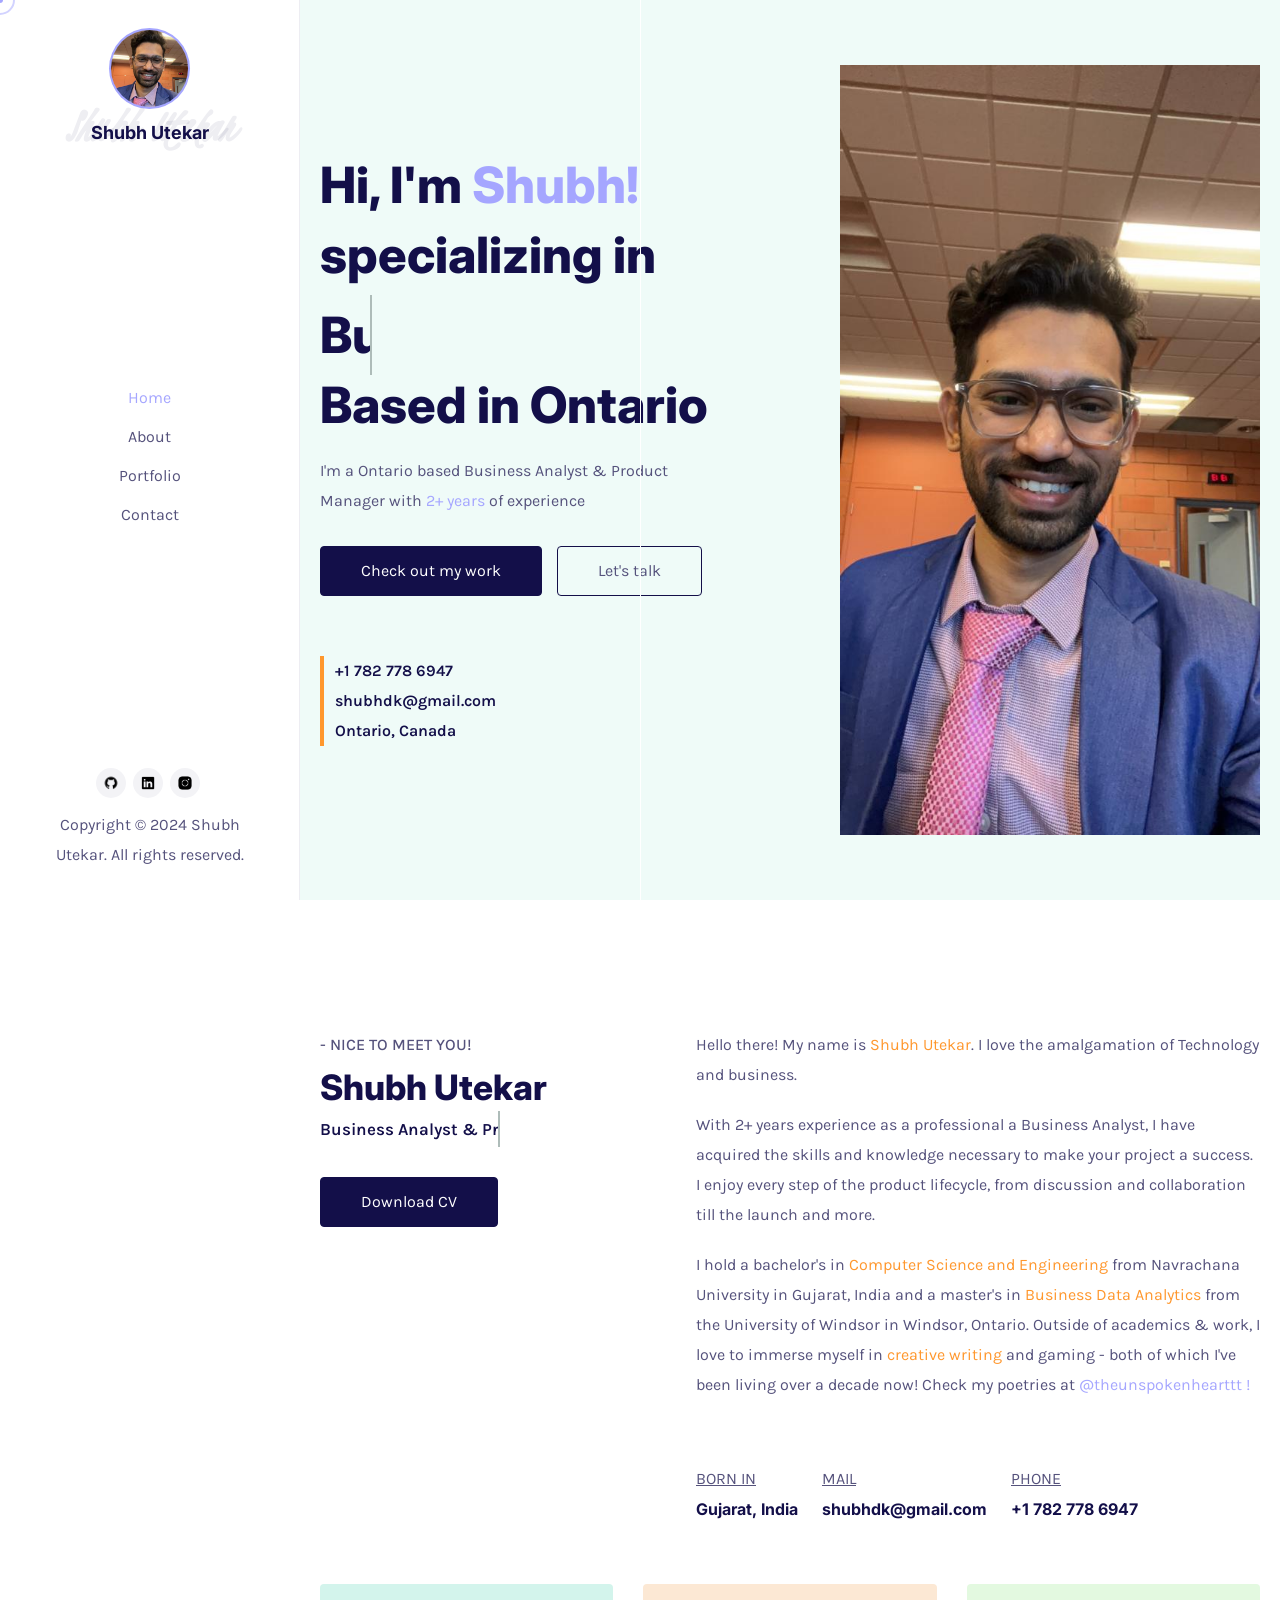
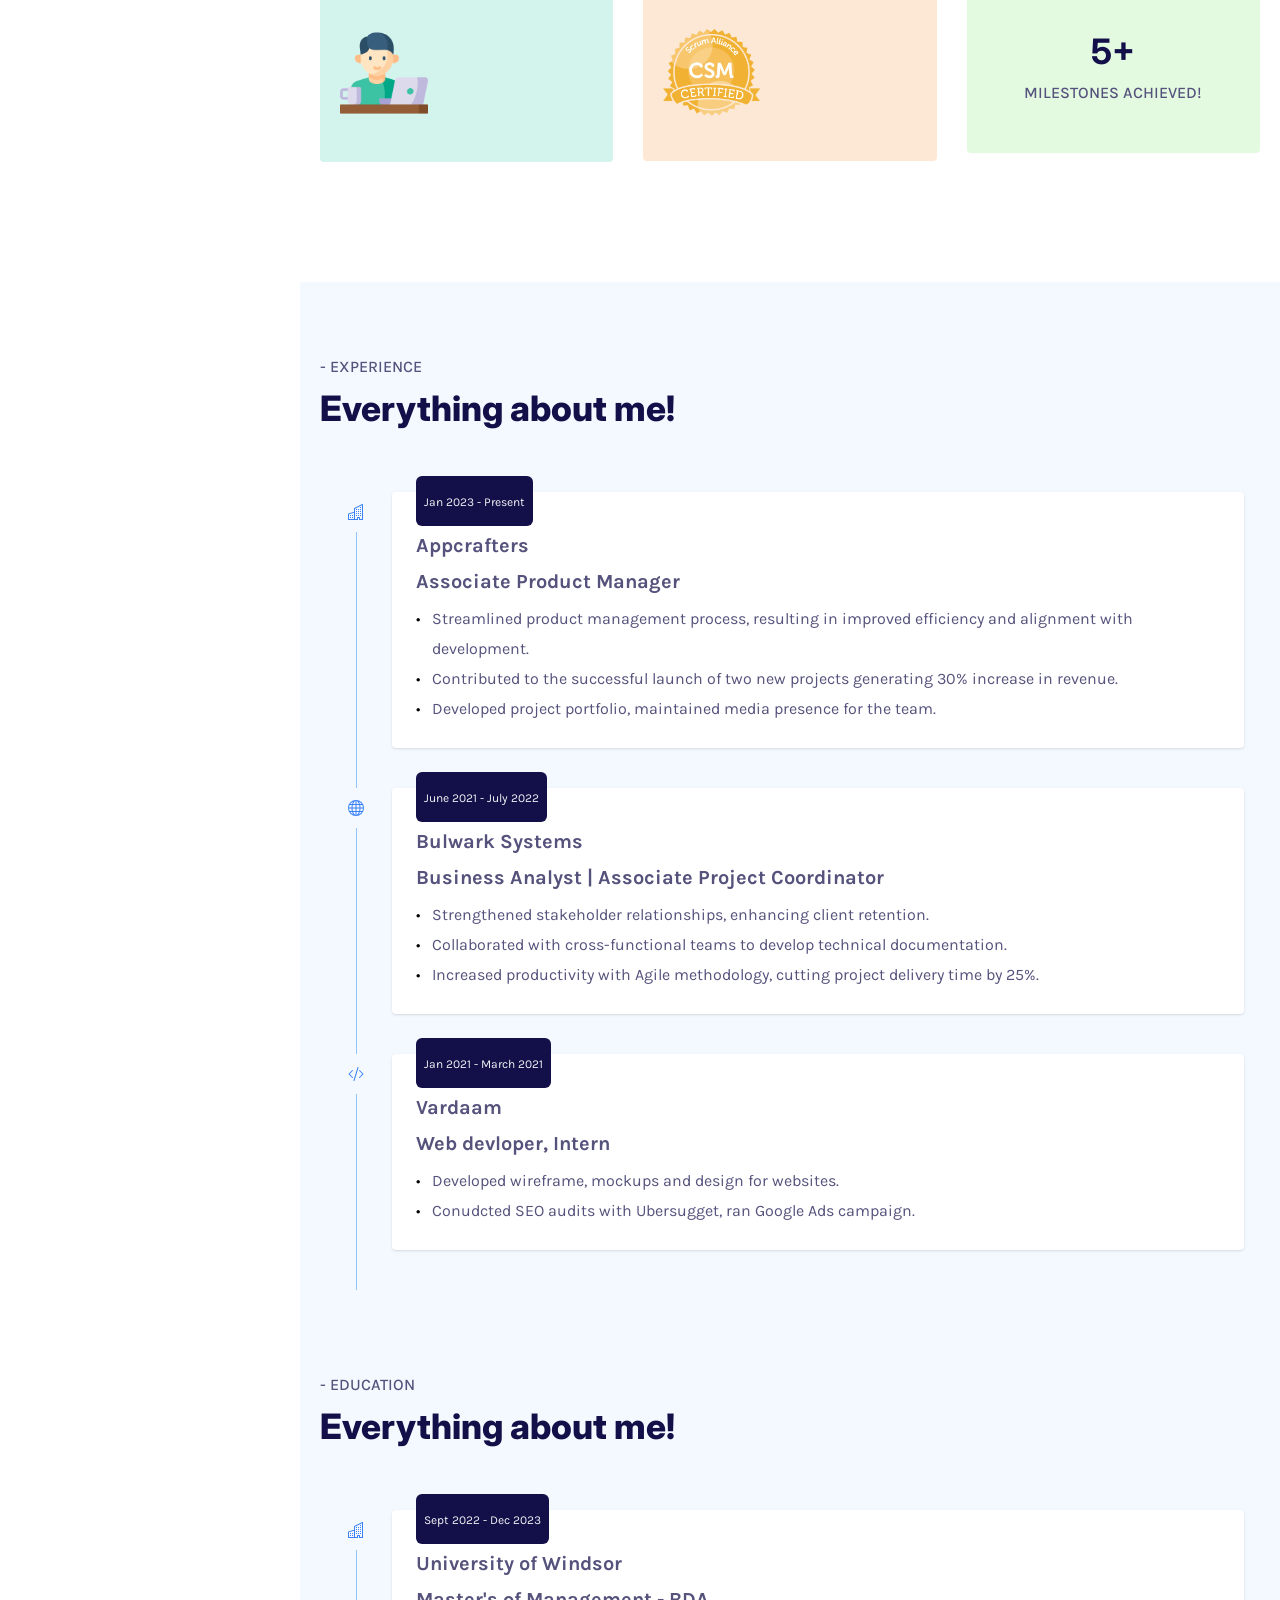
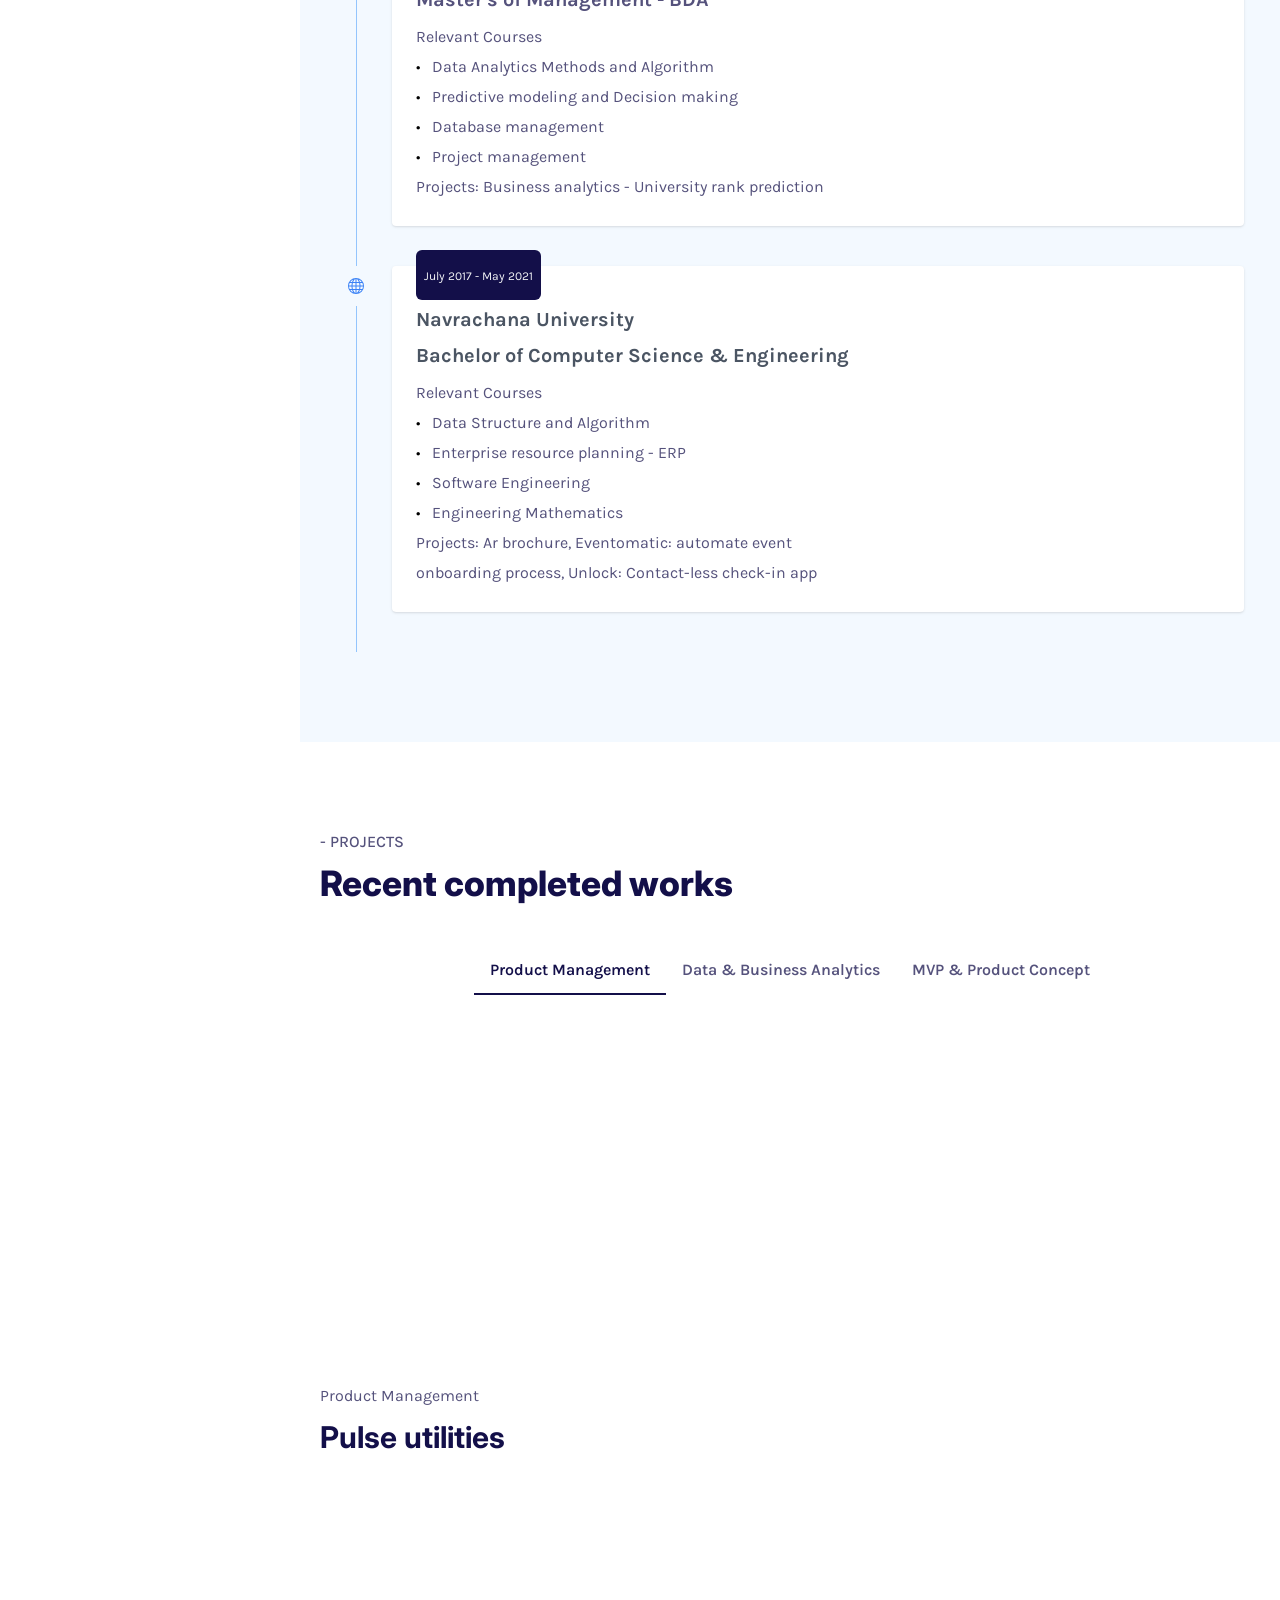
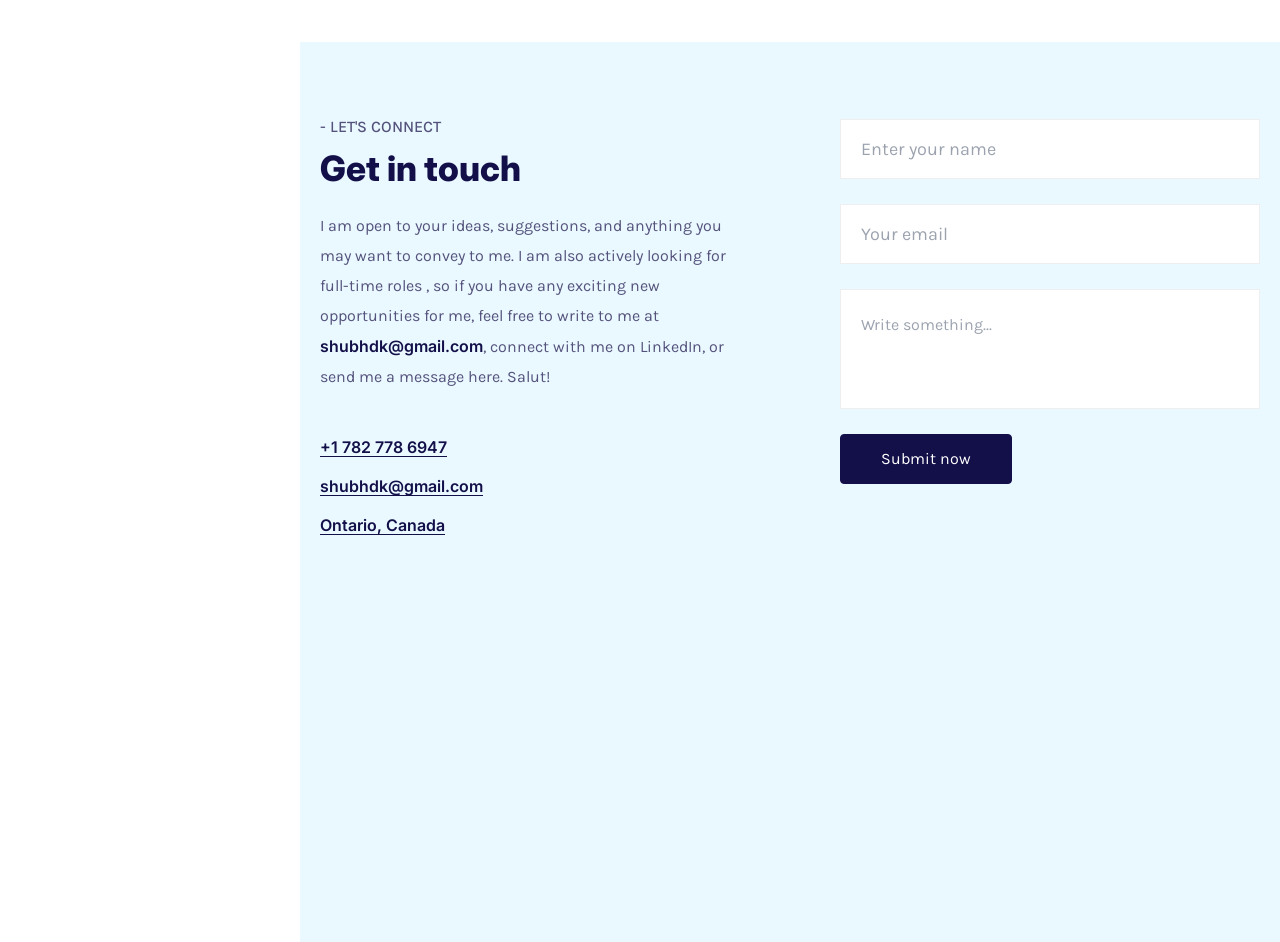
==== commit 626c50a9: "fix: responsive" ====
--- a/index.html
+++ b/index.html
@@ -1625,7 +1625,7 @@
                                         </ul>
                                         <div class="content mb-[65px]">
                                             <ul
-                                                class="grid grid-cols-3 md:grid-cols-2 sm:grid-cols-1 gap-4 js_tab_view transition-opacity ease-in-out duration-400"
+                                                class="grid grid-cols-3 middle:grid-cols-2 small:grid-cols-1 gap-6 js_tab_view transition-opacity ease-in-out duration-400"
                                                 id="tabs0"
                                             >
                                                 <li>
@@ -1973,7 +1973,7 @@
                                             </ul>
 
                                             <ul
-                                                class="grid grid-cols-3 gap-4 js_tab_view transition-opacity ease-in-out duration-400 hidden"
+                                                class="grid grid-cols-3 middle:grid-cols-2 small:grid-cols-1 gap-6 js_tab_view transition-opacity ease-in-out duration-400 hidden"
                                                 id="tabs1"
                                             >
                                                 <li>
@@ -2772,7 +2772,7 @@
                                                 </li>
                                             </ul>
                                             <ul
-                                                class="grid grid-cols-3 gap-4 js_tab_view transition-opacity ease-in-out duration-400 hidden"
+                                                class="grid grid-cols-3 middle:grid-cols-2 small:grid-cols-1 gap-6 js_tab_view transition-opacity ease-in-out duration-400 hidden"
                                                 id="tabs2"
                                             >
                                                 <li>
--- a/assets/css/main.css
+++ b/assets/css/main.css
@@ -1454,10 +1454,6 @@
   margin-bottom: 15px;
 }
 
-.mb-\[16px\] {
-  margin-bottom: 16px;
-}
-
 .mb-\[20px\] {
   margin-bottom: 20px;
 }
@@ -1484,10 +1480,6 @@
 
 .mb-\[44px\] {
   margin-bottom: 44px;
-}
-
-.mb-\[4px\] {
-  margin-bottom: 4px;
 }
 
 .mb-\[50px\] {
@@ -2186,6 +2178,10 @@
   grid-template-columns: repeat(3, minmax(0, 1fr));
 }
 
+.grid-cols-1 {
+  grid-template-columns: repeat(1, minmax(0, 1fr));
+}
+
 .flex-row {
   flex-direction: row;
 }
@@ -2372,6 +2368,14 @@
 
 .gap-4 {
   gap: 1rem;
+}
+
+.gap-10 {
+  gap: 2.5rem;
+}
+
+.gap-6 {
+  gap: 1.5rem;
 }
 
 .space-x-2 > :not([hidden]) ~ :not([hidden]) {
@@ -3047,11 +3051,6 @@
   padding-right: 50px;
 }
 
-.px-\[70px\] {
-  padding-left: 70px;
-  padding-right: 70px;
-}
-
 .py-0 {
   padding-top: 0px;
   padding-bottom: 0px;
@@ -3092,11 +3091,6 @@
   padding-bottom: 20px;
 }
 
-.py-\[45px\] {
-  padding-top: 45px;
-  padding-bottom: 45px;
-}
-
 .py-\[60px\] {
   padding-top: 60px;
   padding-bottom: 60px;
@@ -3106,6 +3100,10 @@
   padding-bottom: 105px;
 }
 
+.pb-\[10px\] {
+  padding-bottom: 10px;
+}
+
 .pb-\[20px\] {
   padding-bottom: 20px;
 }
@@ -3170,6 +3168,10 @@
   padding-top: 130px;
 }
 
+.pt-\[20px\] {
+  padding-top: 20px;
+}
+
 .pt-\[32px\] {
   padding-top: 32px;
 }
@@ -3244,10 +3246,6 @@
 
 .font-karla {
   font-family: Karla, sans-serif;
-}
-
-.text-\[16px\] {
-  font-size: 16px;
 }
 
 .text-\[17px\] {
@@ -3856,7 +3854,29 @@
   }
 }
 
+@media (max-width: 1040px) {
+  .middle\:grid-cols-2 {
+    grid-template-columns: repeat(2, minmax(0, 1fr));
+  }
+
+  .middle\:grid-cols-3 {
+    grid-template-columns: repeat(3, minmax(0, 1fr));
+  }
+}
+
 @media (max-width: 768px) {
+  .small\:grid-cols-2 {
+    grid-template-columns: repeat(2, minmax(0, 1fr));
+  }
+
+  .small\:grid-cols-3 {
+    grid-template-columns: repeat(3, minmax(0, 1fr));
+  }
+
+  .small\:grid-cols-1 {
+    grid-template-columns: repeat(1, minmax(0, 1fr));
+  }
+
   .small\:px-\[40px\] {
     padding-left: 40px;
     padding-right: 40px;
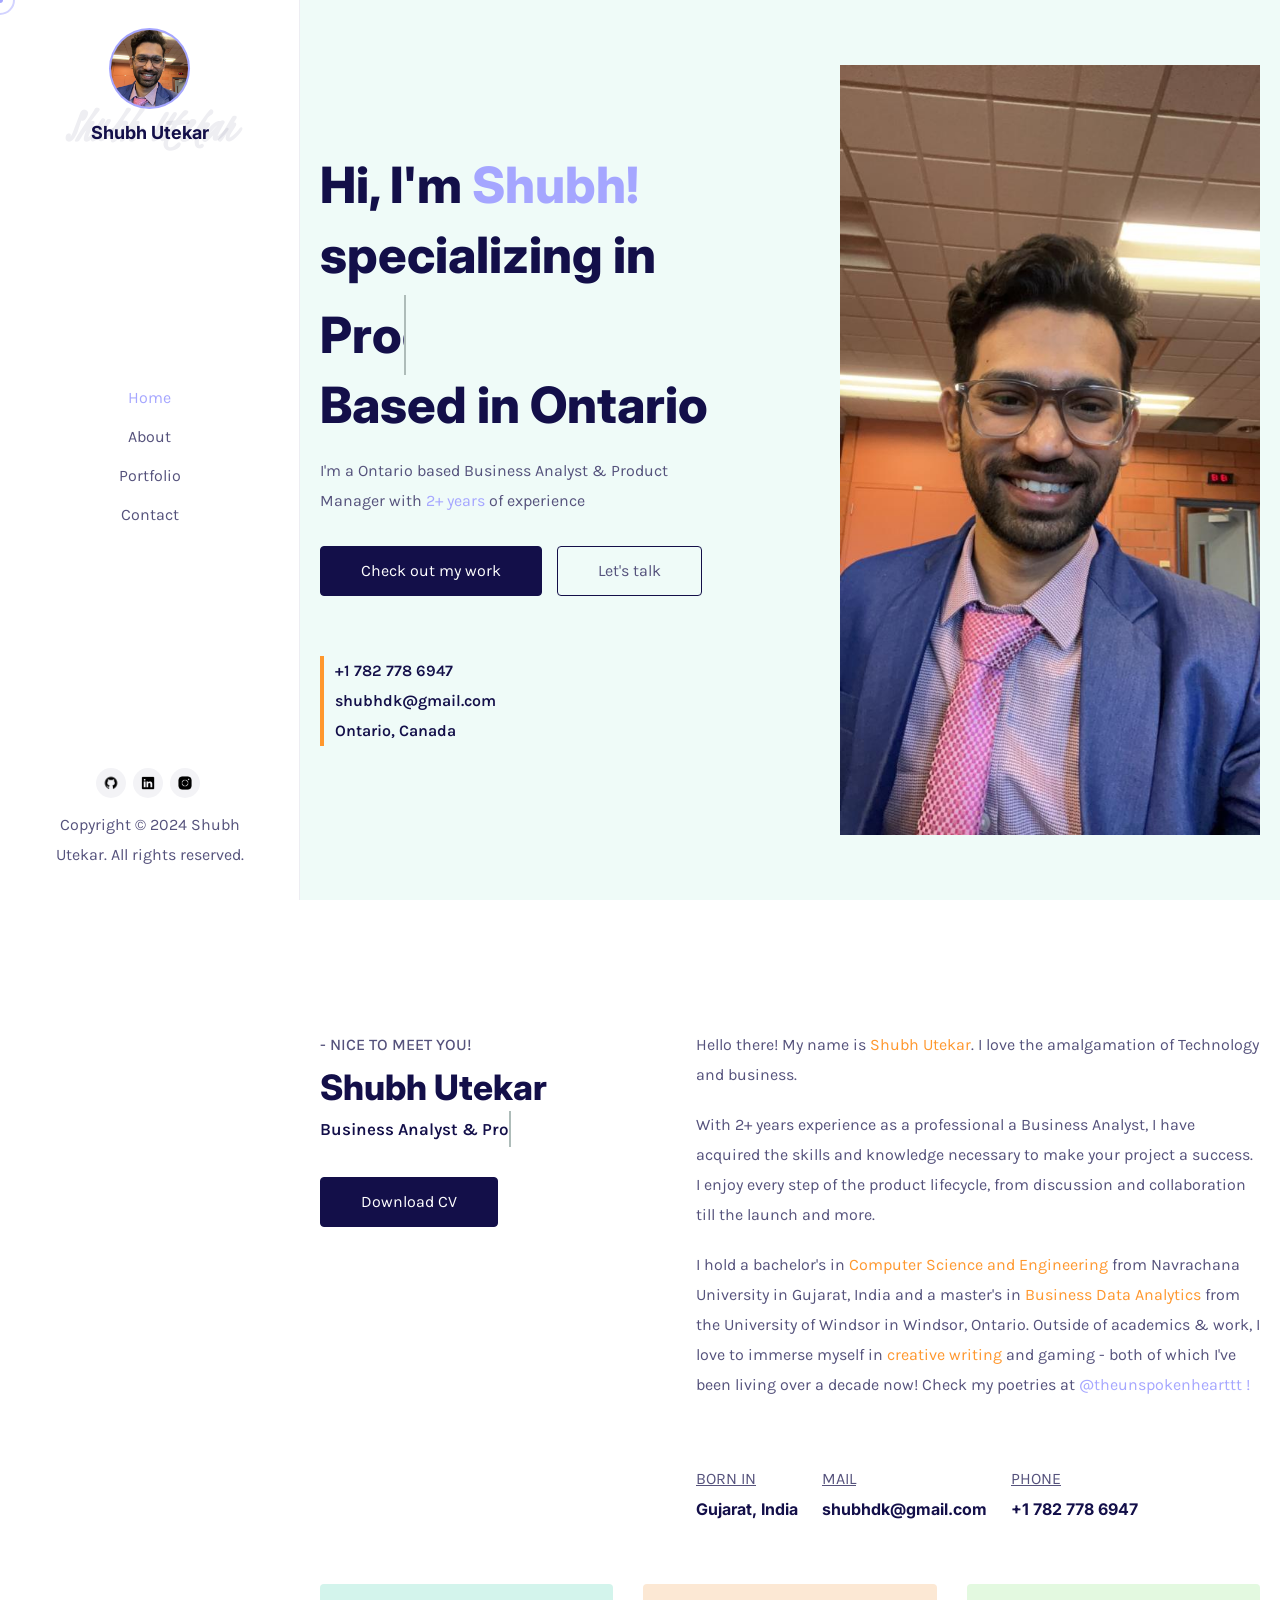
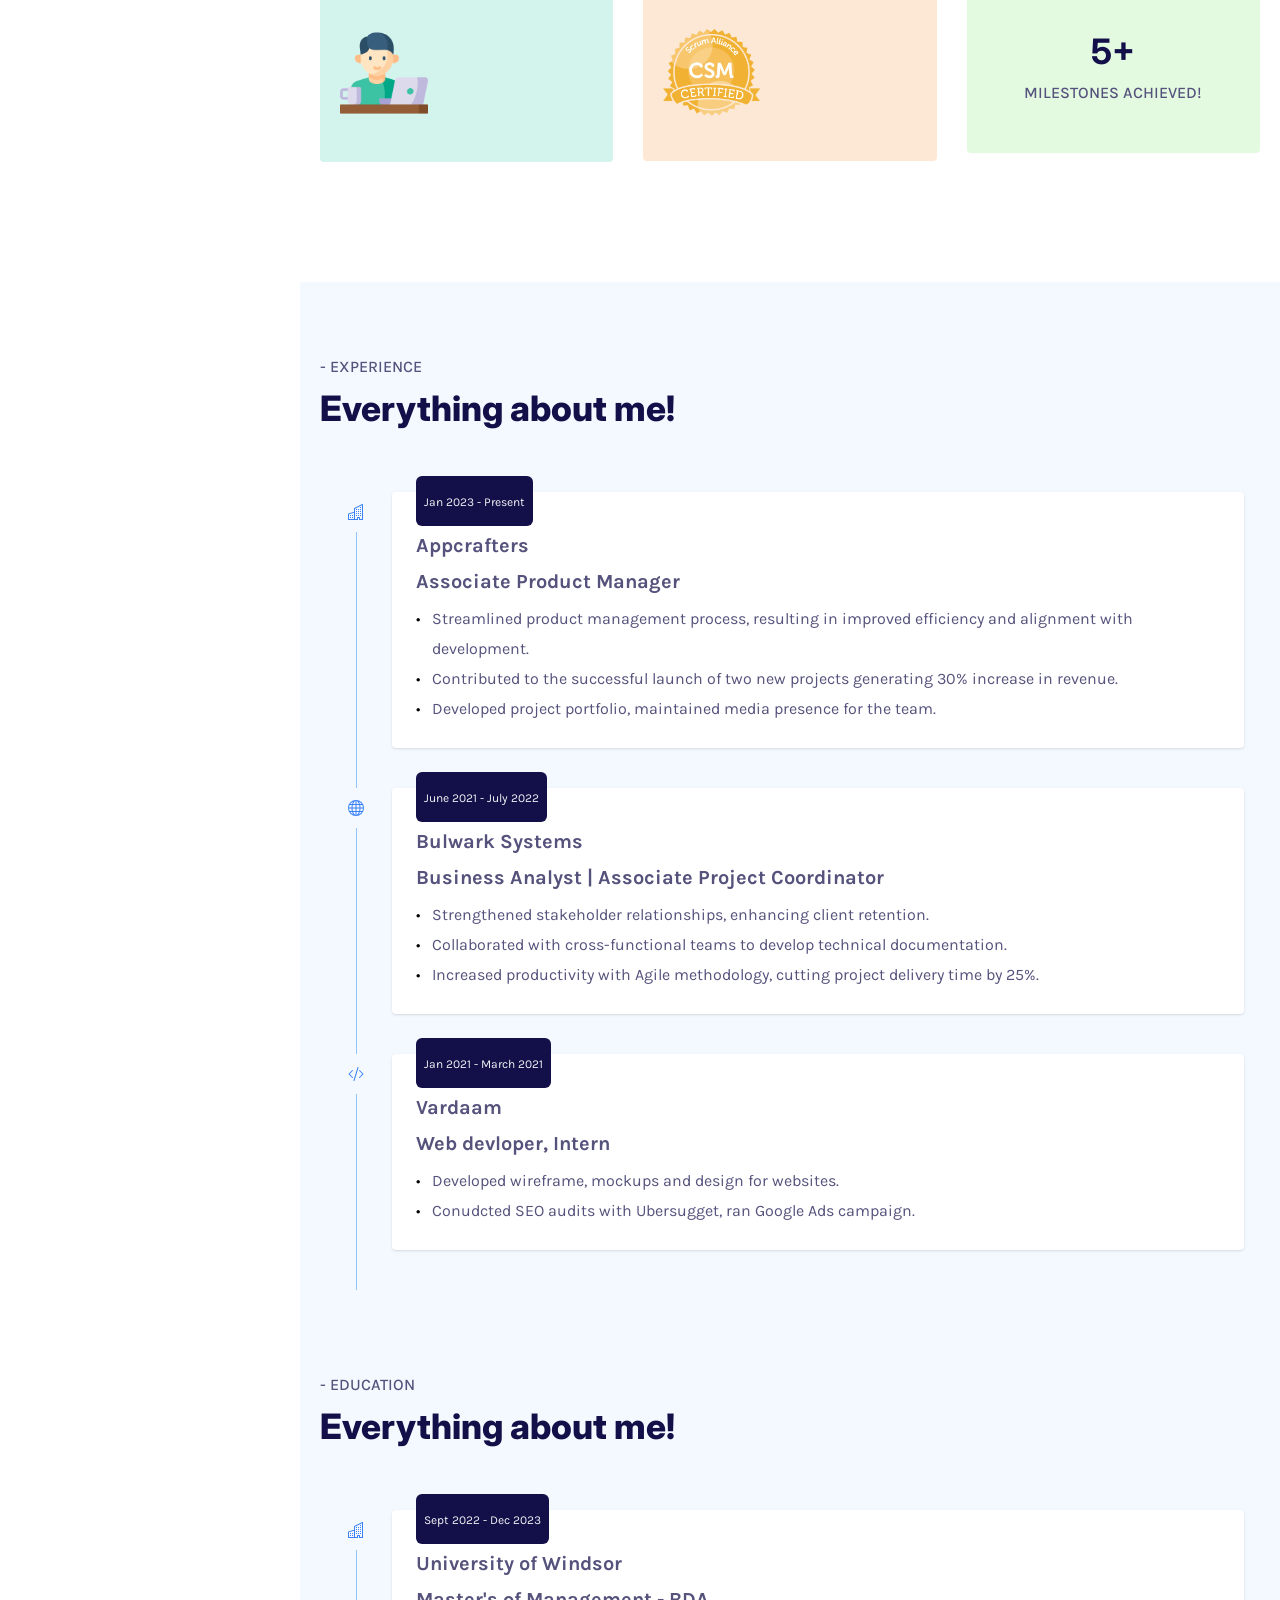
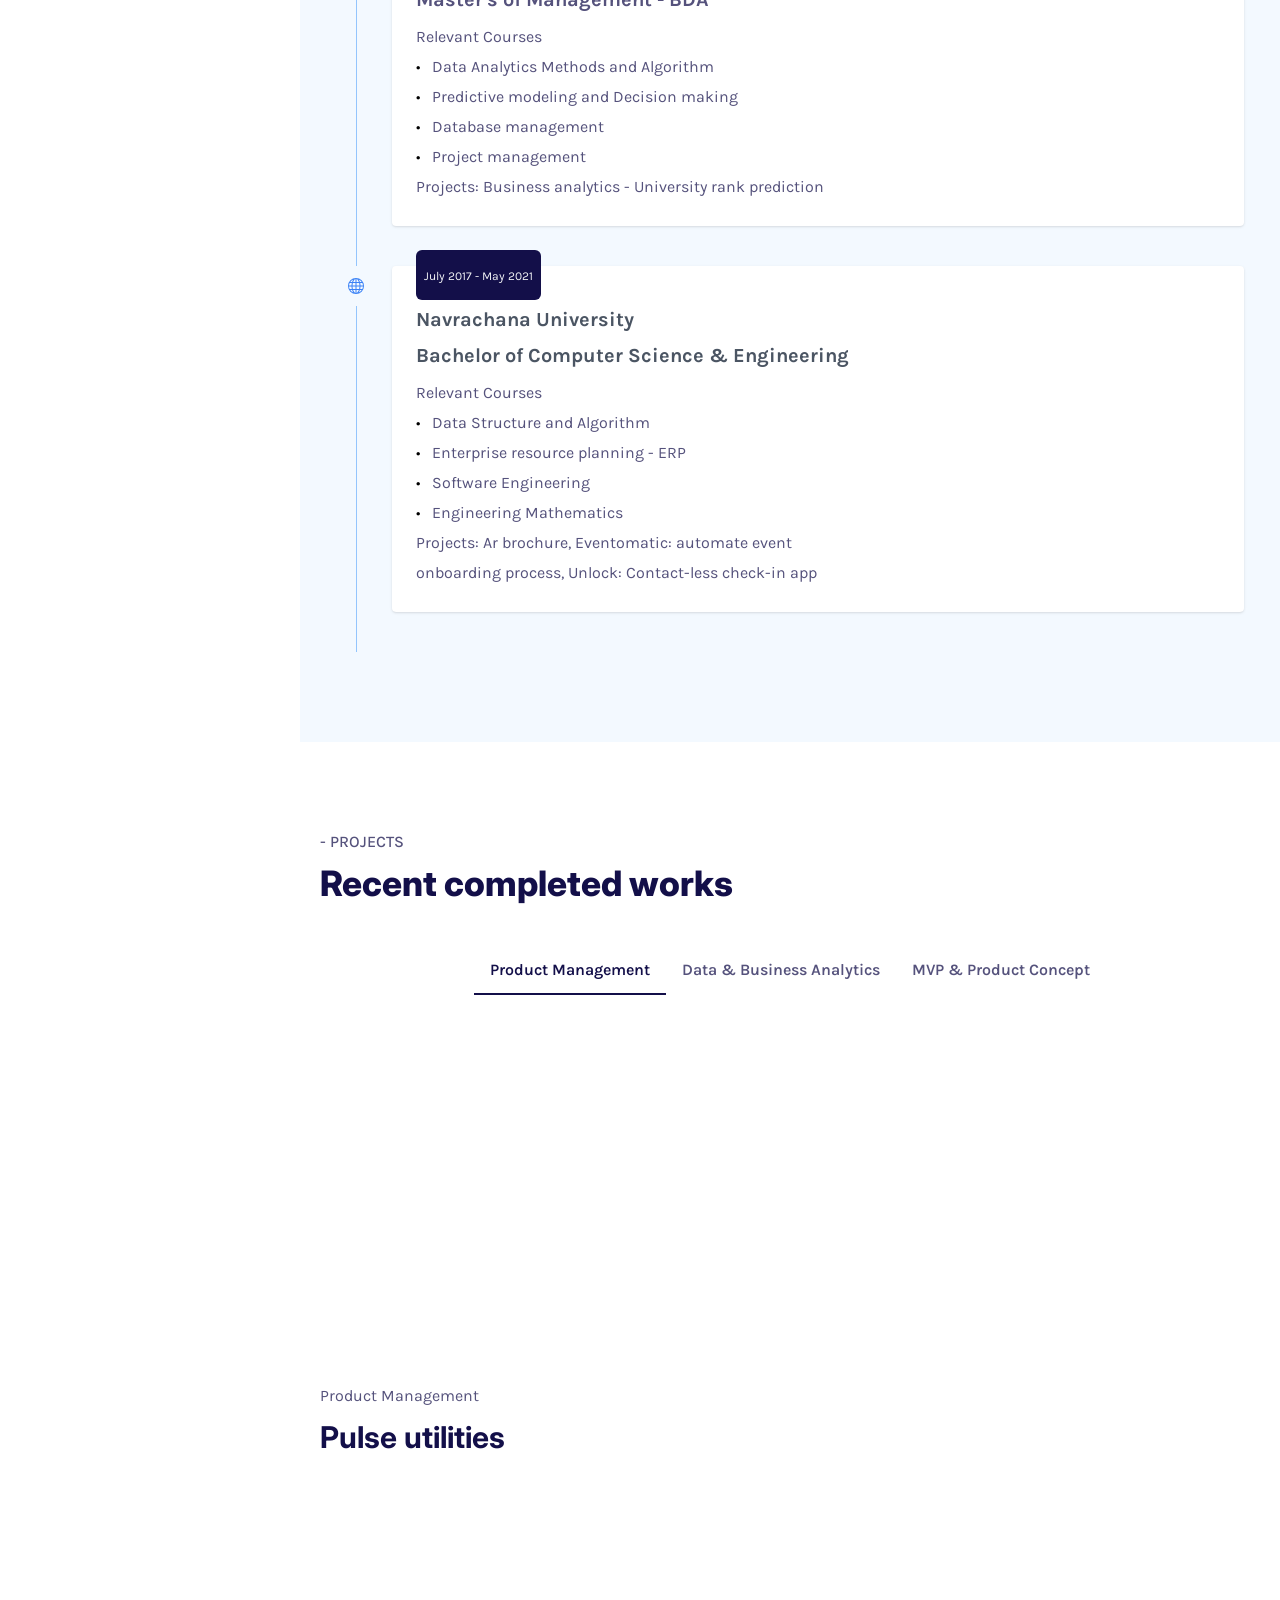
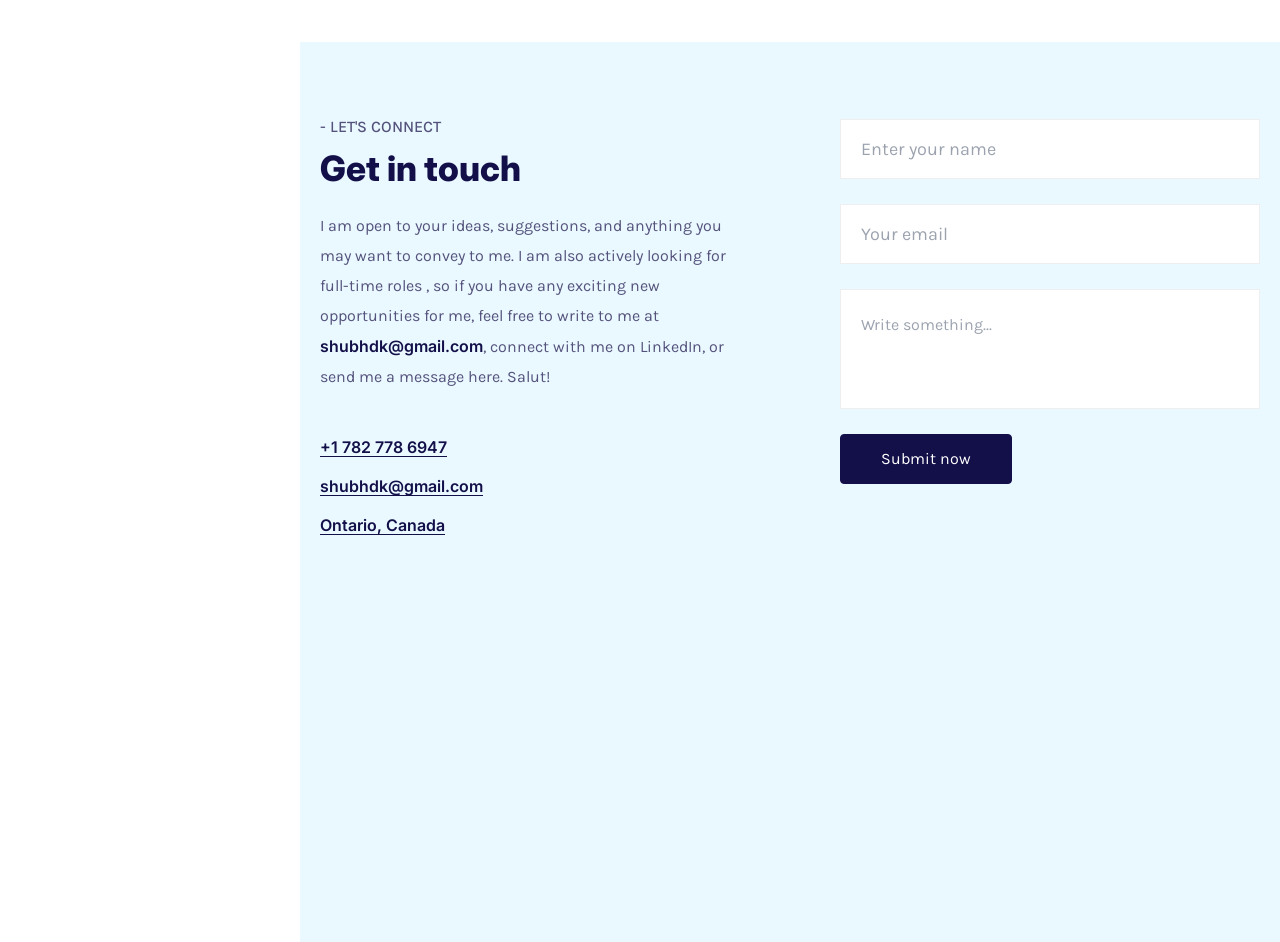
==== commit e2bf752f: "fix: name" ====
--- a/index.html
+++ b/index.html
@@ -83,15 +83,18 @@
                     <div
                         class="topbar_inner w-full h-full clear-both flex items-center justify-between py-0 px-[20px]"
                     >
-                        <div class="logo" data-type="image">
+                        <div class="logo" data-type="text">
                             <!-- You can use text or image as logo. data-type values are: "image" and "text"  -->
-                            <a class="image" href="#"
-                                ><img
+                            <a class="image" href="#">
+                                <img
                                     class="max-w-[100px] max-h-[40px]"
                                     src="assets/img/logo/logo.png"
                                     alt=""
-                            /></a>
-                            <a class="text" href="#"><span>R.Elisc</span></a>
+                                />
+                            </a>
+                            <a class="text" href="#">
+                                <span>Shubh Utekar</span>
+                            </a>
                         </div>
                         <div class="trigger">
                             <div class="hamburger hamburger--slider">
@@ -215,11 +218,10 @@
                             </div>
                             <div class="name w-full float-left mt-[-19px]">
                                 <h3>
-                                    <span
-                                        >Shubh Utekar<span class="back"
-                                            >Shubh Utekar</span
-                                        ></span
-                                    >
+                                    <span>
+                                        Shubh Utekar
+                                        <span class="back"> Shubh Utekar </span>
+                                    </span>
                                 </h3>
                             </div>
                         </div>
@@ -415,9 +417,20 @@
                                                 </ul>
                                             </div>
                                         </div>
-                                        <div class="right w-1/2 pl-[50px]">
+                                        <div
+                                            class="right w-1/2 pl-[50px] middle:hidden"
+                                        >
                                             <img
                                                 src="assets/img/about/profile_pic.jpeg"
+                                                alt=""
+                                            />
+                                        </div>
+                                        <div
+                                            class="right pl-[50px] hidden middle:flex small:justify-center"
+                                        >
+                                            <img
+                                                class="w-[300px] rounded-full border-solid border-4 border-main-color"
+                                                src="assets/img/about/profile_pic_mobile.jpeg"
                                                 alt=""
                                             />
                                         </div>
@@ -444,8 +457,9 @@
                                             >
                                                 <span
                                                     class="mini block uppercase font-medium mb-[12px]"
-                                                    >- Nice to meet you!</span
                                                 >
+                                                    - Nice to meet you!
+                                                </span>
                                                 <h3
                                                     class="name font-extrabold text-[40px]"
                                                 >
--- a/assets/css/custom.css
+++ b/assets/css/custom.css
@@ -1,54 +1,60 @@
-::-webkit-input-placeholder { /* WebKit, Blink, Edge */
-    color: rgba(85,82,124,.6);
- }
- :-moz-placeholder { /* Mozilla Firefox 4 to 18 */
-    color: rgba(85,82,124,.6);
-    opacity:  1;
- }
- ::-moz-placeholder { /* Mozilla Firefox 19+ */
-    color: rgba(85,82,124,.6);
-    opacity:  1;
- }
- :-ms-input-placeholder { /* Internet Explorer 10-11 */
-    color: rgba(85,82,124,.6);
- }
- ::-ms-input-placeholder { /* Microsoft Edge */
-    color: rgba(85,82,124,.6);
- }
- 
- ::placeholder { /* Most modern browsers support this now. */
-    color: rgba(85,82,124,.6);
- }
- 
- .elisc_tm_sticky_section{
-     position: -webkit-sticky;
-     position: -moz-sticky;
-     position: -ms-sticky;
-     position: -o-sticky;
-     position: sticky;
-     overflow: visible;
-     top: 120px;
- }
- .elisc_tm_sticky_section:after{
-     clear: both;
-     display: table;
-     content: '';
- }
-
- .elisc_tm_all_wrap{
-	width: 100%;
-	height: auto;
-	clear: both;
-	float: left;
-	position: relative;
+::-webkit-input-placeholder {
+    /* WebKit, Blink, Edge */
+    color: rgba(85, 82, 124, 0.6);
+}
+:-moz-placeholder {
+    /* Mozilla Firefox 4 to 18 */
+    color: rgba(85, 82, 124, 0.6);
+    opacity: 1;
+}
+::-moz-placeholder {
+    /* Mozilla Firefox 19+ */
+    color: rgba(85, 82, 124, 0.6);
+    opacity: 1;
+}
+:-ms-input-placeholder {
+    /* Internet Explorer 10-11 */
+    color: rgba(85, 82, 124, 0.6);
+}
+::-ms-input-placeholder {
+    /* Microsoft Edge */
+    color: rgba(85, 82, 124, 0.6);
+}
+
+::placeholder {
+    /* Most modern browsers support this now. */
+    color: rgba(85, 82, 124, 0.6);
+}
+
+.elisc_tm_sticky_section {
+    position: -webkit-sticky;
+    position: -moz-sticky;
+    position: -ms-sticky;
+    position: -o-sticky;
+    position: sticky;
+    overflow: visible;
+    top: 120px;
+}
+.elisc_tm_sticky_section:after {
+    clear: both;
+    display: table;
+    content: "";
+}
+
+.elisc_tm_all_wrap {
+    width: 100%;
+    height: auto;
+    clear: both;
+    float: left;
+    position: relative;
 }
 .elisc_tm_all_wrap,
-.elisc_tm_all_wrap *{
-	-webkit-box-sizing: border-box; /* Safari/Chrome, other WebKit */
-	   -moz-box-sizing: border-box; /* Firefox, other Gecko */
-			box-sizing: border-box; /* Opera/IE 8+ */
-}
-#preloader{
+.elisc_tm_all_wrap * {
+    -webkit-box-sizing: border-box; /* Safari/Chrome, other WebKit */
+    -moz-box-sizing: border-box; /* Firefox, other Gecko */
+    box-sizing: border-box; /* Opera/IE 8+ */
+}
+#preloader {
     position: fixed;
     left: 0;
     top: 0;
@@ -58,8 +64,8 @@
     display: flex;
 }
 #preloader:before,
-#preloader:after{
-    content: '';
+#preloader:after {
+    content: "";
     position: absolute;
     left: 0;
     top: 0;
@@ -71,11 +77,11 @@
     -o-transition: all 0.3s ease 0s;
     transition: all 0.3s ease 0s;
 }
-#preloader:after{
+#preloader:after {
     left: auto;
     right: 0;
 }
-#preloader .loader_line{
+#preloader .loader_line {
     margin: auto;
     width: 1px;
     height: 250px;
@@ -85,8 +91,8 @@
     -o-transition: all 0.8s ease 0s;
     transition: all 0.8s ease 0s;
 }
-.loader_line:before{
-    content: '';
+.loader_line:before {
+    content: "";
     position: absolute;
     left: 0;
     top: 50%;
@@ -101,8 +107,8 @@
     -o-animation: lineheight 1000ms ease-in-out 0s forwards;
     animation: lineheight 1000ms ease-in-out 0s forwards;
 }
-.loader_line:after{
-    content: '';
+.loader_line:after {
+    content: "";
     position: absolute;
     left: 0;
     top: 0;
@@ -119,23 +125,23 @@
     animation-delay: 2000ms;
 }
 
-@keyframes lineheight{
-    0%{
+@keyframes lineheight {
+    0% {
         height: 0%;
     }
-    100%{
+    100% {
         height: 100%;
     }
 }
 
-@keyframes lineround{
-    0%{
+@keyframes lineround {
+    0% {
         -webkit-transform: translateY(-100%);
         -ms-transform: translateY(-100%);
         -o-transform: translateY(-100%);
         transform: translateY(-100%);
     }
-    100%{
+    100% {
         -webkit-transform: translateY(200%);
         -ms-transform: translateY(200%);
         -o-transform: translateY(200%);
@@ -144,456 +150,459 @@
 }
 
 /*hiding all*/
-.preloaded .loader_line:after{
+.preloaded .loader_line:after {
     opacity: 0;
 }
-.preloaded  .loader_line{
+.preloaded .loader_line {
     opacity: 0;
-    height: 100%!important;
+    height: 100% !important;
 }
 .preloaded:before,
-.preloaded:after{
+.preloaded:after {
     -webkit-animation: preloadedzero 300ms ease-in-out 500ms forwards;
     -o-animation: preloadedzero 300ms ease-in-out 500ms forwards;
     animation: preloadedzero 300ms ease-in-out 500ms forwards;
 }
-@keyframes preloadedzero{
-    0%{
+@keyframes preloadedzero {
+    0% {
         width: 50%;
     }
-    100%{
+    100% {
         width: 0%;
     }
 }
-body::-webkit-scrollbar{
-  width: 11px;
-}
-body{
-  scrollbar-width: thin;
-  scrollbar-color: var(--blue-color) #fff;
-}
-body:-webkit-scrollbar-track{
-  background: #fff;
-}
-body::-webkit-scrollbar-thumb{
-  background-color: var(--blue-color);
-  border-radius: 6px;
-  border: 3px solid #fff;
-}
-.elisc_tm_section{
-	position: absolute;
+body::-webkit-scrollbar {
+    width: 11px;
+}
+body {
+    scrollbar-width: thin;
+    scrollbar-color: var(--blue-color) #fff;
+}
+body:-webkit-scrollbar-track {
+    background: #fff;
+}
+body::-webkit-scrollbar-thumb {
+    background-color: var(--blue-color);
+    border-radius: 6px;
+    border: 3px solid #fff;
+}
+.elisc_tm_section {
+    position: absolute;
     top: 0px;
-	bottom: 0px;
-	left: 0px;
-	right: 0px;
-	overflow: hidden;
-	overflow-y: scroll;
-	
-	opacity: 0;
-	visibility: hidden;
-	z-index: 8;
-	transition: visibility 1s linear, opacity 0s linear;
-	-moz-transition: visibility 1s linear, opacity 0s linear;
-	-webkit-transition: visibility1s linear, opacity 0s linear;
-	-o-transition: visibility 1s linear, opacity 0s linear;
-}
-.elisc_tm_section.animated{
-	opacity: 1;
-	visibility: visible;
-	z-index: 9;
-}
-.elisc_tm_section.active{
-	opacity: 1;
-	visibility: visible;
-	z-index: 10;
-}
-.elisc_tm_section.hidden{
-	opacity: 0;
-	visibility: hidden;
-	z-index: 9;
-}
-.elisc_tm_section::-webkit-scrollbar{
-  width: 0px;
-}
-.elisc_tm_topbar .logo[data-type="image"] .image{
-	display: inline-block;
-}
-.elisc_tm_topbar .logo[data-type="image"] .text{
-	display: none;
-}
-.elisc_tm_topbar .logo[data-type="text"] .image{
-	display: none;
-}
-.elisc_tm_topbar .logo[data-type="text"] .text{
-	display: inline-block;
-}
-.elisc_tm_topbar .logo .text{
-	text-decoration: none;
-	color: #000;
-	text-transform: uppercase;
-	font-family: "Poppins";
-	font-size: 28px;
-	font-weight: 800;
-	letter-spacing: 0px;
-	line-height: 50px;
-}
-.elisc_tm_topbar .hamburger{
-	padding: 0px;
-}
-.elisc_tm_topbar .hamburger-inner, 
-.elisc_tm_topbar .hamburger-inner:after, 
-.elisc_tm_topbar .hamburger-inner:before{
-	width: 30px;
-	height: 2px;
-}
-.elisc_tm_topbar .trigger{
-	position: relative;
-	top: 5px;
-}
-.elisc_tm_topbar .hamburger-box{
-	width: 30px;
-}
-.elisc_tm_mobile_menu{
-	position: fixed;
-	top: 50px;
-	right: -200px;
-	height: 100vh;
-	width: 200px;
-	z-index: 15;
-	background-color: #fff;
-	
-	-webkit-transition: all .3s ease;
-	   -moz-transition: all .3s ease;
-	    -ms-transition: all .3s ease;
-	     -o-transition: all .3s ease;
-	        transition: all .3s ease;
-}
-.elisc_tm_mobile_menu.opened{
-	right: 0px;
-}
-.elisc_tm_sidebar .author .main:before{
-	position: absolute;
-	content: "";
-	top: -2px;
-	bottom: -2px;
-	left: -2px;
-	right: -2px;
-	background-color: var(--blue-color);
-	z-index: -1;
-	border-radius: 100%;
-}
-.elisc_tm_sidebar .name span{
-	position: relative;
-	font-style: italic;
-	font-size: 88px;
-	font-family: 'Kristi', "cursive";
-	line-height: 1;
-	color: rgba(19, 15, 73, 0.07);
-	display: block;
-}
-.elisc_tm_sidebar .name .back{
-	position: absolute;
-	top: 50%;
-	left: 50%;
-	transform: translate(-50%,-50%);
-	z-index: 1;
-	font-family: 'Inter', "sans-serif";
-	font-weight: 700;
-	font-size: 30px;
-	color: var(--dark-color);
-	font-style: normal;
-	margin-top: 5px;
-}
-
-.elisc_tm_sidebar .menu ul li a{
-	color: var(--main-color);
-	
-	-webkit-transition: all .3s ease;
-	   -moz-transition: all .3s ease;
-	    -ms-transition: all .3s ease;
-	     -o-transition: all .3s ease;
-	        transition: all .3s ease;
+    bottom: 0px;
+    left: 0px;
+    right: 0px;
+    overflow: hidden;
+    overflow-y: scroll;
+
+    opacity: 0;
+    visibility: hidden;
+    z-index: 8;
+    transition: visibility 1s linear, opacity 0s linear;
+    -moz-transition: visibility 1s linear, opacity 0s linear;
+    -webkit-transition: visibility1s linear, opacity 0s linear;
+    -o-transition: visibility 1s linear, opacity 0s linear;
+}
+.elisc_tm_section.animated {
+    opacity: 1;
+    visibility: visible;
+    z-index: 9;
+}
+.elisc_tm_section.active {
+    opacity: 1;
+    visibility: visible;
+    z-index: 10;
+}
+.elisc_tm_section.hidden {
+    opacity: 0;
+    visibility: hidden;
+    z-index: 9;
+}
+.elisc_tm_section::-webkit-scrollbar {
+    width: 0px;
+}
+.elisc_tm_topbar .logo[data-type="image"] .image {
+    display: inline-block;
+}
+.elisc_tm_topbar .logo[data-type="image"] .text {
+    display: none;
+}
+.elisc_tm_topbar .logo[data-type="text"] .image {
+    display: none;
+}
+.elisc_tm_topbar .logo[data-type="text"] .text {
+    display: inline-block;
+}
+.elisc_tm_topbar .logo .text {
+    text-decoration: none;
+    color: var(--dark-color);
+    /* text-transform: uppercase; */
+    font-family: "Poppins";
+    font-size: 28px;
+    font-weight: 600;
+    letter-spacing: 0px;
+    line-height: 50px;
+}
+.elisc_tm_topbar .hamburger {
+    padding: 0px;
+}
+.elisc_tm_topbar .hamburger-inner,
+.elisc_tm_topbar .hamburger-inner:after,
+.elisc_tm_topbar .hamburger-inner:before {
+    width: 30px;
+    height: 2px;
+}
+.elisc_tm_topbar .trigger {
+    position: relative;
+    top: 5px;
+}
+.elisc_tm_topbar .hamburger-box {
+    width: 30px;
+}
+.elisc_tm_mobile_menu {
+    position: fixed;
+    top: 50px;
+    right: -200px;
+    height: 100vh;
+    width: 200px;
+    z-index: 15;
+    background-color: #fff;
+
+    -webkit-transition: all 0.3s ease;
+    -moz-transition: all 0.3s ease;
+    -ms-transition: all 0.3s ease;
+    -o-transition: all 0.3s ease;
+    transition: all 0.3s ease;
+}
+.elisc_tm_mobile_menu.opened {
+    right: 0px;
+}
+.elisc_tm_sidebar .author .main:before {
+    position: absolute;
+    content: "";
+    top: -2px;
+    bottom: -2px;
+    left: -2px;
+    right: -2px;
+    background-color: var(--blue-color);
+    z-index: -1;
+    border-radius: 100%;
+}
+.elisc_tm_sidebar .name span {
+    position: relative;
+    font-style: italic;
+    font-size: 88px;
+    font-family: "Kristi", "cursive";
+    line-height: 1;
+    color: rgba(19, 15, 73, 0.07);
+    display: block;
+}
+.elisc_tm_sidebar .name .back {
+    position: absolute;
+    top: 50%;
+    left: 50%;
+    transform: translate(-50%, -50%);
+    z-index: 1;
+    font-family: "Inter", "sans-serif";
+    font-weight: 700;
+    font-size: 30px;
+    color: var(--dark-color);
+    font-style: normal;
+    margin-top: 5px;
+}
+
+.elisc_tm_sidebar .menu ul li a {
+    color: var(--main-color);
+
+    -webkit-transition: all 0.3s ease;
+    -moz-transition: all 0.3s ease;
+    -ms-transition: all 0.3s ease;
+    -o-transition: all 0.3s ease;
+    transition: all 0.3s ease;
 }
 .elisc_tm_sidebar .menu ul li.active a,
 .elisc_tm_sidebar .menu ul li.current a,
-.elisc_tm_sidebar .menu ul li a:hover{
-	color: var(--blue-color);
+.elisc_tm_sidebar .menu ul li a:hover {
+    color: var(--blue-color);
 }
 .tab-button {
-
-	display: inline-block;
-	padding: 10px 20px;
+    display: inline-block;
+    padding: 10px 20px;
 }
 .tab-button.active {
-	/* Styles for active tab button */
-	border-bottom: 2px solid #130F49; 
-}
-.elisc_tm_sidebar .social ul li a{
-	background-color: rgba(19, 15, 73, 0.05);
-}
-.elisc_tm_button{
-	width: 100%;
-	float: left;
-}
-.timeline_text{
-color: #130F49;
-font-weight: 500;}
-.elisc_tm_button a{
-	color: #fff;
-	background-color: #130F49;
-	display: inline-block;
-	border: 1.5px solid #130F49;
-	border-radius: 4px;
-	padding: 9px 40px 9px 40px;
-	white-space: nowrap;
-	
-	-webkit-transition: all .3s ease;
-	   -moz-transition: all .3s ease;
-	    -ms-transition: all .3s ease;
-	     -o-transition: all .3s ease;
-	        transition: all .3s ease;
-}
-.elisc_tm_button a:hover{
-	background-color: transparent;
-	color: #55527c;
-}
-.elisc_tm_button[data-style="border"] a{
-	background-color: transparent;
-	color: #55527c;
-}
-.elisc_tm_button[data-style="border"] a:hover{
-	background-color: #130F49;
-	color: #fff;
-}
-.elisc_tm_button[data-position="center"]{
-	text-align: center;
-}
-.elisc_tm_button[data-position="left"]{
-	text-align: left;
-}
-.elisc_tm_button[data-position="right"]{
-	text-align: right;
-}
-.elisc_tm_home .elisc_tm_button{
-	width: auto;
-}
-.elisc_tm_home .elisc_tm_button:nth-child(2){
-	margin-left: 15px;
-}
-.elisc_tm_home .info ul:before{
-	position: absolute;
-	content: "";
-	width: 4px;
-	background-color: var(--yellow-color);
-	top: 0px;
-	bottom: 0px;
-}
-.elisc_tm_home .info ul li a{
-	-webkit-transition: all .3s ease;
-	   -moz-transition: all .3s ease;
-	    -ms-transition: all .3s ease;
-	     -o-transition: all .3s ease;
-	        transition: all .3s ease;
-}
-.elisc_tm_home .info ul li a:hover{
-	color: var(--yellow-color);
-}
-.elisc_tm_biography .info ul li a{
-	color: var(--dark-color);
-	
-	-webkit-transition: all .3s ease;
-	   -moz-transition: all .3s ease;
-	    -ms-transition: all .3s ease;
-	     -o-transition: all .3s ease;
-	        transition: all .3s ease;
-}
-.elisc_tm_biography .info ul li a:hover{
-	color: var(--yellow-color);
-}
-.elisc_tm_counter ul li .list_inner:before{
-	position: absolute;
-	top: 0;
-	left: 0;
-	bottom: 0;
-	right: 0;
-	z-index: 3;
-	background: rgba(255,255,255,0.5);
-	content: '';
-	-webkit-transition: -webkit-transform 0.6s;
-	transition: transform 0.6s;
-	-webkit-transform: scale3d(3.9,1.4,1) rotate3d(0,0,1,45deg) translate3d(0,-100%,0);
-	transform: scale3d(3.9,1.4,1) rotate3d(0,0,1,45deg) translate3d(0,-100%,0);
+    /* Styles for active tab button */
+    border-bottom: 2px solid #130f49;
+}
+.elisc_tm_sidebar .social ul li a {
+    background-color: rgba(19, 15, 73, 0.05);
+}
+.elisc_tm_button {
+    width: 100%;
+    float: left;
+}
+.timeline_text {
+    color: #130f49;
+    font-weight: 500;
+}
+.elisc_tm_button a {
+    color: #fff;
+    background-color: #130f49;
+    display: inline-block;
+    border: 1.5px solid #130f49;
+    border-radius: 4px;
+    padding: 9px 40px 9px 40px;
+    white-space: nowrap;
+
+    -webkit-transition: all 0.3s ease;
+    -moz-transition: all 0.3s ease;
+    -ms-transition: all 0.3s ease;
+    -o-transition: all 0.3s ease;
+    transition: all 0.3s ease;
+}
+.elisc_tm_button a:hover {
+    background-color: transparent;
+    color: #55527c;
+}
+.elisc_tm_button[data-style="border"] a {
+    background-color: transparent;
+    color: #55527c;
+}
+.elisc_tm_button[data-style="border"] a:hover {
+    background-color: #130f49;
+    color: #fff;
+}
+.elisc_tm_button[data-position="center"] {
+    text-align: center;
+}
+.elisc_tm_button[data-position="left"] {
+    text-align: left;
+}
+.elisc_tm_button[data-position="right"] {
+    text-align: right;
+}
+.elisc_tm_home .elisc_tm_button {
+    width: auto;
+}
+.elisc_tm_home .elisc_tm_button:nth-child(2) {
+    margin-left: 15px;
+}
+.elisc_tm_home .info ul:before {
+    position: absolute;
+    content: "";
+    width: 4px;
+    background-color: var(--yellow-color);
+    top: 0px;
+    bottom: 0px;
+}
+.elisc_tm_home .info ul li a {
+    -webkit-transition: all 0.3s ease;
+    -moz-transition: all 0.3s ease;
+    -ms-transition: all 0.3s ease;
+    -o-transition: all 0.3s ease;
+    transition: all 0.3s ease;
+}
+.elisc_tm_home .info ul li a:hover {
+    color: var(--yellow-color);
+}
+.elisc_tm_biography .info ul li a {
+    color: var(--dark-color);
+
+    -webkit-transition: all 0.3s ease;
+    -moz-transition: all 0.3s ease;
+    -ms-transition: all 0.3s ease;
+    -o-transition: all 0.3s ease;
+    transition: all 0.3s ease;
+}
+.elisc_tm_biography .info ul li a:hover {
+    color: var(--yellow-color);
+}
+.elisc_tm_counter ul li .list_inner:before {
+    position: absolute;
+    top: 0;
+    left: 0;
+    bottom: 0;
+    right: 0;
+    z-index: 3;
+    background: rgba(255, 255, 255, 0.5);
+    content: "";
+    -webkit-transition: -webkit-transform 0.6s;
+    transition: transform 0.6s;
+    -webkit-transform: scale3d(3.9, 1.4, 1) rotate3d(0, 0, 1, 45deg)
+        translate3d(0, -100%, 0);
+    transform: scale3d(3.9, 1.4, 1) rotate3d(0, 0, 1, 45deg)
+        translate3d(0, -100%, 0);
 }
 .elisc_tm_counter ul li .list_inner:hover:before {
-	-webkit-transform: scale3d(1.9,1.4,1) rotate3d(0,0,1,45deg) translate3d(0,100%,0);
-	transform: scale3d(3.9,1.4,1) rotate3d(0,0,1,45deg) translate3d(0,100%,0);
-}
-.elisc_tm_experience .list ul li .list_inner{
-	border: 1px solid #F9FAFC;
-	box-shadow: 30px 40px 80px #E4EDF5;
-	
-	-webkit-transition: all .3s ease;
-	   -moz-transition: all .3s ease;
-	    -ms-transition: all .3s ease;
-	     -o-transition: all .3s ease;
-	        transition: all .3s ease;
-}
-.elisc_tm_experience .list ul li .list_inner:hover{
-	transform: translateY(-5px);
-}
-.elisc_tm_service_title a{
-	color: var(--dark-color);
-	font-weight: 600;
-	font-family: 'Inter', sans-serif;
-	display: inline-block;
-	position: relative;
-}
-.elisc_tm_service_title a:before{
-	position: absolute;
-	content: '';
-	width: 100%;
-	height: 1.5px;
-	left: 0px;
-	bottom: 5px;
-	background-color: var(--dark-color);
-	
-	-webkit-transition: all .3s ease;
-	   -moz-transition: all .3s ease;
-	    -ms-transition: all .3s ease;
-	     -o-transition: all .3s ease;
-	        transition: all .3s ease;
-}
-.elisc_tm_service_title a:hover:before{
-	width: 0px;
-}
-.service_list ul li .list_inner{
-	border: 1px solid rgba(30,30,30,.2);
-	
-	-webkit-transition: all .3s ease;
-	   -moz-transition: all .3s ease;
-	    -ms-transition: all .3s ease;
-	     -o-transition: all .3s ease;
-	        transition: all .3s ease;
-}
-.service_list ul li .list_inner:hover{
-	transform: translateY(-5px);
-}
-.elisc_tm_read_more{
-	width: 100%;
-	float: left;
-	display: flex;
-	align-items: center;
-}
-.elisc_tm_read_more a{
-	color: #130F49;
-	font-family: 'Inter', sans-serif;
-	font-weight: 500;
-}
-.elisc_tm_read_more span{
-	padding-left: 20px;
-	position: relative;
-	top: 1px;
-}
-.elisc_tm_video .image{
-	-webkit-transition: all .3s ease;
-	   -moz-transition: all .3s ease;
-	    -ms-transition: all .3s ease;
-	     -o-transition: all .3s ease;
-	        transition: all .3s ease;
-}
-.elisc_tm_video:hover .image{
-	transform: scale(1.1);
-}
-.elisc_tm_portfolio_title .buttons a{
-	width: 49px;
-	height: 49px;
-	border-radius: 100%;
-	border: 1px solid #130F49;
-	display: inline-block;
-	margin-right: 12px;
-	position: relative;
-	
-	-webkit-transition: all .3s ease;
-	   -moz-transition: all .3s ease;
-	    -ms-transition: all .3s ease;
-	     -o-transition: all .3s ease;
-	        transition: all .3s ease;
-}
-.elisc_tm_portfolio_title .buttons a:hover{
-	background-color: #130F49;
-}
-.elisc_tm_portfolio_title .buttons a:last-child{
-	margin-right: 0px;
-}
-.elisc_tm_portfolio_title .buttons .svg{
-	position: absolute;
-	top: 50%;
-	left:50%;
-	transform: translate(-50%,-50%);
-	width: 9px;
-	height: 9px;
-	color: #130F49;
-	
-	-webkit-transition: all .3s ease;
-	   -moz-transition: all .3s ease;
-	    -ms-transition: all .3s ease;
-	     -o-transition: all .3s ease;
-	        transition: all .3s ease;
-}
-.elisc_tm_portfolio_title .buttons a:hover .svg{
-	color: #fff;
-}
-.elisc_tm_portfolio .portfolio_list .main{
-	-webkit-transition: all .3s ease;
-	   -moz-transition: all .3s ease;
-	    -ms-transition: all .3s ease;
-	     -o-transition: all .3s ease;
-	        transition: all .3s ease;
-}
-.elisc_tm_portfolio .portfolio_list .image:hover .main{
-	transform: scale(1.1);
-}
-.elisc_tm_portfolio .portfolio_list .details .category a{
-	
-	-webkit-transition: all .3s ease;
-	   -moz-transition: all .3s ease;
-	    -ms-transition: all .3s ease;
-	     -o-transition: all .3s ease;
-	        transition: all .3s ease;
-}
-.elisc_tm_portfolio .portfolio_list .details .category a:hover{
-	color: var(--yellow-color);
-}
-.line_effect{
-	display: inline-block;
-	position: relative;
-}
-.line_effect:after{
-	content: '';
+    -webkit-transform: scale3d(1.9, 1.4, 1) rotate3d(0, 0, 1, 45deg)
+        translate3d(0, 100%, 0);
+    transform: scale3d(3.9, 1.4, 1) rotate3d(0, 0, 1, 45deg)
+        translate3d(0, 100%, 0);
+}
+.elisc_tm_experience .list ul li .list_inner {
+    border: 1px solid #f9fafc;
+    box-shadow: 30px 40px 80px #e4edf5;
+
+    -webkit-transition: all 0.3s ease;
+    -moz-transition: all 0.3s ease;
+    -ms-transition: all 0.3s ease;
+    -o-transition: all 0.3s ease;
+    transition: all 0.3s ease;
+}
+.elisc_tm_experience .list ul li .list_inner:hover {
+    transform: translateY(-5px);
+}
+.elisc_tm_service_title a {
+    color: var(--dark-color);
+    font-weight: 600;
+    font-family: "Inter", sans-serif;
+    display: inline-block;
+    position: relative;
+}
+.elisc_tm_service_title a:before {
+    position: absolute;
+    content: "";
+    width: 100%;
+    height: 1.5px;
+    left: 0px;
+    bottom: 5px;
+    background-color: var(--dark-color);
+
+    -webkit-transition: all 0.3s ease;
+    -moz-transition: all 0.3s ease;
+    -ms-transition: all 0.3s ease;
+    -o-transition: all 0.3s ease;
+    transition: all 0.3s ease;
+}
+.elisc_tm_service_title a:hover:before {
+    width: 0px;
+}
+.service_list ul li .list_inner {
+    border: 1px solid rgba(30, 30, 30, 0.2);
+
+    -webkit-transition: all 0.3s ease;
+    -moz-transition: all 0.3s ease;
+    -ms-transition: all 0.3s ease;
+    -o-transition: all 0.3s ease;
+    transition: all 0.3s ease;
+}
+.service_list ul li .list_inner:hover {
+    transform: translateY(-5px);
+}
+.elisc_tm_read_more {
+    width: 100%;
+    float: left;
+    display: flex;
+    align-items: center;
+}
+.elisc_tm_read_more a {
+    color: #130f49;
+    font-family: "Inter", sans-serif;
+    font-weight: 500;
+}
+.elisc_tm_read_more span {
+    padding-left: 20px;
+    position: relative;
+    top: 1px;
+}
+.elisc_tm_video .image {
+    -webkit-transition: all 0.3s ease;
+    -moz-transition: all 0.3s ease;
+    -ms-transition: all 0.3s ease;
+    -o-transition: all 0.3s ease;
+    transition: all 0.3s ease;
+}
+.elisc_tm_video:hover .image {
+    transform: scale(1.1);
+}
+.elisc_tm_portfolio_title .buttons a {
+    width: 49px;
+    height: 49px;
+    border-radius: 100%;
+    border: 1px solid #130f49;
+    display: inline-block;
+    margin-right: 12px;
+    position: relative;
+
+    -webkit-transition: all 0.3s ease;
+    -moz-transition: all 0.3s ease;
+    -ms-transition: all 0.3s ease;
+    -o-transition: all 0.3s ease;
+    transition: all 0.3s ease;
+}
+.elisc_tm_portfolio_title .buttons a:hover {
+    background-color: #130f49;
+}
+.elisc_tm_portfolio_title .buttons a:last-child {
+    margin-right: 0px;
+}
+.elisc_tm_portfolio_title .buttons .svg {
+    position: absolute;
+    top: 50%;
+    left: 50%;
+    transform: translate(-50%, -50%);
+    width: 9px;
+    height: 9px;
+    color: #130f49;
+
+    -webkit-transition: all 0.3s ease;
+    -moz-transition: all 0.3s ease;
+    -ms-transition: all 0.3s ease;
+    -o-transition: all 0.3s ease;
+    transition: all 0.3s ease;
+}
+.elisc_tm_portfolio_title .buttons a:hover .svg {
+    color: #fff;
+}
+.elisc_tm_portfolio .portfolio_list .main {
+    -webkit-transition: all 0.3s ease;
+    -moz-transition: all 0.3s ease;
+    -ms-transition: all 0.3s ease;
+    -o-transition: all 0.3s ease;
+    transition: all 0.3s ease;
+}
+.elisc_tm_portfolio .portfolio_list .image:hover .main {
+    transform: scale(1.1);
+}
+.elisc_tm_portfolio .portfolio_list .details .category a {
+    -webkit-transition: all 0.3s ease;
+    -moz-transition: all 0.3s ease;
+    -ms-transition: all 0.3s ease;
+    -o-transition: all 0.3s ease;
+    transition: all 0.3s ease;
+}
+.elisc_tm_portfolio .portfolio_list .details .category a:hover {
+    color: var(--yellow-color);
+}
+.line_effect {
+    display: inline-block;
+    position: relative;
+}
+.line_effect:after {
+    content: "";
     width: 0;
     height: 1.5px;
     position: absolute;
     left: auto;
     right: 0;
     bottom: 0px;
-    transition: width .6s cubic-bezier(.25,.8,.25,1) 0s;
+    transition: width 0.6s cubic-bezier(0.25, 0.8, 0.25, 1) 0s;
     background: currentColor;
 }
-.line_effect:hover:after{
-	width:100%;
-	left:0;
-	right:auto;
-}
-.elisc_tm_partners ul{
-	margin: -2px -10px -2px -2px;
+.line_effect:hover:after {
+    width: 100%;
+    left: 0;
+    right: auto;
+}
+.elisc_tm_partners ul {
+    margin: -2px -10px -2px -2px;
     list-style-type: none;
     padding-top: 2px;
     float: left;
     padding-left: 2px;
     min-width: calc(100% + 12px);
-} 
-.elisc_tm_partners ul li{
-	margin: 0px;
+}
+.elisc_tm_partners ul li {
+    margin: 0px;
     float: left;
     width: 25%;
     border: 2px solid #e7e7e7;
@@ -604,245 +613,242 @@
     margin-top: -2px;
     margin-left: -2px;
     overflow: hidden;
-} 
-.elisc_tm_partners ul li img{
-	max-width: 88%;
+}
+.elisc_tm_partners ul li img {
+    max-width: 88%;
     max-height: 100px;
-	display:inline-block;
-} 
-.elisc_tm_partners ul li .list_inner{
-	width: 100%;
-	height: auto;
-	clear: both;
-	float: left;
-	opacity: .8;
-	
-	-webkit-transition: all .3s ease;
-	   -moz-transition: all .3s ease;
-	    -ms-transition: all .3s ease;
-	     -o-transition: all .3s ease;
-	        transition: all .3s ease;
-}
-.elisc_tm_partners ul li .list_inner:hover{
-	opacity: 1;
-}
-.elisc_tm_testimonials .short .image .main:before{
-	position: absolute;
-	content: "";
-	top: -5px;
-	bottom: -5px;
-	left: -5px;
-	right: -5px;
-	border-radius: 100%;
-	background-color: #fff;
-	z-index: -1;
-}
-.elisc_tm_testimonials .owl-theme .owl-dots .owl-dot span{
-	width: 15px;
-	height: 15px;
-	background-color: #cec5c9;
-	position: relative;
-	margin: 0px 12px;
-}
-.elisc_tm_testimonials .owl-theme .owl-dots .owl-dot span:before{
-	position: absolute;
-	content: "";
-	top: 1px;
-	bottom: 1px;
-	left: 1px;
-	right: 1px;
-	border-radius: 100%;
-	border: 2px solid #5D3BEE;
-	z-index: -1;
-	
-	-webkit-transition: all .5s ease;
-	   -moz-transition: all .5s ease;
-	    -ms-transition: all .5s ease;
-	     -o-transition: all .5s ease;
-	        transition: all .5s ease;
-}
-.elisc_tm_testimonials .owl-theme .owl-dots .owl-dot.active span:before{
-	top: -5px;
-	bottom: -5px;
-	left: -5px;
-	right: -5px;
-}
-.elisc_tm_testimonials .owl-theme .owl-nav.disabled+.owl-dots{
-	top: -5px;
-	bottom: -5px;
-	left: -5px;
-	right: -5px;
-	margin-top: 39px;
-}
-.elisc_tm_testimonials .owl-theme .owl-dots .owl-dot.active span{
-	background-color: #5D3BEE;
-}
-.elisc_tm_news .list .title a{
-	color: #130F49;
-	background-image: linear-gradient(currentColor, currentColor);
+    display: inline-block;
+}
+.elisc_tm_partners ul li .list_inner {
+    width: 100%;
+    height: auto;
+    clear: both;
+    float: left;
+    opacity: 0.8;
+
+    -webkit-transition: all 0.3s ease;
+    -moz-transition: all 0.3s ease;
+    -ms-transition: all 0.3s ease;
+    -o-transition: all 0.3s ease;
+    transition: all 0.3s ease;
+}
+.elisc_tm_partners ul li .list_inner:hover {
+    opacity: 1;
+}
+.elisc_tm_testimonials .short .image .main:before {
+    position: absolute;
+    content: "";
+    top: -5px;
+    bottom: -5px;
+    left: -5px;
+    right: -5px;
+    border-radius: 100%;
+    background-color: #fff;
+    z-index: -1;
+}
+.elisc_tm_testimonials .owl-theme .owl-dots .owl-dot span {
+    width: 15px;
+    height: 15px;
+    background-color: #cec5c9;
+    position: relative;
+    margin: 0px 12px;
+}
+.elisc_tm_testimonials .owl-theme .owl-dots .owl-dot span:before {
+    position: absolute;
+    content: "";
+    top: 1px;
+    bottom: 1px;
+    left: 1px;
+    right: 1px;
+    border-radius: 100%;
+    border: 2px solid #5d3bee;
+    z-index: -1;
+
+    -webkit-transition: all 0.5s ease;
+    -moz-transition: all 0.5s ease;
+    -ms-transition: all 0.5s ease;
+    -o-transition: all 0.5s ease;
+    transition: all 0.5s ease;
+}
+.elisc_tm_testimonials .owl-theme .owl-dots .owl-dot.active span:before {
+    top: -5px;
+    bottom: -5px;
+    left: -5px;
+    right: -5px;
+}
+.elisc_tm_testimonials .owl-theme .owl-nav.disabled + .owl-dots {
+    top: -5px;
+    bottom: -5px;
+    left: -5px;
+    right: -5px;
+    margin-top: 39px;
+}
+.elisc_tm_testimonials .owl-theme .owl-dots .owl-dot.active span {
+    background-color: #5d3bee;
+}
+.elisc_tm_news .list .title a {
+    color: #130f49;
+    background-image: linear-gradient(currentColor, currentColor);
     background-position: 0% 100%;
     background-repeat: no-repeat;
     background-size: 0% 1.5px;
-    transition: background-size .5s;
-}
-.elisc_tm_news .list .title a:hover{
-	background-size: 100% 1.5px;
-}
-.movingbox{
-	position: fixed;
-	width: 250px;
-	height: 140px;
-	background-repeat: no-repeat;
-	background-size: cover;
-	background-position: center;
-	border-radius: 5px;
-	z-index: -1;
-	
-	opacity: 0;
-	visibility: hidden;
-}
-.movingbox.opened{
-	opacity: 1;
-	visibility: visible;
-}
-.elisc_tm_contact .wrapper .info ul li a:before{
-	position: absolute;
-	content: '';
-	width: 100%;
-	height: 1.5px;
-	left: 0px;
-	bottom: 5px;
-	background-color: var(--dark-color);
-	
-	-webkit-transition: all .3s ease;
-	   -moz-transition: all .3s ease;
-	    -ms-transition: all .3s ease;
-	     -o-transition: all .3s ease;
-	        transition: all .3s ease;
-}
-.elisc_tm_contact .wrapper .info ul li a:hover:before{
-	width: 0px;
-}
-.elisc_tm_contact .fields ul li input{
-	width: 100%;
-	height: 60px;
-	background-color: #fff;
-}
-.elisc_tm_contact .fields ul li input:focus{
-	outline: none;
-}
-.elisc_tm_contact .fields .last textarea{
-	width: 100%;
-	height: 120px;
-	resize: none;
-	margin-bottom: 15px;
-	background-color: #fff;
-}
-.elisc_tm_contact .fields .last textarea:focus{
-	outline: none;
-} 
-.elisc_tm_contact .empty_notice{
-	color: #F52225;
-	margin-bottom: 7px;
-	display: none;
-	text-align: left;
-	font-weight: 500;
-}
-.elisc_tm_contact .contact_error{
-	color: #F52225;
-	text-align: left;
-	font-weight: 500;
-}
-.elisc_tm_contact .returnmessage{
-	color:#3A00FF;
-	margin-bottom: 7px;
-	text-align: left;
-	font-weight: 500;
-}
-.dodo_tm_one_page_wrapper{
-	width: 100%;
-	height: auto;
-	clear: both;
-	float: left;
-}
-.dodo_tm_one_page_wrapper .elisc_tm_section{
-	position: relative;
-	top: auto;
-	bottom: auto;
-	left: auto;
-	right: auto;
-	opacity: 1;
-	visibility: visible;
-}
-.dodo_tm_one_page_wrapper .elisc_tm_portfolio{
-	padding-top: 120px;
-}
-.dodo_tm_one_page_wrapper .elisc_tm_news{
-	padding-top: 120px;
-}
-.dodo_tm_one_page_wrapper .elisc_tm_sticky_section{
-	top: 0px;
-}
-.dodo_tm_one_page_wrapper .elisc_tm_video{
-	margin-bottom: 0px;
-}
-.dodo_tm_one_page_wrapper .elisc_tm_testimonial_wrapper{
-	margin-bottom: 0px;
-}
-
-.mouse-cursor{
-	position: fixed;
-	left: 0;
-	top: 0;
-	pointer-events: none;
-	border-radius: 50%;
-	-webkit-transform: translateZ(0);
-	transform: translateZ(0);
-	visibility: hidden;
-  }
-  .cursor-inner {
-	margin-left: -3px;
-	margin-top: -3px;
-	width: 6px;
-	height: 6px;
-	z-index: 100;
-	background-color: var(--blue-color);
-	-webkit-transition: width .3s ease-in-out, height .3s ease-in-out, margin .3s ease-in-out, opacity .3s ease-in-out;
-	transition: width .3s ease-in-out, height .3s ease-in-out, margin .3s ease-in-out, opacity .3s ease-in-out;
-  }
-  .cursor-inner.cursor-hover {
-	margin-left: -40px;
-	margin-top: -40px;
-	width: 80px;
-	height: 80px;
-	background-color: var(--blue-color);
-	opacity: .3;
-  }
-  .cursor-outer {
-	margin-left: -15px;
-	margin-top: -15px;
-	width: 30px;
-	height: 30px;
-	border: 2px solid var(--blue-color);
-	-webkit-box-sizing: border-box;
-	box-sizing: border-box;
-	z-index: 100;
-	opacity: .5;
-	-webkit-transition: all .08s ease-out;
-	transition: all .08s ease-out;
-  }
-  .cursor-outer.cursor-hover{opacity: 0;}
-  .dodo_tm_all_wrap[data-magic-cursor="hide"] .mouse-cursor{
-	  display: none;
-	  opacity: 0;
-	  visibility: hidden;
-	  position: absolute;
-	  z-index: -1111;
-  }
-
-
-
-
-
-
-
+    transition: background-size 0.5s;
+}
+.elisc_tm_news .list .title a:hover {
+    background-size: 100% 1.5px;
+}
+.movingbox {
+    position: fixed;
+    width: 250px;
+    height: 140px;
+    background-repeat: no-repeat;
+    background-size: cover;
+    background-position: center;
+    border-radius: 5px;
+    z-index: -1;
+
+    opacity: 0;
+    visibility: hidden;
+}
+.movingbox.opened {
+    opacity: 1;
+    visibility: visible;
+}
+.elisc_tm_contact .wrapper .info ul li a:before {
+    position: absolute;
+    content: "";
+    width: 100%;
+    height: 1.5px;
+    left: 0px;
+    bottom: 5px;
+    background-color: var(--dark-color);
+
+    -webkit-transition: all 0.3s ease;
+    -moz-transition: all 0.3s ease;
+    -ms-transition: all 0.3s ease;
+    -o-transition: all 0.3s ease;
+    transition: all 0.3s ease;
+}
+.elisc_tm_contact .wrapper .info ul li a:hover:before {
+    width: 0px;
+}
+.elisc_tm_contact .fields ul li input {
+    width: 100%;
+    height: 60px;
+    background-color: #fff;
+}
+.elisc_tm_contact .fields ul li input:focus {
+    outline: none;
+}
+.elisc_tm_contact .fields .last textarea {
+    width: 100%;
+    height: 120px;
+    resize: none;
+    margin-bottom: 15px;
+    background-color: #fff;
+}
+.elisc_tm_contact .fields .last textarea:focus {
+    outline: none;
+}
+.elisc_tm_contact .empty_notice {
+    color: #f52225;
+    margin-bottom: 7px;
+    display: none;
+    text-align: left;
+    font-weight: 500;
+}
+.elisc_tm_contact .contact_error {
+    color: #f52225;
+    text-align: left;
+    font-weight: 500;
+}
+.elisc_tm_contact .returnmessage {
+    color: #3a00ff;
+    margin-bottom: 7px;
+    text-align: left;
+    font-weight: 500;
+}
+.dodo_tm_one_page_wrapper {
+    width: 100%;
+    height: auto;
+    clear: both;
+    float: left;
+}
+.dodo_tm_one_page_wrapper .elisc_tm_section {
+    position: relative;
+    top: auto;
+    bottom: auto;
+    left: auto;
+    right: auto;
+    opacity: 1;
+    visibility: visible;
+}
+.dodo_tm_one_page_wrapper .elisc_tm_portfolio {
+    padding-top: 120px;
+}
+.dodo_tm_one_page_wrapper .elisc_tm_news {
+    padding-top: 120px;
+}
+.dodo_tm_one_page_wrapper .elisc_tm_sticky_section {
+    top: 0px;
+}
+.dodo_tm_one_page_wrapper .elisc_tm_video {
+    margin-bottom: 0px;
+}
+.dodo_tm_one_page_wrapper .elisc_tm_testimonial_wrapper {
+    margin-bottom: 0px;
+}
+
+.mouse-cursor {
+    position: fixed;
+    left: 0;
+    top: 0;
+    pointer-events: none;
+    border-radius: 50%;
+    -webkit-transform: translateZ(0);
+    transform: translateZ(0);
+    visibility: hidden;
+}
+.cursor-inner {
+    margin-left: -3px;
+    margin-top: -3px;
+    width: 6px;
+    height: 6px;
+    z-index: 100;
+    background-color: var(--blue-color);
+    -webkit-transition: width 0.3s ease-in-out, height 0.3s ease-in-out,
+        margin 0.3s ease-in-out, opacity 0.3s ease-in-out;
+    transition: width 0.3s ease-in-out, height 0.3s ease-in-out,
+        margin 0.3s ease-in-out, opacity 0.3s ease-in-out;
+}
+.cursor-inner.cursor-hover {
+    margin-left: -40px;
+    margin-top: -40px;
+    width: 80px;
+    height: 80px;
+    background-color: var(--blue-color);
+    opacity: 0.3;
+}
+.cursor-outer {
+    margin-left: -15px;
+    margin-top: -15px;
+    width: 30px;
+    height: 30px;
+    border: 2px solid var(--blue-color);
+    -webkit-box-sizing: border-box;
+    box-sizing: border-box;
+    z-index: 100;
+    opacity: 0.5;
+    -webkit-transition: all 0.08s ease-out;
+    transition: all 0.08s ease-out;
+}
+.cursor-outer.cursor-hover {
+    opacity: 0;
+}
+.dodo_tm_all_wrap[data-magic-cursor="hide"] .mouse-cursor {
+    display: none;
+    opacity: 0;
+    visibility: hidden;
+    position: absolute;
+    z-index: -1111;
+}
--- a/assets/css/main.css
+++ b/assets/css/main.css
@@ -1709,6 +1709,10 @@
   height: 100%;
 }
 
+.h-\[300px\] {
+  height: 300px;
+}
+
 .max-h-\[40px\] {
   max-height: 40px;
 }
@@ -1787,6 +1791,14 @@
 
 .w-px {
   width: 1px;
+}
+
+.w-2 {
+  width: 0.5rem;
+}
+
+.w-\[300px\] {
+  width: 300px;
 }
 
 .min-w-full {
@@ -2760,6 +2772,14 @@
   border-width: 1px;
 }
 
+.border-2 {
+  border-width: 2px;
+}
+
+.border-4 {
+  border-width: 4px;
+}
+
 .border-x {
   border-left-width: 1px;
   border-right-width: 1px;
@@ -2825,6 +2845,19 @@
 .border-blue-500 {
   --tw-border-opacity: 1;
   border-color: rgb(59 130 246 / var(--tw-border-opacity));
+}
+
+.border-blue-800 {
+  --tw-border-opacity: 1;
+  border-color: rgb(30 64 175 / var(--tw-border-opacity));
+}
+
+.border-dark-color {
+  border-color: var(--dark-color);
+}
+
+.border-main-color {
+  border-color: var(--main-color);
 }
 
 .bg-\[\#D3F4EC\] {
@@ -3855,6 +3888,18 @@
 }
 
 @media (max-width: 1040px) {
+  .middle\:block {
+    display: block;
+  }
+
+  .middle\:flex {
+    display: flex;
+  }
+
+  .middle\:hidden {
+    display: none;
+  }
+
   .middle\:grid-cols-2 {
     grid-template-columns: repeat(2, minmax(0, 1fr));
   }
@@ -3877,6 +3922,10 @@
     grid-template-columns: repeat(1, minmax(0, 1fr));
   }
 
+  .small\:justify-center {
+    justify-content: center;
+  }
+
   .small\:px-\[40px\] {
     padding-left: 40px;
     padding-right: 40px;
